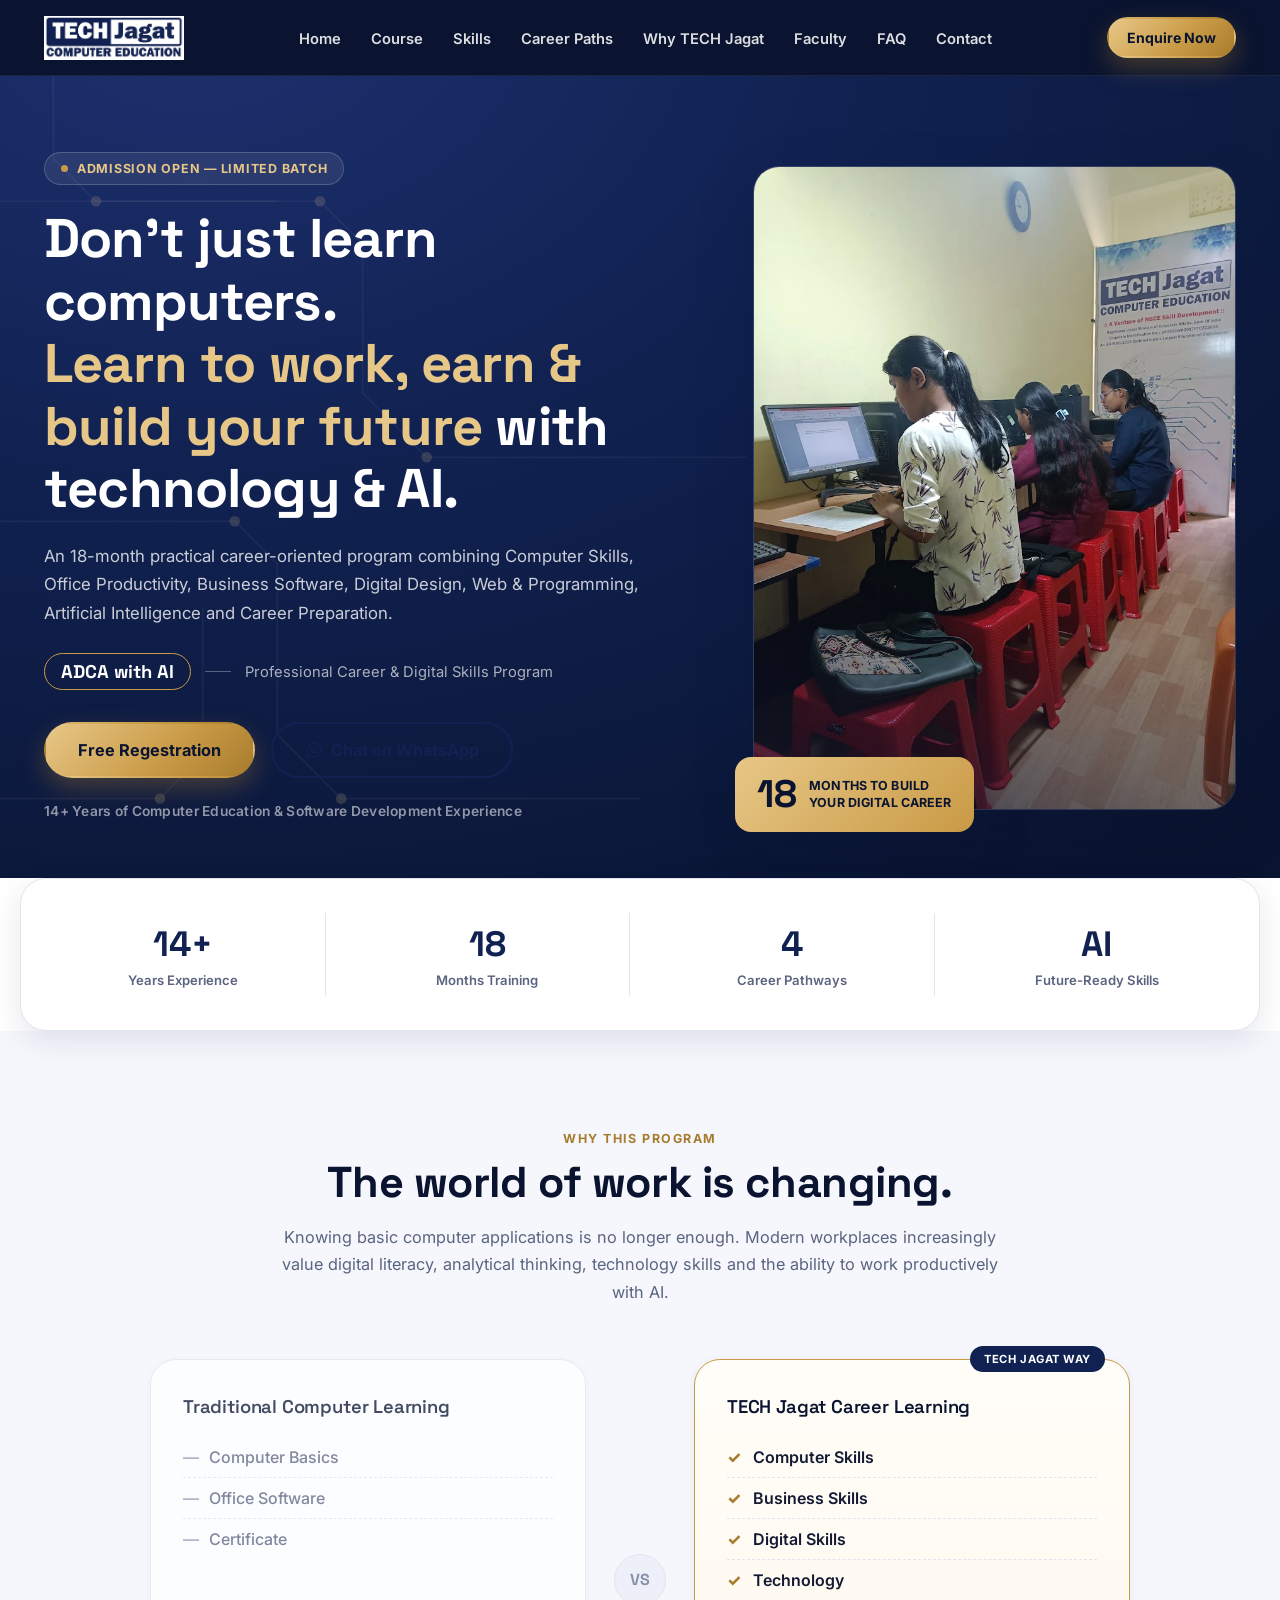
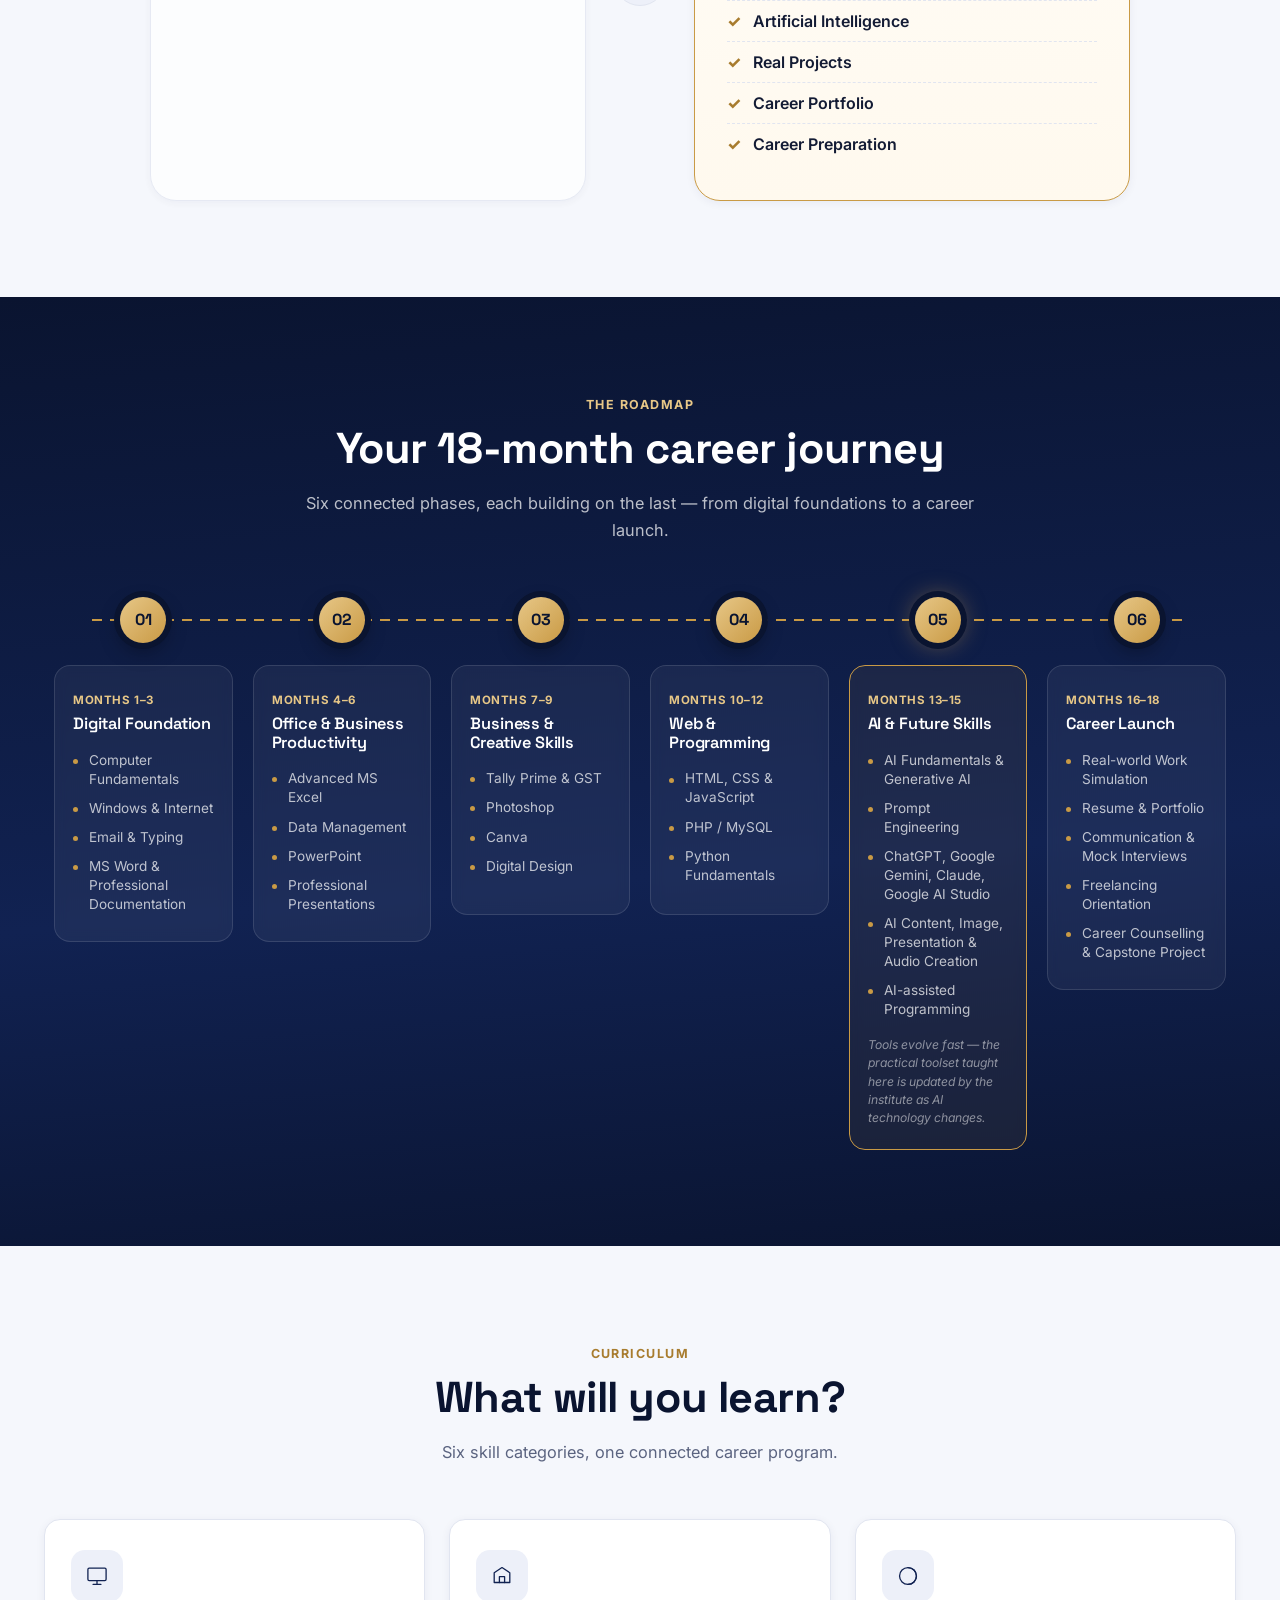
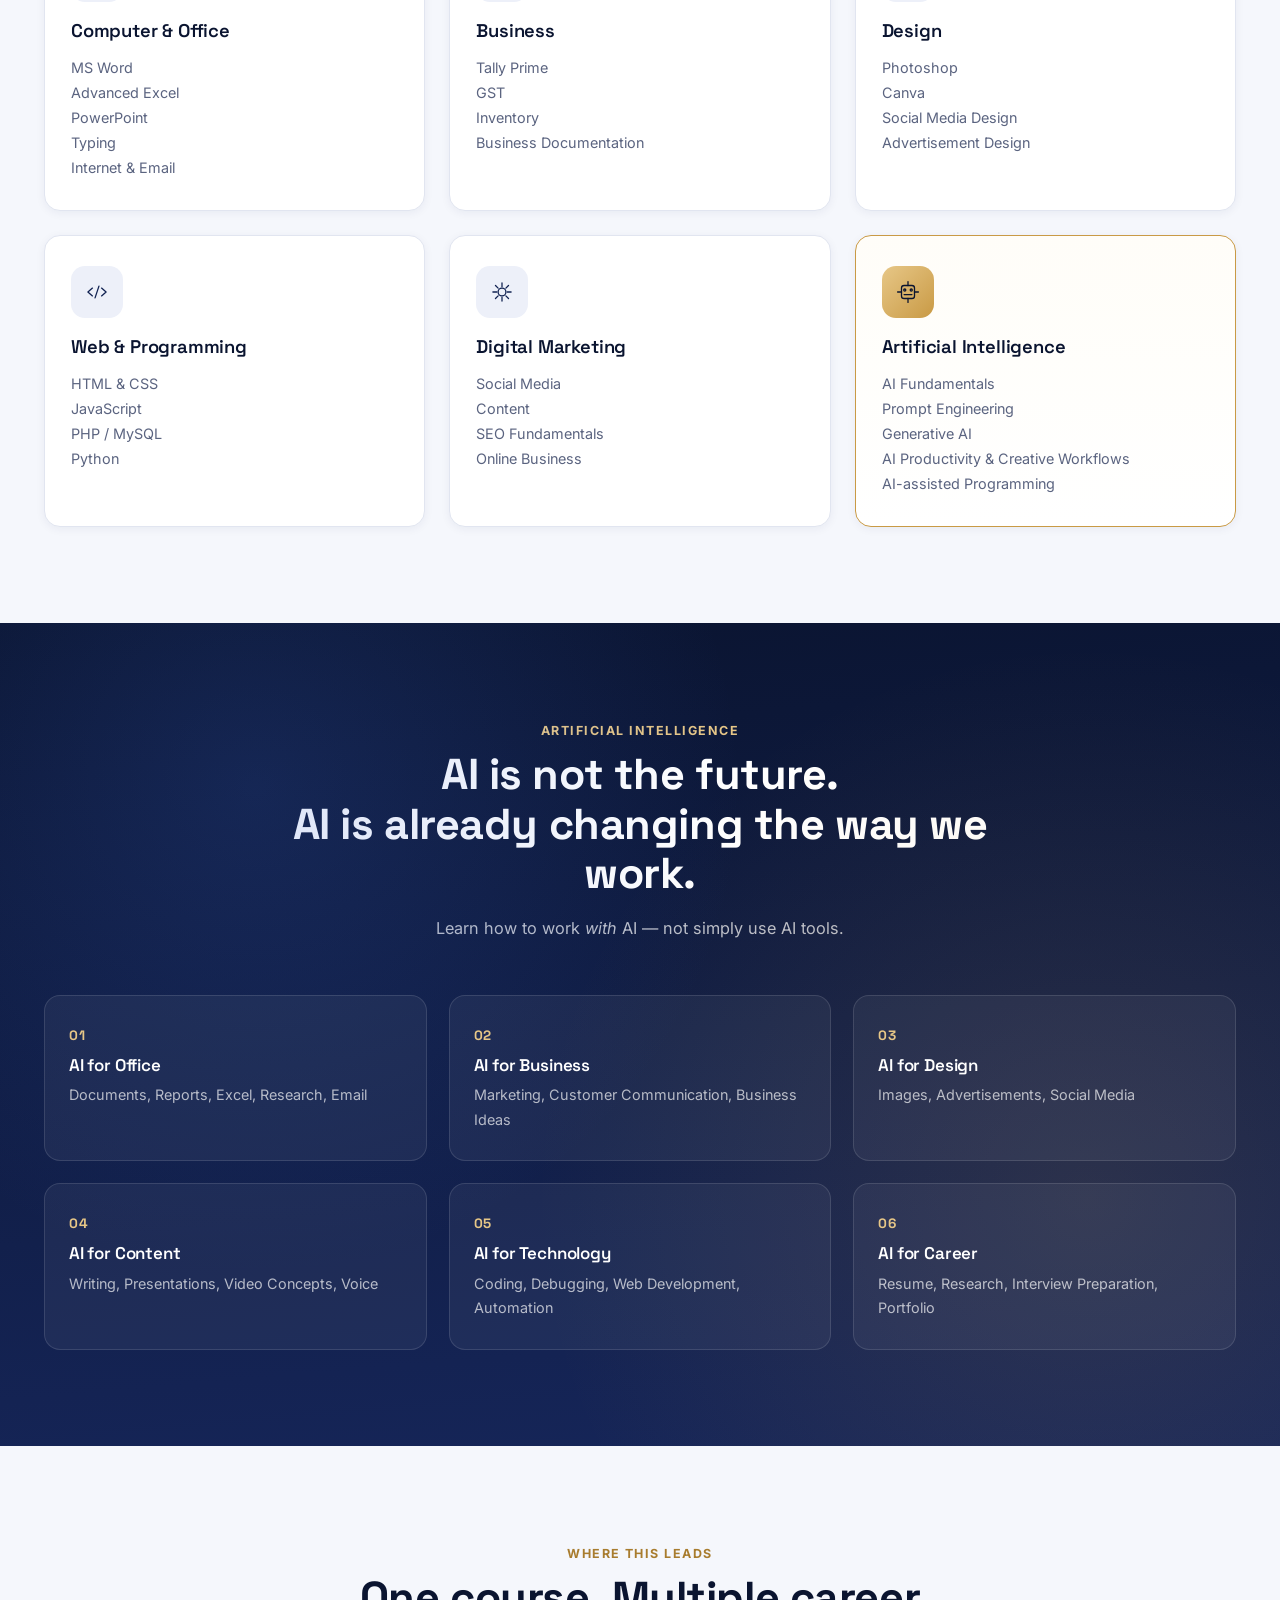
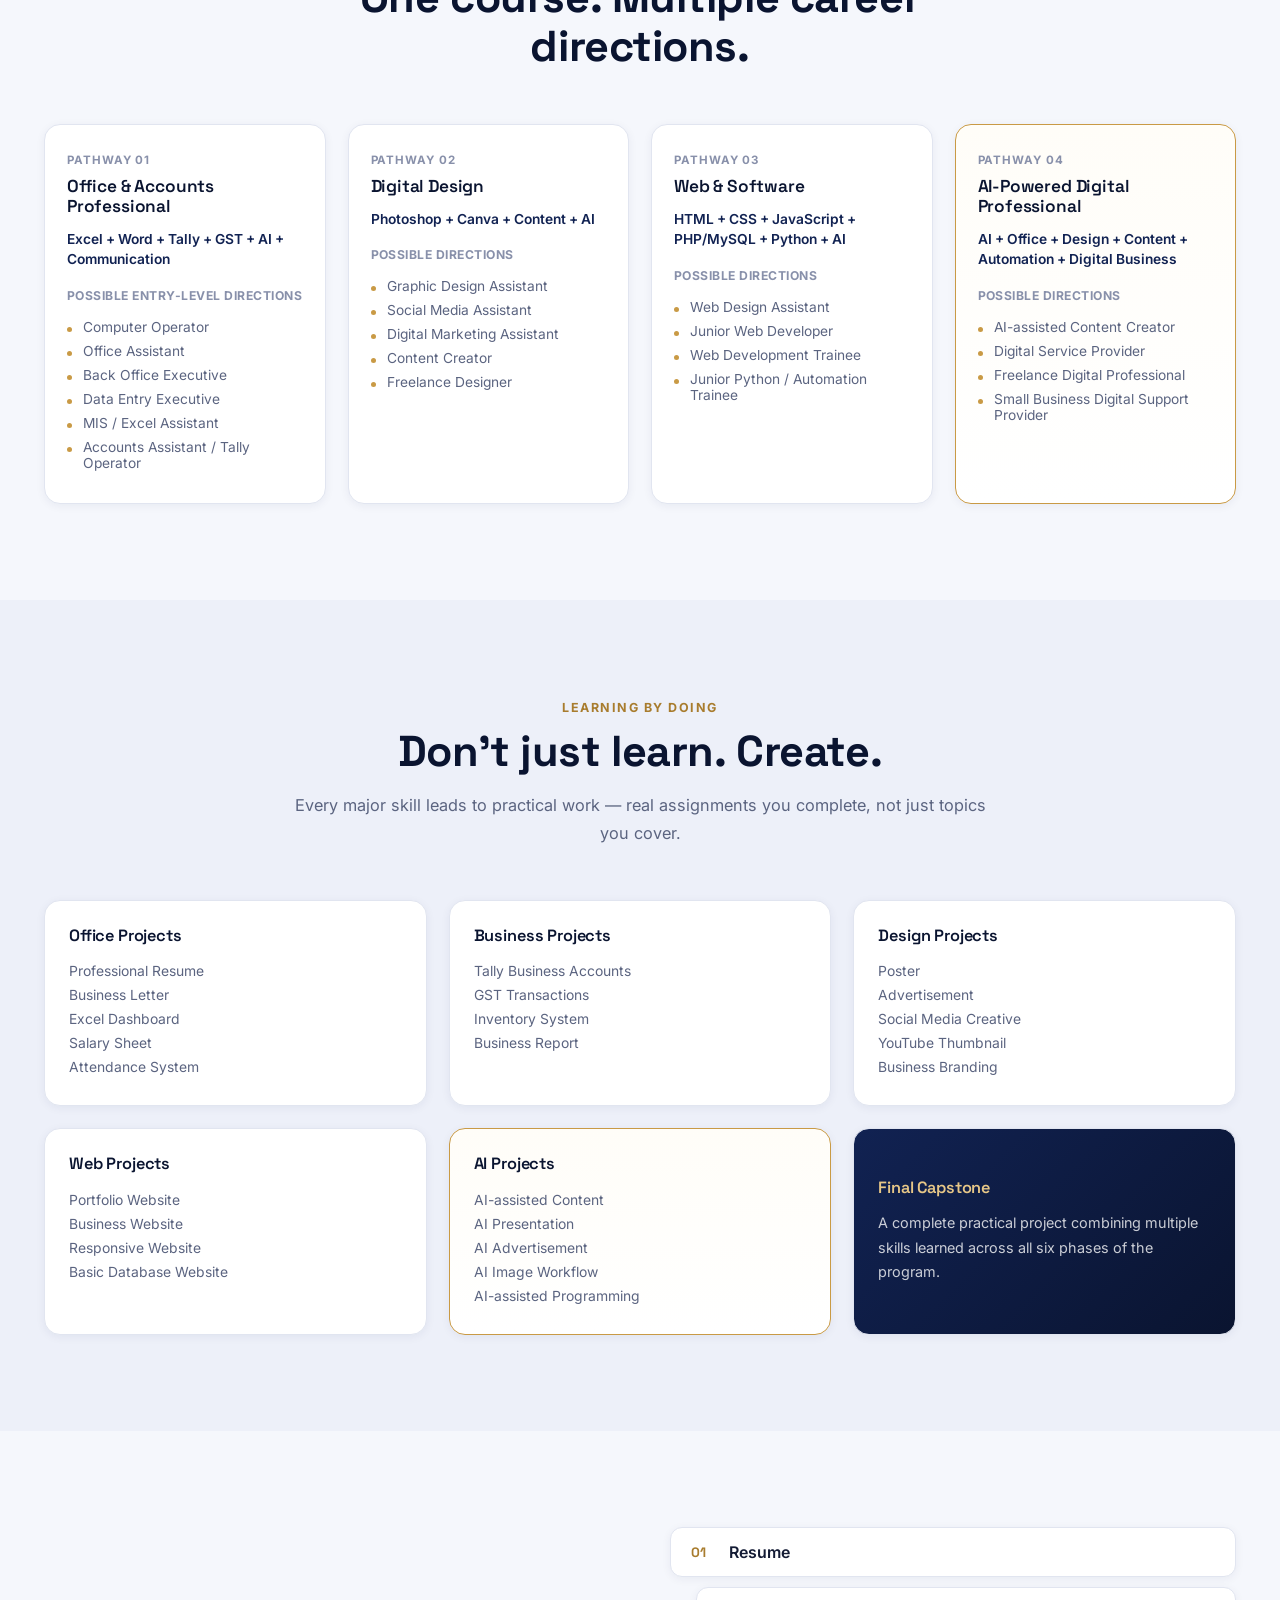
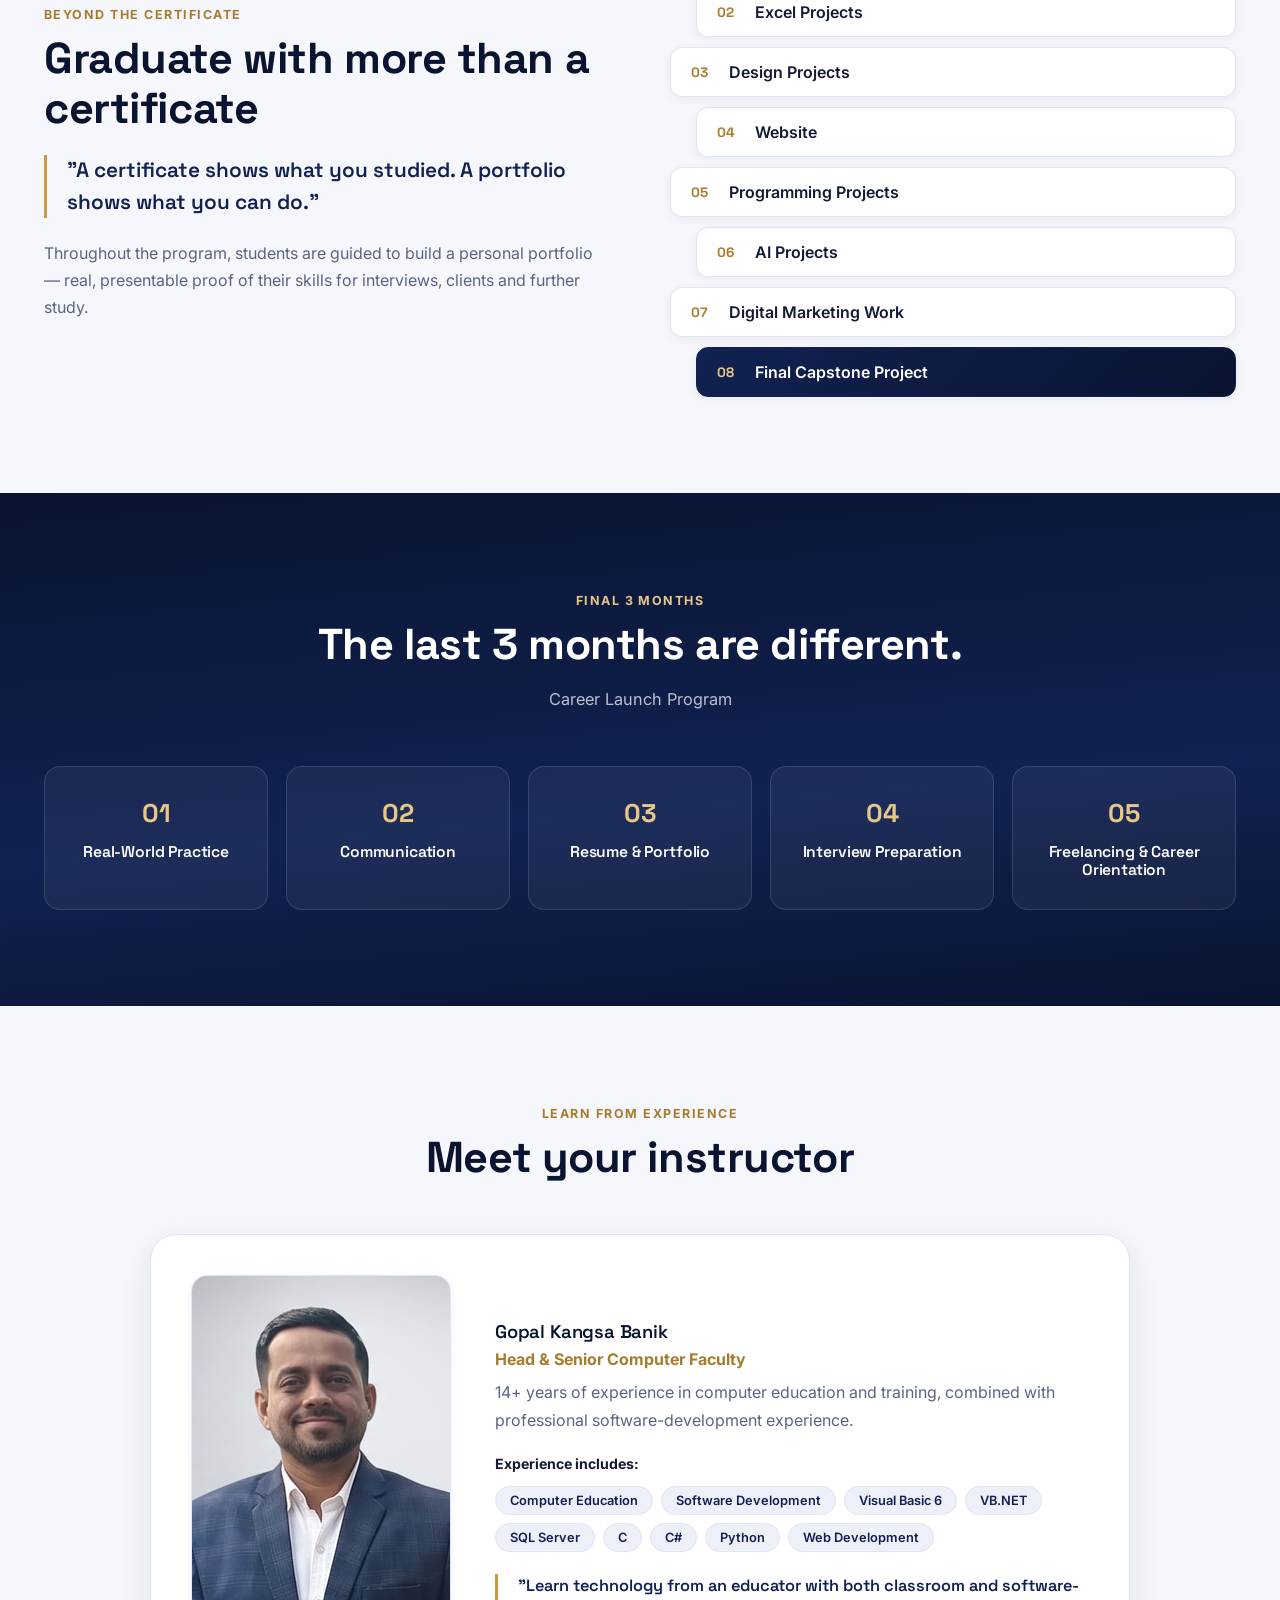
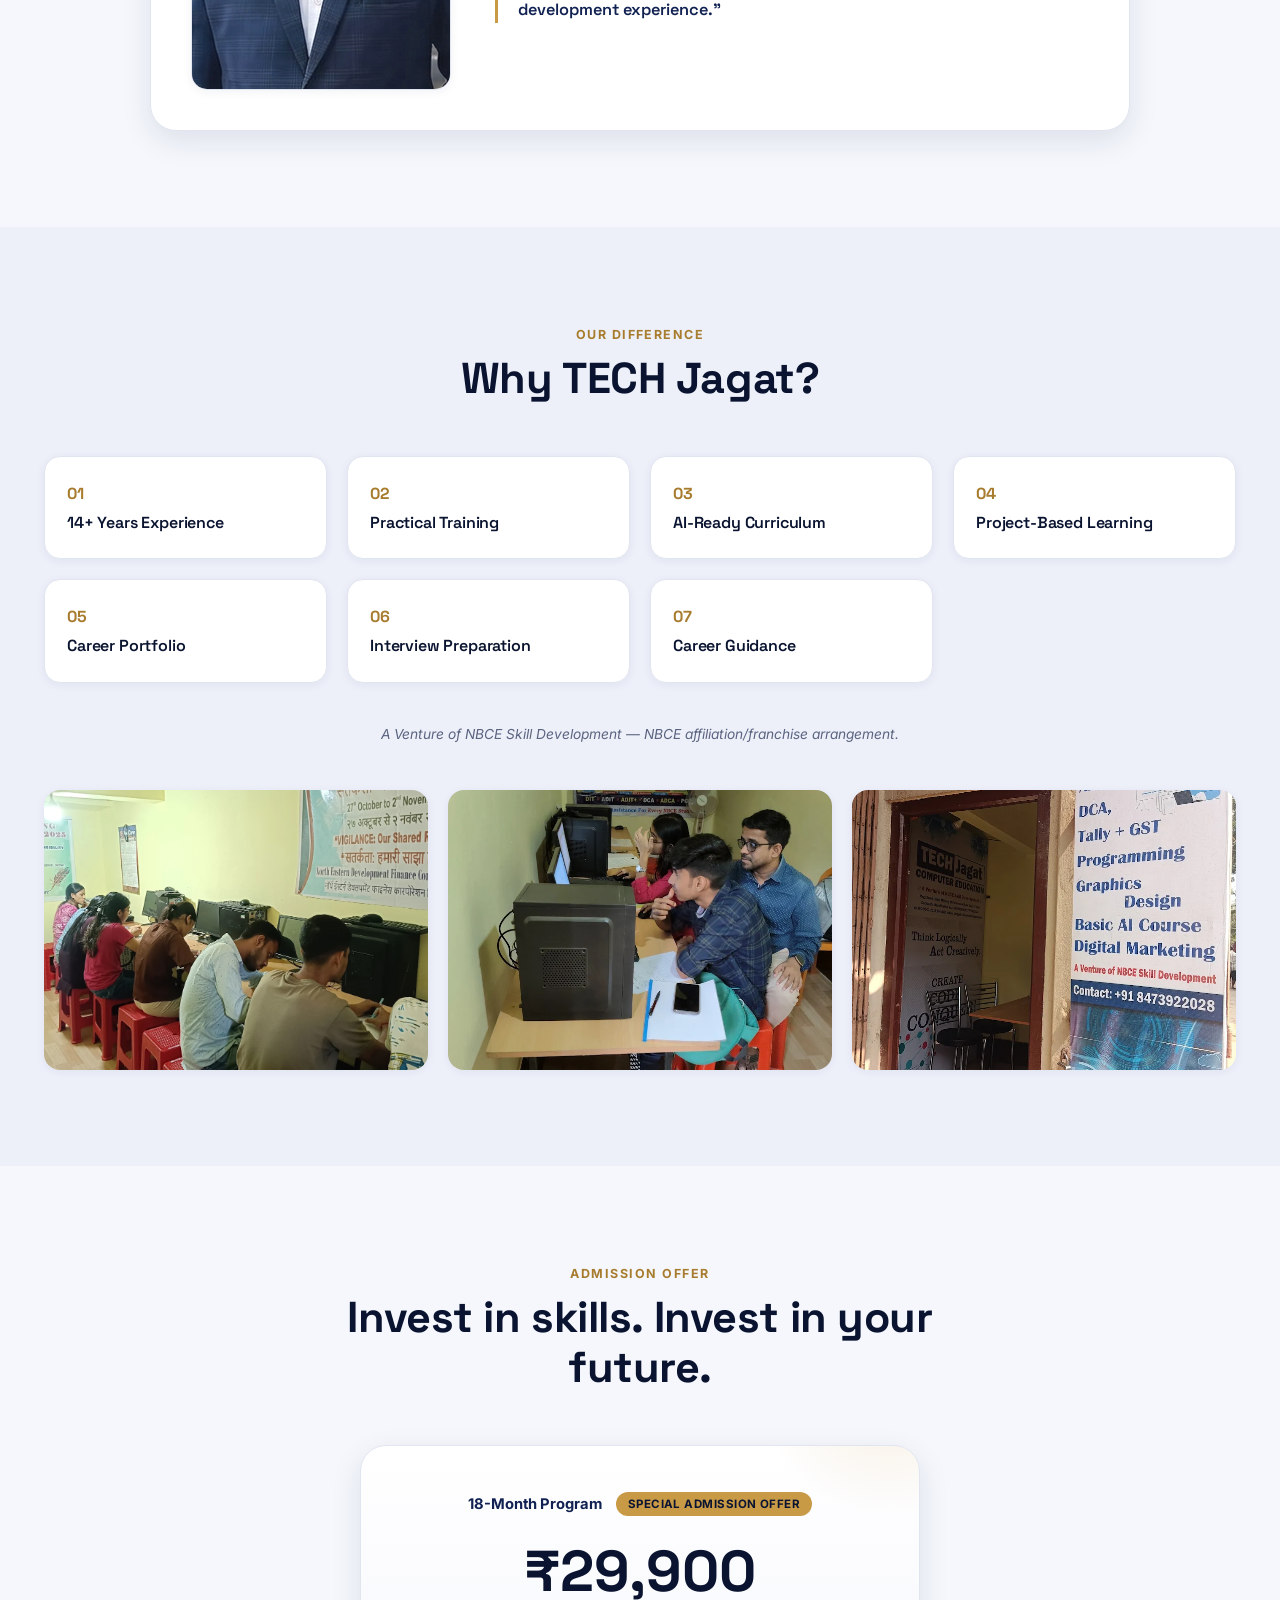
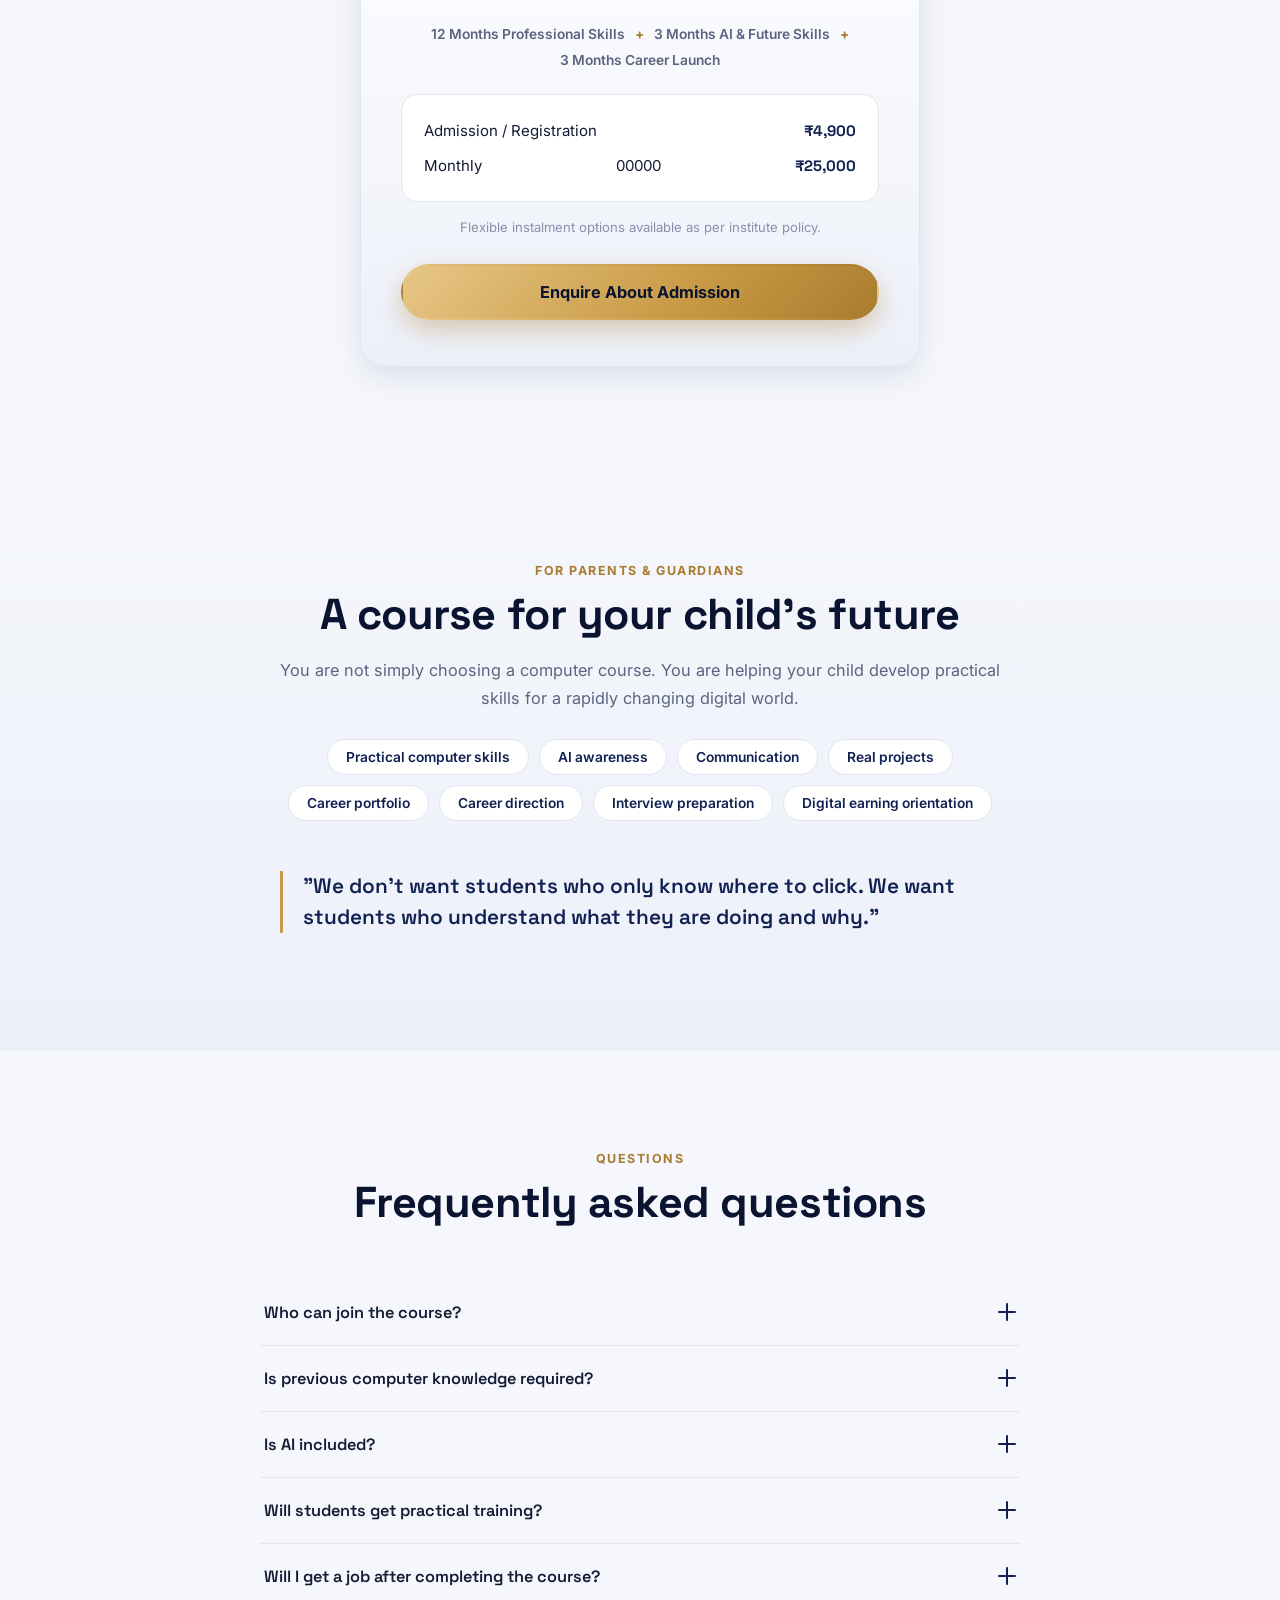
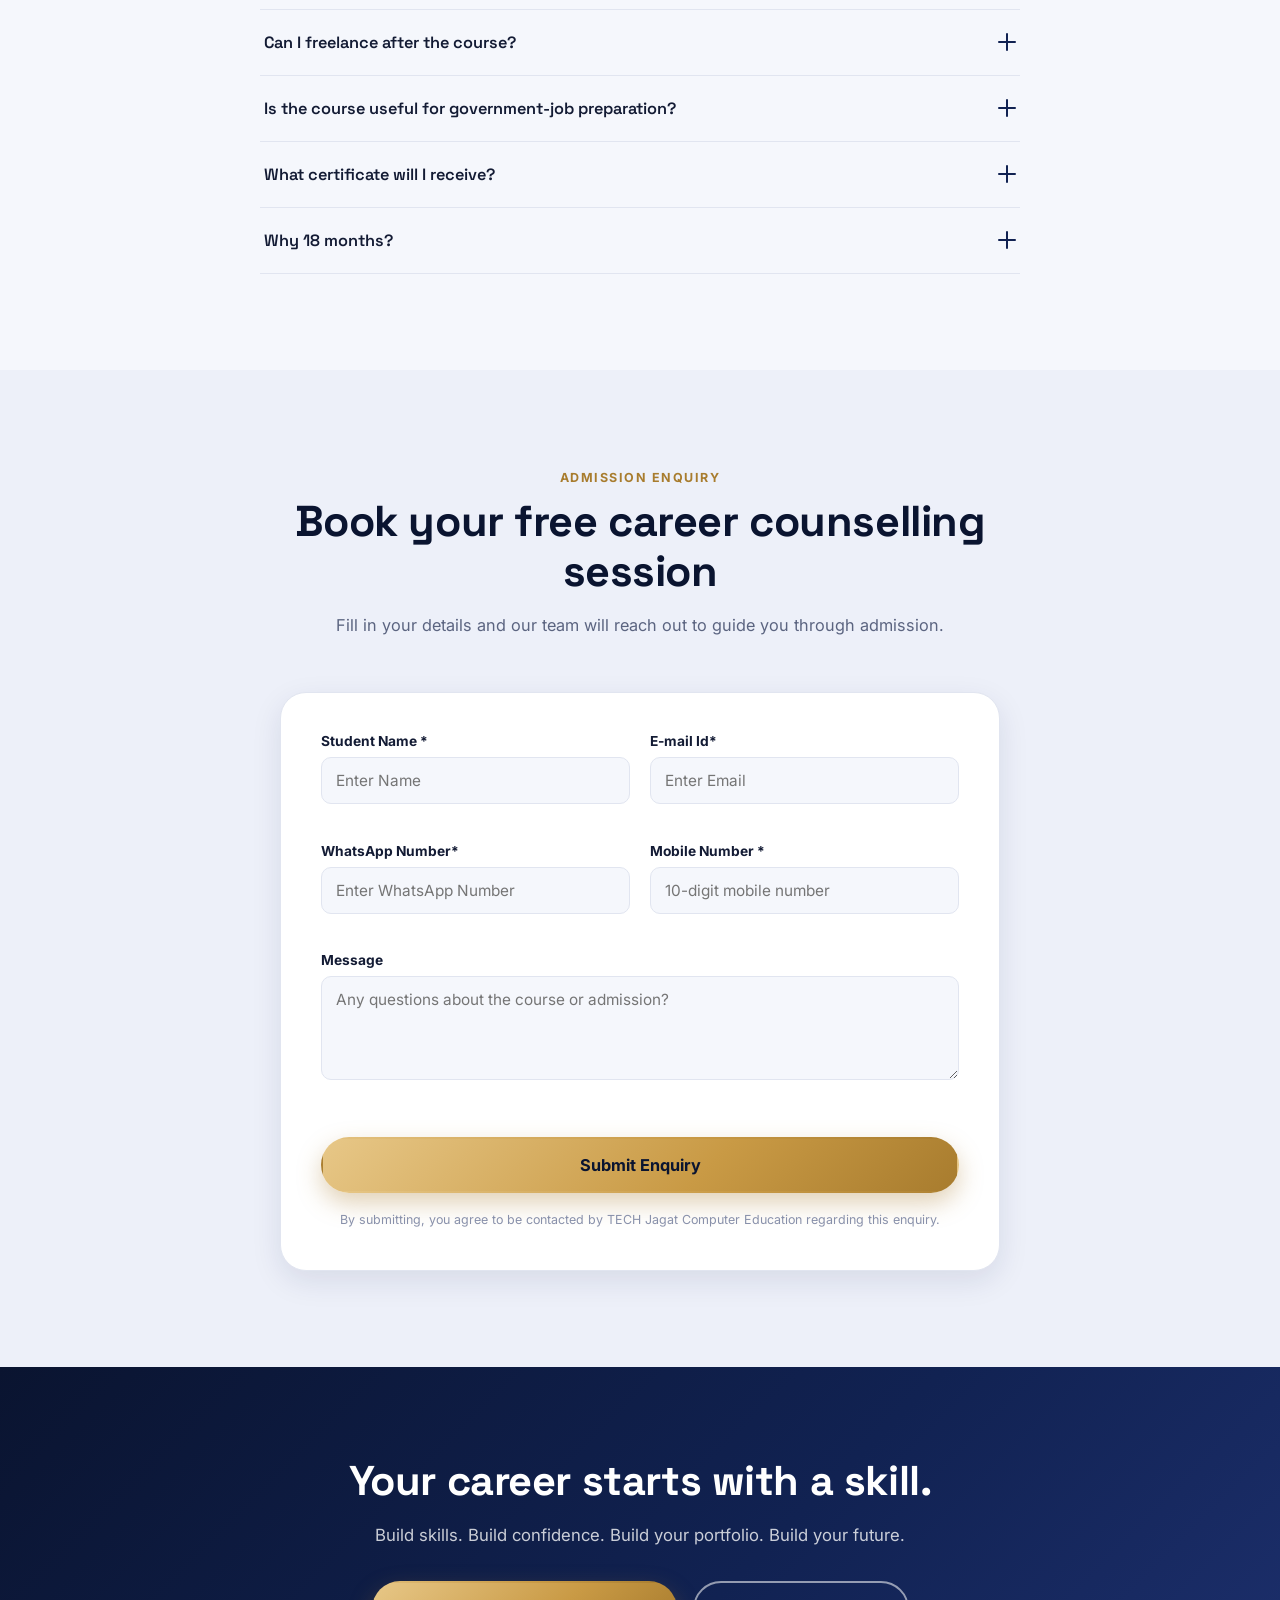
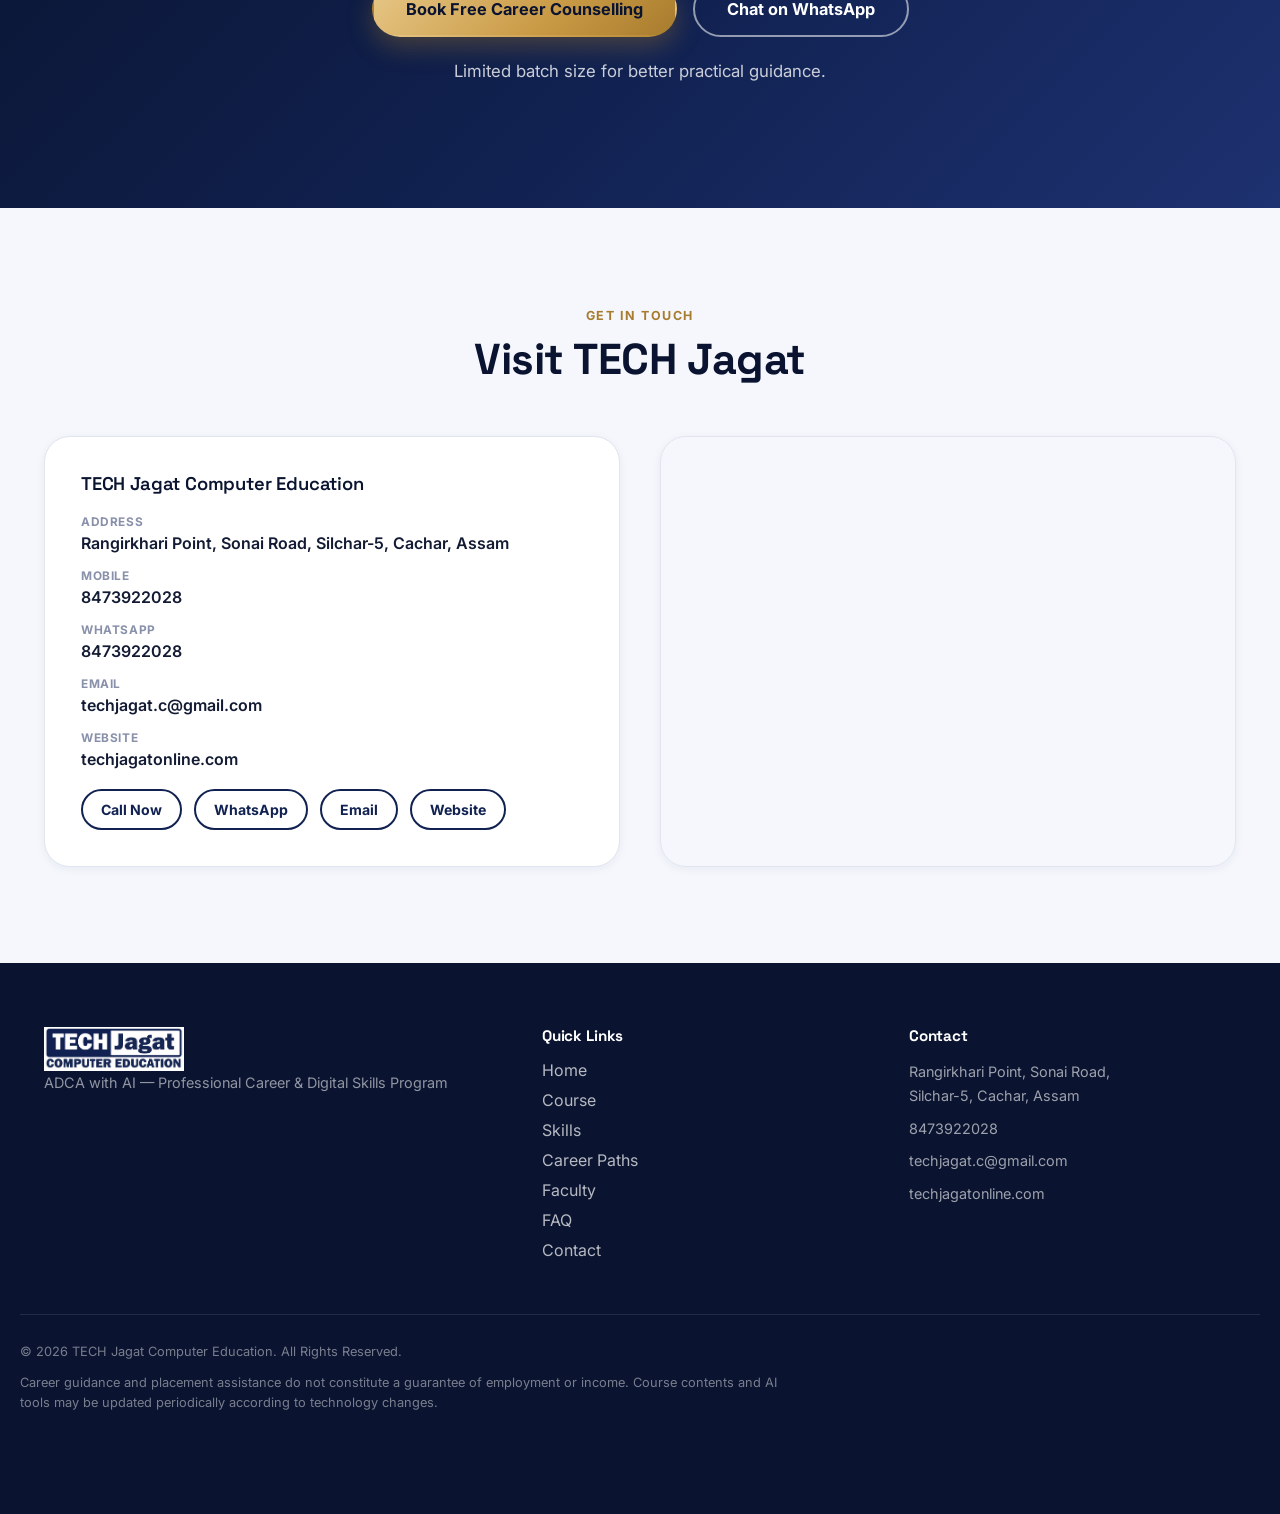
==== ADCAWithAI.html @ 06c37af1 "Update ADCAWithAI.html" ====
<!DOCTYPE html>
<html lang="en">
<head>
<meta charset="UTF-8">
<meta name="viewport" content="width=device-width, initial-scale=1.0">
<title>ADCA with AI in Silchar | TECH Jagat Computer Education</title>
<meta name="description" content="Join TECH Jagat Computer Education's 18-month ADCA with AI Professional Career & Digital Skills Program in Silchar, Assam. Learn computer skills, Excel, Tally, design, web development, Python, AI and career skills.">
<meta name="keywords" content="ADCA course in Silchar, Computer course in Silchar, Computer institute in Silchar, AI course in Silchar, Job oriented computer course, Computer training in Silchar, Tally course in Silchar, Advanced Excel course, Web development course, Python course, AI skills, TECH Jagat Computer Education">
<meta name="robots" content="index, follow">
<meta property="og:title" content="ADCA with AI in Silchar | TECH Jagat Computer Education">
<meta property="og:description" content="18-month Professional Career & Digital Skills Program combining Office Skills, Business Software, Design, Web Development, AI and Career Preparation.">
<meta property="og:type" content="website">
<meta property="og:image" content="assets/logo.png">
<link rel="icon" href="assets/TechJagat_icon.png" type="image/png">
<link rel="preconnect" href="https://fonts.googleapis.com">
<link rel="preconnect" href="https://fonts.gstatic.com" crossorigin>
<link href="https://fonts.googleapis.com/css2?family=Space+Grotesk:wght@500;600;700&family=Inter:wght@400;500;600;700;800&display=swap" rel="stylesheet">
<link rel="stylesheet" href="style.css">
</head>
<body>

<!-- ============ SKIP LINK ============ -->
<a class="skip-link" href="#main">Skip to main content</a>

<!-- ============ STICKY NAV ============ -->
<header class="site-header" id="siteHeader">
  <div class="nav-wrap container">
    <a href="#home" class="brand" aria-label="TECH Jagat Computer Education — Home">
      <img src="assets/logo.png" alt="TECH Jagat Computer Education logo" class="brand-logo" width="220" height="70">
    </a>

    <nav class="main-nav" id="mainNav" aria-label="Primary">
      <ul>
        <li><a href="#home">Home</a></li>
        <li><a href="#course">Course</a></li>
        <li><a href="#skills">Skills</a></li>
        <li><a href="#careers">Career Paths</a></li>
        <li><a href="#why">Why TECH Jagat</a></li>
        <li><a href="#faculty">Faculty</a></li>
        <li><a href="#faq">FAQ</a></li>
        <li><a href="#contact">Contact</a></li>
      </ul>
    </nav>

    <div class="nav-actions">
      <a href="#enquiry" class="btn btn-accent btn-sm">Enquire Now</a>
      <button class="hamburger" id="hamburgerBtn" aria-label="Open menu" aria-expanded="false" aria-controls="mainNav">
        <span></span><span></span><span></span>
      </button>
    </div>
  </div>
</header>

<main id="main">

<!-- ============ 1. HERO ============ -->
<section class="hero" id="home">
  <div class="hero-bg" aria-hidden="true">
    <svg class="circuit-svg" viewBox="0 0 1200 800" preserveAspectRatio="xMaxYMid slice">
      <g class="circuit-lines">
        <path d="M0 120 H300 L340 160 V300 L400 360 H700" />
        <path d="M0 420 H220 L260 460 V620 L320 680 H600" />
        <path d="M0 680 H150 L190 640 V500" />
        <path d="M50 0 V80 L90 120 H260" />
      </g>
      <g class="circuit-nodes">
        <circle cx="300" cy="120" r="5"/>
        <circle cx="400" cy="360" r="5"/>
        <circle cx="220" cy="420" r="5"/>
        <circle cx="320" cy="680" r="5"/>
        <circle cx="150" cy="680" r="5"/>
        <circle cx="90" cy="120" r="5"/>
      </g>
    </svg>
  </div>

  <div class="container hero-grid">
    <div class="hero-copy">
      <span class="badge">
        <span class="badge-dot"></span> Admission Open — Limited Batch
      </span>

      <h1 class="hero-headline">
        Don't just learn computers.<br>
        <span class="accent-text">Learn to work, earn &amp; build your future</span> with technology &amp; AI.
      </h1>

      <p class="hero-sub">
        An 18-month practical career-oriented program combining Computer Skills, Office Productivity, Business Software, Digital Design, Web &amp; Programming, Artificial Intelligence and Career Preparation.
      </p>

      <div class="hero-course-tag">
        <span class="hct-name">ADCA with AI</span>
        <span class="hct-line"></span>
        <span class="hct-desc">Professional Career &amp; Digital Skills Program</span>
      </div>

      <div class="hero-ctas">
        <a href="#enquiry" class="btn btn-accent btn-lg">Free Regestration</a>
        <a href="https://wa.me/918473922028?text=Hi%2C%20I%20want%20to%20know%20more%20about%20ADCA%20with%20AI" target="_blank" rel="noopener" class="btn btn-outline btn-lg">
          <svg width="18" height="18" viewBox="0 0 24 24" fill="currentColor" aria-hidden="true"><path d="M12.01 2C6.48 2 2 6.48 2 12c0 1.85.5 3.58 1.36 5.07L2 22l5.06-1.33A9.94 9.94 0 0 0 12.01 22C17.53 22 22 17.52 22 12S17.53 2 12.01 2Zm0 18.15c-1.63 0-3.15-.44-4.46-1.2l-.32-.19-3.01.79.8-2.93-.21-.3A8.16 8.16 0 0 1 3.85 12c0-4.5 3.66-8.15 8.16-8.15S20.17 7.5 20.17 12s-3.66 8.15-8.16 8.15Zm4.48-6.12c-.25-.12-1.45-.71-1.67-.79-.22-.08-.39-.12-.55.12-.16.25-.63.79-.78.95-.14.16-.29.18-.54.06-.25-.12-1.04-.38-1.98-1.21-.73-.65-1.23-1.46-1.37-1.71-.14-.25-.02-.38.11-.51.11-.11.25-.29.37-.43.12-.14.16-.25.25-.41.08-.16.04-.31-.02-.43-.06-.12-.55-1.32-.75-1.81-.2-.48-.4-.41-.55-.42-.14-.01-.31-.01-.47-.01-.16 0-.43.06-.65.31-.22.25-.86.84-.86 2.04 0 1.2.88 2.36 1 2.52.12.16 1.73 2.64 4.2 3.7.59.25 1.05.4 1.41.52.59.19 1.13.16 1.56.1.48-.07 1.45-.59 1.65-1.16.2-.57.2-1.06.14-1.16-.06-.11-.22-.17-.47-.29Z"/></svg>
          Chat on WhatsApp
        </a>
      </div>

      <p class="hero-trust">14+ Years of Computer Education &amp; Software Development Experience</p>
    </div>

    <div class="hero-media">
      <div class="hero-photo-frame">
        <img src="assets/classroom-1.webp" alt="Students practising on computers at TECH Jagat Computer Education, Silchar" loading="eager" width="765" height="1020">
      </div>
      <div class="hero-duration-card">
        <span class="hdc-num">18</span>
        <span class="hdc-label">Months to build<br>your digital career</span>
      </div>
    </div>
  </div>
</section>

<!-- ============ 2. QUICK STATS ============ -->
<section class="stats-strip">
  <div class="container stats-grid">
    <div class="stat-card">
      <span class="stat-num">14+</span>
      <span class="stat-label">Years Experience</span>
    </div>
    <div class="stat-card">
      <span class="stat-num">18</span>
      <span class="stat-label">Months Training</span>
    </div>
    <div class="stat-card">
      <span class="stat-num">4</span>
      <span class="stat-label">Career Pathways</span>
    </div>
    <div class="stat-card">
      <span class="stat-num">AI</span>
      <span class="stat-label">Future-Ready Skills</span>
    </div>
  </div>
</section>

<!-- ============ 3. WHY THIS COURSE ============ -->
<section class="section" id="course">
  <div class="container">
    <div class="section-head center">
      <span class="eyebrow">Why This Program</span>
      <h2>The world of work is changing.</h2>
      <p class="section-sub">Knowing basic computer applications is no longer enough. Modern workplaces increasingly value digital literacy, analytical thinking, technology skills and the ability to work productively with AI.</p>
    </div>

    <div class="compare-grid">
      <div class="compare-card compare-old">
        <h3>Traditional Computer Learning</h3>
        <ul class="compare-list">
          <li>Computer Basics</li>
          <li>Office Software</li>
          <li>Certificate</li>
        </ul>
      </div>

      <div class="compare-vs" aria-hidden="true">VS</div>

      <div class="compare-card compare-new">
        <span class="compare-flag">TECH Jagat Way</span>
        <h3>TECH Jagat Career Learning</h3>
        <ul class="compare-list compare-list-new">
          <li>Computer Skills</li>
          <li>Business Skills</li>
          <li>Digital Skills</li>
          <li>Technology</li>
          <li>Artificial Intelligence</li>
          <li>Real Projects</li>
          <li>Career Portfolio</li>
          <li>Career Preparation</li>
        </ul>
      </div>
    </div>
  </div>
</section>

<!-- ============ 4. COURSE JOURNEY ============ -->
<section class="section section-dark" id="journey">
  <div class="container">
    <div class="section-head center light">
      <span class="eyebrow eyebrow-light">The Roadmap</span>
      <h2>Your 18-month career journey</h2>
      <p class="section-sub sub-light">Six connected phases, each building on the last — from digital foundations to a career launch.</p>
    </div>

    <div class="journey-track" role="list">

      <div class="journey-phase" role="listitem">
        <div class="jp-node">01</div>
        <div class="jp-card">
          <span class="jp-months">Months 1–3</span>
          <h3>Digital Foundation</h3>
          <ul>
            <li>Computer Fundamentals</li>
            <li>Windows &amp; Internet</li>
            <li>Email &amp; Typing</li>
            <li>MS Word &amp; Professional Documentation</li>
          </ul>
        </div>
      </div>

      <div class="journey-phase" role="listitem">
        <div class="jp-node">02</div>
        <div class="jp-card">
          <span class="jp-months">Months 4–6</span>
          <h3>Office &amp; Business Productivity</h3>
          <ul>
            <li>Advanced MS Excel</li>
            <li>Data Management</li>
            <li>PowerPoint</li>
            <li>Professional Presentations</li>
          </ul>
        </div>
      </div>

      <div class="journey-phase" role="listitem">
        <div class="jp-node">03</div>
        <div class="jp-card">
          <span class="jp-months">Months 7–9</span>
          <h3>Business &amp; Creative Skills</h3>
          <ul>
            <li>Tally Prime &amp; GST</li>
            <li>Photoshop</li>
            <li>Canva</li>
            <li>Digital Design</li>
          </ul>
        </div>
      </div>

      <div class="journey-phase" role="listitem">
        <div class="jp-node">04</div>
        <div class="jp-card">
          <span class="jp-months">Months 10–12</span>
          <h3>Web &amp; Programming</h3>
          <ul>
            <li>HTML, CSS &amp; JavaScript</li>
            <li>PHP / MySQL</li>
            <li>Python Fundamentals</li>
          </ul>
        </div>
      </div>

      <div class="journey-phase jp-ai" role="listitem">
        <div class="jp-node">05</div>
        <div class="jp-card">
          <span class="jp-months">Months 13–15</span>
          <h3>AI &amp; Future Skills</h3>
          <ul>
            <li>AI Fundamentals &amp; Generative AI</li>
            <li>Prompt Engineering</li>
            <li>ChatGPT, Google Gemini, Claude, Google AI Studio</li>
            <li>AI Content, Image, Presentation &amp; Audio Creation</li>
            <li>AI-assisted Programming</li>
          </ul>
          <p class="jp-note">Tools evolve fast — the practical toolset taught here is updated by the institute as AI technology changes.</p>
        </div>
      </div>

      <div class="journey-phase" role="listitem">
        <div class="jp-node">06</div>
        <div class="jp-card">
          <span class="jp-months">Months 16–18</span>
          <h3>Career Launch</h3>
          <ul>
            <li>Real-world Work Simulation</li>
            <li>Resume &amp; Portfolio</li>
            <li>Communication &amp; Mock Interviews</li>
            <li>Freelancing Orientation</li>
            <li>Career Counselling &amp; Capstone Project</li>
          </ul>
        </div>
      </div>

    </div>
  </div>
</section>

<!-- ============ 5. SKILLS SECTION ============ -->
<section class="section" id="skills">
  <div class="container">
    <div class="section-head center">
      <span class="eyebrow">Curriculum</span>
      <h2>What will you learn?</h2>
      <p class="section-sub">Six skill categories, one connected career program.</p>
    </div>

    <div class="skills-grid">
      <div class="skill-card">
        <div class="skill-icon" aria-hidden="true">
          <svg viewBox="0 0 40 40"><rect x="6" y="8" width="28" height="19" rx="2"/><path d="M14 33h12M20 27v6"/></svg>
        </div>
        <h3>Computer &amp; Office</h3>
        <ul><li>MS Word</li><li>Advanced Excel</li><li>PowerPoint</li><li>Typing</li><li>Internet &amp; Email</li></ul>
      </div>

      <div class="skill-card">
        <div class="skill-icon" aria-hidden="true">
          <svg viewBox="0 0 40 40"><path d="M8 30V15l12-8 12 8v15z"/><path d="M16 30v-9h8v9"/></svg>
        </div>
        <h3>Business</h3>
        <ul><li>Tally Prime</li><li>GST</li><li>Inventory</li><li>Business Documentation</li></ul>
      </div>

      <div class="skill-card">
        <div class="skill-icon" aria-hidden="true">
          <svg viewBox="0 0 40 40"><circle cx="20" cy="20" r="13"/><path d="M20 7a13 13 0 0 1 0 26"/></svg>
        </div>
        <h3>Design</h3>
        <ul><li>Photoshop</li><li>Canva</li><li>Social Media Design</li><li>Advertisement Design</li></ul>
      </div>

      <div class="skill-card">
        <div class="skill-icon" aria-hidden="true">
          <svg viewBox="0 0 40 40"><path d="M13 14 6 20l7 6M27 14l7 6-7 6M23 11l-6 18"/></svg>
        </div>
        <h3>Web &amp; Programming</h3>
        <ul><li>HTML &amp; CSS</li><li>JavaScript</li><li>PHP / MySQL</li><li>Python</li></ul>
      </div>

      <div class="skill-card">
        <div class="skill-icon" aria-hidden="true">
          <svg viewBox="0 0 40 40"><path d="M20 6v6M20 28v6M6 20h6M28 20h6M10 10l4 4M26 26l4 4M30 10l-4 4M14 26l-4 4"/><circle cx="20" cy="20" r="6"/></svg>
        </div>
        <h3>Digital Marketing</h3>
        <ul><li>Social Media</li><li>Content</li><li>SEO Fundamentals</li><li>Online Business</li></ul>
      </div>

      <div class="skill-card skill-card-ai">
        <div class="skill-icon" aria-hidden="true">
          <svg viewBox="0 0 40 40"><rect x="10" y="10" width="20" height="20" rx="4"/><path d="M20 4v6M20 30v6M4 20h6M30 20h6"/><circle cx="15" cy="17" r="1.6"/><circle cx="25" cy="17" r="1.6"/><path d="M14 24h12"/></svg>
        </div>
        <h3>Artificial Intelligence</h3>
        <ul><li>AI Fundamentals</li><li>Prompt Engineering</li><li>Generative AI</li><li>AI Productivity &amp; Creative Workflows</li><li>AI-assisted Programming</li></ul>
      </div>
    </div>
  </div>
</section>

<!-- ============ 6. AI SECTION ============ -->
<section class="section section-ai" id="ai">
  <div class="ai-bg-pattern" aria-hidden="true"></div>
  <div class="container">
    <div class="section-head center light">
      <span class="eyebrow eyebrow-ai">Artificial Intelligence</span>
      <h2>AI is not the future.<br>AI is already changing the way we work.</h2>
      <p class="section-sub sub-light">Learn how to work <em>with</em> AI — not simply use AI tools.</p>
    </div>

    <div class="ai-grid">
      <div class="ai-card">
        <span class="ai-card-num">01</span>
        <h3>AI for Office</h3>
        <p>Documents, Reports, Excel, Research, Email</p>
      </div>
      <div class="ai-card">
        <span class="ai-card-num">02</span>
        <h3>AI for Business</h3>
        <p>Marketing, Customer Communication, Business Ideas</p>
      </div>
      <div class="ai-card">
        <span class="ai-card-num">03</span>
        <h3>AI for Design</h3>
        <p>Images, Advertisements, Social Media</p>
      </div>
      <div class="ai-card">
        <span class="ai-card-num">04</span>
        <h3>AI for Content</h3>
        <p>Writing, Presentations, Video Concepts, Voice</p>
      </div>
      <div class="ai-card">
        <span class="ai-card-num">05</span>
        <h3>AI for Technology</h3>
        <p>Coding, Debugging, Web Development, Automation</p>
      </div>
      <div class="ai-card">
        <span class="ai-card-num">06</span>
        <h3>AI for Career</h3>
        <p>Resume, Research, Interview Preparation, Portfolio</p>
      </div>
    </div>
  </div>
</section>

<!-- ============ 7. CAREER PATHWAYS ============ -->
<section class="section" id="careers">
  <div class="container">
    <div class="section-head center">
      <span class="eyebrow">Where This Leads</span>
      <h2>One course. Multiple career directions.</h2>
    </div>

    <div class="careers-grid">
      <div class="career-card">
        <span class="career-tag">Pathway 01</span>
        <h3>Office &amp; Accounts Professional</h3>
        <p class="career-skills">Excel + Word + Tally + GST + AI + Communication</p>
        <p class="career-label">Possible entry-level directions</p>
        <ul>
          <li>Computer Operator</li>
          <li>Office Assistant</li>
          <li>Back Office Executive</li>
          <li>Data Entry Executive</li>
          <li>MIS / Excel Assistant</li>
          <li>Accounts Assistant / Tally Operator</li>
        </ul>
      </div>

      <div class="career-card">
        <span class="career-tag">Pathway 02</span>
        <h3>Digital Design </h3>
        <p class="career-skills">Photoshop + Canva + Content + AI</p>
        <p class="career-label">Possible directions</p>
        <ul>
          <li>Graphic Design Assistant</li>
          <li>Social Media Assistant</li>
          <li>Digital Marketing Assistant</li>
          <li>Content Creator</li>
          <li>Freelance Designer</li>
        </ul>
      </div>

      <div class="career-card">
        <span class="career-tag">Pathway 03</span>
        <h3>Web &amp; Software</h3>
        <p class="career-skills">HTML + CSS + JavaScript + PHP/MySQL + Python + AI</p>
        <p class="career-label">Possible directions</p>
        <ul>
          <li>Web Design Assistant</li>
          <li>Junior Web Developer</li>
          <li>Web Development Trainee</li>
          <li>Junior Python / Automation Trainee</li>
        </ul>
      </div>

      <div class="career-card career-card-ai">
        <span class="career-tag">Pathway 04</span>
        <h3>AI-Powered Digital Professional</h3>
        <p class="career-skills">AI + Office + Design + Content + Automation + Digital Business</p>
        <p class="career-label">Possible directions</p>
        <ul>
          <li>AI-assisted Content Creator</li>
          <li>Digital Service Provider</li>
          <li>Freelance Digital Professional</li>
          <li>Small Business Digital Support Provider</li>
        </ul>
      </div>
    </div>
  </div>
</section>

<!-- ============ 8. PRACTICAL PROJECTS ============ -->
<section class="section section-tint">
  <div class="container">
    <div class="section-head center">
      <span class="eyebrow">Learning By Doing</span>
      <h2>Don't just learn. Create.</h2>
      <p class="section-sub">Every major skill leads to practical work — real assignments you complete, not just topics you cover.</p>
    </div>

    <div class="projects-grid">
      <div class="project-card">
        <h3>Office Projects</h3>
        <ul><li>Professional Resume</li><li>Business Letter</li><li>Excel Dashboard</li><li>Salary Sheet</li><li>Attendance System</li></ul>
      </div>
      <div class="project-card">
        <h3>Business Projects</h3>
        <ul><li>Tally Business Accounts</li><li>GST Transactions</li><li>Inventory System</li><li>Business Report</li></ul>
      </div>
      <div class="project-card">
        <h3>Design Projects</h3>
        <ul><li>Poster</li><li>Advertisement</li><li>Social Media Creative</li><li>YouTube Thumbnail</li><li>Business Branding</li></ul>
      </div>
      <div class="project-card">
        <h3>Web Projects</h3>
        <ul><li>Portfolio Website</li><li>Business Website</li><li>Responsive Website</li><li>Basic Database Website</li></ul>
      </div>
      <div class="project-card project-card-ai">
        <h3>AI Projects</h3>
        <ul><li>AI-assisted Content</li><li>AI Presentation</li><li>AI Advertisement</li><li>AI Image Workflow</li><li>AI-assisted Programming</li></ul>
      </div>
      <div class="project-card project-card-capstone">
        <h3>Final Capstone</h3>
        <p>A complete practical project combining multiple skills learned across all six phases of the program.</p>
      </div>
    </div>
  </div>
</section>

<!-- ============ 9. CAREER PORTFOLIO ============ -->
<section class="section" id="portfolio">
  <div class="container portfolio-grid">
    <div class="portfolio-copy">
      <span class="eyebrow">Beyond The Certificate</span>
      <h2>Graduate with more than a certificate</h2>
      <blockquote class="pull-quote">"A certificate shows what you studied. A portfolio shows what you can do."</blockquote>
      <p>Throughout the program, students are guided to build a personal portfolio — real, presentable proof of their skills for interviews, clients and further study.</p>
    </div>

    <div class="portfolio-visual">
      <div class="portfolio-stack">
        <div class="pf-item"><span>01</span>Resume</div>
        <div class="pf-item"><span>02</span>Excel Projects</div>
        <div class="pf-item"><span>03</span>Design Projects</div>
        <div class="pf-item"><span>04</span>Website</div>
        <div class="pf-item"><span>05</span>Programming Projects</div>
        <div class="pf-item"><span>06</span>AI Projects</div>
        <div class="pf-item"><span>07</span>Digital Marketing Work</div>
        <div class="pf-item pf-item-final"><span>08</span>Final Capstone Project</div>
      </div>
    </div>
  </div>
</section>

<!-- ============ 10. CAREER LAUNCH ============ -->
<section class="section section-dark" id="launch">
  <div class="container">
    <div class="section-head center light">
      <span class="eyebrow eyebrow-light">Final 3 Months</span>
      <h2>The last 3 months are different.</h2>
      <p class="section-sub sub-light">Career Launch Program</p>
    </div>

    <div class="launch-steps">
      <div class="launch-step">
        <div class="ls-num">01</div>
        <h3>Real-World Practice</h3>
      </div>
      <div class="launch-step">
        <div class="ls-num">02</div>
        <h3>Communication</h3>
      </div>
      <div class="launch-step">
        <div class="ls-num">03</div>
        <h3>Resume &amp; Portfolio</h3>
      </div>
      <div class="launch-step">
        <div class="ls-num">04</div>
        <h3>Interview Preparation</h3>
      </div>
      <div class="launch-step">
        <div class="ls-num">05</div>
        <h3>Freelancing &amp; Career Orientation</h3>
      </div>
    </div>
  </div>
</section>

<!-- ============ 11. FACULTY ============ -->
<section class="section" id="faculty">
  <div class="container">
    <div class="section-head center">
      <span class="eyebrow">Learn From Experience</span>
      <h2>Meet your instructor</h2>
    </div>

    <div class="faculty-card">
      <div class="faculty-photo">
        <img src="assets/faculty-gopal.jpg" alt="Gopal Kangsa Banik, Head and Senior Computer Faculty at TECH Jagat Computer Education" loading="lazy" width="295" height="413">
      </div>
      <div class="faculty-info">
        <h3>Gopal Kangsa Banik</h3>
        <p class="faculty-role">Head &amp; Senior Computer Faculty</p>
        <p>14+ years of experience in computer education and training, combined with professional software-development experience.</p>

        <p class="faculty-exp-label">Experience includes:</p>
        <div class="faculty-tags">
          <span>Computer Education</span>
          <span>Software Development</span>
          <span>Visual Basic 6</span>
          <span>VB.NET</span>
          <span>SQL Server</span>
          <span>C</span>
          <span>C#</span>
          <span>Python</span>
          <span>Web Development</span>
        </div>

        <blockquote class="pull-quote pull-quote-sm">"Learn technology from an educator with both classroom and software-development experience."</blockquote>
      </div>
    </div>
  </div>
</section>

<!-- ============ 12. WHY TECH JAGAT ============ -->
<section class="section section-tint" id="why">
  <div class="container">
    <div class="section-head center">
      <span class="eyebrow">Our Difference</span>
      <h2>Why TECH Jagat?</h2>
    </div>

    <div class="why-grid">
      <div class="why-card"><span class="why-num">01</span><h3>14+ Years Experience</h3></div>
      <div class="why-card"><span class="why-num">02</span><h3>Practical Training</h3></div>
      <div class="why-card"><span class="why-num">03</span><h3>AI-Ready Curriculum</h3></div>
      <div class="why-card"><span class="why-num">04</span><h3>Project-Based Learning</h3></div>
      <div class="why-card"><span class="why-num">05</span><h3>Career Portfolio</h3></div>
      <div class="why-card"><span class="why-num">06</span><h3>Interview Preparation</h3></div>
      <div class="why-card"><span class="why-num">07</span><h3>Career Guidance</h3></div>
    </div>

    <p class="why-affil">A Venture of NBCE Skill Development — NBCE affiliation/franchise arrangement.</p>

    <div class="gallery-strip">
      <img src="assets/classroom-3.webp" alt="Students at a TECH Jagat computer lab session in Silchar" loading="lazy">
      <img src="assets/classroom-2.webp" alt="Faculty guiding students on a computer at TECH Jagat, Silchar" loading="lazy">
      <img src="assets/storefront.webp" alt="TECH Jagat Computer Education institute entrance, Rangirkhari Point, Silchar" loading="lazy">
    </div>
  </div>
</section>

<!-- ============ 13. FEE SECTION ============ -->
<section class="section" id="fee">
  <div class="container">
    <div class="section-head center">
      <span class="eyebrow">Admission Offer</span>
      <h2>Invest in skills. Invest in your future.</h2>
    </div>

    <div class="fee-card">
      <div class="fee-card-top">
        <span class="fee-program">18-Month Program</span>
        <span class="fee-offer-badge">Special Admission Offer</span>
      </div>

      <div class="fee-amount" data-fee-amount>₹4,900</div>

      <div class="fee-breakdown">
        <span>12 Months Professional Skills</span>
        <span class="fee-plus">+</span>
        <span>3 Months AI &amp; Future Skills</span>
        <span class="fee-plus">+</span>
        <span>3 Months Career Launch</span>
      </div>

      <div class="fee-payment">
        <div class="fee-payment-row">
          <span>Admission / Registration</span>
          <strong data-fee-registration>₹4,900</strong>
        </div>
        <div class="fee-payment-row">
          <span>Monthly</span>
          <span>00000</span>
          <strong data-fee-remaining>00000</strong>
        </div>
      </div>
      <p class="fee-note">Flexible instalment options available as per institute policy.</p>

      <a href="#enquiry" class="btn btn-accent btn-lg fee-cta">Enquire About Admission</a>
    </div>
  </div>
</section>

<!-- ============ 14. PARENT SECTION ============ -->
<section class="section section-parent">
  <div class="container parent-grid">
    <div class="parent-copy">
      <span class="eyebrow">For Parents &amp; Guardians</span>
      <h2>A course for your child's future</h2>
      <p>You are not simply choosing a computer course. You are helping your child develop practical skills for a rapidly changing digital world.</p>

      <ul class="parent-list">
        <li>Practical computer skills</li>
        <li>AI awareness</li>
        <li>Communication</li>
        <li>Real projects</li>
        <li>Career portfolio</li>
        <li>Career direction</li>
        <li>Interview preparation</li>
        <li>Digital earning orientation</li>
      </ul>

      <blockquote class="pull-quote">"We don't want students who only know where to click. We want students who understand what they are doing and why."</blockquote>
    </div>
  </div>
</section>

<!-- ============ 15. FAQ ============ -->
<section class="section" id="faq">
  <div class="container">
    <div class="section-head center">
      <span class="eyebrow">Questions</span>
      <h2>Frequently asked questions</h2>
    </div>

    <div class="faq-list">

      <div class="faq-item">
        <button class="faq-q" aria-expanded="false">
          <span>Who can join the course?</span>
          <span class="faq-icon" aria-hidden="true"></span>
        </button>
        <div class="faq-a">
          <p>HSLC/10th-pass students, higher-secondary students, college students, graduates and others interested in professional computer and digital skills.</p>
        </div>
      </div>

      <div class="faq-item">
        <button class="faq-q" aria-expanded="false">
          <span>Is previous computer knowledge required?</span>
          <span class="faq-icon" aria-hidden="true"></span>
        </button>
        <div class="faq-a"><p>No advanced knowledge is required.</p></div>
      </div>

      <div class="faq-item">
        <button class="faq-q" aria-expanded="false">
          <span>Is AI included?</span>
          <span class="faq-icon" aria-hidden="true"></span>
        </button>
        <div class="faq-a"><p>Yes. AI is a major component of the program.</p></div>
      </div>

      <div class="faq-item">
        <button class="faq-q" aria-expanded="false">
          <span>Will students get practical training?</span>
          <span class="faq-icon" aria-hidden="true"></span>
        </button>
        <div class="faq-a"><p>Yes. Practical assignments and projects are central to the program.</p></div>
      </div>

      <div class="faq-item">
        <button class="faq-q" aria-expanded="false">
          <span>Will I get a job after completing the course?</span>
          <span class="faq-icon" aria-hidden="true"></span>
        </button>
        <div class="faq-a"><p>We do not promise a job. TECH Jagat provides career preparation, portfolio development, interview preparation and career guidance, while employment depends on the student and the employer's selection process.</p></div>
      </div>

      <div class="faq-item">
        <button class="faq-q" aria-expanded="false">
          <span>Can I freelance after the course?</span>
          <span class="faq-icon" aria-hidden="true"></span>
        </button>
        <div class="faq-a"><p>Students receive freelancing orientation and portfolio guidance. Actual projects and income depend on skills, effort, clients and market conditions.</p></div>
      </div>

      <div class="faq-item">
        <button class="faq-q" aria-expanded="false">
          <span>Is the course useful for government-job preparation?</span>
          <span class="faq-icon" aria-hidden="true"></span>
        </button>
        <div class="faq-a"><p>Computer, typing and office skills may support many job-preparation contexts, but the course is not a government-job guarantee.</p></div>
      </div>

      <div class="faq-item">
        <button class="faq-q" aria-expanded="false">
          <span>What certificate will I receive?</span>
          <span class="faq-icon" aria-hidden="true"></span>
        </button>
        <div class="faq-a"><p>Applicable certification is provided according to the institute's NBCE affiliation/franchise arrangement and applicable requirements.</p></div>
      </div>

      <div class="faq-item">
        <button class="faq-q" aria-expanded="false">
          <span>Why 18 months?</span>
          <span class="faq-icon" aria-hidden="true"></span>
        </button>
        <div class="faq-a"><p>Because the program combines professional skills, practical work, AI and career-launch training rather than rushing through a short syllabus.</p></div>
      </div>

    </div>
  </div>
</section>

<!-- ============ 16. ENQUIRY FORM ============ -->
<section class="section section-tint" id="enquiry">
  <div class="container">
    <div class="section-head center">
      <span class="eyebrow">Admission Enquiry</span>
      <h2>Book your free career counselling session</h2>
      <p class="section-sub">Fill in your details and our team will reach out to guide you through admission.</p>
    </div>

    <form class="enquiry-form" id="contact_form" novalidate>
      <div class="form-row">
        <div class="form-field">
          <label for="studentName">Student Name <span aria-hidden="true">*</span></label>
          <input type="text" id="form_name" name="form_name" placeholder="Enter Name" required autocomplete="name">
          
          <span class="field-error" id="err-studentName"></span>
        </div>
        <div class="form-field">
          <label for="email">E-mail Id<span aria-hidden="true">*</span></label>
          <input type="email" id="form_email" name="form_email" placeholder="Enter Email" autocomplete="off">
          <span class="field-error" id="err-email"></span>
        </div>
      </div>

      <div class="form-row">
        <div class="form-field">
          <label for="whatsapp">WhatsApp Number<span aria-hidden="true">*</span></label>
          <input type="tel" id="form_whatsapp" name="form_whatsapp" inputmode="numeric" autocomplete="off" placeholder="Enter WhatsApp Number">
          <span class="field-error" id="err-whatsapp"></span>
        </div>
        <div class="form-field">
          <label for="mobile">Mobile Number <span aria-hidden="true">*</span></label>
          <input type="tel" id="form_phone" name="form_phone" required inputmode="numeric" autocomplete="tel" placeholder="10-digit mobile number">
          
          <span class="field-error" id="err-mobile"></span>
        </div>
        
      </div>

<!---
      <div class="form-row">
        <div class="form-field">
          <label for="education">Current Education <span aria-hidden="true">*</span></label>
          <select id="education" name="education" required>
            <option value="" disabled selected>Select current education</option>
            <option value="10th (HSLC)">10th (HSLC)</option>
            <option value="Higher Secondary">Higher Secondary</option>
            <option value="College Student">College Student</option>
            <option value="Graduate">Graduate</option>
            <option value="Other">Other</option>
          </select>
          <span class="field-error" id="err-education"></span>
        </div>
        <div class="form-field">
          <label for="contactMethod">Preferred Contact Method</label>
          <select id="contactMethod" name="contactMethod">
            <option value="Call">Call</option>
            <option value="WhatsApp">WhatsApp</option>
            <option value="Email">Email</option>
          </select>
        </div>
      </div>
--->
      <div class="form-field">
        <label for="message">Message</label>
        <textarea id="form_message" name="form_message" rows="4" placeholder="Any questions about the course or admission?"></textarea>
        
      </div>

      <div class="form-status" id="formStatus" role="status" aria-live="polite"></div>

      <button type="submit" id="submitButton" class="btn btn-accent btn-lg form-submit" data-loading-text="Please wait...">Submit Enquiry</button>

      <p class="form-note">By submitting, you agree to be contacted by TECH Jagat Computer Education regarding this enquiry.</p>
    </form>
    <script type="text/javascript">
        const GOOGLE_SCRIPT_URL =
            "https://script.google.com/macros/s/AKfycbzl_WadP8FopDzVWs7n9nr9ft5AXoCpX1cEFGhQw4AFAVn_fSf-u3H9KIf5KWSq5cVhcQ/exec";


        const contact_form =
            document.getElementById("contact_form");


        const submitButton =
            document.getElementById("submitButton");


        const formStatus =
            document.getElementById("formStatus");


        contact_form.addEventListener("submit", async function(event) {

            event.preventDefault();


            // Disable button
            submitButton.disabled = true;

            submitButton.textContent = "Sending...";


            formStatus.textContent =
                "Please wait...";

            formStatus.className =
                "form-status";


            try {

                const formData =
                    new FormData(contact_form);


                const response =
                    await fetch(
                        GOOGLE_SCRIPT_URL,
                        {
                            method: "POST",
                            body: formData
                        }
                    );


                const result =
                    await response.json();


                if (result.success) {

                    formStatus.textContent =
                        "Thank you! Your enquiry has been submitted successfully. Our team will contact you soon.";

                    formStatus.className =
                        "form-status success";


                    contact_form.reset();

                } else {

                    throw new Error(
                        result.message ||
                        "Unable to submit the form."
                    );

                }


            } 
            catch (error) {

                console.error(error);


                formStatus.textContent =
                    "Sorry, something went wrong. Please call or WhatsApp us at 8473922028.";

                formStatus.className =
                    "form-status error";

            }


            submitButton.disabled = false;

            submitButton.textContent =
                "Send Message";

        });
    </script>
  </div>
</section>

<!-- ============ 17. FINAL CTA ============ -->
<section class="final-cta">
  <div class="container final-cta-inner">
    <h2>Your career starts with a skill.</h2>
    <p>Build skills. Build confidence. Build your portfolio. Build your future.</p>
    <div class="hero-ctas final-cta-btns">
      <a href="#enquiry" class="btn btn-accent btn-lg">Book Free Career Counselling</a>
      <a href="https://wa.me/918473922028?text=Hi%2C%20I%20want%20to%20know%20more%20about%20ADCA%20with%20AI" target="_blank" rel="noopener" class="btn btn-outline-light btn-lg">Chat on WhatsApp</a>
    </div>
    <p class="final-cta-note">Limited batch size for better practical guidance.</p>
  </div>
</section>

<!-- ============ 18. CONTACT ============ -->
<section class="section" id="contact">
  <div class="container">
    <div class="section-head center">
      <span class="eyebrow">Get In Touch</span>
      <h2>Visit TECH Jagat</h2>
    </div>

    <div class="contact-grid">
      <div class="contact-info">
        <h3>TECH Jagat Computer Education</h3>
        <dl class="contact-dl">
          <dt>Address</dt>
          <dd>Rangirkhari Point, Sonai Road, Silchar-5, Cachar, Assam</dd>
          <dt>Mobile</dt>
          <dd><a href="tel:8473922028">8473922028</a></dd>
          <dt>WhatsApp</dt>
          <dd><a href="https://wa.me/918473922028" target="_blank" rel="noopener">8473922028</a></dd>
          <dt>Email</dt>
          <dd><a href="mailto:techjagat.c@gmail.com">techjagat.c@gmail.com</a></dd>
          <dt>Website</dt>
          <dd><a href="https://techjagatonline.com" target="_blank" rel="noopener">techjagatonline.com</a></dd>
        </dl>

        <div class="contact-btns">
          <a href="tel:8473922028" class="btn btn-outline btn-sm">Call Now</a>
          <a href="https://wa.me/918473922028" target="_blank" rel="noopener" class="btn btn-outline btn-sm">WhatsApp</a>
          <a href="mailto:techjagat.c@gmail.com" class="btn btn-outline btn-sm">Email</a>
          <a href="https://techjagatonline.com" target="_blank" rel="noopener" class="btn btn-outline btn-sm">Website</a>
        </div>
      </div>

      <div class="contact-map">
        <!--
        <iframe
          title="TECH Jagat Computer Education location on Google Maps"
          src="https://www.google.com/maps?q=Rangirkhari+Point,+Sonai+Road,+Silchar-5,+Cachar,+Assam&output=embed"
          
          loading="lazy"
          referrerpolicy="no-referrer-when-downgrade">
        </iframe>-->
        <iframe src="https://www.google.com/maps/embed?pb=!1m14!1m8!1m3!1d226.34541583687272!2d92.797469!3d24.811657!3m2!1i1024!2i768!4f13.1!3m3!1m2!1s0x374e4b2679a50b9f%3A0x83df49432478e831!2sTECH%20Jagat!5e0!3m2!1sen!2sin!4v1787982025449!5m2!1sen!2sin" width="600" height="450" style="border:0;" allowfullscreen="" loading="lazy" referrerpolicy="strict-origin-when-cross-origin"></iframe>
      </div>
    </div>
  </div>
</section>

</main>

<!-- ============ FOOTER ============ -->
<footer class="site-footer">
  <div class="container footer-grid">
    <div class="footer-brand">
      <img src="assets/logo.png" alt="TECH Jagat Computer Education logo" class="brand-logo" width="180" height="57" loading="lazy">
      <p>ADCA with AI — Professional Career &amp; Digital Skills Program</p>
    </div>

    <div class="footer-links">
      <h4>Quick Links</h4>
      <ul>
        <li><a href="#home">Home</a></li>
        <li><a href="#course">Course</a></li>
        <li><a href="#skills">Skills</a></li>
        <li><a href="#careers">Career Paths</a></li>
        <li><a href="#faculty">Faculty</a></li>
        <li><a href="#faq">FAQ</a></li>
        <li><a href="#contact">Contact</a></li>
      </ul>
    </div>

    <div class="footer-contact">
      <h4>Contact</h4>
      <p>Rangirkhari Point, Sonai Road,<br>Silchar-5, Cachar, Assam</p>
      <p><a href="tel:8473922028">8473922028</a></p>
      <p><a href="mailto:techjagat.c@gmail.com">techjagat.c@gmail.com</a></p>
      <p><a href="https://techjagatonline.com" target="_blank" rel="noopener">techjagatonline.com</a></p>
    </div>
  </div>

  <div class="container footer-bottom">
    <p>&copy; 2026 TECH Jagat Computer Education. All Rights Reserved.</p>
    <p class="footer-disclaimer">Career guidance and placement assistance do not constitute a guarantee of employment or income. Course contents and AI tools may be updated periodically according to technology changes.</p>
  </div>
</footer>

<!-- ============ MOBILE FLOATING CTA ============ -->
<div class="mobile-cta-bar" aria-label="Quick contact">
  <a href="tel:8473922028" class="mobile-cta-btn">
    <svg width="18" height="18" viewBox="0 0 24 24" fill="currentColor" aria-hidden="true"><path d="M6.62 10.79a15.05 15.05 0 0 0 6.59 6.59l2.2-2.2a1 1 0 0 1 1.01-.24 11.3 11.3 0 0 0 3.53.56 1 1 0 0 1 1 1V20a1 1 0 0 1-1 1A17 17 0 0 1 3 4a1 1 0 0 1 1-1h3.5a1 1 0 0 1 1 1c0 1.24.2 2.44.56 3.53a1 1 0 0 1-.25 1.01l-2.19 2.2Z"/></svg>
    Call Now
  </a>
  <a href="https://wa.me/918473922028?text=Hi%2C%20I%20want%20to%20know%20more%20about%20ADCA%20with%20AI" target="_blank" rel="noopener" class="mobile-cta-btn mobile-cta-whatsapp">
    <svg width="18" height="18" viewBox="0 0 24 24" fill="currentColor" aria-hidden="true"><path d="M12.01 2C6.48 2 2 6.48 2 12c0 1.85.5 3.58 1.36 5.07L2 22l5.06-1.33A9.94 9.94 0 0 0 12.01 22C17.53 22 22 17.52 22 12S17.53 2 12.01 2Zm0 18.15c-1.63 0-3.15-.44-4.46-1.2l-.32-.19-3.01.79.8-2.93-.21-.3A8.16 8.16 0 0 1 3.85 12c0-4.5 3.66-8.15 8.16-8.15S20.17 7.5 20.17 12s-3.66 8.15-8.16 8.15Zm4.48-6.12c-.25-.12-1.45-.71-1.67-.79-.22-.08-.39-.12-.55.12-.16.25-.63.79-.78.95-.14.16-.29.18-.54.06-.25-.12-1.04-.38-1.98-1.21-.73-.65-1.23-1.46-1.37-1.71-.14-.25-.02-.38.11-.51.11-.11.25-.29.37-.43.12-.14.16-.25.25-.41.08-.16.04-.31-.02-.43-.06-.12-.55-1.32-.75-1.81-.2-.48-.4-.41-.55-.42-.14-.01-.31-.01-.47-.01-.16 0-.43.06-.65.31-.22.25-.86.84-.86 2.04 0 1.2.88 2.36 1 2.52.12.16 1.73 2.64 4.2 3.7.59.25 1.05.4 1.41.52.59.19 1.13.16 1.56.1.48-.07 1.45-.59 1.65-1.16.2-.57.2-1.06.14-1.16-.06-.11-.22-.17-.47-.29Z"/></svg>
    WhatsApp
  </a>
</div>

<script src="script.js"></script>
</body>
</html>
---- style.css ----
/* =========================================================
   TECH JAGAT COMPUTER EDUCATION — ADCA WITH AI LANDING PAGE
   Design tokens
   ========================================================= */
:root{
  --navy:        #112252;   /* sampled directly from the supplied logo */
  --navy-deep:   #0A1430;
  --navy-mid:    #16265A;
  --navy-soft:   #1E3170;

  --paper:       #F5F7FC;
  --paper-alt:   #EDF0F9;
  --white:       #FFFFFF;

  --ink:         #131B34;
  --muted:       #5B6480;
  --muted-light: #8890AA;
  --line:        #E1E5F0;

  --gold:        #C99A45;
  --gold-deep:   #A87C2E;
  --gold-light:  #E7C787;

  --circuit:     #3E6BD6;   /* used only as a faint decorative glow, not as a UI accent */

  --radius-sm:   10px;
  --radius-md:   16px;
  --radius-lg:   26px;

  --shadow-sm:   0 2px 10px rgba(17,34,82,0.06);
  --shadow-md:   0 10px 30px rgba(17,34,82,0.10);
  --shadow-lg:   0 24px 60px rgba(10,20,48,0.18);

  --font-display: 'Space Grotesk', 'Segoe UI', sans-serif;
  --font-body:    'Inter', 'Segoe UI', sans-serif;

  --header-h: 76px;
}

*,*::before,*::after{ box-sizing:border-box; }
html{ scroll-behavior:smooth; scroll-padding-top: calc(var(--header-h) + 12px); }
body{
  margin:0;
  font-family: var(--font-body);
  color: var(--ink);
  background: var(--paper);
  -webkit-font-smoothing: antialiased;
  overflow-x: hidden;
}
img{ max-width:100%; display:block; }
ul{ margin:0; padding:0; list-style:none; }
a{ color:inherit; text-decoration:none; }
button{ font-family:inherit; }

@media (prefers-reduced-motion: reduce){
  html{ scroll-behavior:auto; }
  *,*::before,*::after{ animation-duration:0.001ms !important; animation-iteration-count:1 !important; transition-duration:0.001ms !important; }
}

.skip-link{
  position:absolute; left:-999px; top:0; background:var(--gold); color:var(--navy-deep);
  padding:10px 18px; z-index:200; font-weight:700; border-radius:0 0 8px 0;
}
.skip-link:focus{ left:0; }

:focus-visible{ outline: 3px solid var(--gold); outline-offset: 2px; }

.container{
  width:100%;
  max-width: 1240px;
  margin: 0 auto;
  padding: 0 24px;
}

h1,h2,h3,h4{
  font-family: var(--font-display);
  color: var(--navy-deep);
  line-height: 1.15;
  margin: 0;
  letter-spacing: -0.01em;
}
h2{ font-size: clamp(1.9rem, 3.4vw, 2.7rem); font-weight:700; }
h3{ font-size: 1.15rem; font-weight:600; }
p{ margin:0; line-height:1.7; color: var(--muted); }

/* =========== Buttons =========== */
.btn{
  display:inline-flex; align-items:center; justify-content:center; gap:8px;
  padding: 14px 26px;
  border-radius: 999px;
  font-weight: 700;
  font-size: 0.96rem;
  border: 2px solid transparent;
  cursor:pointer;
  transition: transform .18s ease, box-shadow .18s ease, background .18s ease, color .18s ease;
  white-space: nowrap;
}
.btn-lg{ padding:16px 32px; font-size:1.02rem; }
.btn-sm{ padding:10px 18px; font-size:0.88rem; }
.btn-accent{
  background: linear-gradient(135deg, var(--gold-light), var(--gold) 60%, var(--gold-deep));
  color: var(--navy-deep);
  box-shadow: 0 10px 24px rgba(169,124,46,0.35);
}
.btn-accent:hover{ transform: translateY(-2px); box-shadow: 0 14px 30px rgba(169,124,46,0.45); }
.btn-outline{
  border-color: var(--navy);
  color: var(--navy);
  background: transparent;
}
.btn-outline:hover{ background: var(--navy); color:#fff; transform: translateY(-2px); }
.btn-outline-light{
  border-color: rgba(255,255,255,0.55);
  color: #fff;
  background: transparent;
}
.btn-outline-light:hover{ background: rgba(255,255,255,0.12); transform: translateY(-2px); }

/* =========== Header / Nav =========== */
.site-header{
  position: sticky; top:0; z-index:100;
  background: var(--navy-deep);
  border-bottom: 1px solid rgba(255,255,255,0.08);
  height: var(--header-h);
  display:flex; align-items:center;
}
.nav-wrap{
  display:flex; align-items:center; justify-content:space-between; gap:20px;
}
.brand-logo{ height:44px; width:auto; }
.main-nav ul{ display:flex; gap: 30px; align-items:center; }
.main-nav a{
  color: rgba(255,255,255,0.86);
  font-weight:600; font-size:0.92rem;
  position:relative; padding: 6px 0;
}
.main-nav a::after{
  content:''; position:absolute; left:0; bottom:0; width:0; height:2px;
  background: var(--gold); transition: width .2s ease;
}
.main-nav a:hover::after, .main-nav a:focus-visible::after{ width:100%; }
.nav-actions{ display:flex; align-items:center; gap:16px; }

.hamburger{
  display:none; flex-direction:column; justify-content:center; gap:5px;
  width:40px; height:40px; background:none; border:none; cursor:pointer;
}
.hamburger span{ display:block; width:24px; height:2px; background:#fff; border-radius:2px; transition:.25s ease; }
.hamburger.is-open span:nth-child(1){ transform: translateY(7px) rotate(45deg); }
.hamburger.is-open span:nth-child(2){ opacity:0; }
.hamburger.is-open span:nth-child(3){ transform: translateY(-7px) rotate(-45deg); }

/* =========== Hero =========== */
.hero{
  position:relative;
  background: radial-gradient(120% 130% at 15% -10%, var(--navy-soft) 0%, var(--navy) 42%, var(--navy-deep) 100%);
  color:#fff;
  overflow:hidden;
  padding: 76px 0 100px;
}
.hero-bg{ position:absolute; inset:0; opacity:0.35; pointer-events:none; }
.circuit-svg{ width:100%; height:100%; }
.circuit-lines path{ fill:none; stroke: rgba(255,255,255,0.14); stroke-width:1.5; }
.circuit-nodes circle{ fill: var(--gold-light); opacity:0.5; }

.hero-grid{
  position:relative; z-index:1;
  display:grid; grid-template-columns: 1.15fr 0.85fr; gap:56px; align-items:center;
}
.badge{
  display:inline-flex; align-items:center; gap:9px;
  background: rgba(255,255,255,0.08);
  border:1px solid rgba(255,255,255,0.18);
  padding: 8px 16px; border-radius:999px;
  font-size:0.78rem; font-weight:700; letter-spacing:0.06em; text-transform:uppercase;
  color: var(--gold-light);
  margin-bottom:22px;
}
.badge-dot{ width:7px; height:7px; border-radius:50%; background: var(--gold); animation: pulse 1.8s ease-in-out infinite; }
@keyframes pulse{ 0%,100%{ opacity:1; transform:scale(1);} 50%{ opacity:.4; transform:scale(1.4);} }

.hero-headline{
  font-size: clamp(2.1rem, 4.4vw, 3.4rem);
  font-weight:700; color:#fff; letter-spacing:-0.015em;
  margin-bottom:22px;
}
.accent-text{ color: var(--gold-light); }
.hero-sub{
  color: rgba(255,255,255,0.78);
  font-size:1.05rem; max-width: 620px; margin-bottom:26px;
}
.hero-course-tag{
  display:flex; align-items:center; gap:14px; flex-wrap:wrap;
  margin-bottom:32px;
}
.hct-name{
  font-family: var(--font-display); font-weight:700; font-size:1.15rem; color:#fff;
  border: 1.5px solid var(--gold); padding:6px 16px; border-radius:999px;
}
.hct-line{ width:26px; height:1px; background: rgba(255,255,255,0.3); }
.hct-desc{ color: rgba(255,255,255,0.65); font-size:0.92rem; }

.hero-ctas{ display:flex; gap:16px; flex-wrap:wrap; margin-bottom:22px; }
.hero-trust{
  color: rgba(255,255,255,0.55); font-size:0.86rem; font-weight:600; letter-spacing:0.02em;
}

.hero-media{ position:relative; }
.hero-photo-frame{
  border-radius: var(--radius-lg);
  overflow:hidden;
  aspect-ratio: 3/4;
  box-shadow: var(--shadow-lg);
  border: 1px solid rgba(255,255,255,0.14);
  position:relative;
}
.hero-photo-frame::after{
  content:''; position:absolute; inset:0;
  background: linear-gradient(200deg, transparent 55%, rgba(10,20,48,0.65) 100%);
}
.hero-photo-frame img{ width:100%; height:100%; object-fit:cover; }
.hero-duration-card{
  position:absolute; left:-18px; bottom:-22px;
  background: linear-gradient(135deg, var(--gold-light), var(--gold));
  color: var(--navy-deep);
  border-radius: var(--radius-md);
  padding: 18px 22px;
  box-shadow: var(--shadow-lg);
  display:flex; align-items:center; gap:12px;
  max-width: 250px;
}
.hdc-num{ font-family: var(--font-display); font-size:2.4rem; font-weight:700; line-height:1; }
.hdc-label{ font-size:0.78rem; font-weight:700; line-height:1.3; text-transform:uppercase; letter-spacing:0.01em; }

/* =========== Stats strip =========== */
.stats-strip{
  background: var(--white);
  margin-top: -46px;
  position:relative; z-index:2;
  padding: 0 0 0;
}
.stats-grid{
  display:grid; grid-template-columns: repeat(4,1fr); gap:20px;
  background: var(--white);
  border-radius: var(--radius-lg);
  box-shadow: var(--shadow-md);
  padding: 34px 20px;
  border: 1px solid var(--line);
}
.stat-card{ text-align:center; padding: 8px 10px; border-right: 1px solid var(--line); }
.stat-card:last-child{ border-right:none; }
.stat-num{
  display:block; font-family: var(--font-display); font-size: 2.2rem; font-weight:700; color: var(--navy);
}
.stat-label{ display:block; font-size:0.82rem; color: var(--muted); font-weight:600; margin-top:6px; }

/* =========== Section generic =========== */
.section{ padding: 96px 0; }
.section-tint{ background: var(--paper-alt); }
.section-dark{
  background: linear-gradient(175deg, var(--navy-deep), var(--navy) 60%, var(--navy-deep));
  color:#fff;
}
.section-head{ max-width: 720px; margin-bottom: 52px; }
.section-head.center{ margin-left:auto; margin-right:auto; text-align:center; }
.eyebrow{
  display:inline-block; font-size:0.78rem; font-weight:700; letter-spacing:0.12em; text-transform:uppercase;
  color: var(--gold-deep); margin-bottom:12px;
}
.eyebrow-light{ color: var(--gold-light); }
.eyebrow-ai{ color: var(--gold-light); }
.section-head.light h2{ color:#fff; }
.section-sub{ margin-top:16px; font-size:1.02rem; }
.sub-light{ color: rgba(255,255,255,0.72); }

/* =========== Why this course / compare =========== */
.compare-grid{
  display:grid; grid-template-columns: 1fr auto 1fr; gap:28px; align-items:stretch;
  max-width: 980px; margin: 0 auto;
}
.compare-card{
  background: var(--white); border:1px solid var(--line); border-radius: var(--radius-lg);
  padding: 36px 32px; box-shadow: var(--shadow-sm); position:relative;
}
.compare-card h3{ margin-bottom:20px; }
.compare-old{ opacity:0.75; }
.compare-list li{
  padding: 10px 0 10px 26px; border-bottom:1px dashed var(--line); color: var(--muted); font-weight:500;
  position:relative;
}
.compare-list li::before{ content:'—'; position:absolute; left:0; color: var(--muted-light); }
.compare-list li:last-child{ border-bottom:none; }
.compare-new{
  border-color: var(--gold);
  background: linear-gradient(180deg, #FFFDF8, #FFF9EE);
}
.compare-flag{
  position:absolute; top:-14px; right:24px;
  background: var(--navy); color:#fff; font-size:0.7rem; font-weight:700; letter-spacing:0.05em;
  padding:6px 14px; border-radius:999px; text-transform:uppercase;
}
.compare-list-new li{ color: var(--ink); font-weight:600; }
.compare-list-new li::before{ content:'✓'; color: var(--gold-deep); font-weight:800; }
.compare-vs{
  align-self:center; font-family: var(--font-display); font-weight:700; color: var(--muted-light);
  font-size:1rem; background: var(--paper-alt); border-radius:50%; width:52px; height:52px;
  display:flex; align-items:center; justify-content:center; border:1px solid var(--line);
}

/* =========== Journey timeline =========== */
.journey-track{
  display:grid; grid-template-columns: repeat(6, 1fr); gap:0; position:relative;
}
.journey-track::before{
  content:''; position:absolute; top:22px; left:4%; right:4%; height:2px;
  background: repeating-linear-gradient(90deg, var(--gold) 0 10px, transparent 10px 18px);
  z-index:0;
}
.journey-phase{ position:relative; padding: 0 10px; display:flex; flex-direction:column; align-items:center; }
.jp-node{
  width:46px; height:46px; border-radius:50%;
  background: linear-gradient(135deg, var(--gold-light), var(--gold));
  color: var(--navy-deep);
  display:flex; align-items:center; justify-content:center;
  font-family: var(--font-display); font-weight:700; font-size:1rem;
  box-shadow: 0 0 0 6px var(--navy-deep), 0 8px 20px rgba(0,0,0,0.35);
  margin-bottom:22px; z-index:1;
}
.jp-card{
  background: rgba(255,255,255,0.05);
  border: 1px solid rgba(255,255,255,0.12);
  border-radius: var(--radius-md);
  padding: 22px 18px;
  width:100%;
  min-height: 250px;
  backdrop-filter: blur(6px);
}
.jp-months{
  display:inline-block; font-size:0.72rem; font-weight:700; letter-spacing:0.05em; text-transform:uppercase;
  color: var(--gold-light); margin-bottom:8px;
}
.jp-card h3{ color:#fff; font-size:1.02rem; margin-bottom:12px; }
.jp-card ul li{
  font-size:0.85rem; color: rgba(255,255,255,0.72); padding: 5px 0 5px 16px; position:relative; line-height:1.4;
}
.jp-card ul li::before{ content:''; position:absolute; left:0; top:13px; width:5px; height:5px; border-radius:50%; background: var(--gold); }
.jp-note{ margin-top:12px; font-size:0.76rem; color: rgba(255,255,255,0.5); font-style:italic; line-height:1.5; }
.jp-ai .jp-card{ border-color: var(--gold); background: rgba(201,154,69,0.08); }
.jp-ai .jp-node{ box-shadow: 0 0 0 6px var(--navy-deep), 0 0 24px rgba(201,154,69,0.6); }

/* =========== Skills grid =========== */
.skills-grid{ display:grid; grid-template-columns: repeat(3, 1fr); gap:24px; }
.skill-card{
  background: var(--white); border:1px solid var(--line); border-radius: var(--radius-md);
  padding: 30px 26px; box-shadow: var(--shadow-sm); transition: transform .2s ease, box-shadow .2s ease;
}
.skill-card:hover{ transform: translateY(-4px); box-shadow: var(--shadow-md); }
.skill-icon{
  width:52px; height:52px; border-radius:14px; background: var(--paper-alt);
  display:flex; align-items:center; justify-content:center; margin-bottom:18px;
}
.skill-icon svg{ width:26px; height:26px; fill:none; stroke: var(--navy); stroke-width:2; stroke-linecap:round; stroke-linejoin:round; }
.skill-card h3{ margin-bottom:14px; }
.skill-card ul li{ font-size:0.9rem; color: var(--muted); padding:4px 0; }
.skill-card-ai{ border-color: var(--gold); background: linear-gradient(180deg, #FFFDF8, #fff); }
.skill-card-ai .skill-icon{ background: linear-gradient(135deg, var(--gold-light), var(--gold)); }
.skill-card-ai .skill-icon svg{ stroke: var(--navy-deep); }

/* =========== AI section =========== */
.section-ai{
  position:relative;
  background: linear-gradient(175deg, var(--navy-deep), var(--navy-mid));
  color:#fff; overflow:hidden;
}
.ai-bg-pattern{
  position:absolute; inset:0;
  background-image: radial-gradient(circle at 20% 20%, rgba(62,107,214,0.18), transparent 40%),
                     radial-gradient(circle at 85% 70%, rgba(201,154,69,0.14), transparent 45%);
}
.ai-grid{ position:relative; display:grid; grid-template-columns: repeat(3,1fr); gap:22px; }
.ai-card{
  background: rgba(255,255,255,0.05);
  border:1px solid rgba(255,255,255,0.12);
  border-radius: var(--radius-md);
  padding: 28px 24px;
  transition: transform .2s ease, border-color .2s ease;
}
.ai-card:hover{ transform: translateY(-4px); border-color: var(--gold); }
.ai-card-num{
  font-family: var(--font-display); font-size:0.85rem; font-weight:700; color: var(--gold-light);
  letter-spacing:0.06em;
}
.ai-card h3{ color:#fff; margin: 12px 0 8px; font-size:1.06rem; }
.ai-card p{ color: rgba(255,255,255,0.68); font-size:0.9rem; }

/* =========== Career pathways =========== */
.careers-grid{ display:grid; grid-template-columns: repeat(4, 1fr); gap:22px; }
.career-card{
  background: var(--white); border:1px solid var(--line); border-radius: var(--radius-md);
  padding: 28px 22px; box-shadow: var(--shadow-sm); display:flex; flex-direction:column;
}
.career-tag{ font-size:0.72rem; font-weight:700; letter-spacing:0.08em; text-transform:uppercase; color: var(--muted-light); }
.career-card h3{ margin: 10px 0 12px; font-size:1.08rem; }
.career-skills{ font-size:0.86rem; font-weight:600; color: var(--navy); margin-bottom:16px; line-height:1.5; }
.career-label{ font-size:0.76rem; font-weight:700; text-transform:uppercase; letter-spacing:0.04em; color: var(--muted-light); margin-bottom:8px; }
.career-card ul li{ font-size:0.86rem; color: var(--muted); padding: 4px 0 4px 16px; position:relative; }
.career-card ul li::before{ content:''; position:absolute; left:0; top:12px; width:5px; height:5px; border-radius:50%; background: var(--gold); }
.career-card-ai{ border-color: var(--gold); background: linear-gradient(180deg, #FFFDF8, #fff); }

/* =========== Projects =========== */
.projects-grid{ display:grid; grid-template-columns: repeat(3, 1fr); gap:22px; }
.project-card{
  background: var(--white); border:1px solid var(--line); border-radius: var(--radius-md);
  padding: 26px 24px; box-shadow: var(--shadow-sm);
}
.project-card h3{ margin-bottom:14px; font-size:1.02rem; }
.project-card ul li{ font-size:0.87rem; color: var(--muted); padding: 4px 0; }
.project-card-ai{ border-color: var(--gold); background: linear-gradient(180deg, #FFFDF8, #fff); }
.project-card-capstone{
  background: linear-gradient(135deg, var(--navy), var(--navy-deep)); color:#fff; display:flex; flex-direction:column; justify-content:center;
}
.project-card-capstone h3{ color: var(--gold-light); }
.project-card-capstone p{ color: rgba(255,255,255,0.78); font-size:0.9rem; }

/* =========== Portfolio =========== */
.portfolio-grid{ display:grid; grid-template-columns: 1fr 1fr; gap:60px; align-items:center; }
.portfolio-copy p{ margin-top:18px; }
.pull-quote{
  font-family: var(--font-display); font-size:1.3rem; font-weight:600; color: var(--navy);
  border-left: 3px solid var(--gold); padding-left:20px; margin: 22px 0; font-style:normal; line-height:1.5;
}
.pull-quote-sm{ font-size:1.02rem; }
.portfolio-stack{ display:flex; flex-direction:column; gap:10px; }
.pf-item{
  display:flex; align-items:center; gap:16px;
  background: var(--white); border:1px solid var(--line); border-radius: 12px;
  padding: 14px 20px; font-weight:600; color: var(--ink); box-shadow: var(--shadow-sm);
  transform: translateX(0);
}
.pf-item span{
  font-family: var(--font-display); font-weight:700; color: var(--gold-deep); font-size:0.85rem; width:22px;
}
.pf-item-final{ background: linear-gradient(135deg, var(--navy), var(--navy-deep)); color:#fff; border-color: var(--navy); }
.pf-item-final span{ color: var(--gold-light); }
.pf-item:nth-child(even){ margin-left: 26px; }

/* =========== Career launch steps =========== */
.launch-steps{ display:grid; grid-template-columns: repeat(5, 1fr); gap:18px; }
.launch-step{
  background: rgba(255,255,255,0.05); border:1px solid rgba(255,255,255,0.12); border-radius: var(--radius-md);
  padding: 30px 18px; text-align:center;
}
.ls-num{
  font-family: var(--font-display); font-size:1.6rem; font-weight:700; color: var(--gold-light); margin-bottom:14px;
}
.launch-step h3{ color:#fff; font-size:0.98rem; }

/* =========== Faculty =========== */
.faculty-card{
  display:grid; grid-template-columns: 260px 1fr; gap:44px; align-items:center;
  background: var(--white); border:1px solid var(--line); border-radius: var(--radius-lg);
  padding: 40px; box-shadow: var(--shadow-md); max-width: 980px; margin:0 auto;
}
.faculty-photo{ border-radius: var(--radius-md); overflow:hidden; box-shadow: var(--shadow-sm); border:1px solid var(--line); }
.faculty-photo img{ width:100%; aspect-ratio: 3/4.2; object-fit:cover; }
.faculty-role{ color: var(--gold-deep); font-weight:700; margin: 4px 0 14px; }
.faculty-info p{ margin-bottom: 6px; }
.faculty-exp-label{ font-weight:700; color: var(--ink); margin-top:18px; font-size:0.88rem; }
.faculty-tags{ display:flex; flex-wrap:wrap; gap:8px; margin-top:10px; }
.faculty-tags span{
  background: var(--paper-alt); border:1px solid var(--line); border-radius:999px;
  padding: 6px 14px; font-size:0.8rem; font-weight:600; color: var(--navy);
}

/* =========== Why TECH Jagat =========== */
.why-grid{ display:grid; grid-template-columns: repeat(4, 1fr); gap:20px; margin-bottom:40px; }
.why-card{
  background: var(--white); border:1px solid var(--line); border-radius: var(--radius-md);
  padding: 26px 22px; box-shadow: var(--shadow-sm);
}
.why-num{ font-family: var(--font-display); font-weight:700; color: var(--gold-deep); font-size:1rem; }
.why-card h3{ margin-top:10px; font-size:1rem; }
.why-affil{ text-align:center; font-size:0.86rem; color: var(--muted); font-style:italic; margin-bottom: 44px; }
.gallery-strip{ display:grid; grid-template-columns:1fr 1fr 1fr; gap:20px; }
.gallery-strip img{ border-radius: var(--radius-md); width:100%; height:280px; object-fit:cover; box-shadow: var(--shadow-sm); }

/* =========== Fee card =========== */
.fee-card{
  max-width: 560px; margin: 0 auto; text-align:center;
  background: linear-gradient(180deg, #fff, var(--paper-alt));
  border: 1px solid var(--line); border-radius: var(--radius-lg);
  padding: 46px 40px; box-shadow: var(--shadow-md);
  position:relative; overflow:hidden;
}
.fee-card::before{
  content:''; position:absolute; top:-40%; right:-20%; width:280px; height:280px; border-radius:50%;
  background: radial-gradient(circle, rgba(201,154,69,0.18), transparent 70%);
}
.fee-card-top{ display:flex; justify-content:center; align-items:center; gap:14px; margin-bottom:18px; flex-wrap:wrap; position:relative; }
.fee-program{ font-weight:700; color: var(--navy); font-size:0.92rem; }
.fee-offer-badge{
  background: var(--gold); color: var(--navy-deep); font-size:0.72rem; font-weight:700;
  text-transform:uppercase; letter-spacing:0.04em; padding: 5px 12px; border-radius:999px;
}
.fee-amount{
  font-family: var(--font-display); font-size: clamp(2.6rem, 6vw, 3.6rem); font-weight:700; color: var(--navy-deep);
  position:relative; margin-bottom:18px;
}
.fee-breakdown{
  display:flex; flex-wrap:wrap; justify-content:center; gap:10px; align-items:center;
  font-size:0.86rem; font-weight:600; color: var(--muted); margin-bottom:26px;
}
.fee-plus{ color: var(--gold-deep); font-weight:700; }
.fee-payment{
  background: var(--white); border:1px solid var(--line); border-radius: var(--radius-md);
  padding: 18px 22px; margin-bottom:14px; position:relative;
}
.fee-payment-row{ display:flex; justify-content:space-between; padding:8px 0; font-size:0.94rem; }
.fee-payment-row strong{ color: var(--navy); font-family: var(--font-display); }
.fee-note{ font-size:0.82rem; color: var(--muted-light); margin-bottom:26px; }
.fee-cta{ width:100%; }

/* =========== Parent section =========== */
.section-parent{
  background: linear-gradient(180deg, var(--paper), var(--paper-alt));
}
.parent-grid{ display:flex; justify-content:center; }
.parent-copy{ max-width: 720px; text-align:center; }
.parent-copy p{ margin: 18px 0 26px; font-size:1.02rem; }
.parent-list{
  display:flex; flex-wrap:wrap; gap:10px; justify-content:center; margin-bottom:28px;
}
.parent-list li{
  background: var(--white); border:1px solid var(--line); border-radius:999px;
  padding: 9px 18px; font-size:0.86rem; font-weight:600; color: var(--navy);
}
.section-parent .pull-quote{ text-align:left; display:inline-block; }

/* =========== FAQ =========== */
.faq-list{ max-width: 760px; margin: 0 auto; }
.faq-item{ border-bottom: 1px solid var(--line); }
.faq-q{
  width:100%; background:none; border:none; cursor:pointer;
  display:flex; justify-content:space-between; align-items:center; gap:20px;
  padding: 22px 4px; text-align:left; font-family: var(--font-display); font-size:1.02rem; font-weight:600; color: var(--ink);
}
.faq-icon{ position:relative; width:18px; height:18px; flex-shrink:0; }
.faq-icon::before, .faq-icon::after{
  content:''; position:absolute; background: var(--navy); border-radius:2px;
}
.faq-icon::before{ width:18px; height:2px; top:8px; left:0; }
.faq-icon::after{ width:2px; height:18px; top:0; left:8px; transition: transform .2s ease; }
.faq-q[aria-expanded="true"] .faq-icon::after{ transform: rotate(90deg); opacity:0; }
.faq-a{
  max-height:0; overflow:hidden; transition: max-height .28s ease, padding .28s ease;
  padding: 0 4px;
}
.faq-a p{ padding-bottom:20px; font-size:0.96rem; }
.faq-item.is-open .faq-a{ max-height: 300px; }

/* =========== Enquiry form =========== */
.enquiry-form{
  max-width: 720px; margin: 0 auto;
  background: var(--white); border:1px solid var(--line); border-radius: var(--radius-lg);
  padding: 40px; box-shadow: var(--shadow-md);
}
.form-row{ display:grid; grid-template-columns: 1fr 1fr; gap:20px; }
.form-field{ margin-bottom:20px; display:flex; flex-direction:column; }
.form-field label{ font-size:0.86rem; font-weight:700; color: var(--ink); margin-bottom:8px; }
.form-field input, .form-field select, .form-field textarea{
  border: 1.5px solid var(--line); border-radius: var(--radius-sm);
  padding: 13px 14px; font-size:0.96rem; font-family:inherit; color: var(--ink);
  background: var(--paper); transition: border-color .18s ease;
}
.form-field input:focus, .form-field select:focus, .form-field textarea:focus{
  border-color: var(--gold); outline:none; background: #fff;
}
.form-field textarea{ resize: vertical; min-height: 90px; }
.form-field.has-error input, .form-field.has-error select{ border-color:#D4483D; }
.field-error{ color:#D4483D; font-size:0.78rem; margin-top:6px; min-height:1em; }
.form-status{ font-size:0.92rem; font-weight:600; margin-bottom:16px; min-height:1.4em; }
.form-status.success{ color:#1F8A4C; }
.form-status.error{ color:#D4483D; }
.form-submit{ width:100%; }
.form-note{ text-align:center; font-size:0.78rem; color: var(--muted-light); margin-top:16px; }

/* =========== Final CTA =========== */
.final-cta{
  background: linear-gradient(135deg, var(--navy-deep), var(--navy) 55%, var(--navy-soft));
  color:#fff; padding: 90px 0; text-align:center;
}
.final-cta-inner h2{ color:#fff; font-size: clamp(1.9rem, 3.6vw, 2.6rem); margin-bottom:16px; }
.final-cta-inner p{ color: rgba(255,255,255,0.78); font-size:1.05rem; margin-bottom:32px; }
.final-cta-btns{ justify-content:center; margin-bottom:20px; }
.final-cta-note{ color: rgba(255,255,255,0.5); font-size:0.86rem; }

/* =========== Contact =========== */
.contact-grid{ display:grid; grid-template-columns: 1fr 1fr; gap:40px; align-items:stretch; }
.contact-info{
  background: var(--white); border:1px solid var(--line); border-radius: var(--radius-lg);
  padding: 36px; box-shadow: var(--shadow-sm);
}
.contact-dl{ margin: 20px 0; }
.contact-dl dt{ font-size:0.74rem; font-weight:700; text-transform:uppercase; letter-spacing:0.05em; color: var(--muted-light); margin-top:16px; }
.contact-dl dd{ margin:4px 0 0; font-weight:600; color: var(--ink); }
.contact-dl a:hover{ color: var(--gold-deep); }
.contact-btns{ display:flex; flex-wrap:wrap; gap:12px; margin-top:20px; }
.contact-map{ border-radius: var(--radius-lg); overflow:hidden; box-shadow: var(--shadow-sm); border:1px solid var(--line); min-height:340px; }
.contact-map iframe{ width:100%; height:100%; min-height:340px; border:0; }

/* =========== Footer =========== */
.site-footer{ background: var(--navy-deep); color: rgba(255,255,255,0.7); padding: 64px 0 0; }
.footer-grid{ display:grid; grid-template-columns: 1.4fr 1fr 1fr; gap:40px; padding-bottom:44px; border-bottom:1px solid rgba(255,255,255,0.1); }
.footer-logo{ height:40px; width:auto; margin-bottom:14px; filter: brightness(0) invert(1); opacity:0.92; }
.footer-brand p{ color: rgba(255,255,255,0.55); font-size:0.9rem; }
.footer-links h4, .footer-contact h4{ color:#fff; font-family: var(--font-display); font-size:0.95rem; margin-bottom:16px; }
.footer-links ul li{ margin-bottom:10px; }
.footer-links a:hover, .footer-contact a:hover{ color: var(--gold-light); }
.footer-contact p{ color: rgba(255,255,255,0.6); font-size:0.9rem; margin-bottom:8px; }
.footer-bottom{ padding: 26px 0 100px; display:flex; flex-direction:column; gap:10px; }
.footer-bottom p{ font-size:0.8rem; color: rgba(255,255,255,0.45); }
.footer-disclaimer{ max-width:760px; line-height:1.6; }

/* =========== Mobile floating CTA =========== */
.mobile-cta-bar{
  display:none; position:fixed; bottom:0; left:0; right:0; z-index:150;
  background: var(--white); box-shadow: 0 -6px 20px rgba(0,0,0,0.12);
  border-top:1px solid var(--line);
}
.mobile-cta-btn{
  flex:1; display:flex; align-items:center; justify-content:center; gap:8px;
  padding: 15px 0; font-weight:700; font-size:0.92rem; color: var(--navy);
}
.mobile-cta-whatsapp{ background:#25D366; color:#fff; }

/* =========================================================
   RESPONSIVE
   ========================================================= */
@media (max-width: 1024px){
  .hero-grid{ grid-template-columns: 1fr; }
  .hero-media{ max-width: 420px; margin: 0 auto; }
  .stats-grid{ grid-template-columns: repeat(2,1fr); }
  .stat-card:nth-child(2){ border-right:none; }
  .stat-card{ border-bottom:1px solid var(--line); padding-bottom:20px; }
  .stat-card:nth-child(3), .stat-card:nth-child(4){ border-bottom:none; }
  .compare-grid{ grid-template-columns:1fr; }
  .compare-vs{ margin: 0 auto; }
  .journey-track{ grid-template-columns: repeat(3, 1fr); row-gap:36px; }
  .journey-track::before{ display:none; }
  .skills-grid{ grid-template-columns: repeat(2,1fr); }
  .careers-grid{ grid-template-columns: repeat(2,1fr); }
  .projects-grid{ grid-template-columns: repeat(2,1fr); }
  .ai-grid{ grid-template-columns: repeat(2,1fr); }
  .launch-steps{ grid-template-columns: repeat(3,1fr); }
  .portfolio-grid{ grid-template-columns:1fr; }
  .why-grid{ grid-template-columns: repeat(2,1fr); }
  .gallery-strip{ grid-template-columns: 1fr 1fr; }
  .faculty-card{ grid-template-columns:1fr; text-align:center; padding:32px; }
  .faculty-photo{ max-width:220px; margin: 0 auto; }
  .faculty-tags{ justify-content:center; }
  .contact-grid{ grid-template-columns:1fr; }
}

@media (max-width: 860px){
  .main-nav{
    position:fixed; top: var(--header-h); left:0; right:0; bottom:0;
    background: var(--navy-deep);
    transform: translateX(100%);
    transition: transform .3s ease;
    padding: 30px 24px; overflow-y:auto;
  }
  .main-nav.is-open{ transform: translateX(0); }
  .main-nav ul{ flex-direction:column; gap:4px; align-items:stretch; }
  .main-nav a{ display:block; padding: 14px 6px; font-size:1.05rem; border-bottom:1px solid rgba(255,255,255,0.08); }
  .nav-actions .btn-accent.btn-sm{ display:none; }
  .hamburger{ display:flex; }
  .mobile-cta-bar{ display:flex; }
  body{ padding-bottom: 64px; }
  .final-cta-btns .btn, .hero-ctas .btn{ width:100%; }
  .hero-ctas, .final-cta-btns{ flex-direction:column; }
}

@media (max-width: 640px){
  .section{ padding: 64px 0; }
  h2{ font-size: clamp(1.6rem, 6vw, 2rem); }
  .journey-track{ grid-template-columns: 1fr; }
  .skills-grid, .careers-grid, .projects-grid, .ai-grid, .why-grid{ grid-template-columns: 1fr; }
  .launch-steps{ grid-template-columns: repeat(2,1fr); }
  .stats-grid{ grid-template-columns: repeat(2,1fr); padding: 26px 16px; }
  .form-row{ grid-template-columns:1fr; }
  .fee-card{ padding: 34px 22px; }
  .hero{ padding-top: 56px; }
  .hero-duration-card{ left:0; bottom:-18px; }
  .pf-item:nth-child(even){ margin-left:0; }
  .footer-grid{ grid-template-columns:1fr; gap:30px; }
}
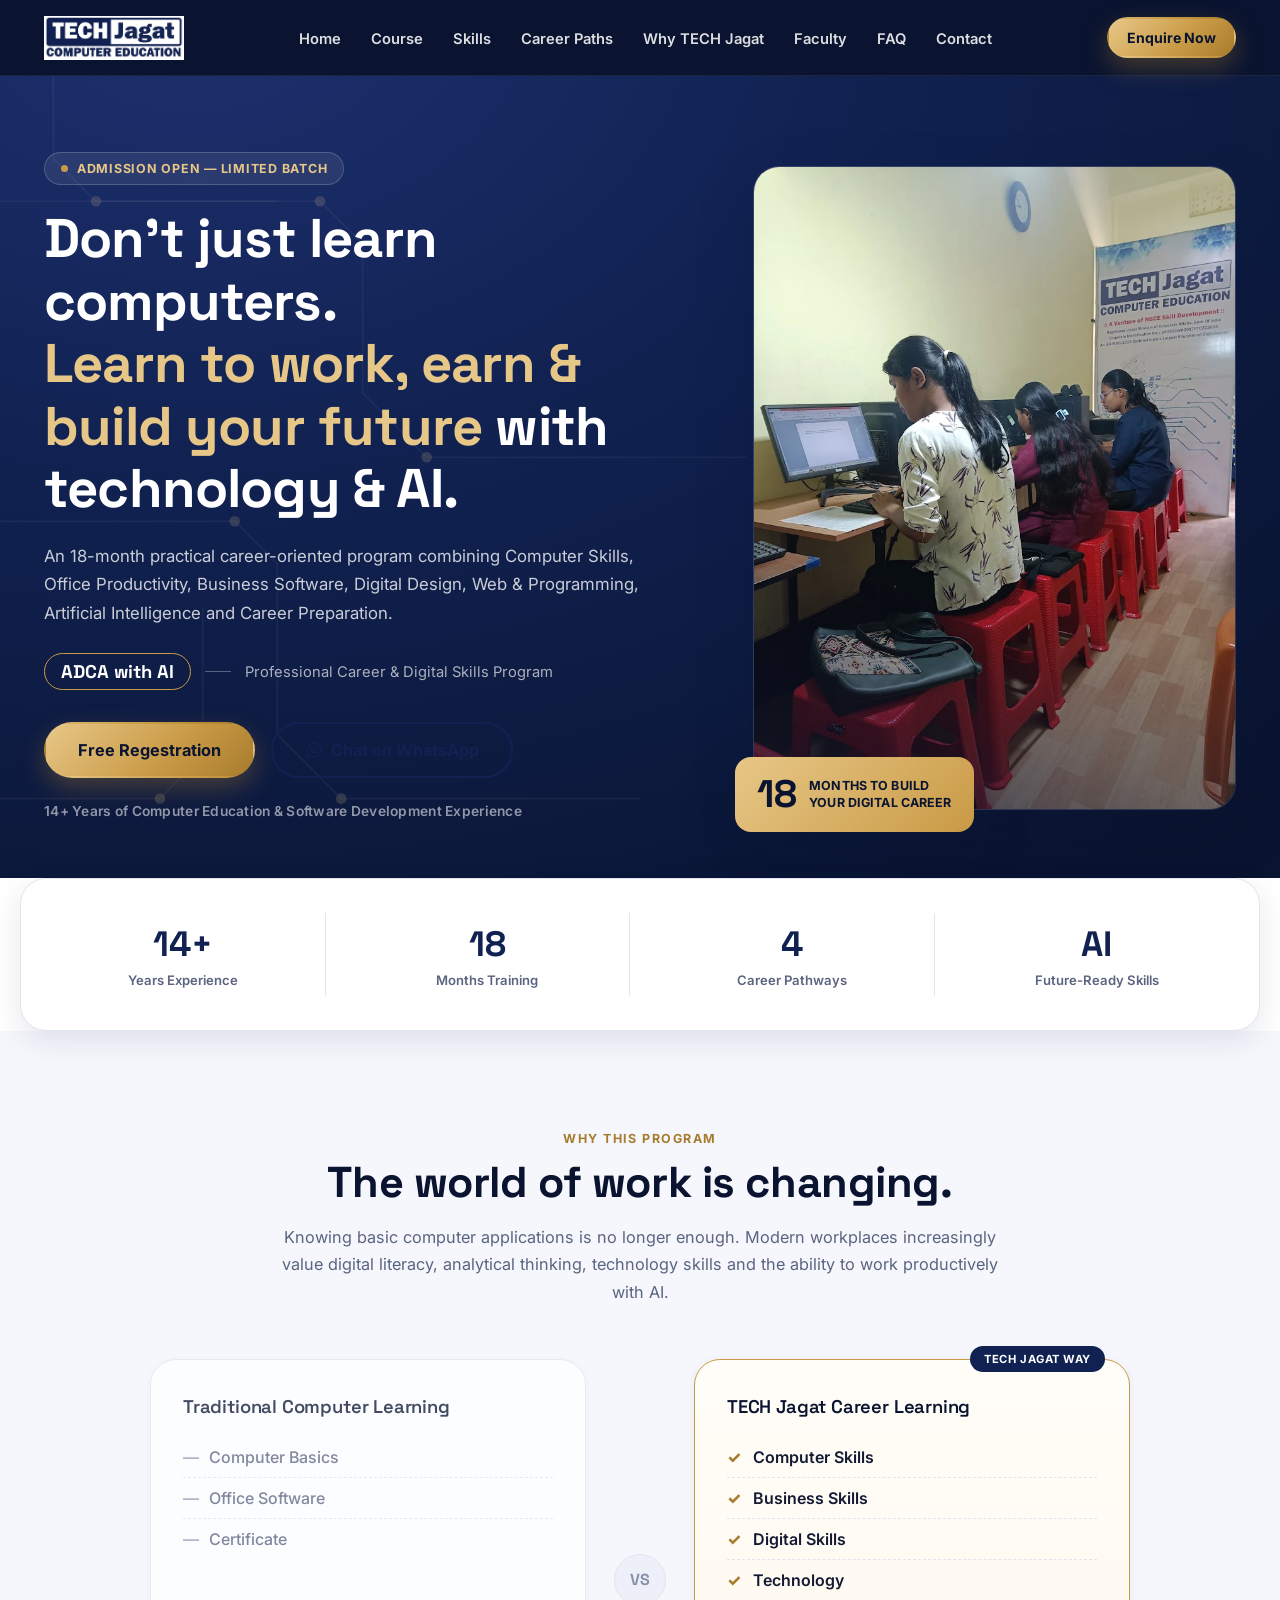
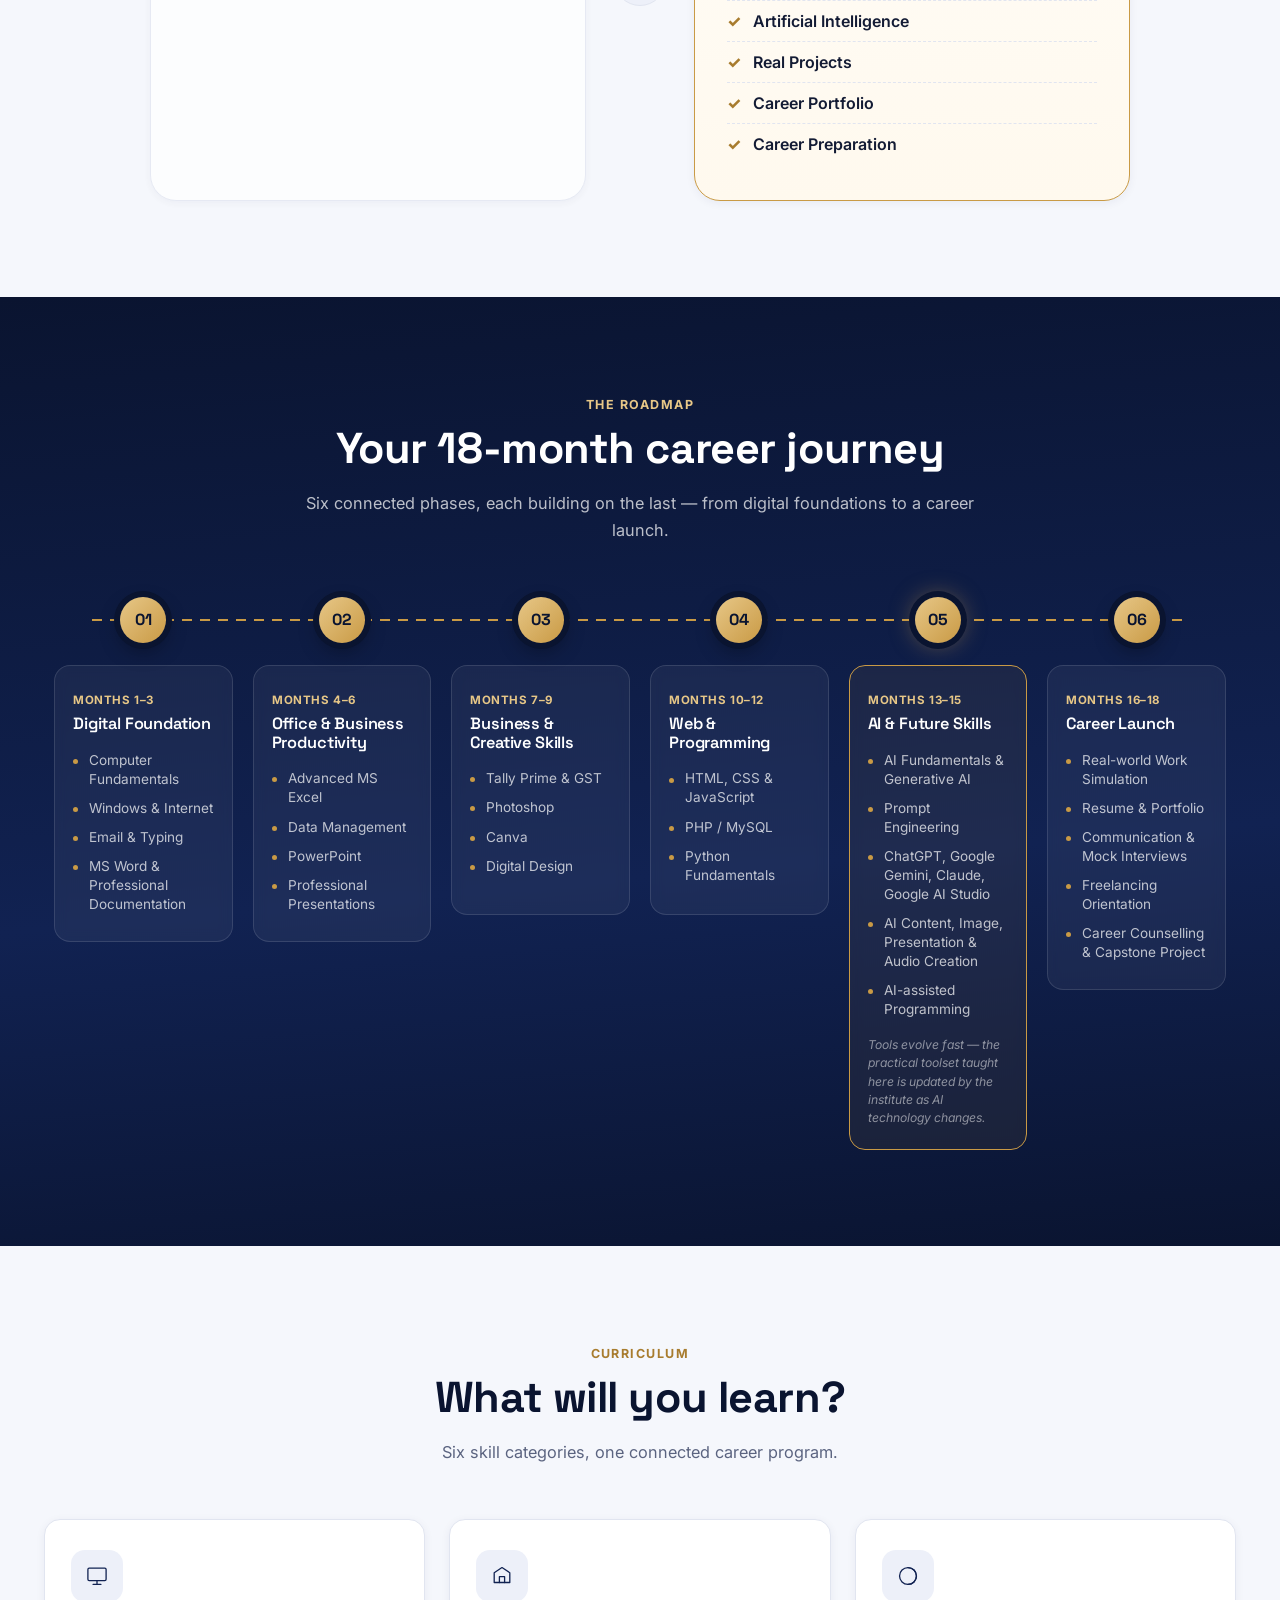
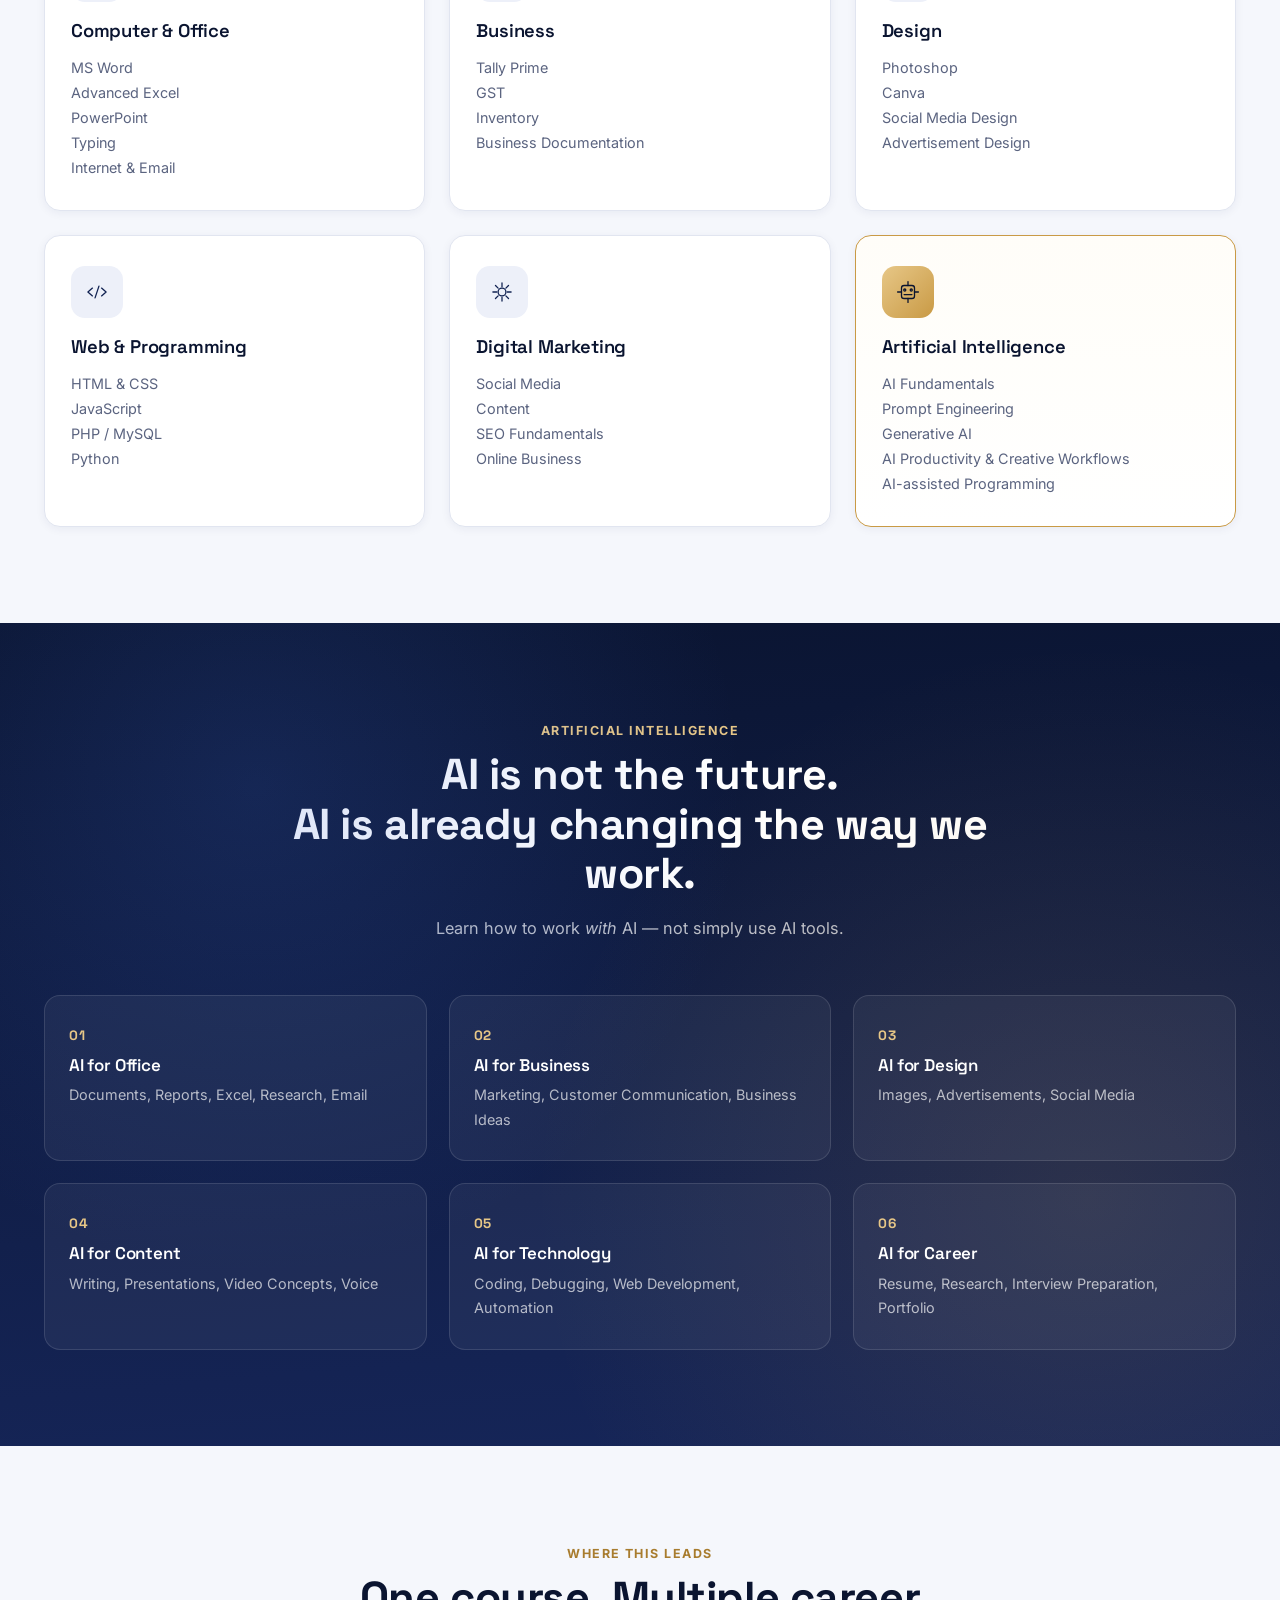
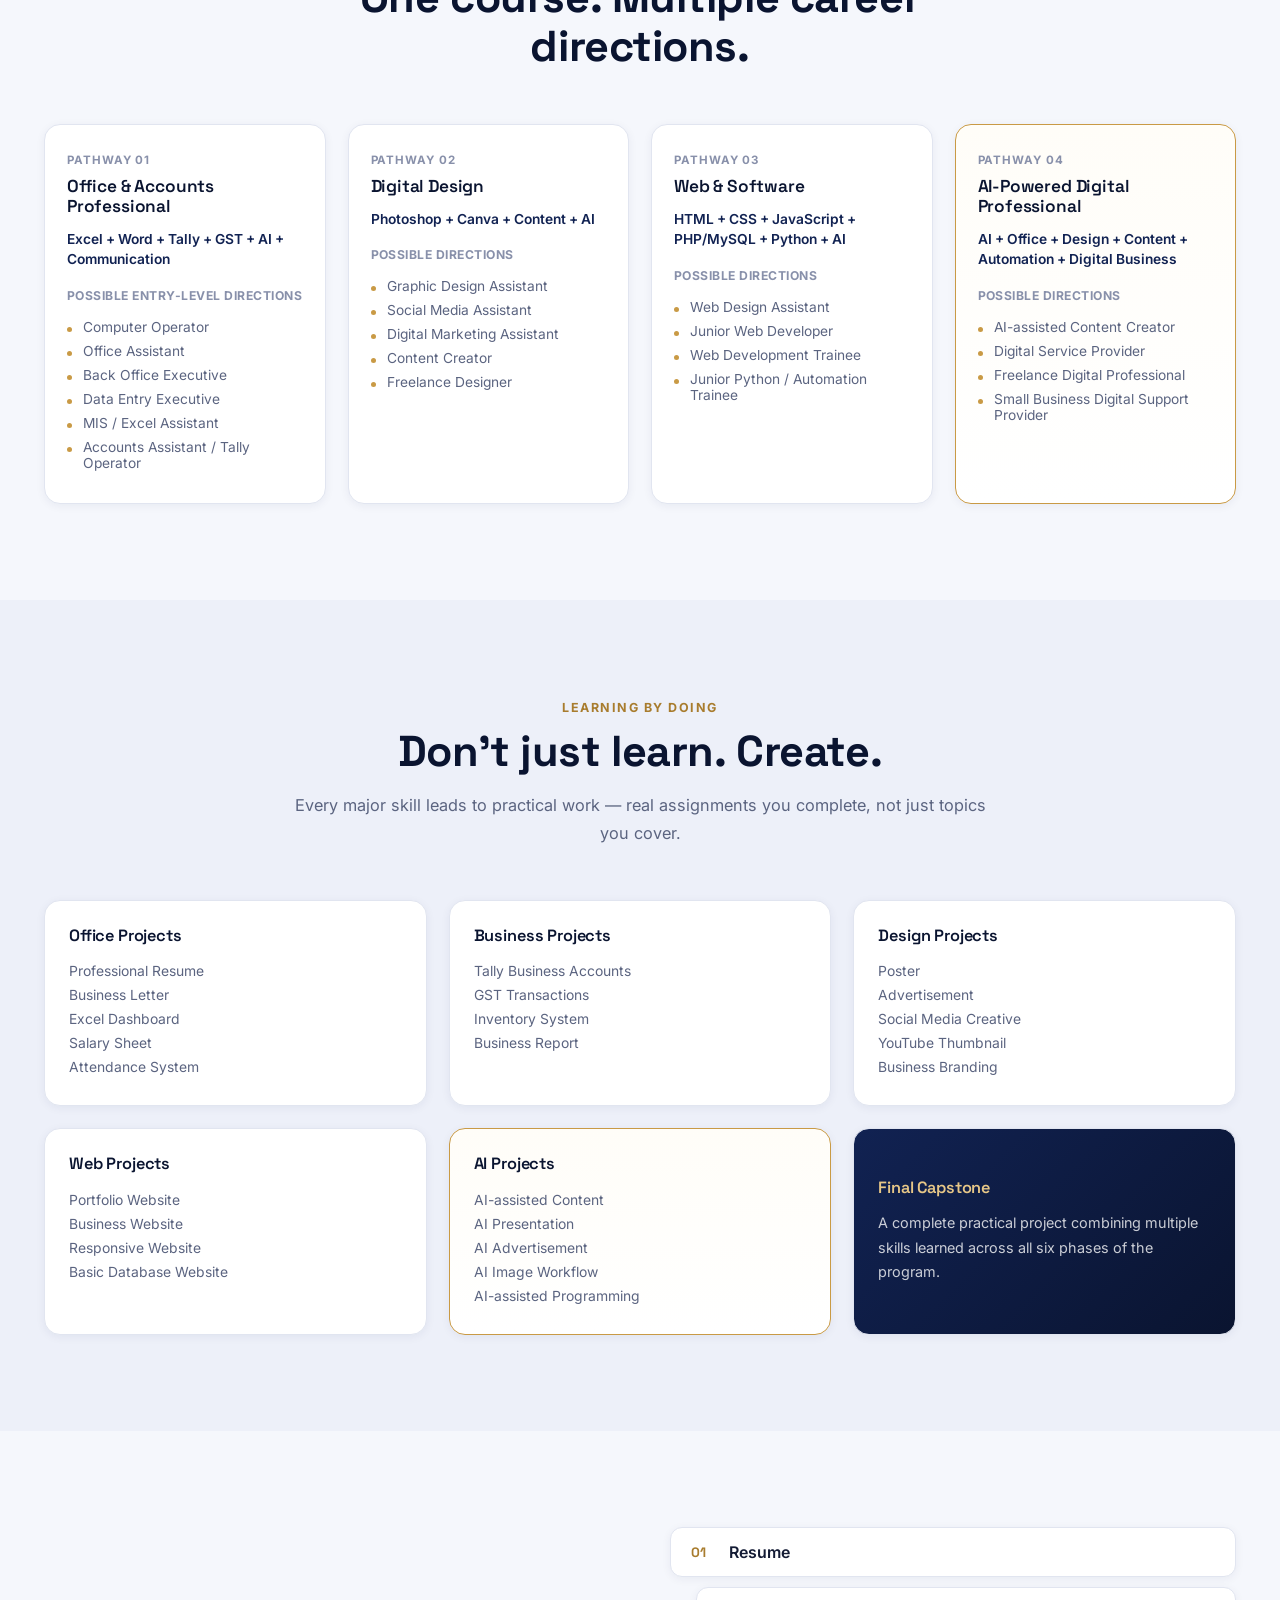
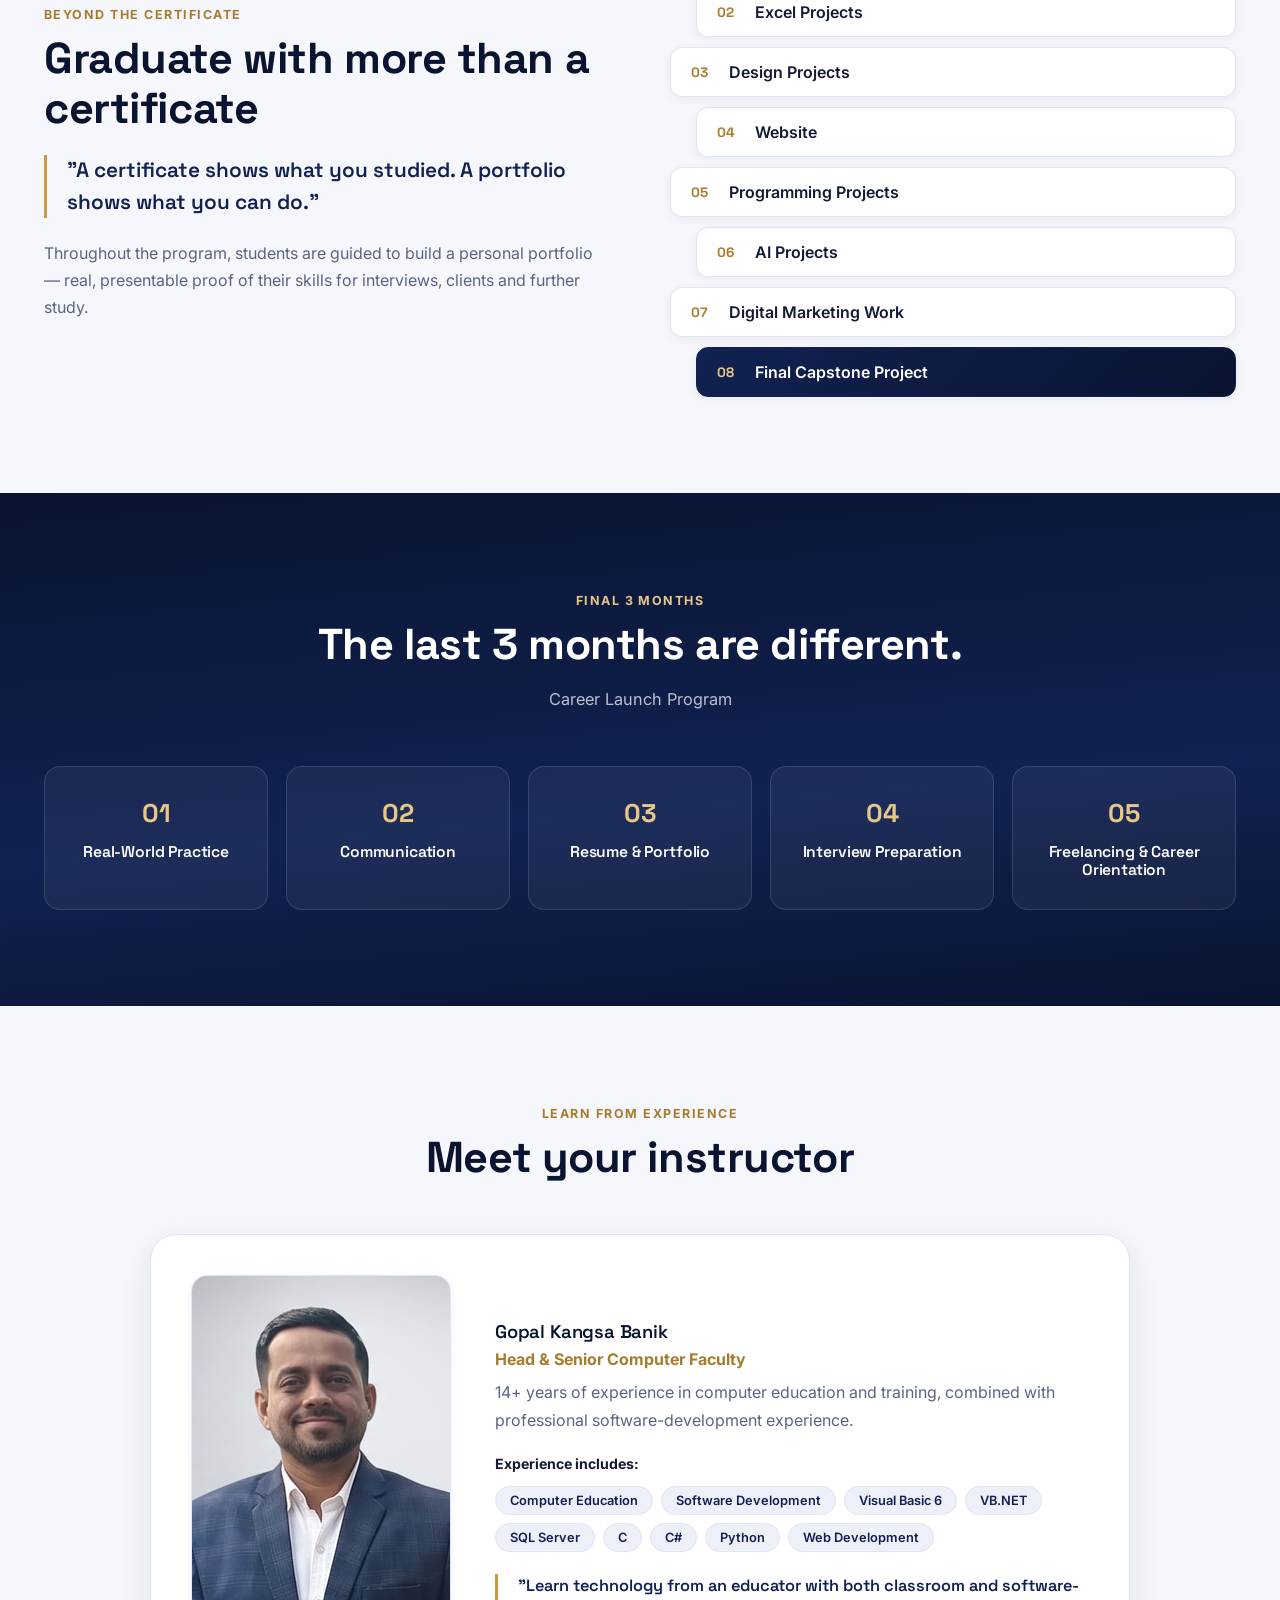
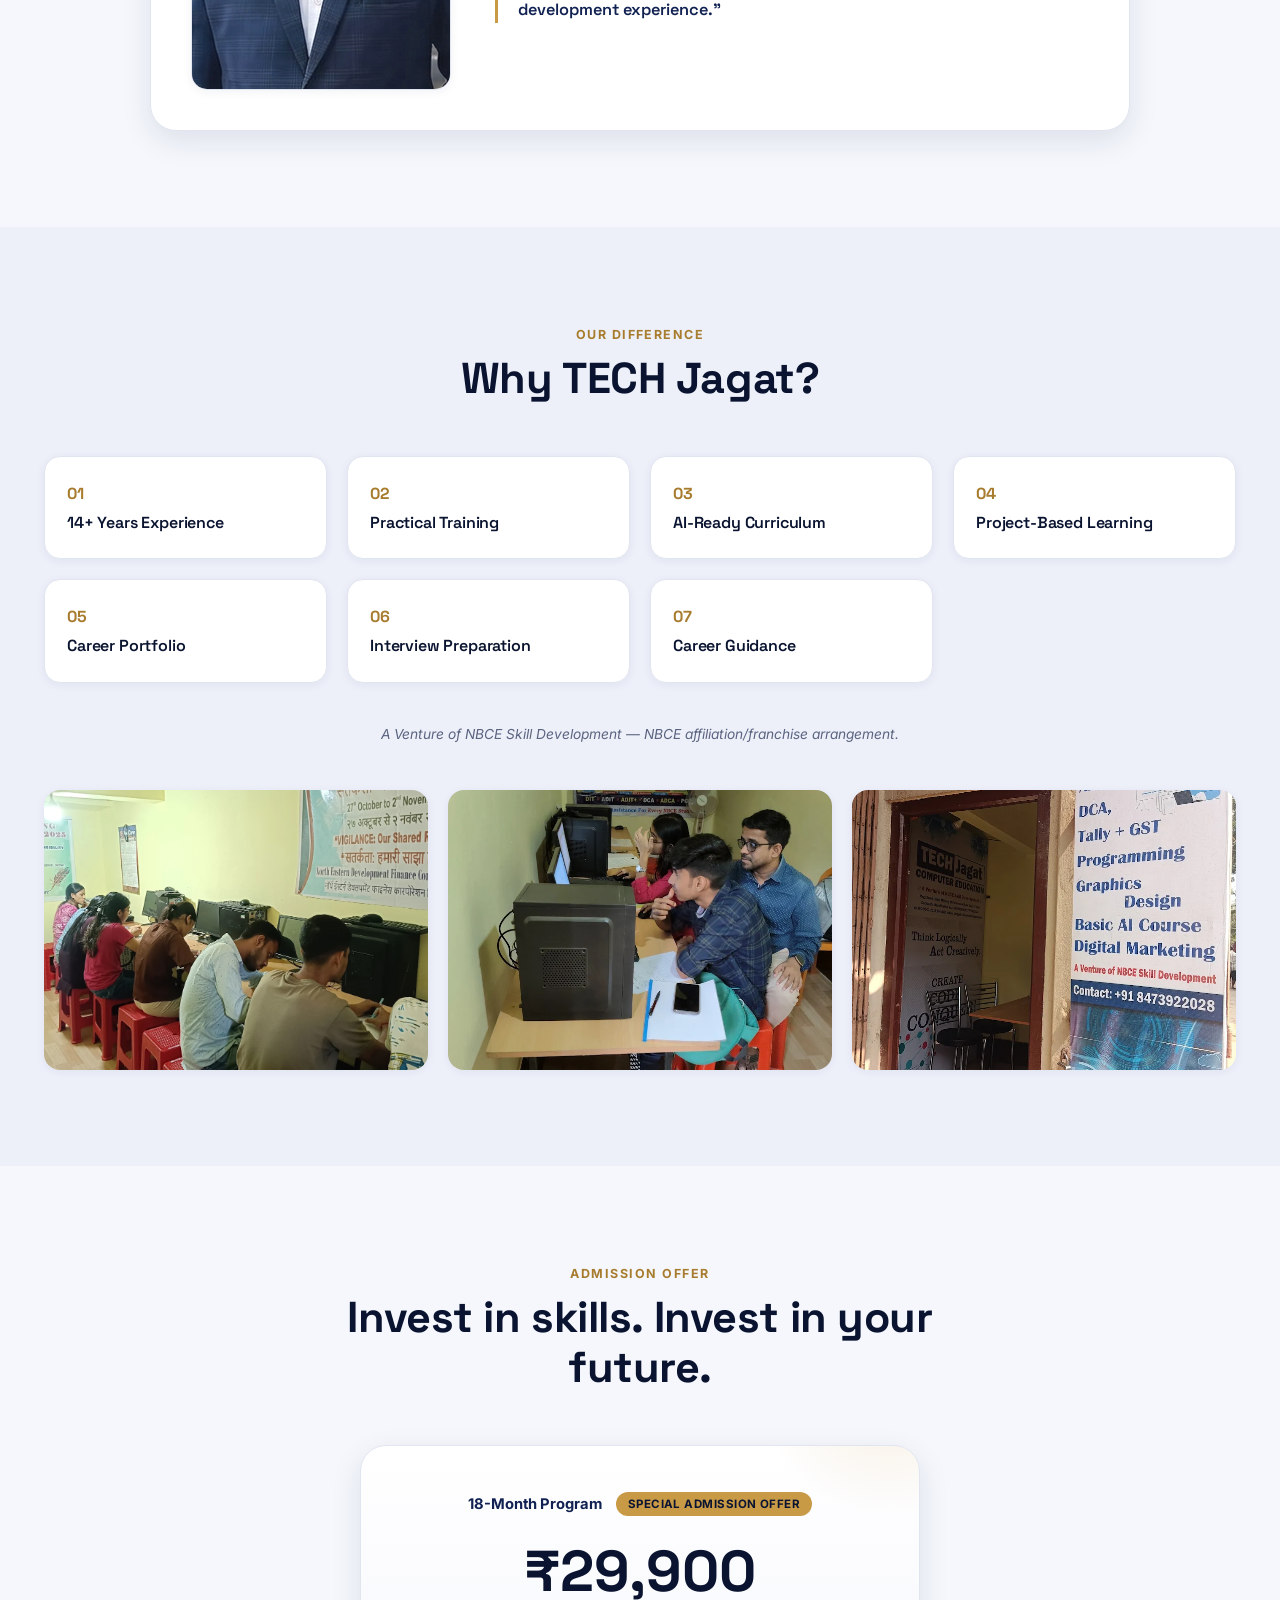
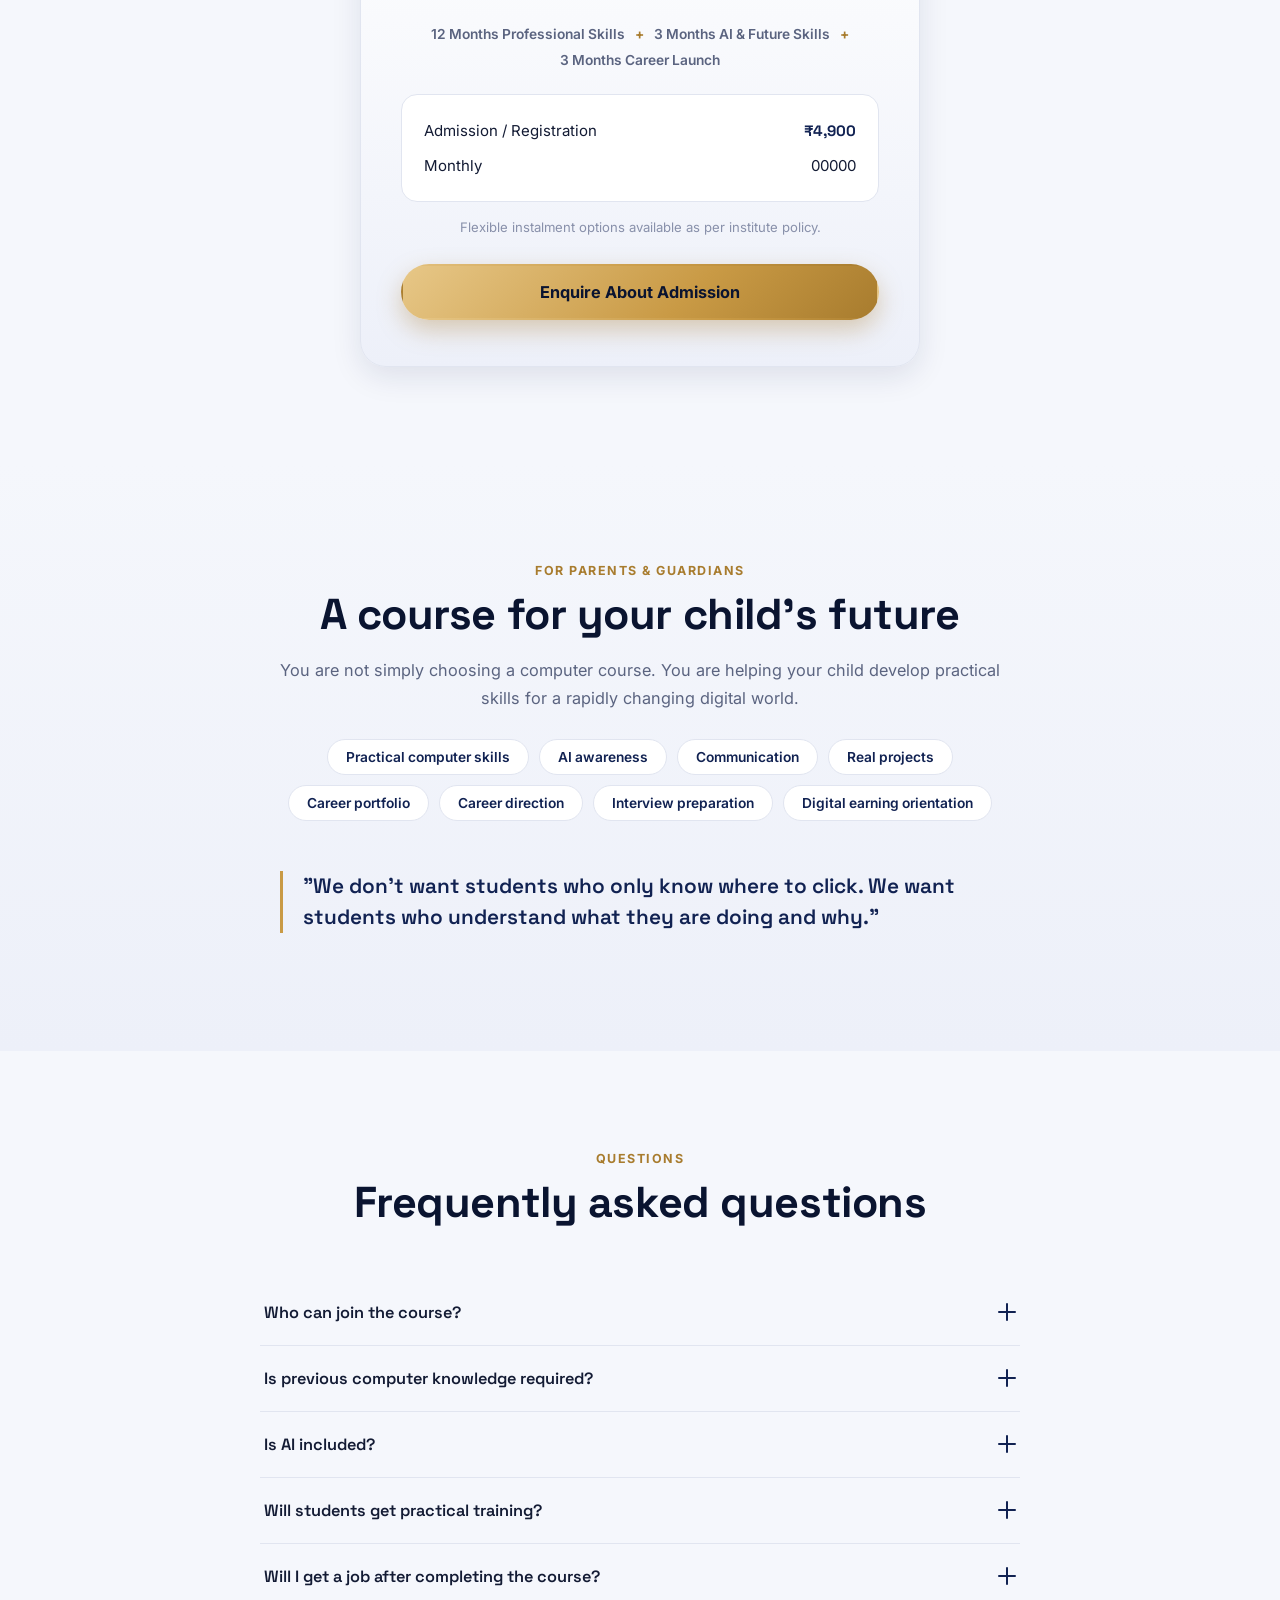
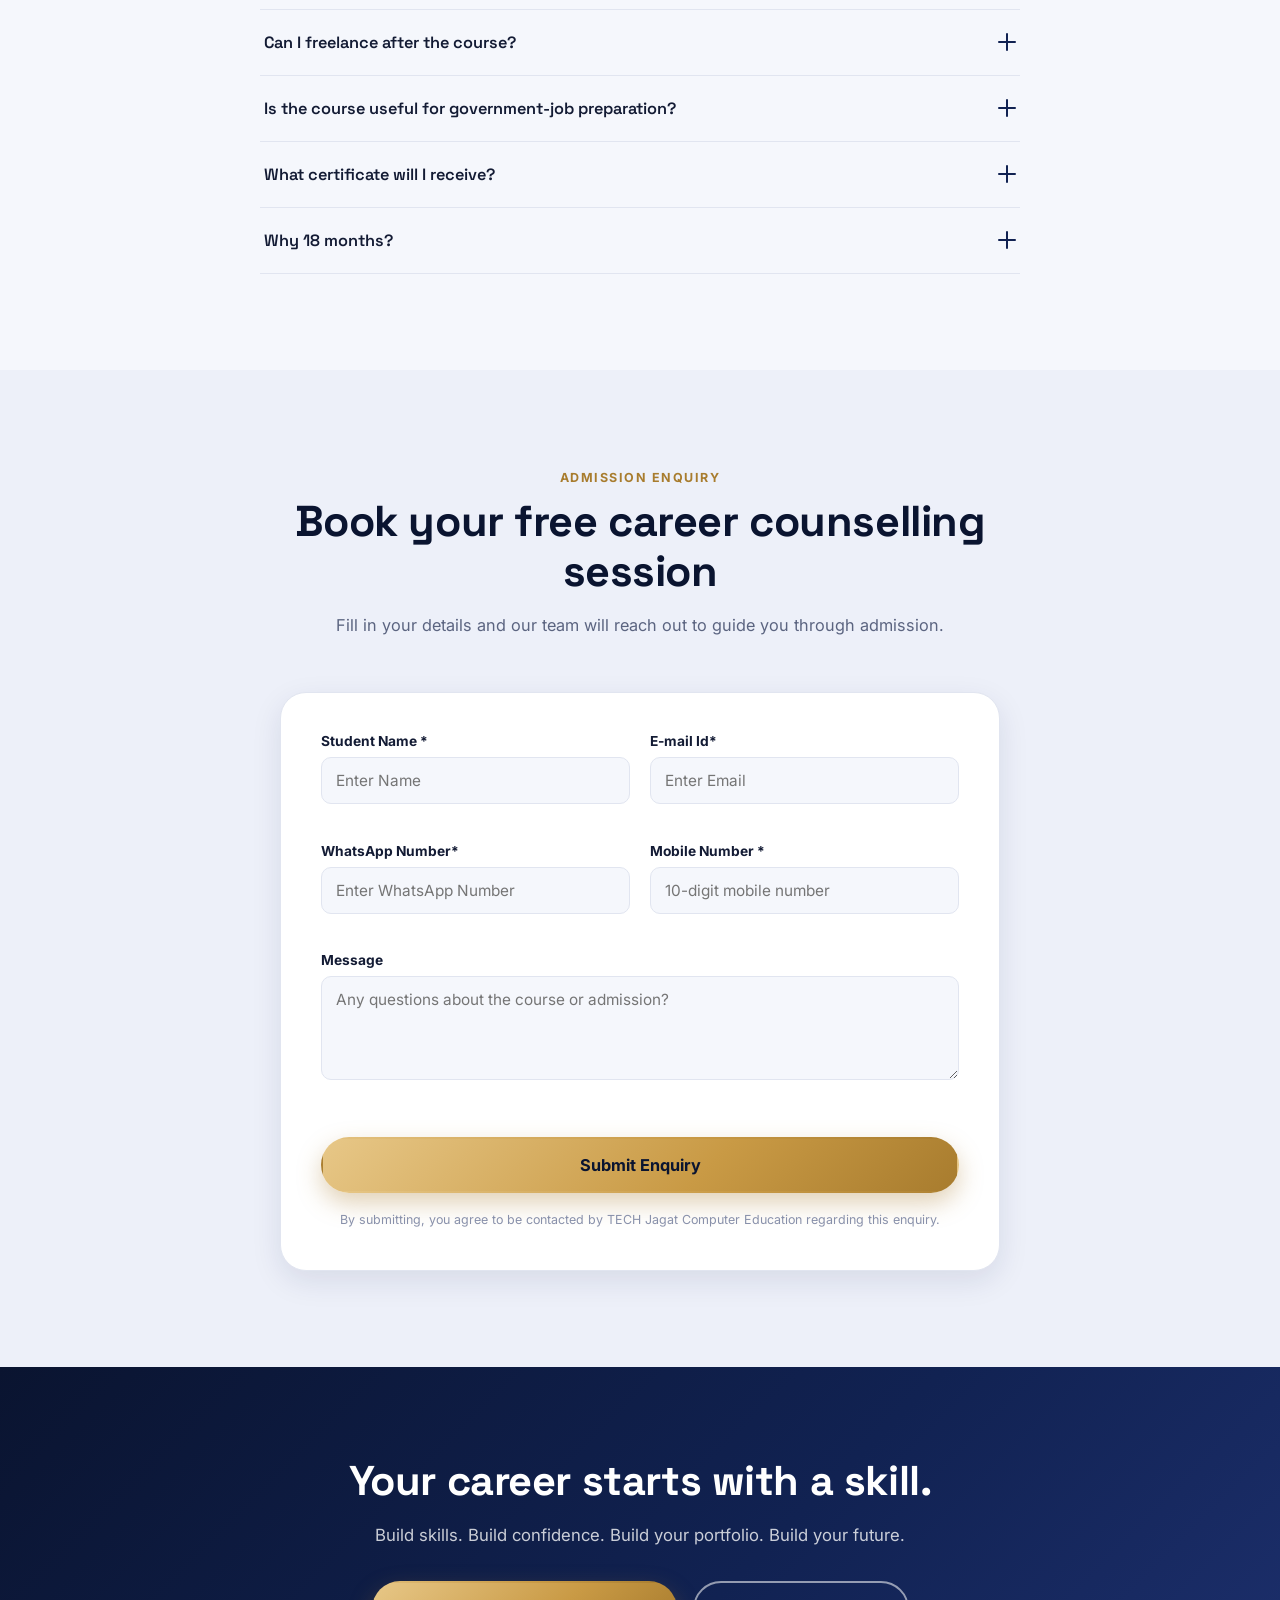
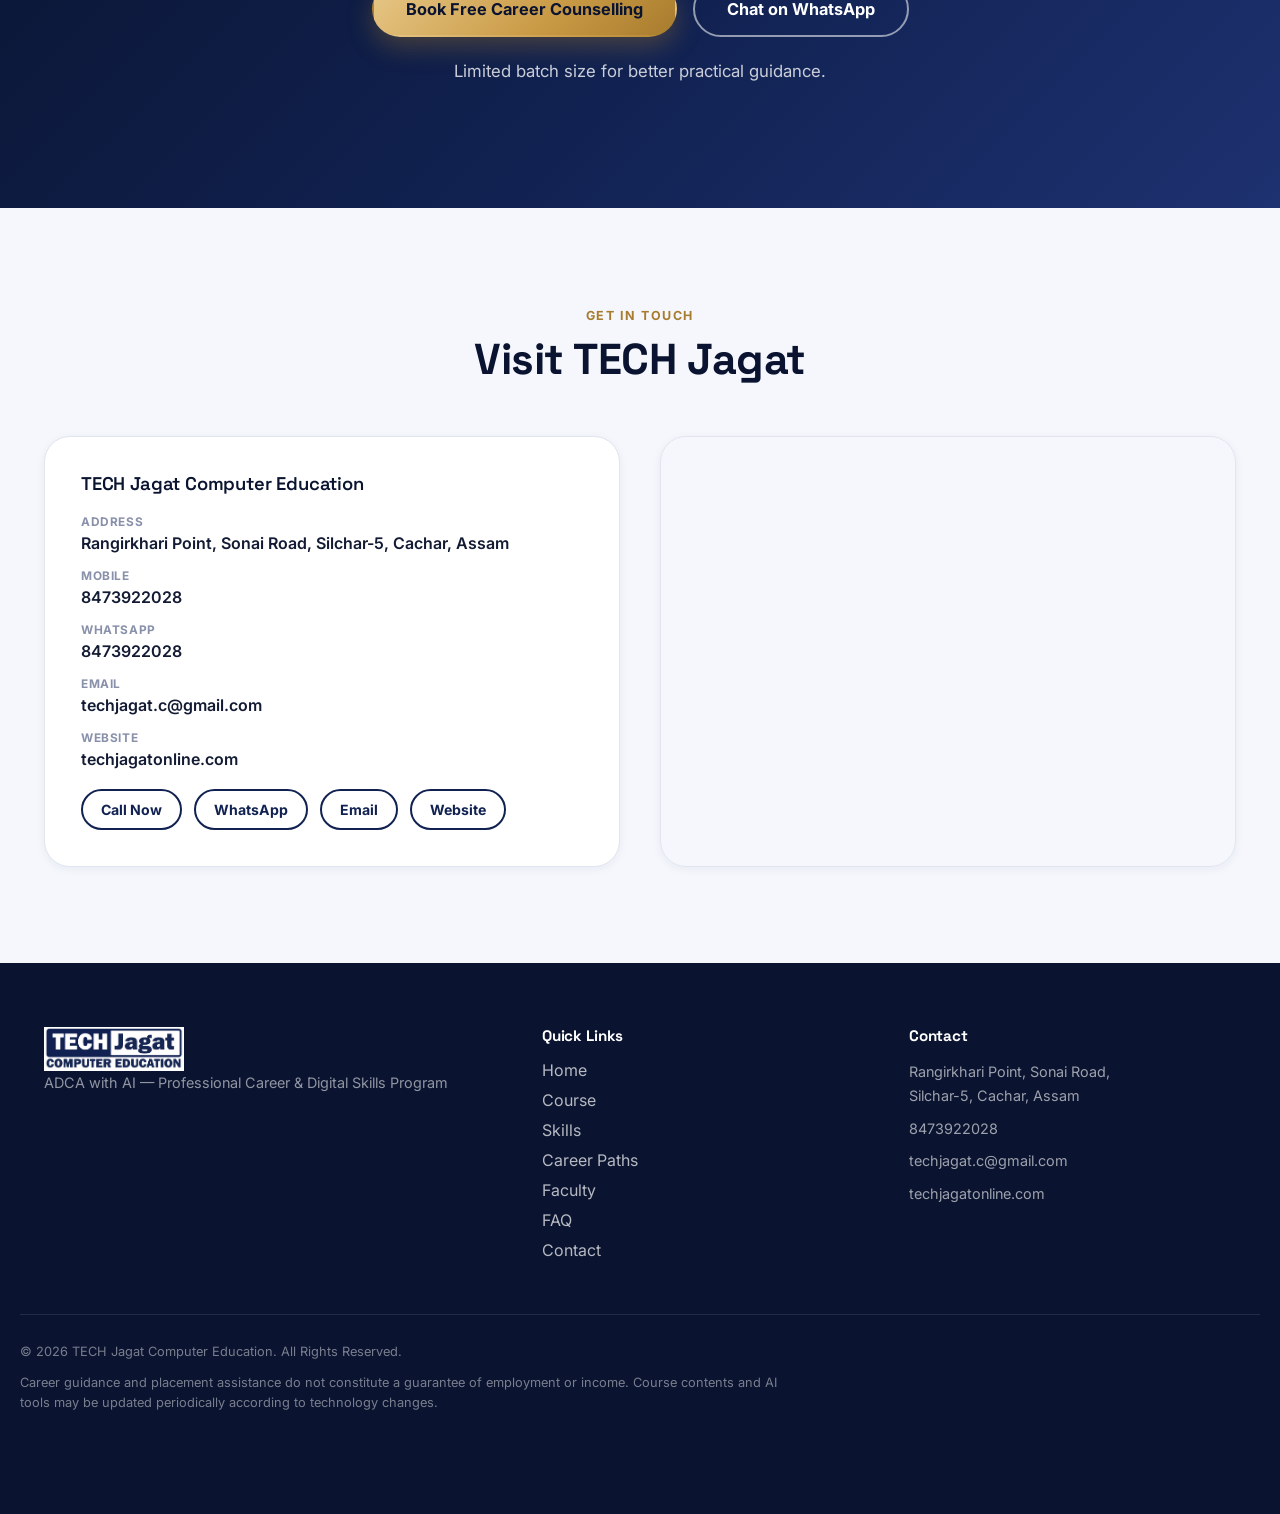
==== commit 5ced350a: "Update ADCAWithAI.html" ====
--- a/ADCAWithAI.html
+++ b/ADCAWithAI.html
@@ -646,7 +646,8 @@
         <div class="fee-payment-row">
           <span>Monthly</span>
           <span>00000</span>
-          <strong data-fee-remaining>00000</strong>
+          
+          <!--<strong data-fee-remaining>00000</strong>-->
         </div>
       </div>
       <p class="fee-note">Flexible instalment options available as per institute policy.</p>
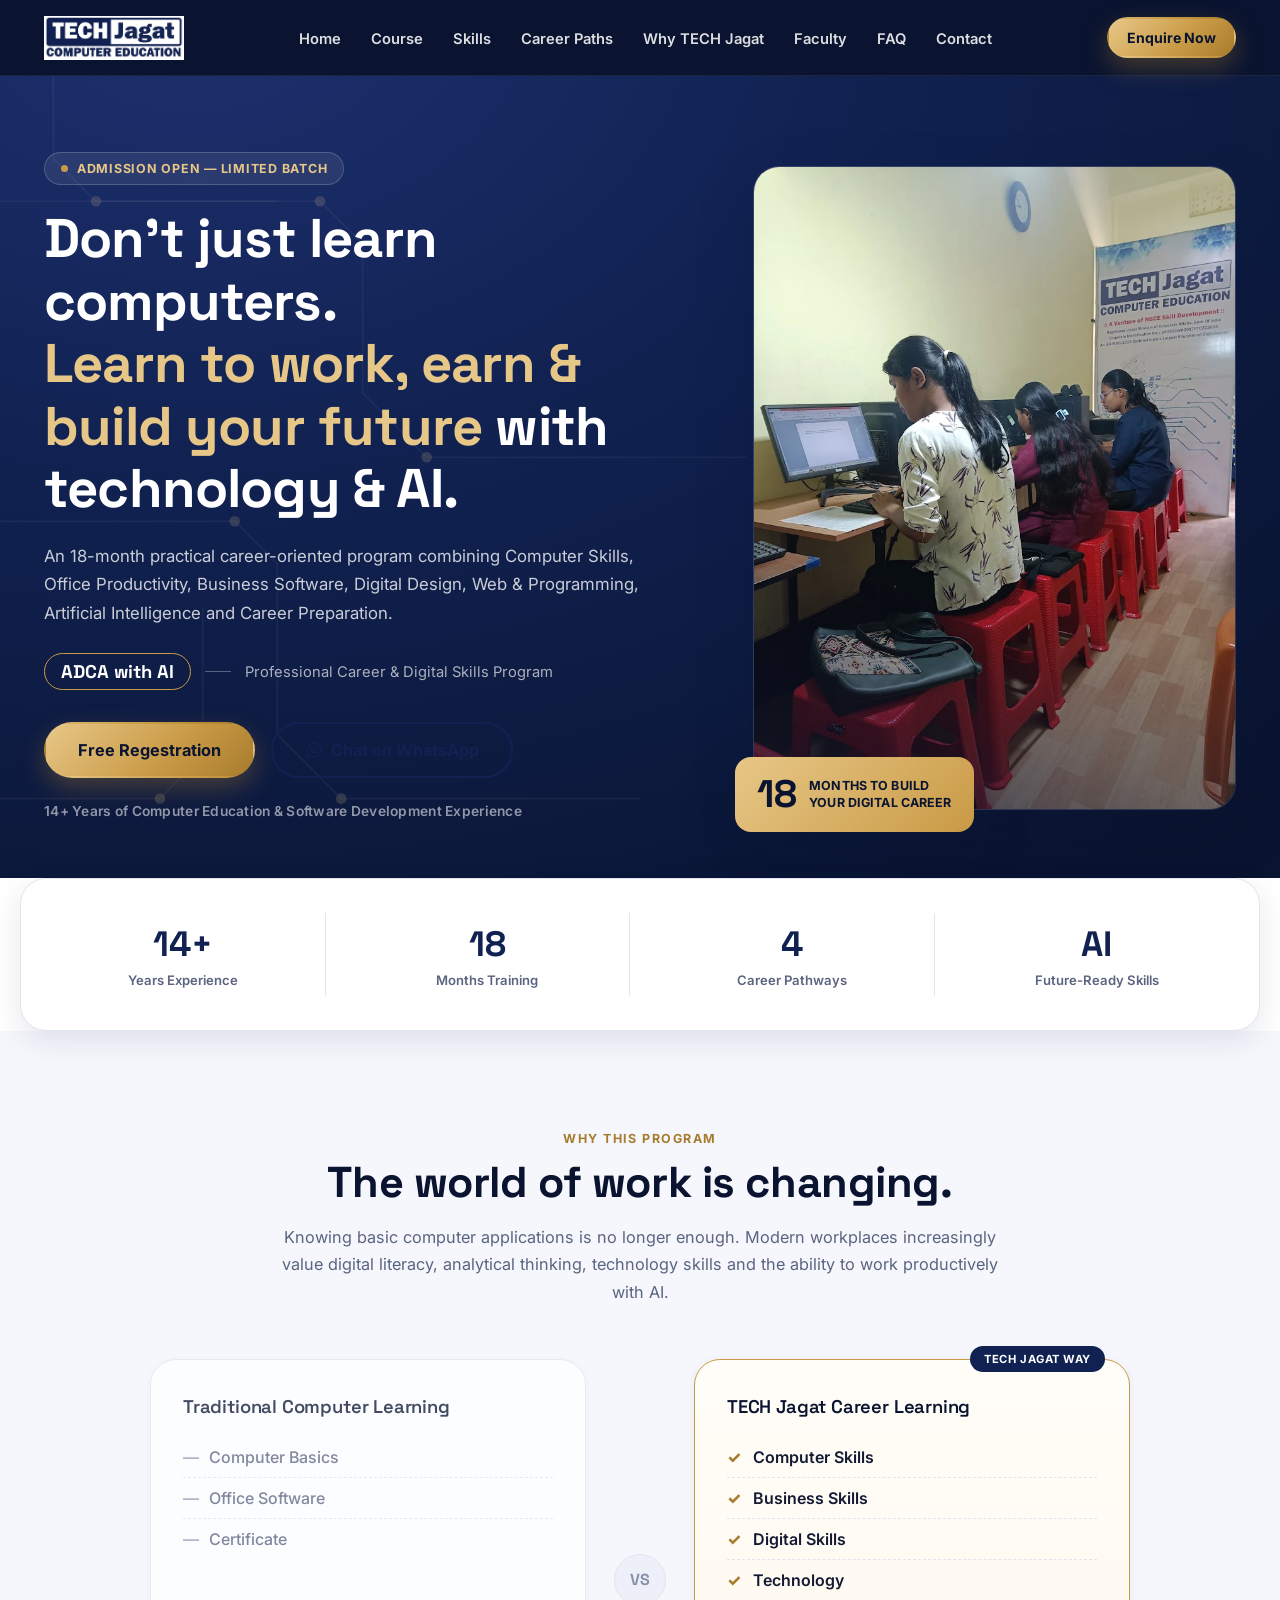
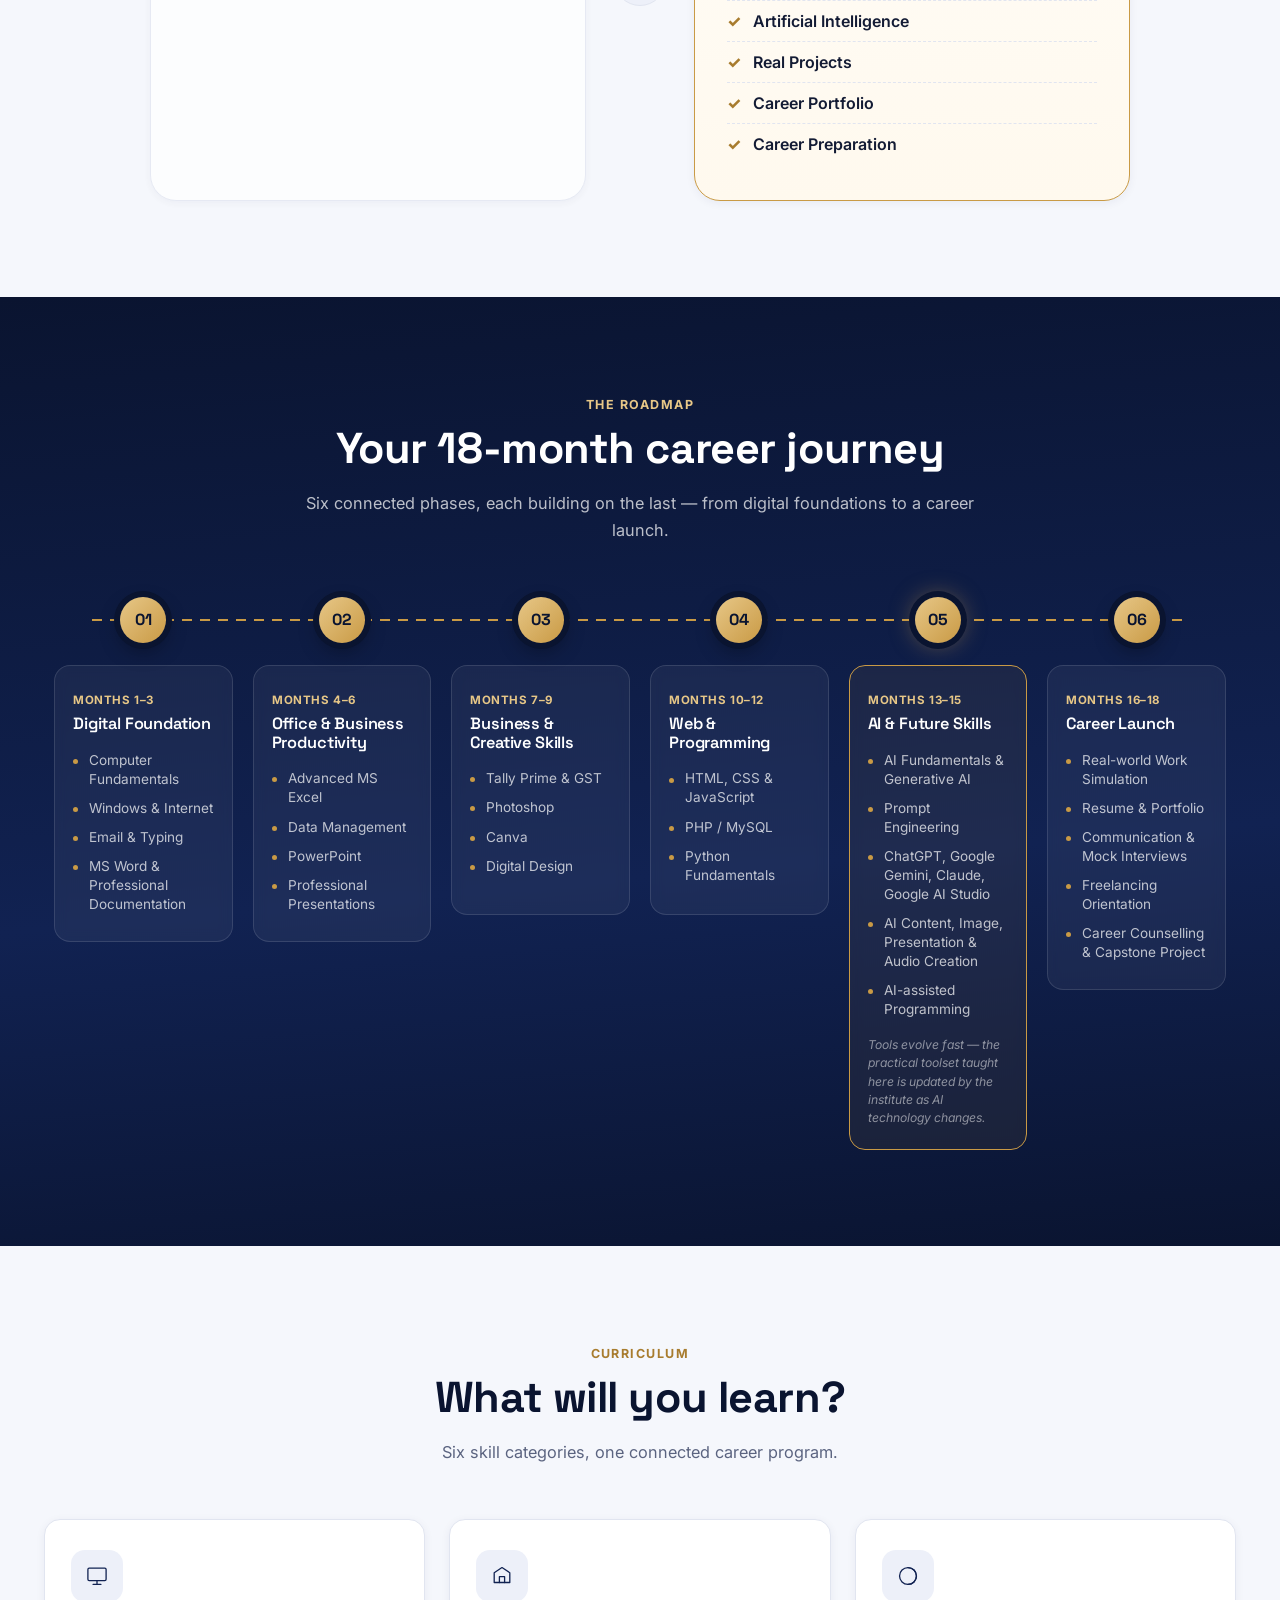
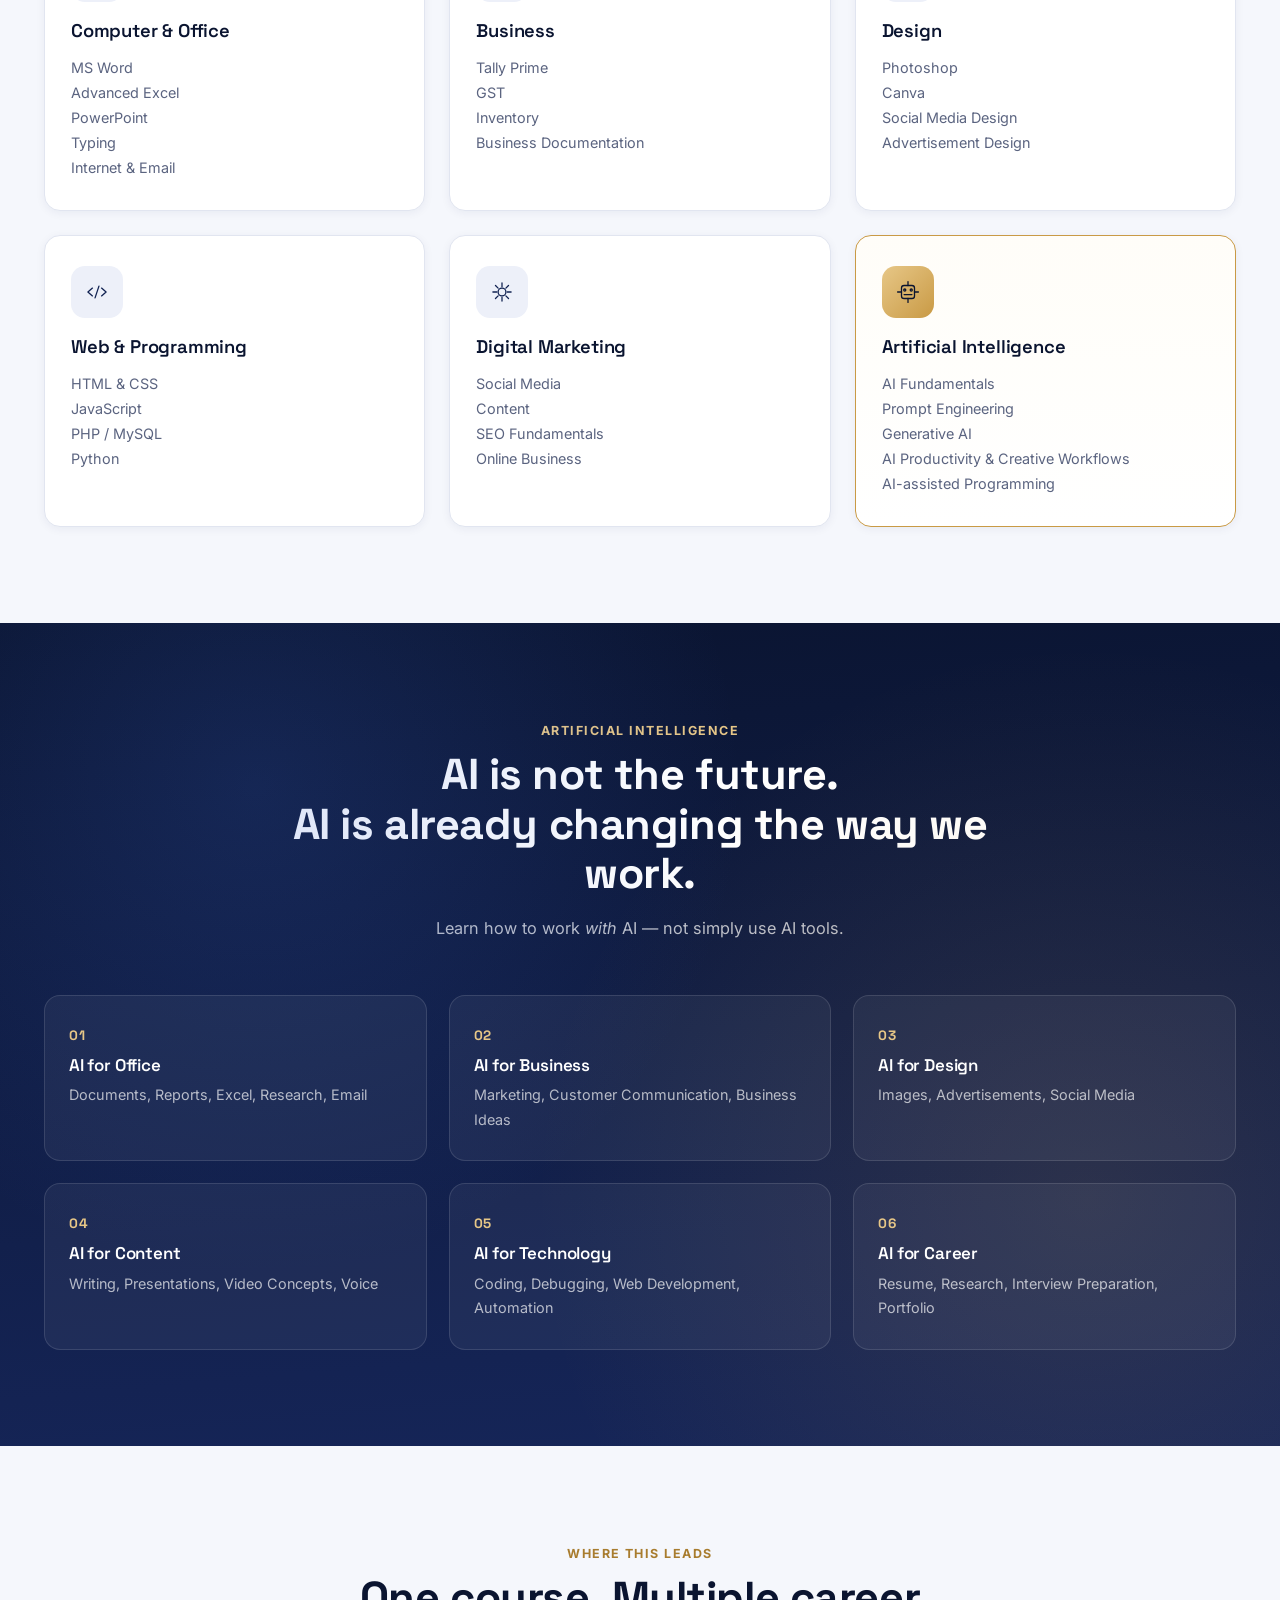
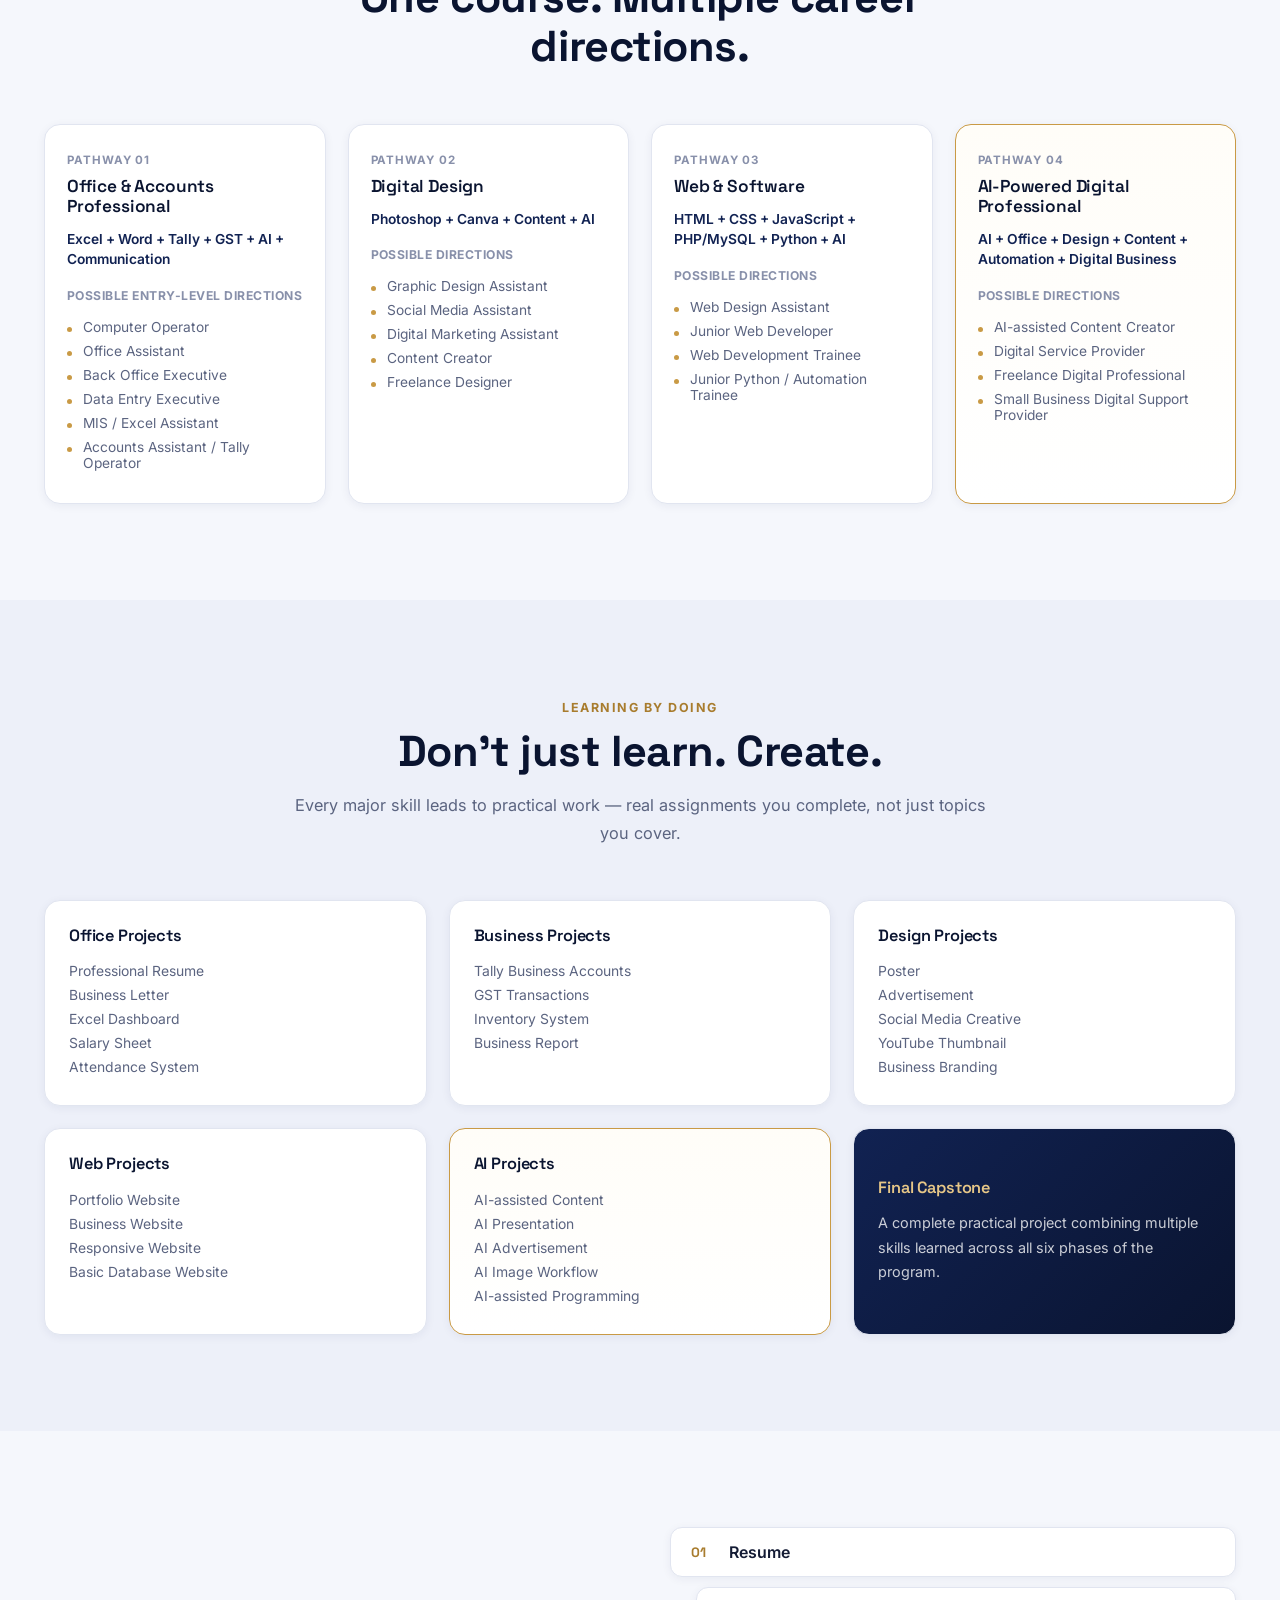
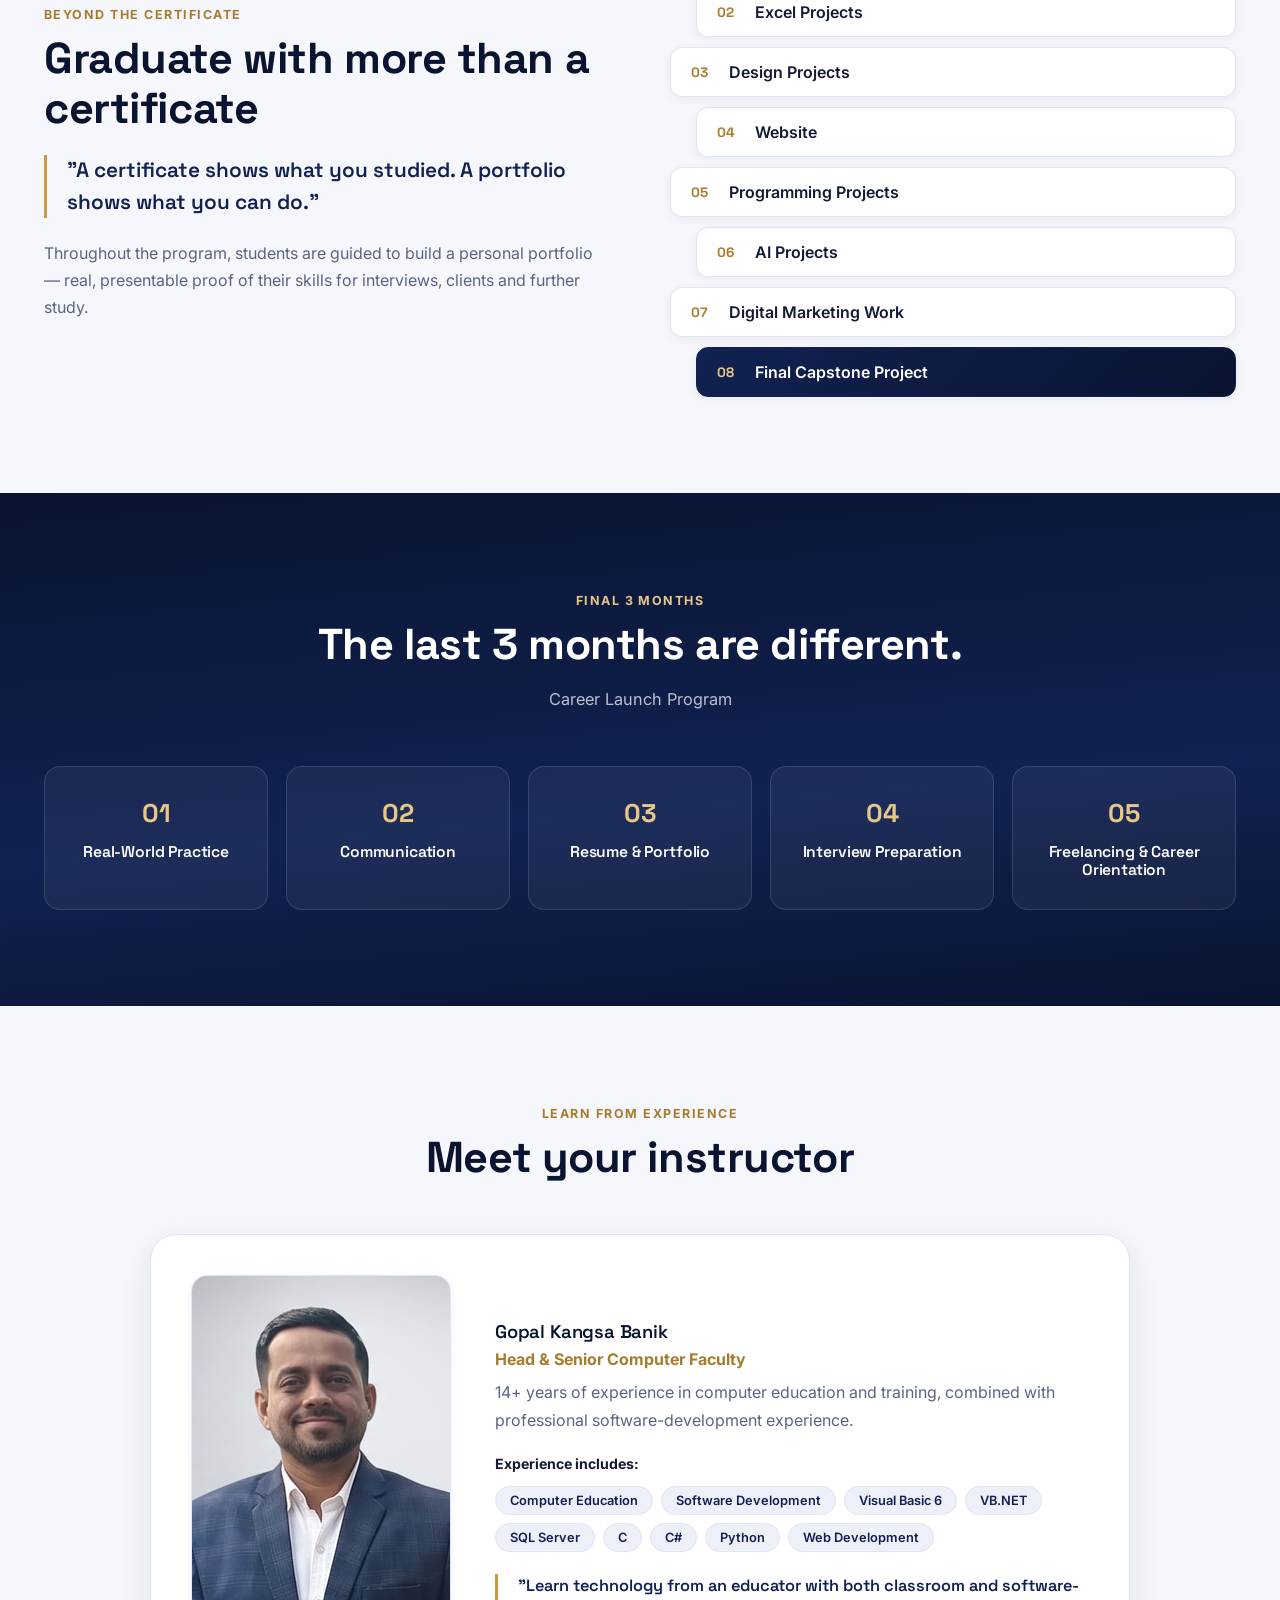
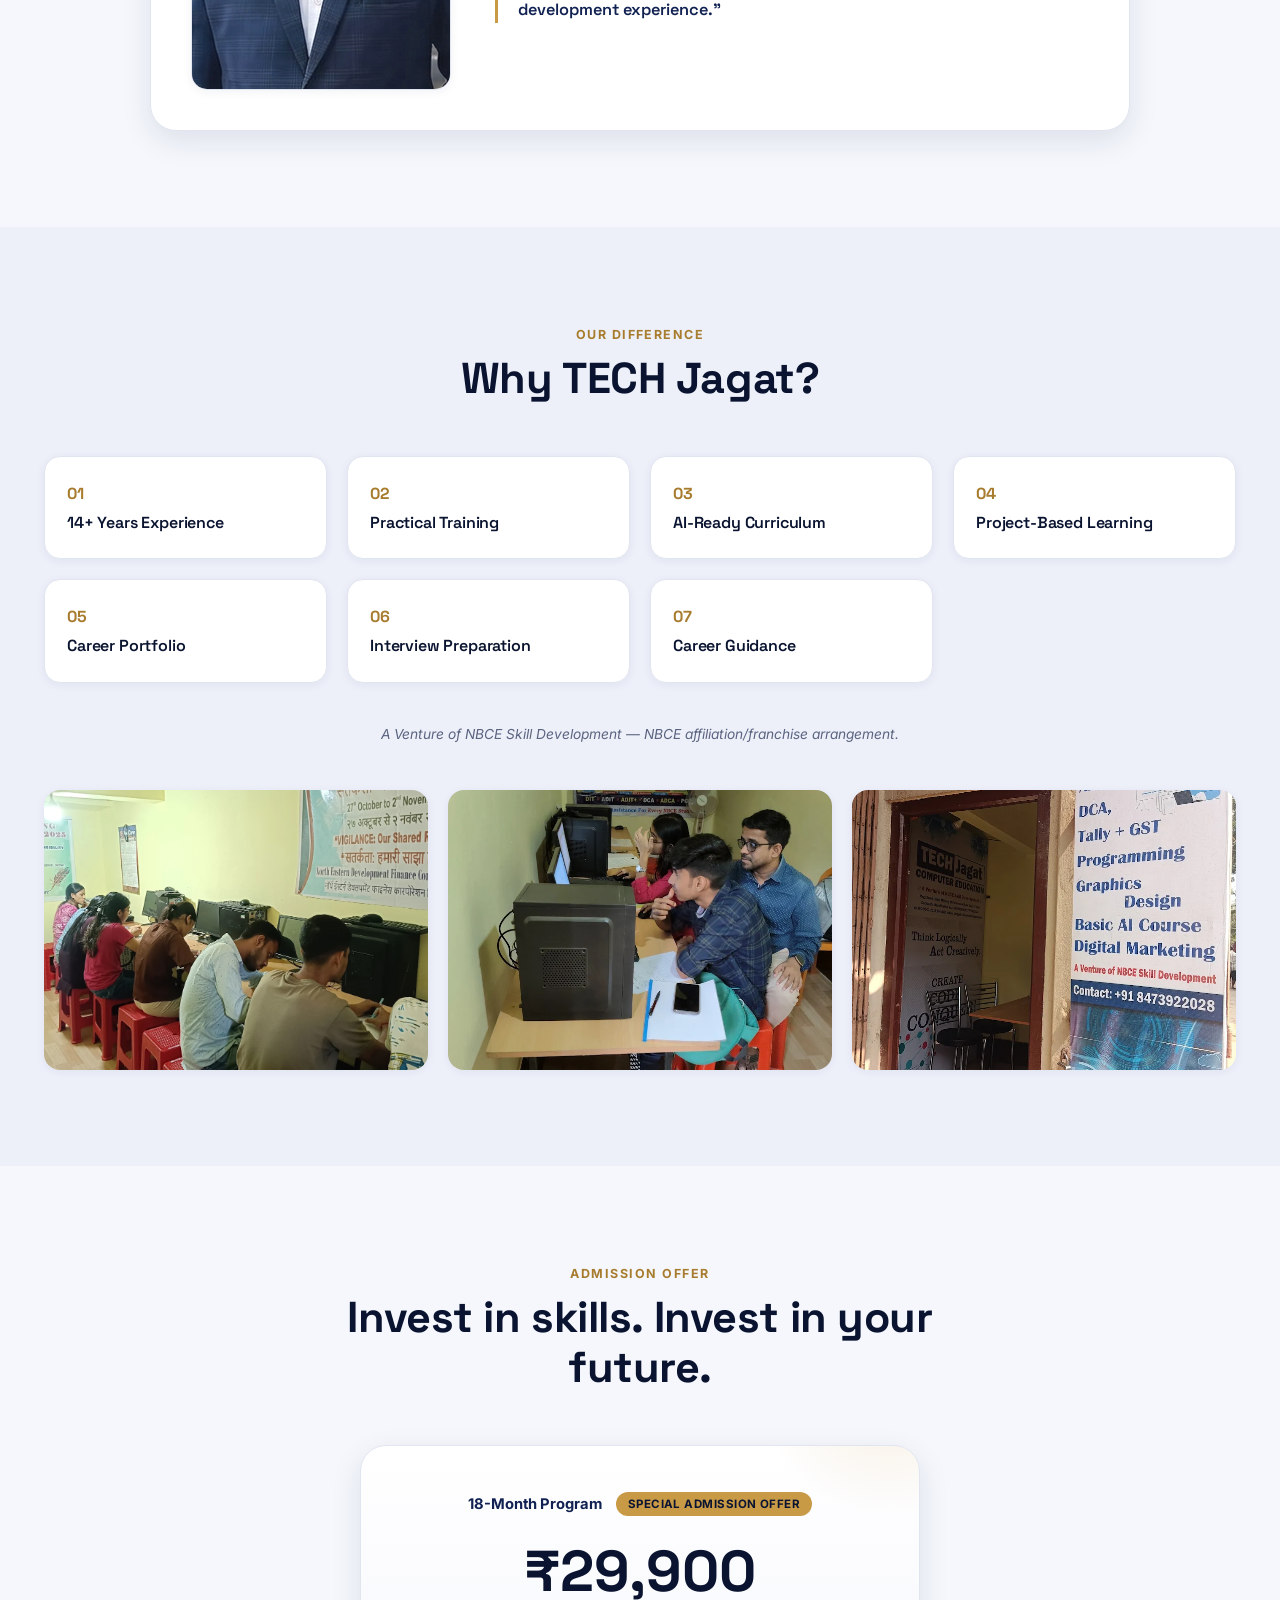
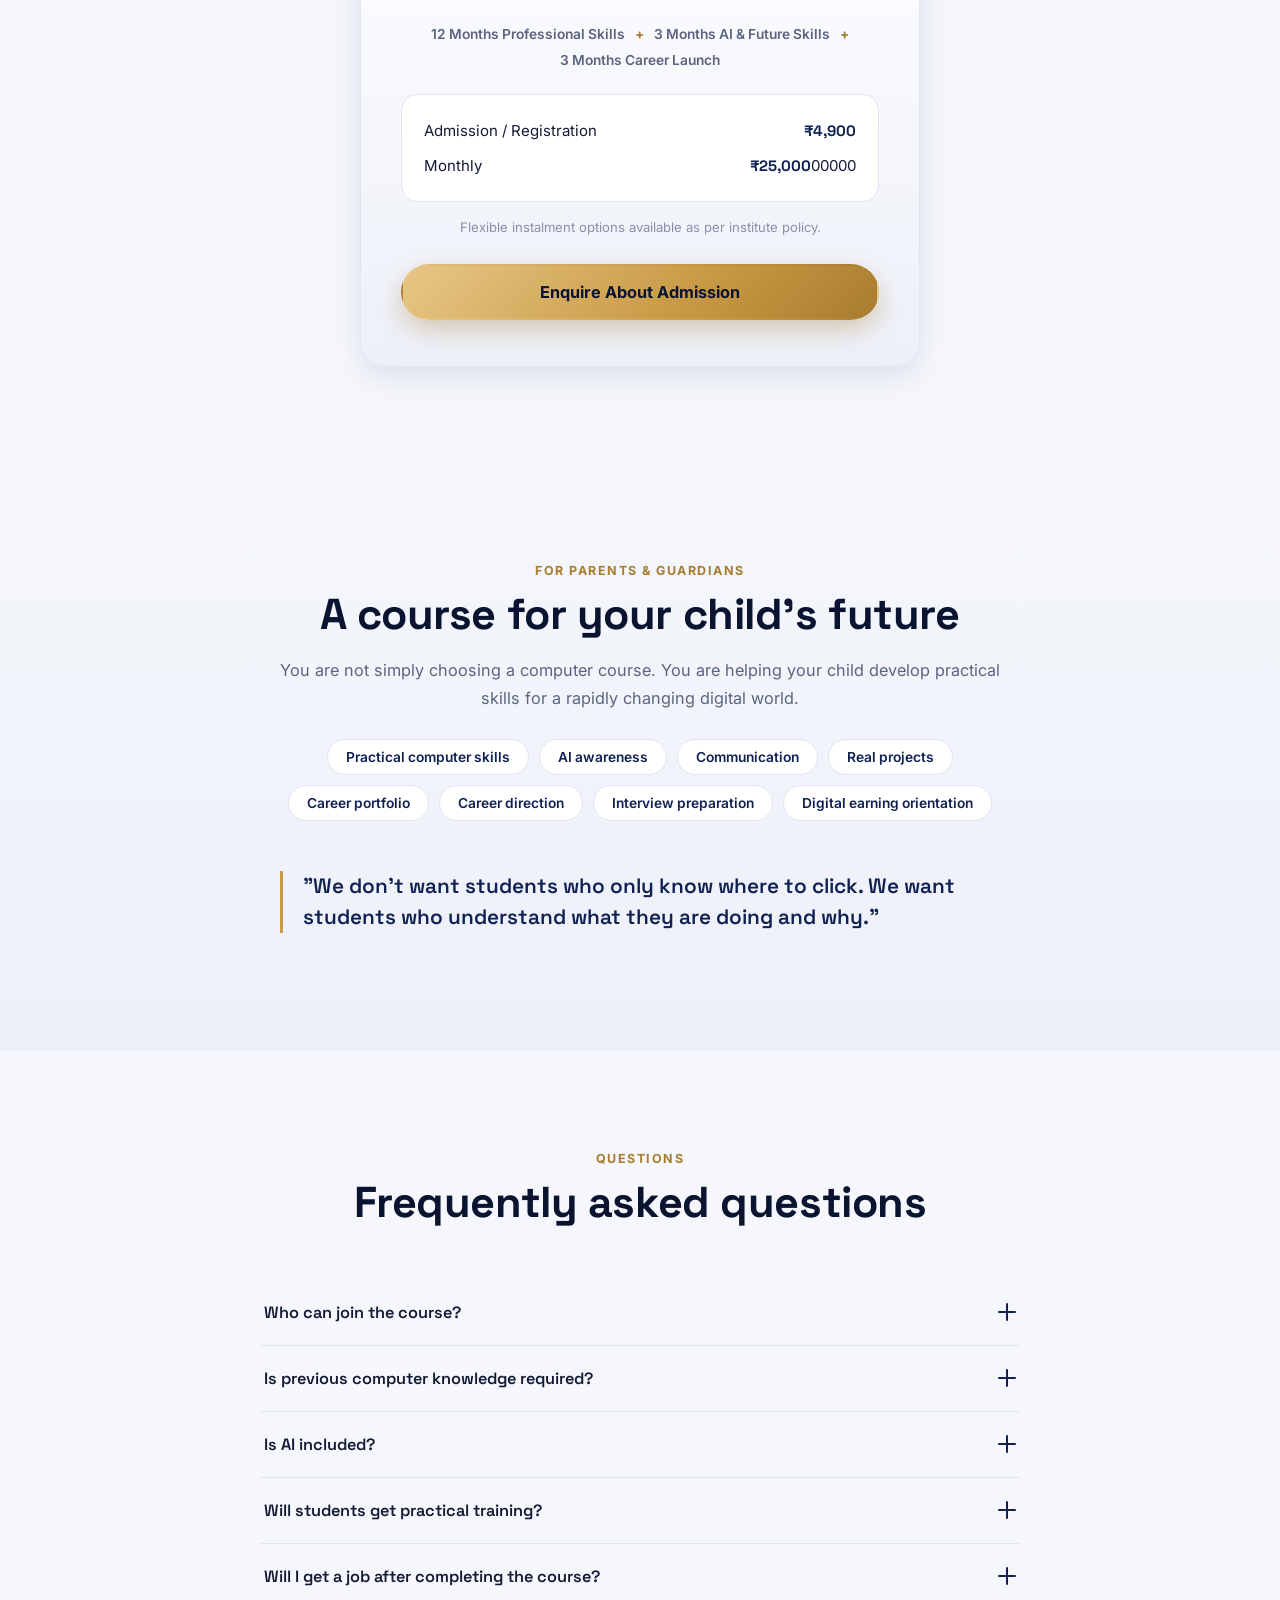
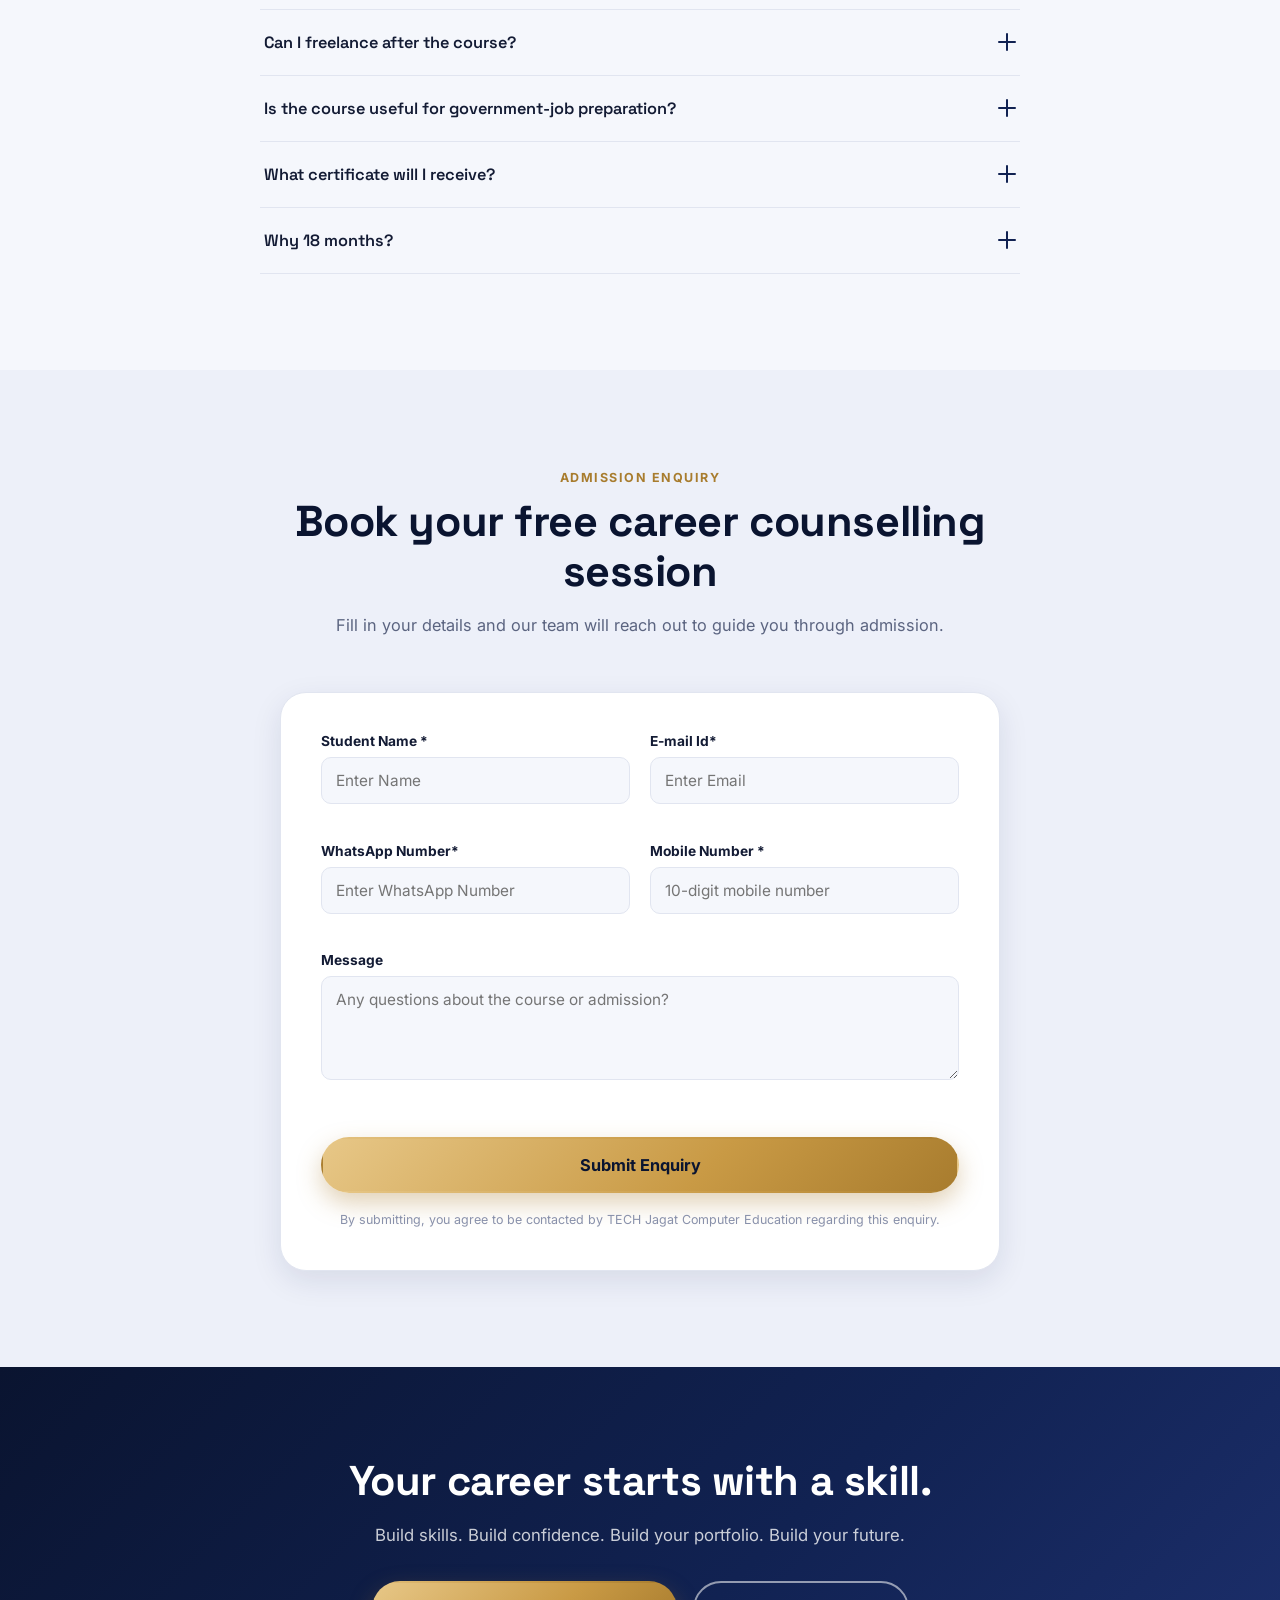
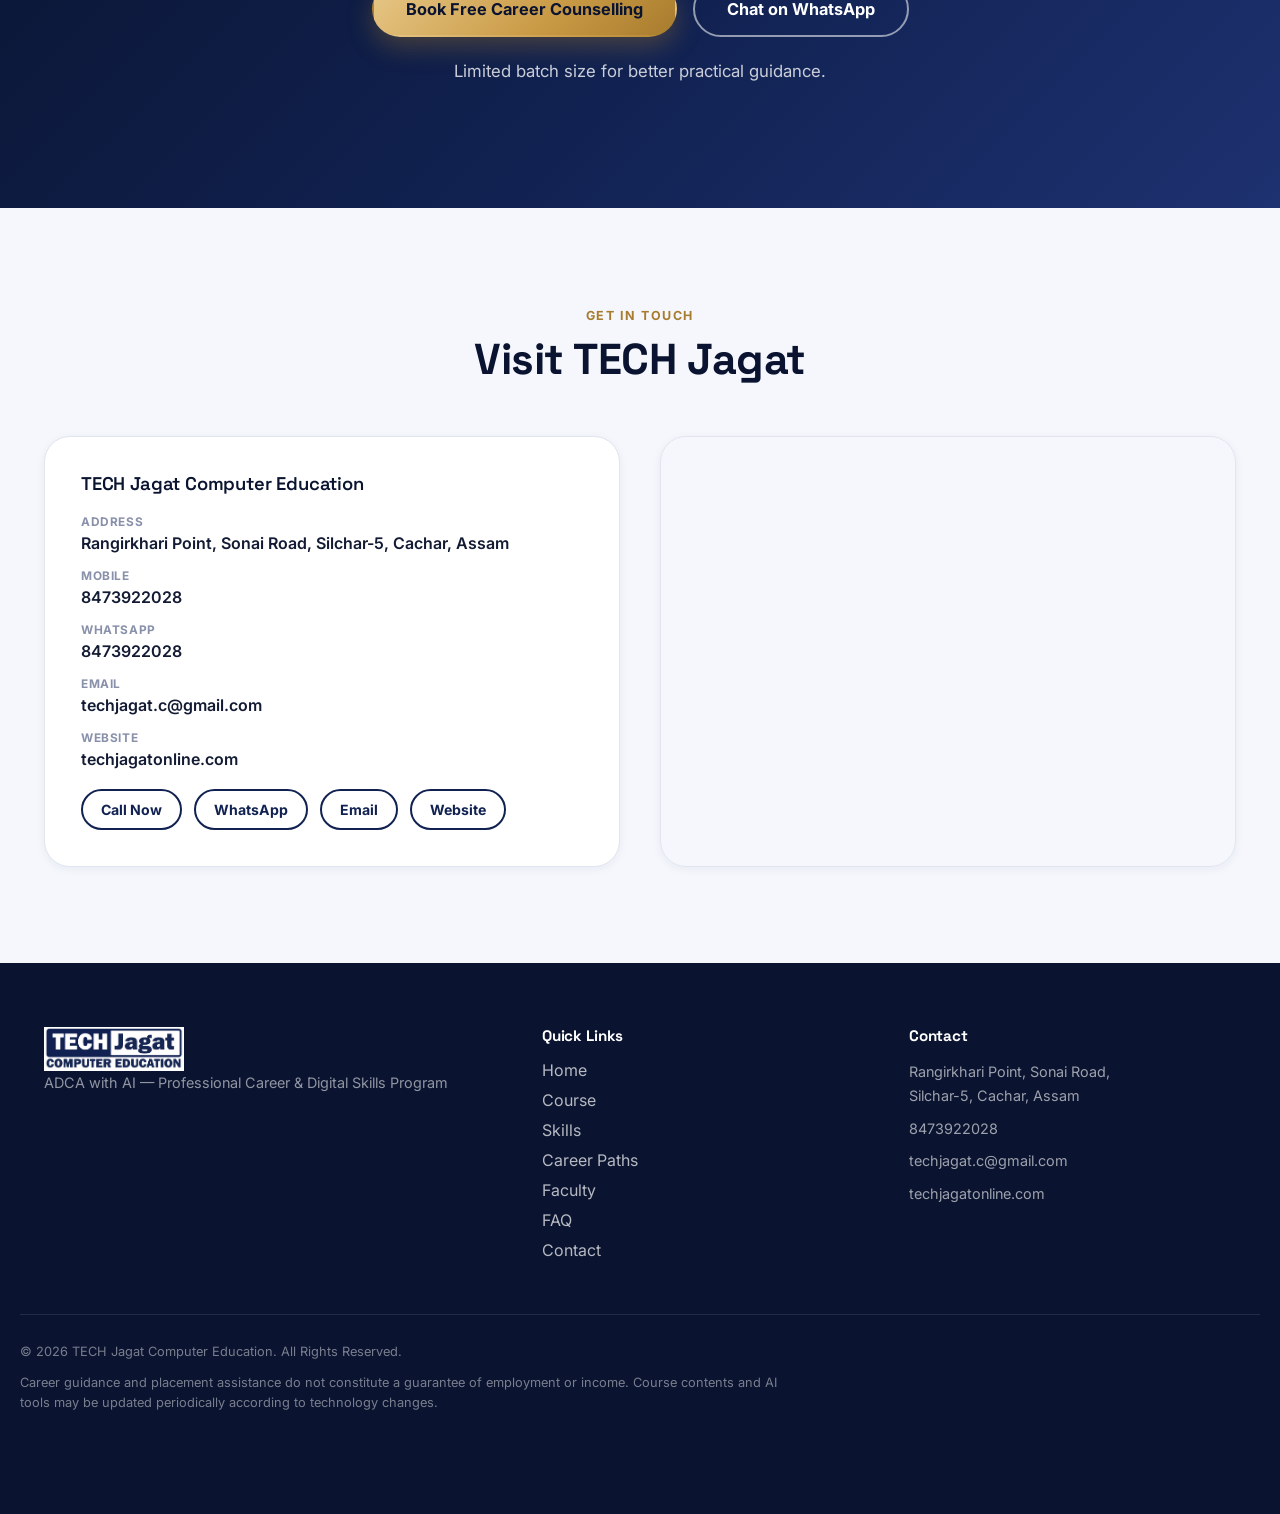
==== commit 97442e7d: "Update ADCAWithAI.html" ====
--- a/ADCAWithAI.html
+++ b/ADCAWithAI.html
@@ -645,7 +645,7 @@
         </div>
         <div class="fee-payment-row">
           <span>Monthly</span>
-          <span>00000</span>
+          <span><strong data-fee-remaining></strong>00000</strong></span>
           
           <!--<strong data-fee-remaining>00000</strong>-->
         </div>
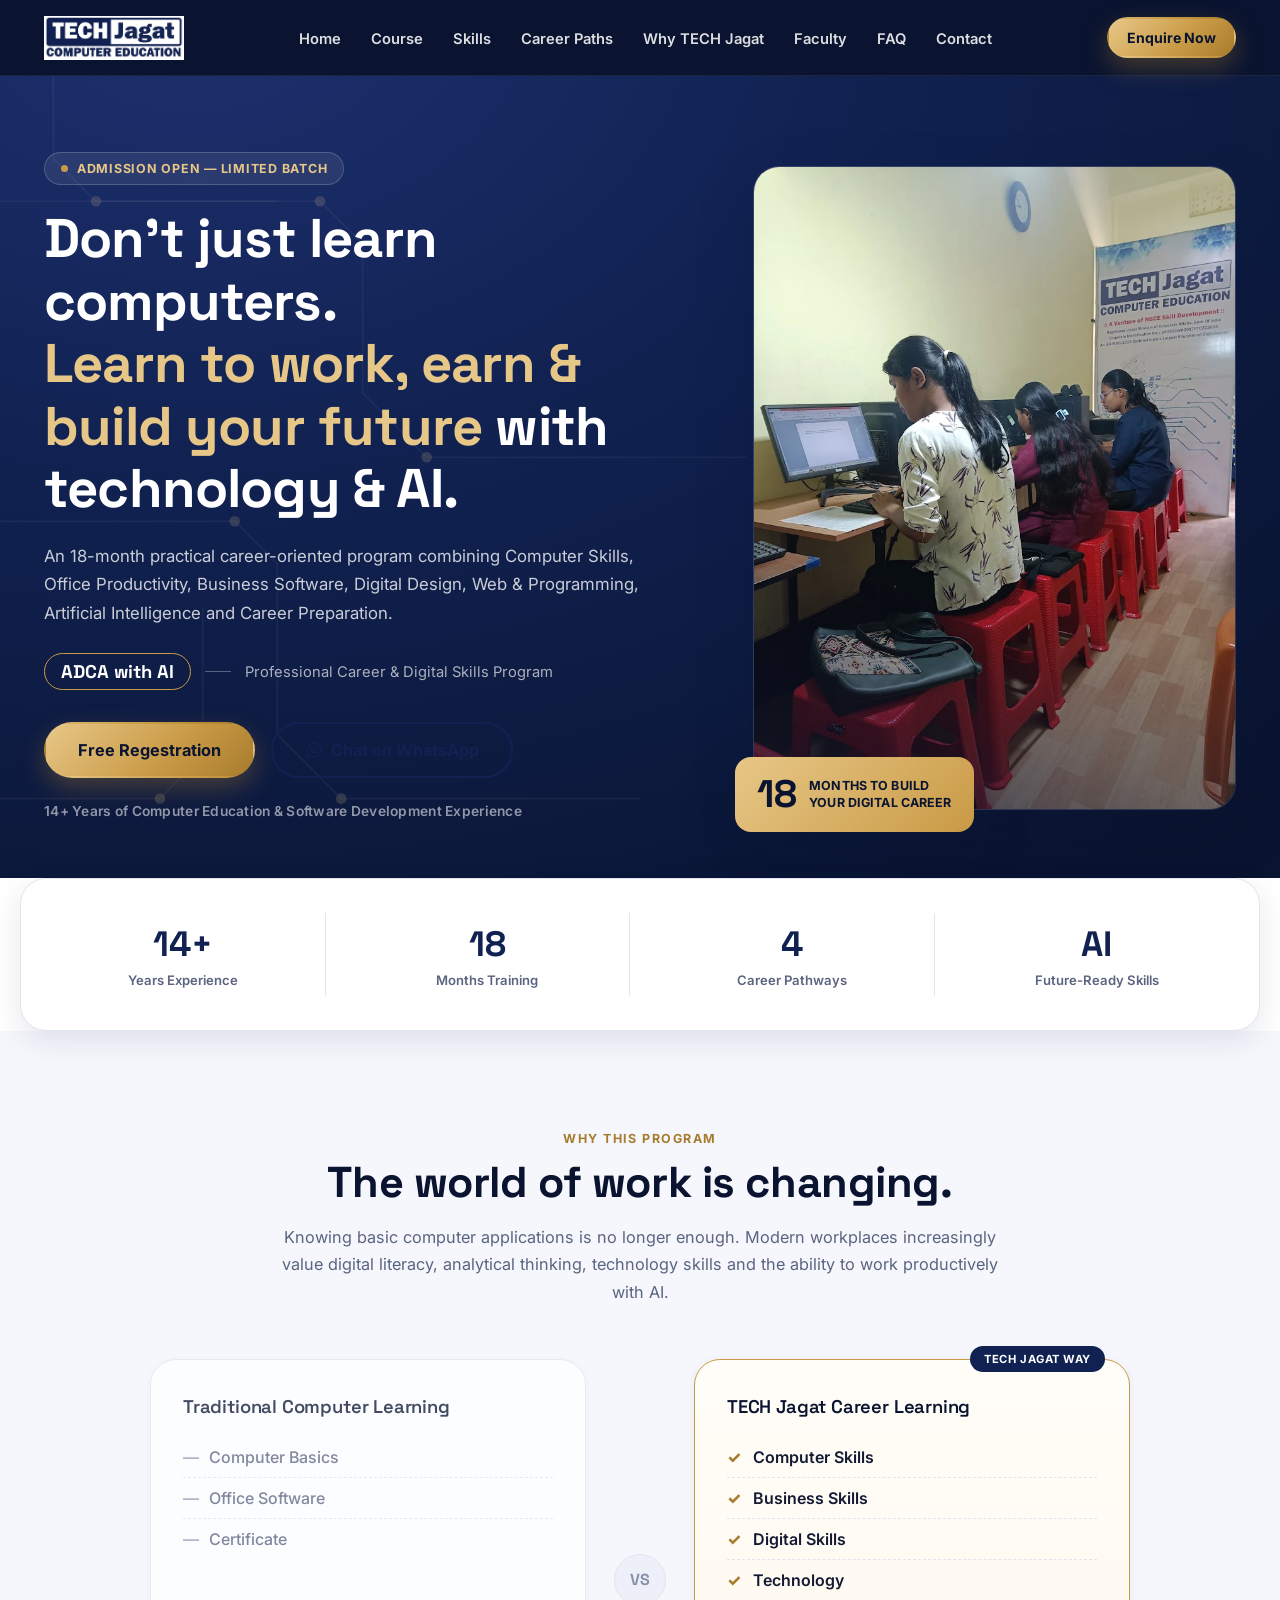
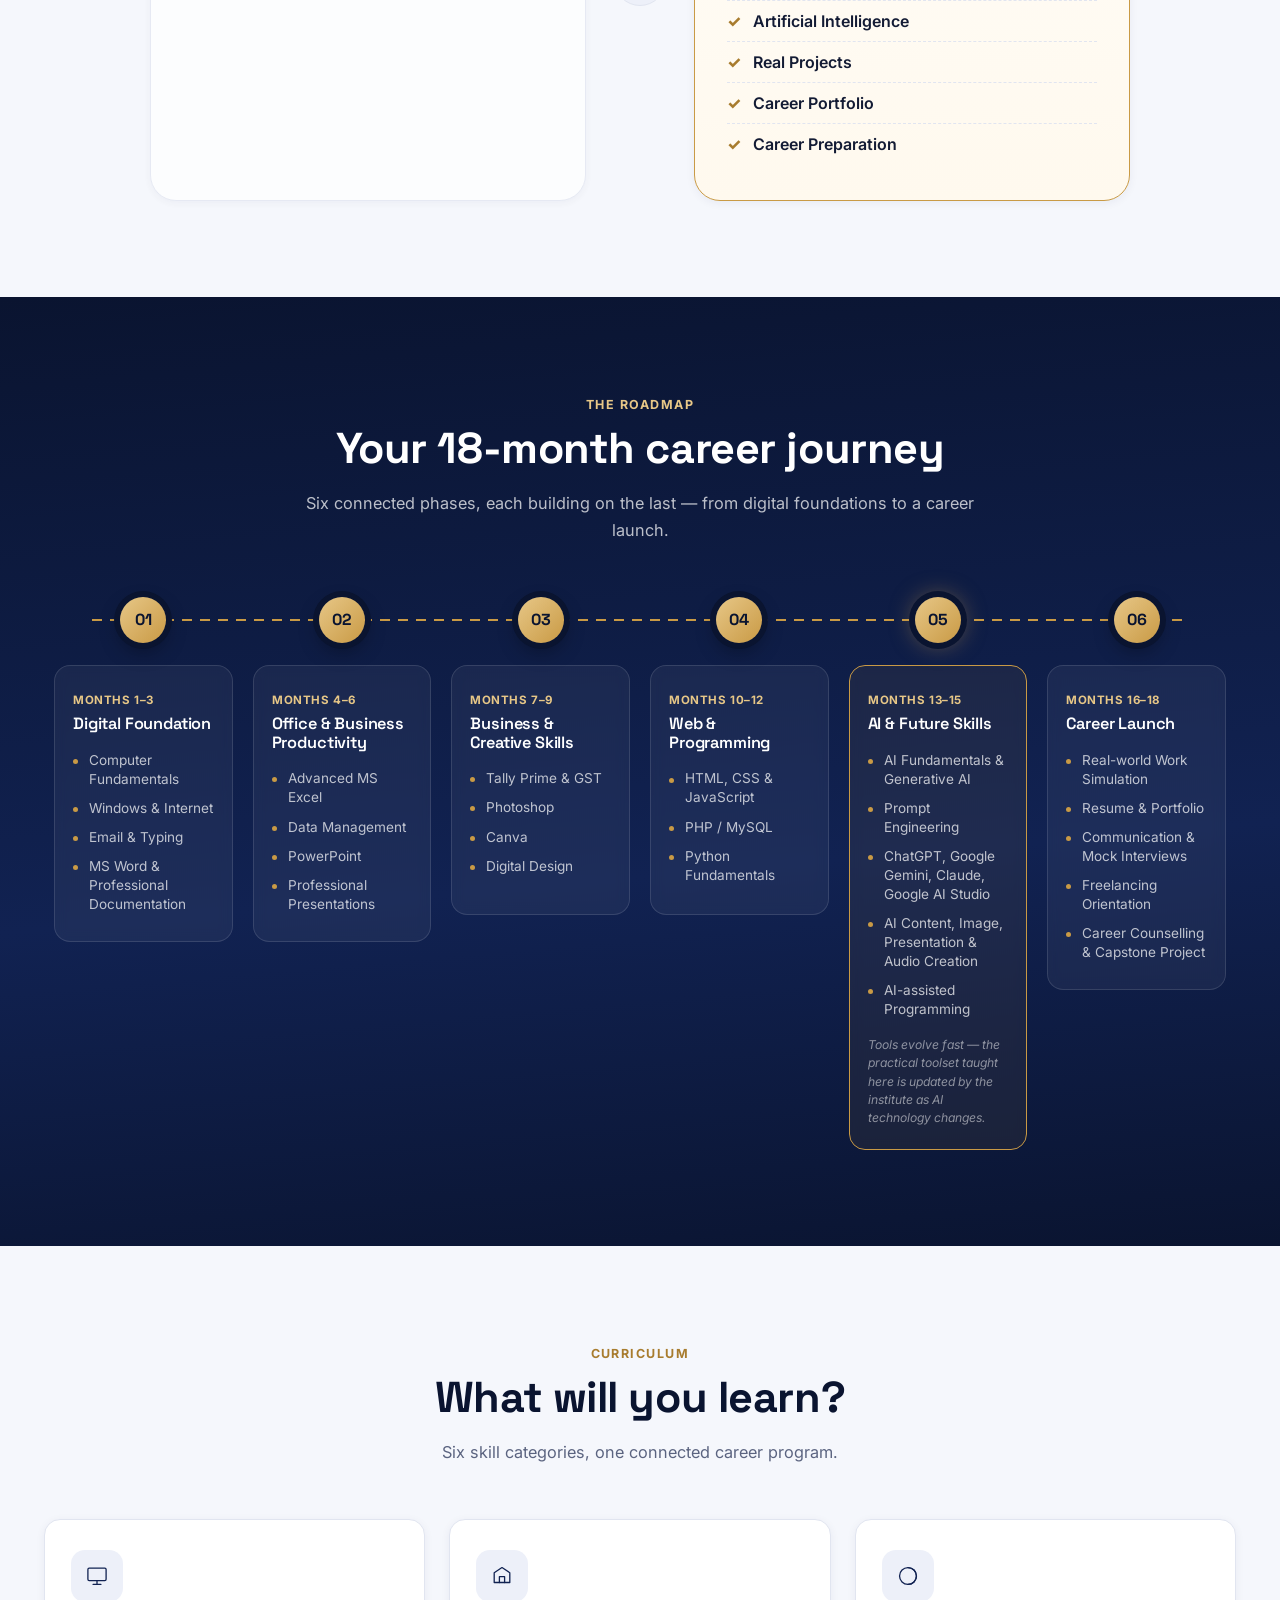
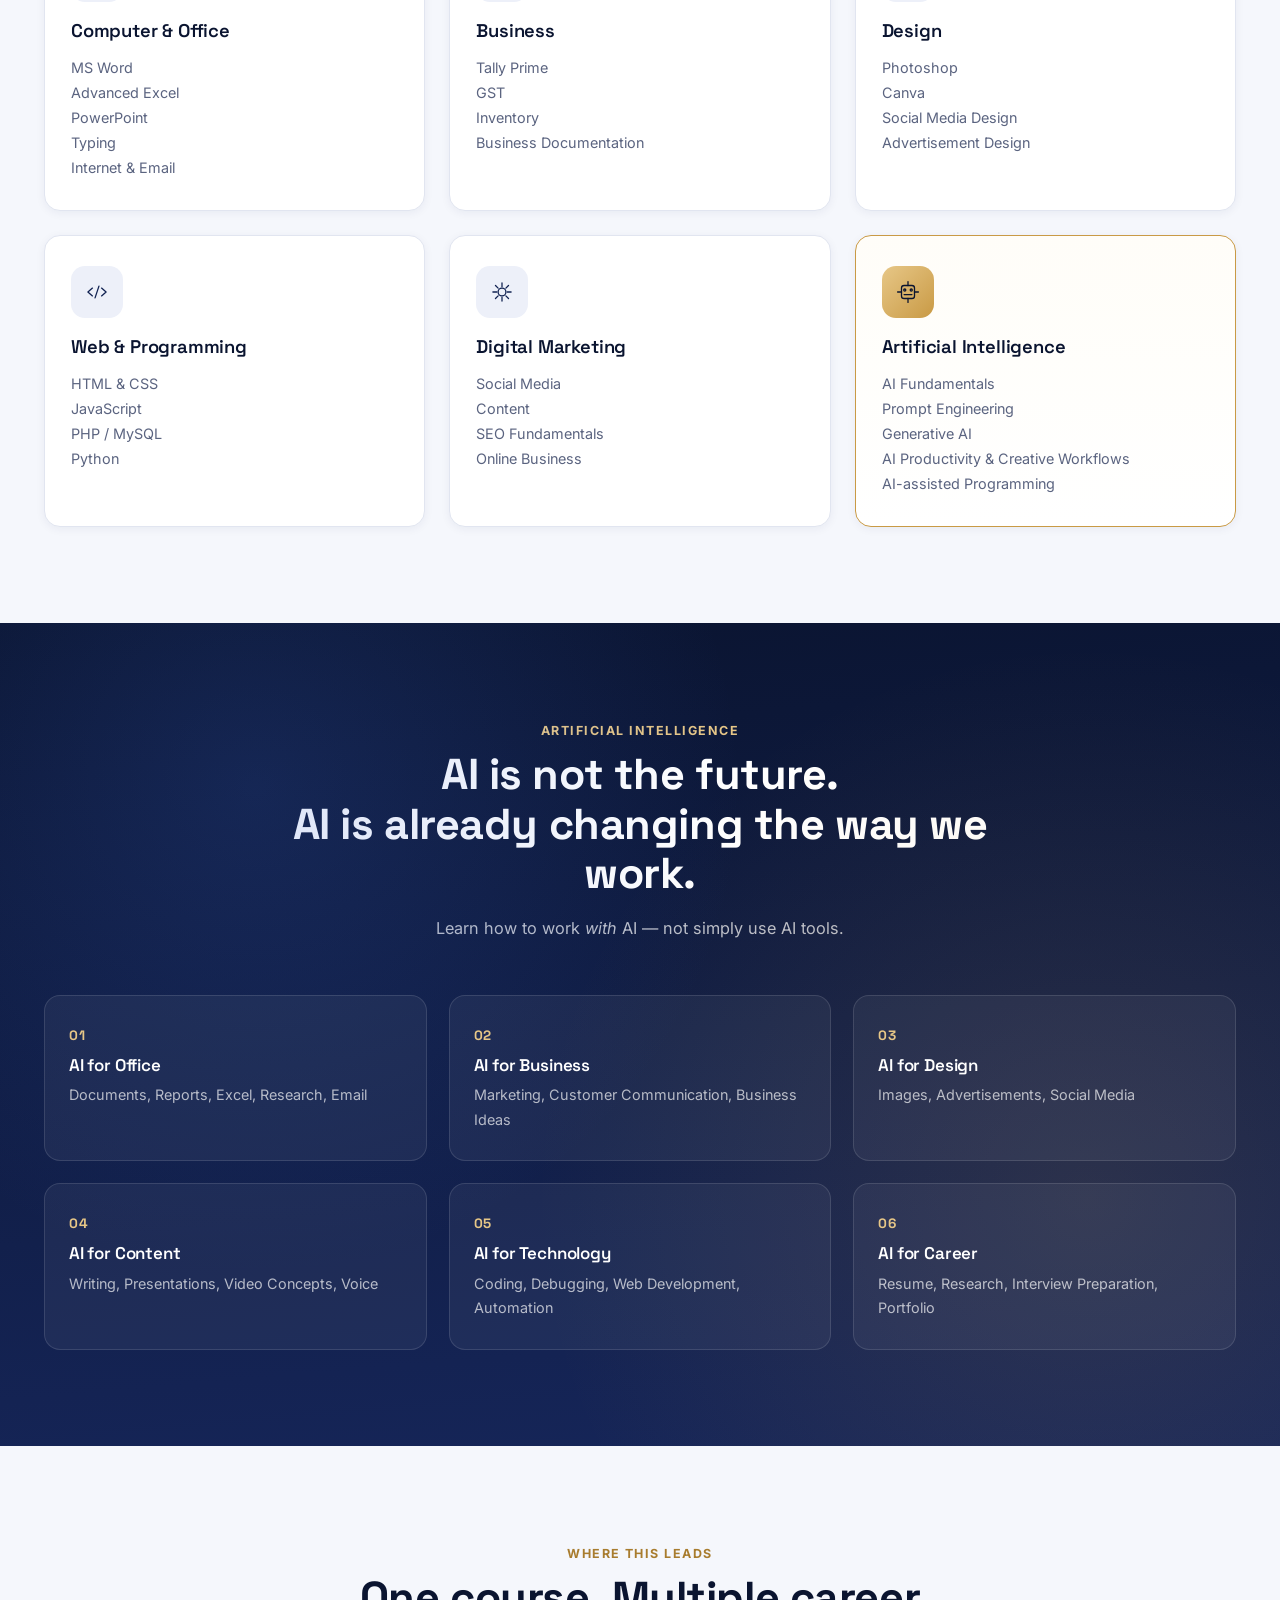
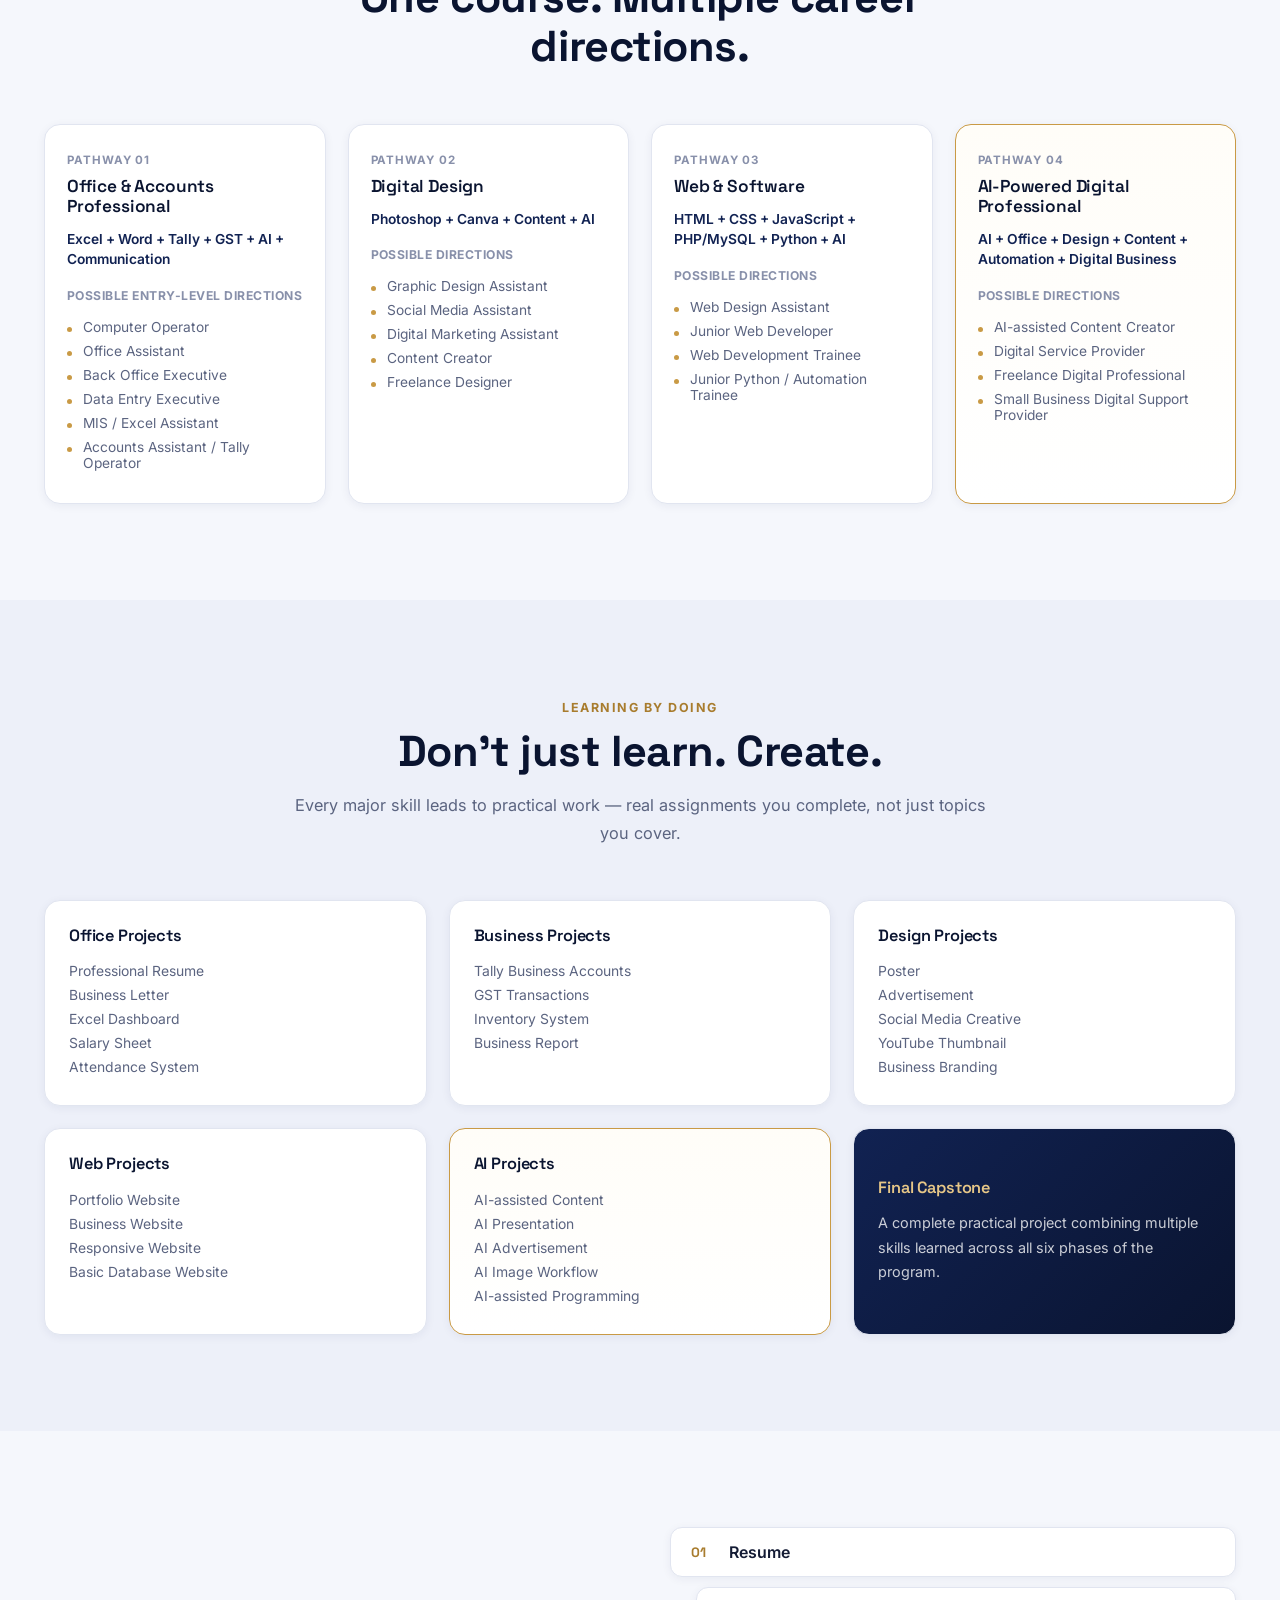
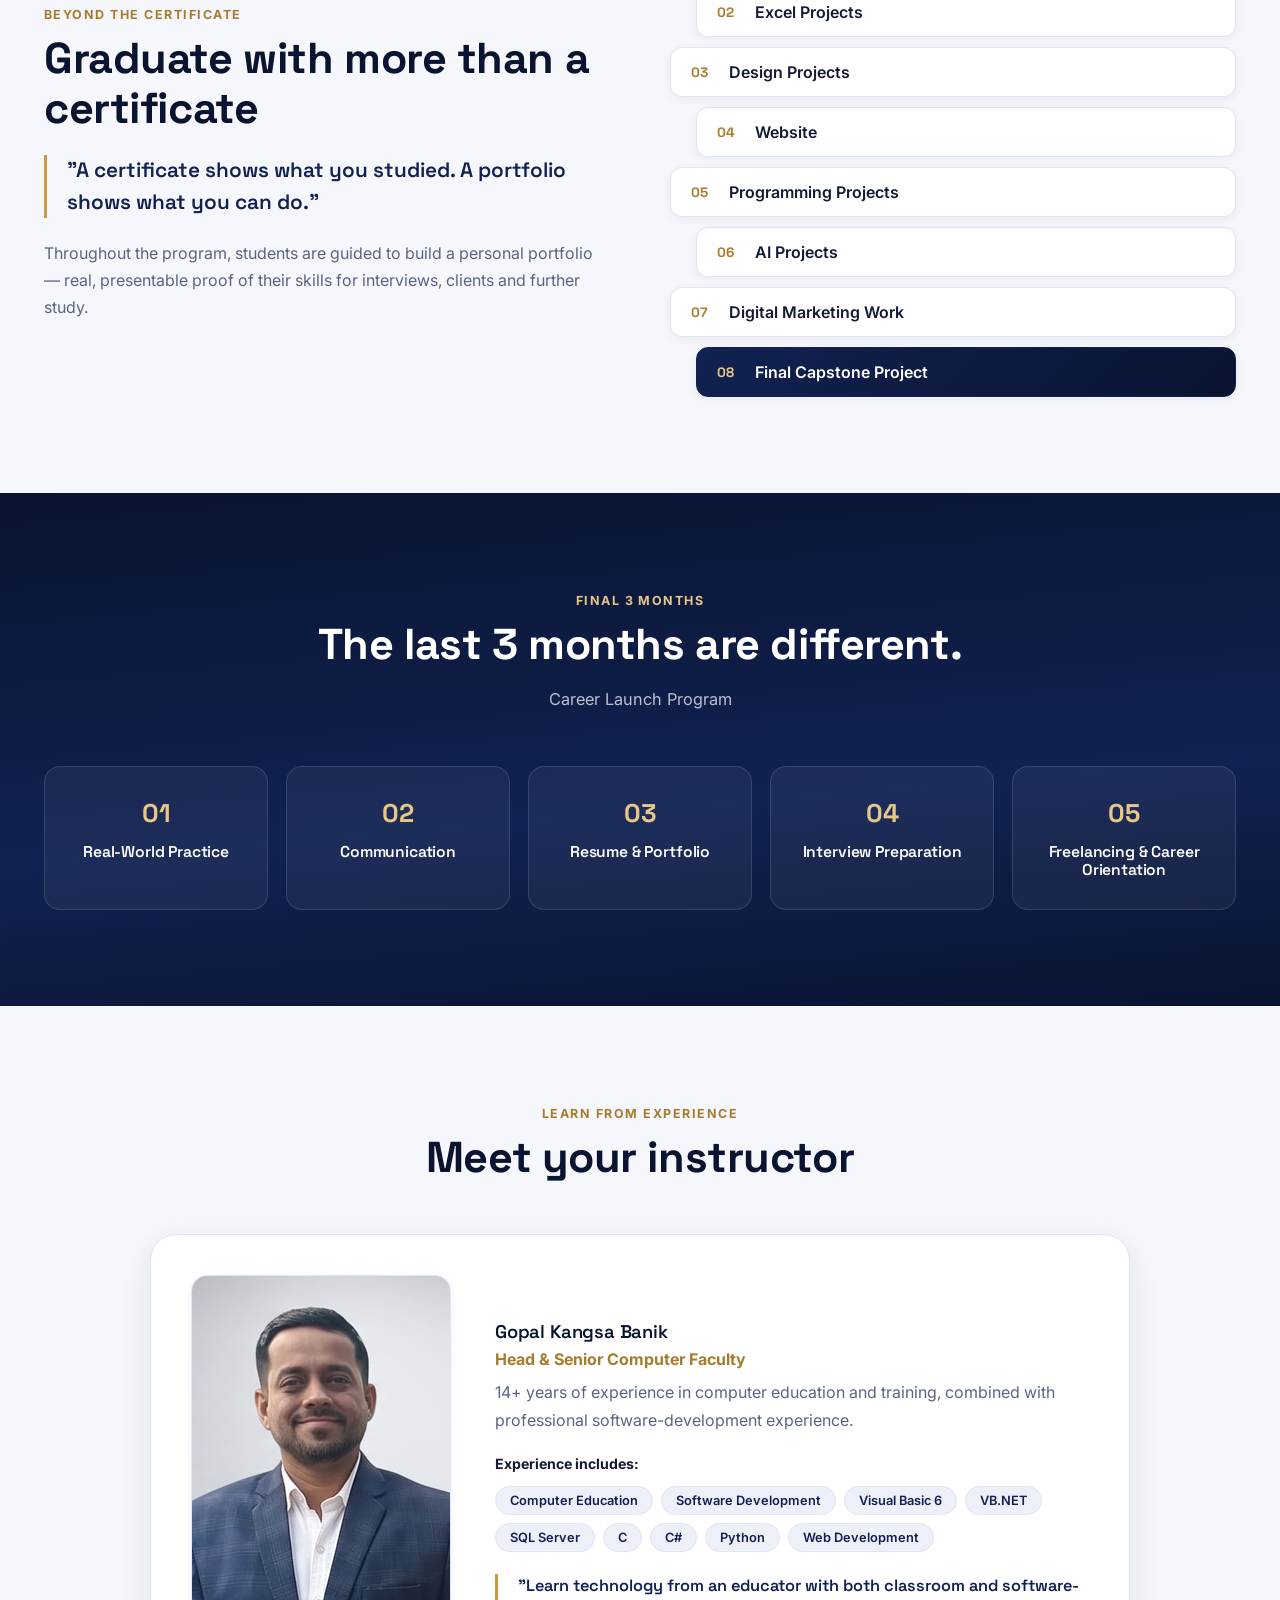
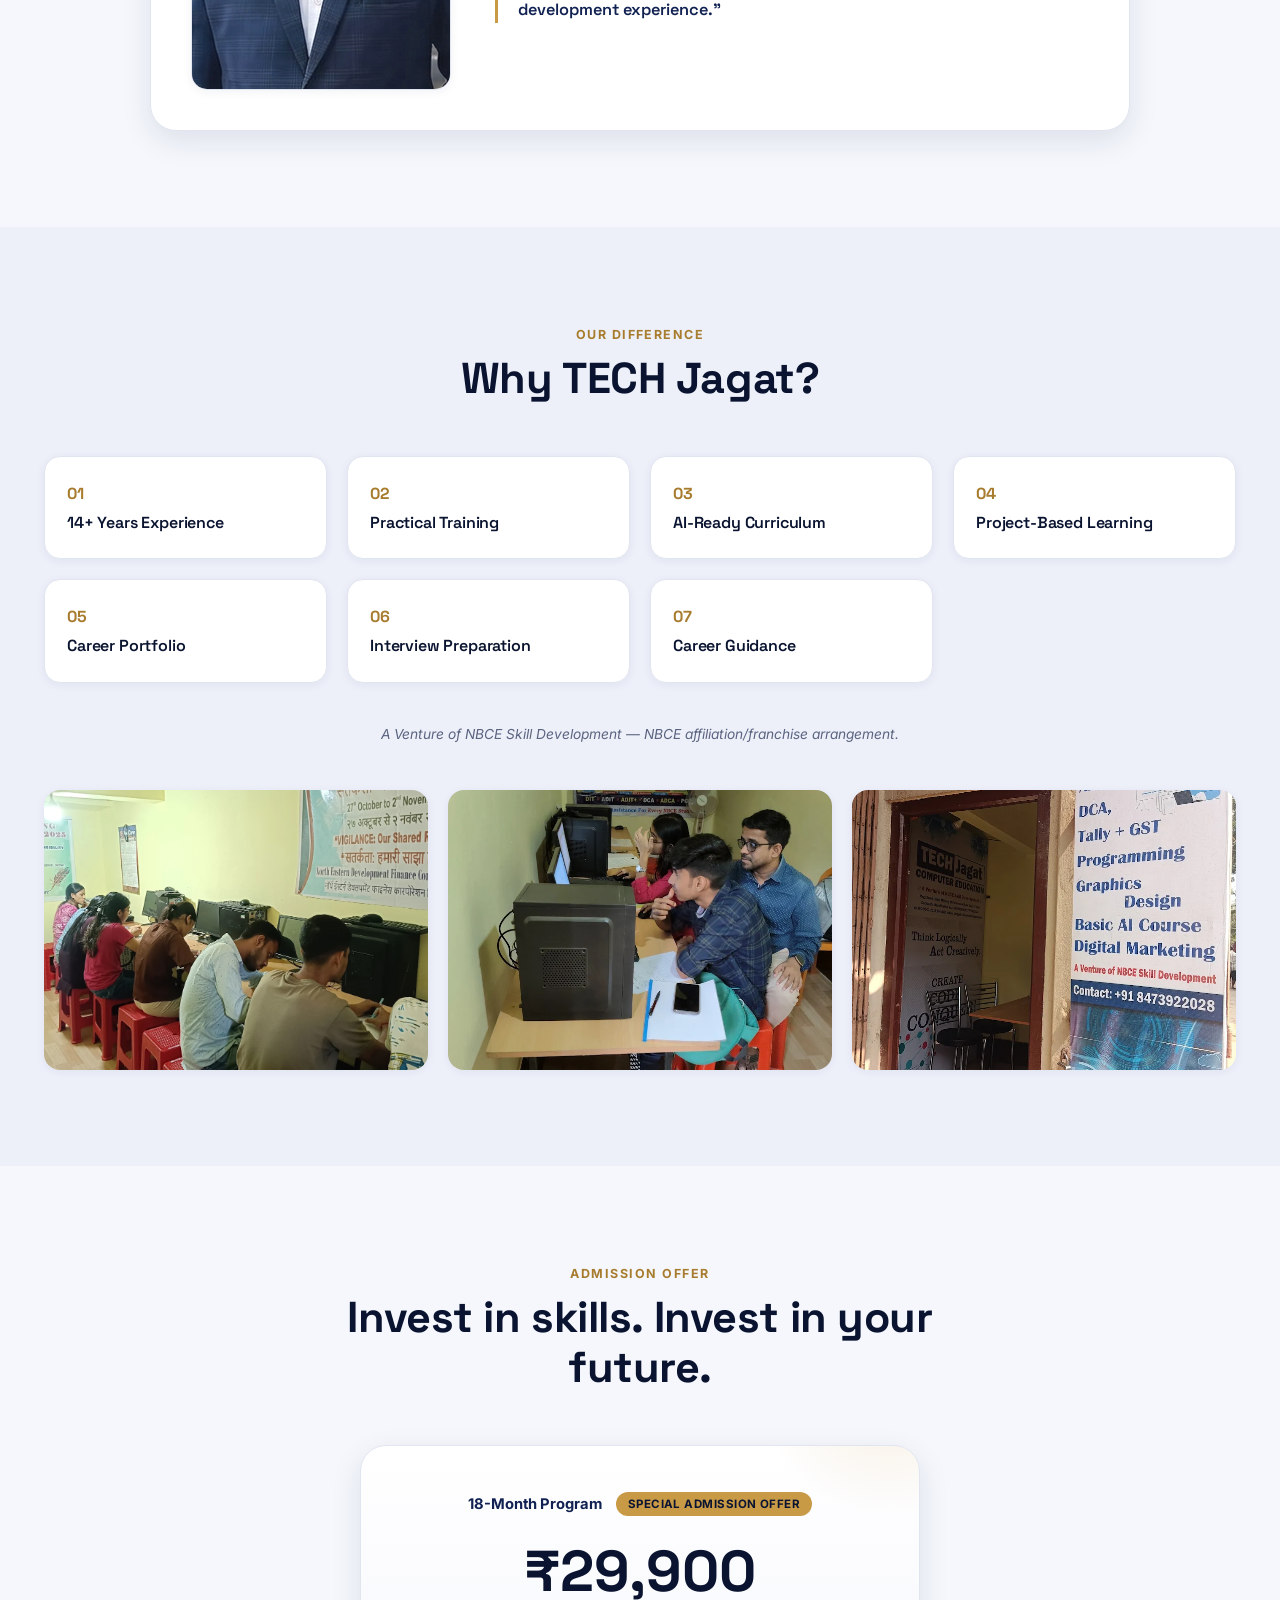
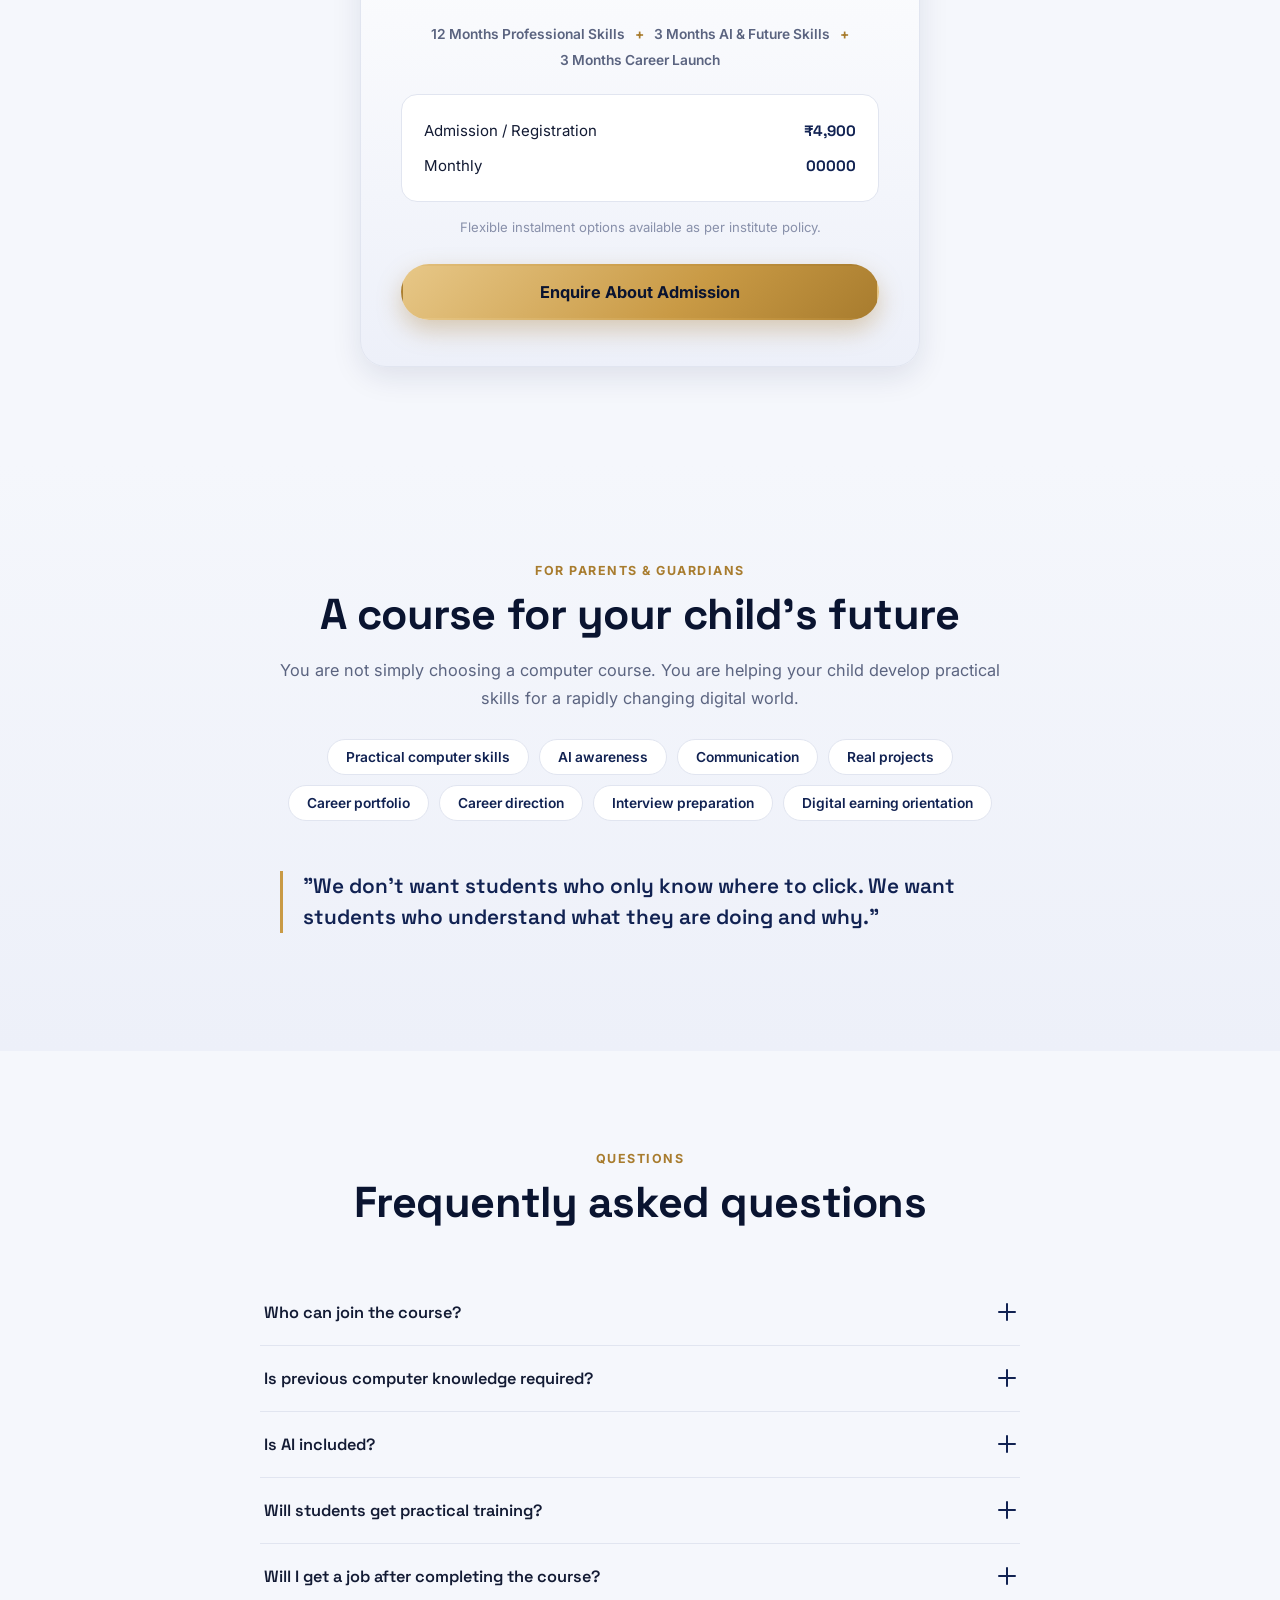
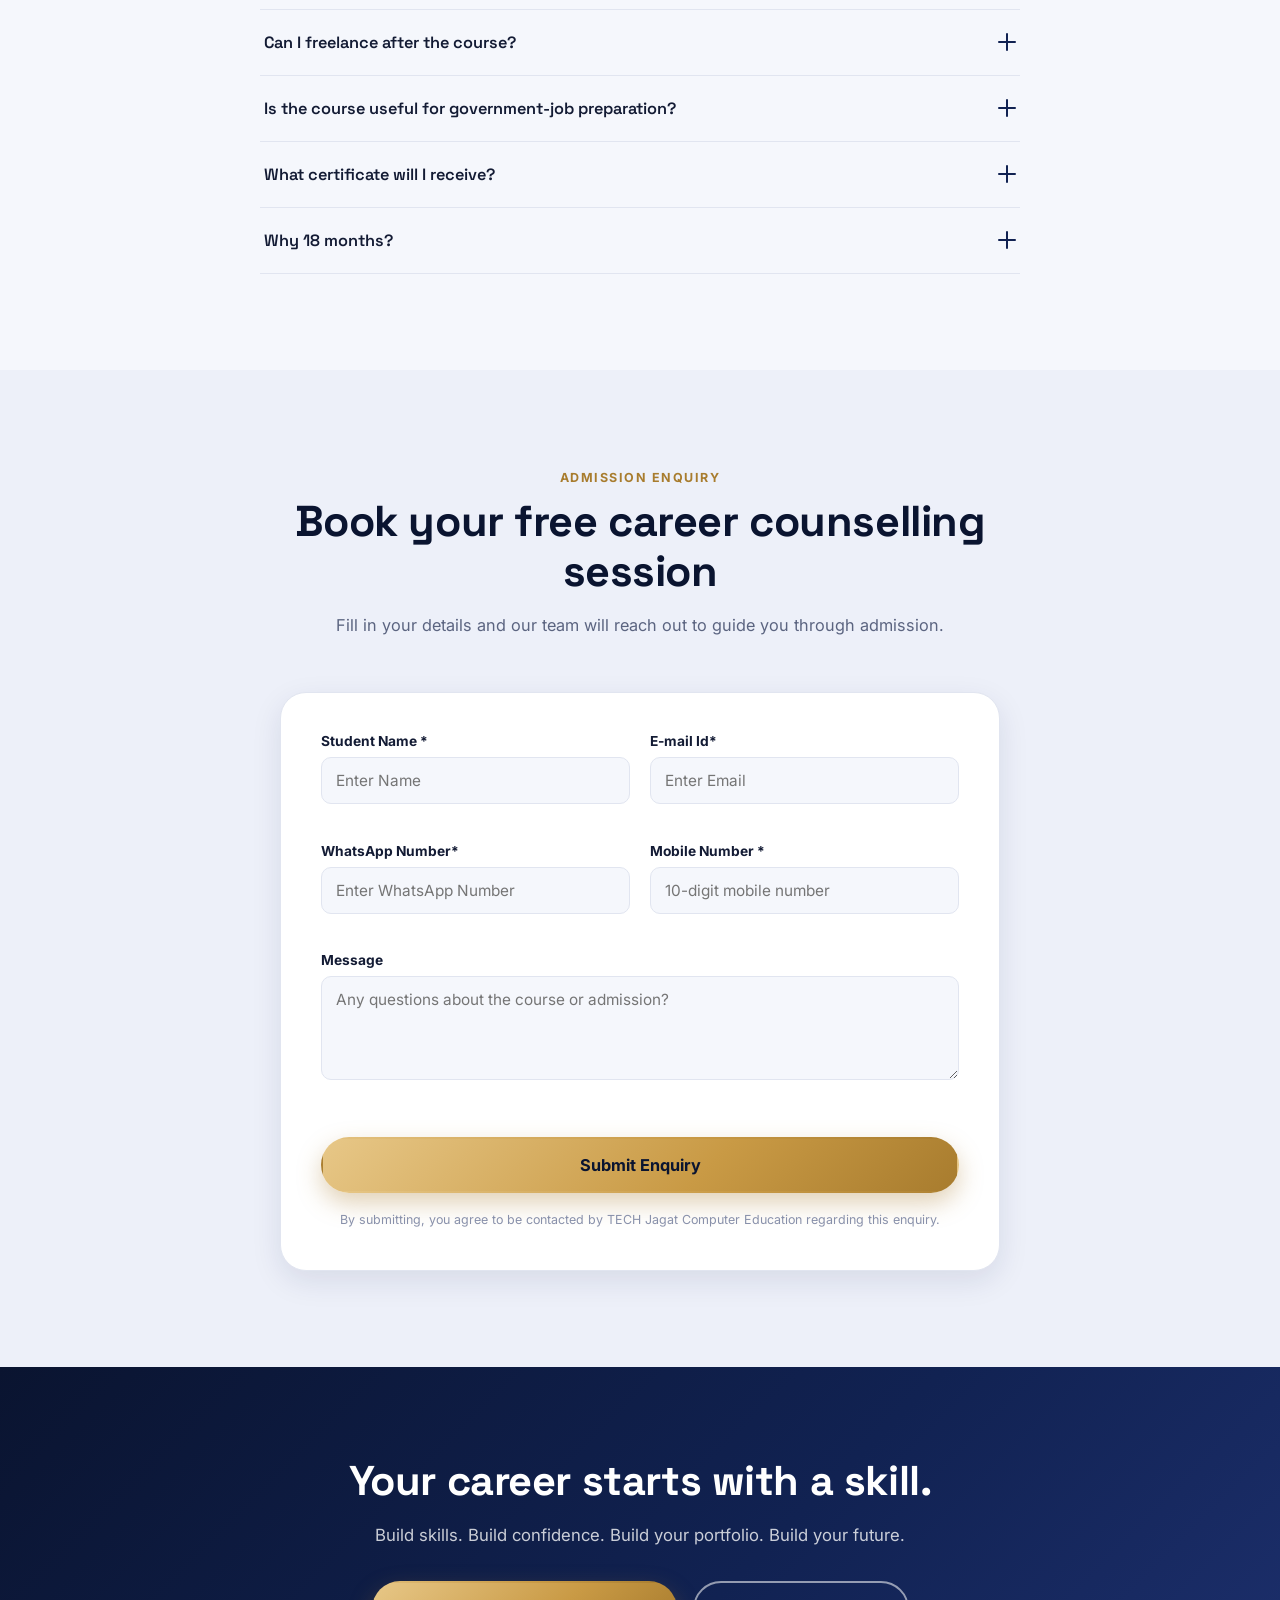
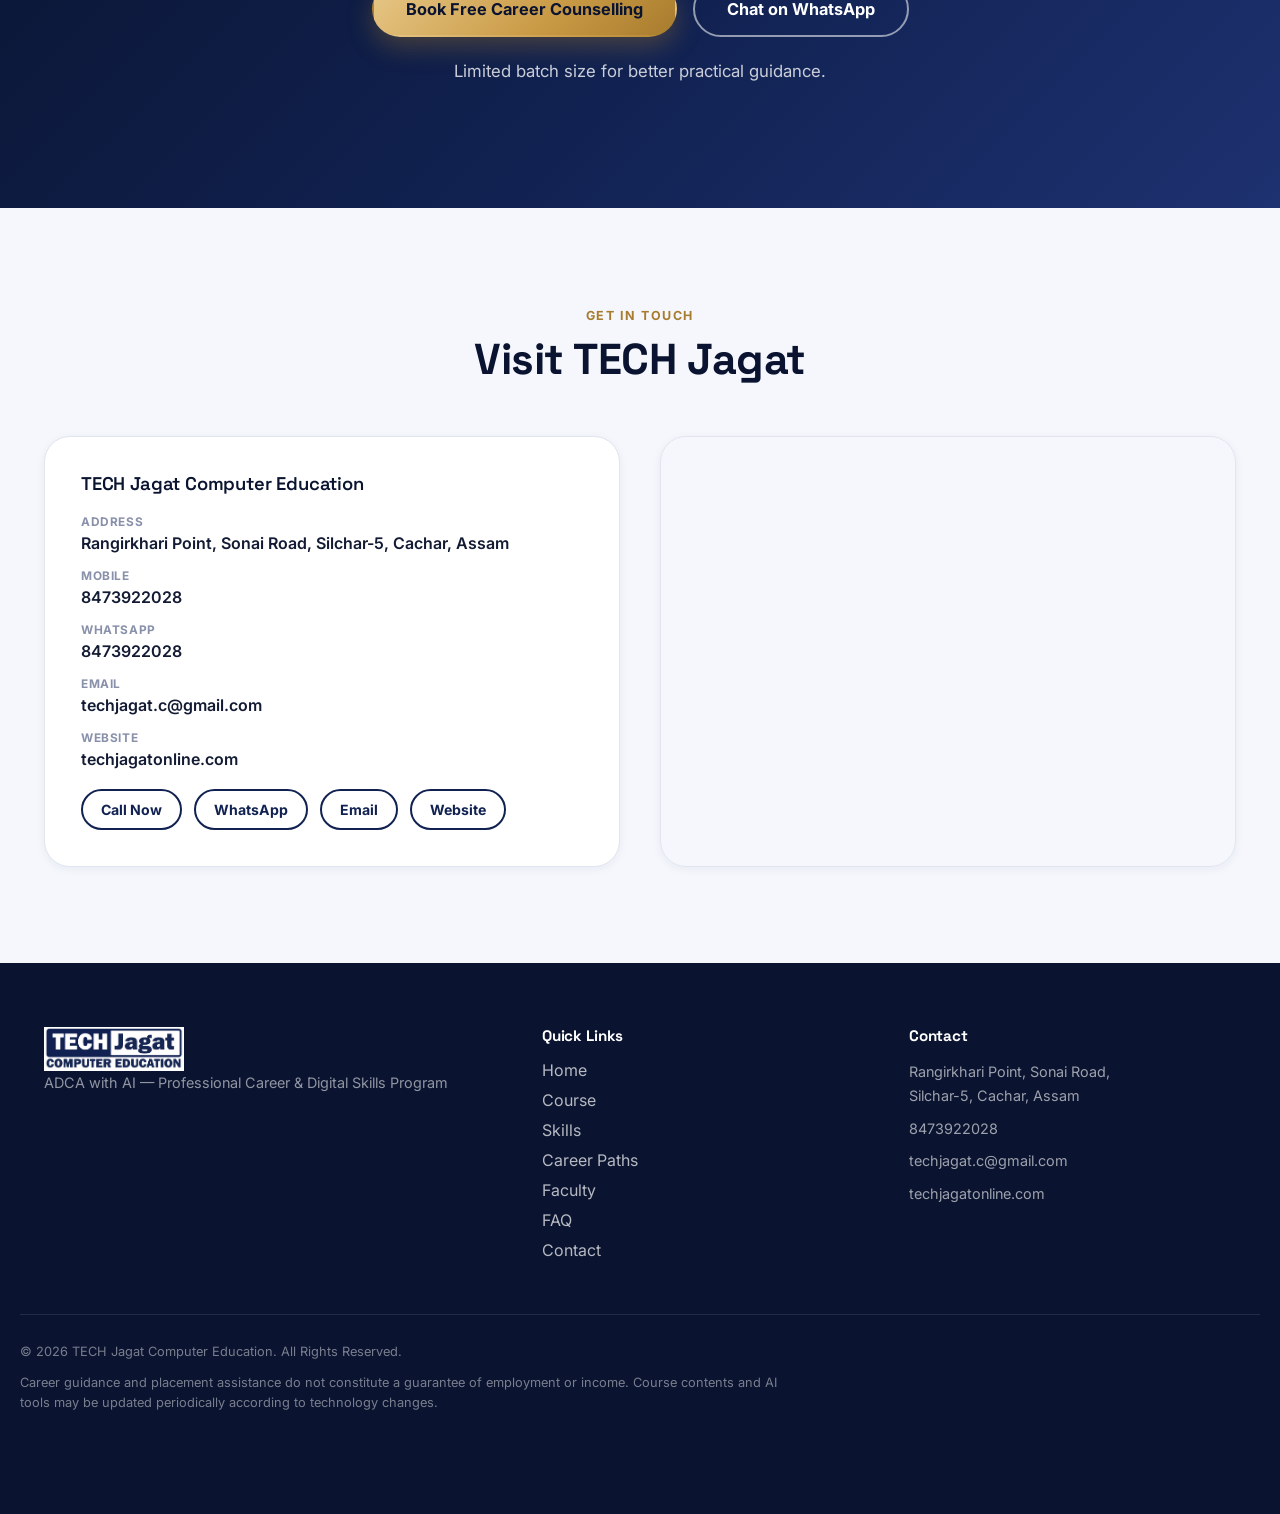
==== commit 32e28337: "Update ADCAWithAI.html" ====
--- a/ADCAWithAI.html
+++ b/ADCAWithAI.html
@@ -645,7 +645,7 @@
         </div>
         <div class="fee-payment-row">
           <span>Monthly</span>
-          <span><strong data-fee-remaining></strong>00000</strong></span>
+          <span><strong>00000</strong></span>
           
           <!--<strong data-fee-remaining>00000</strong>-->
         </div>
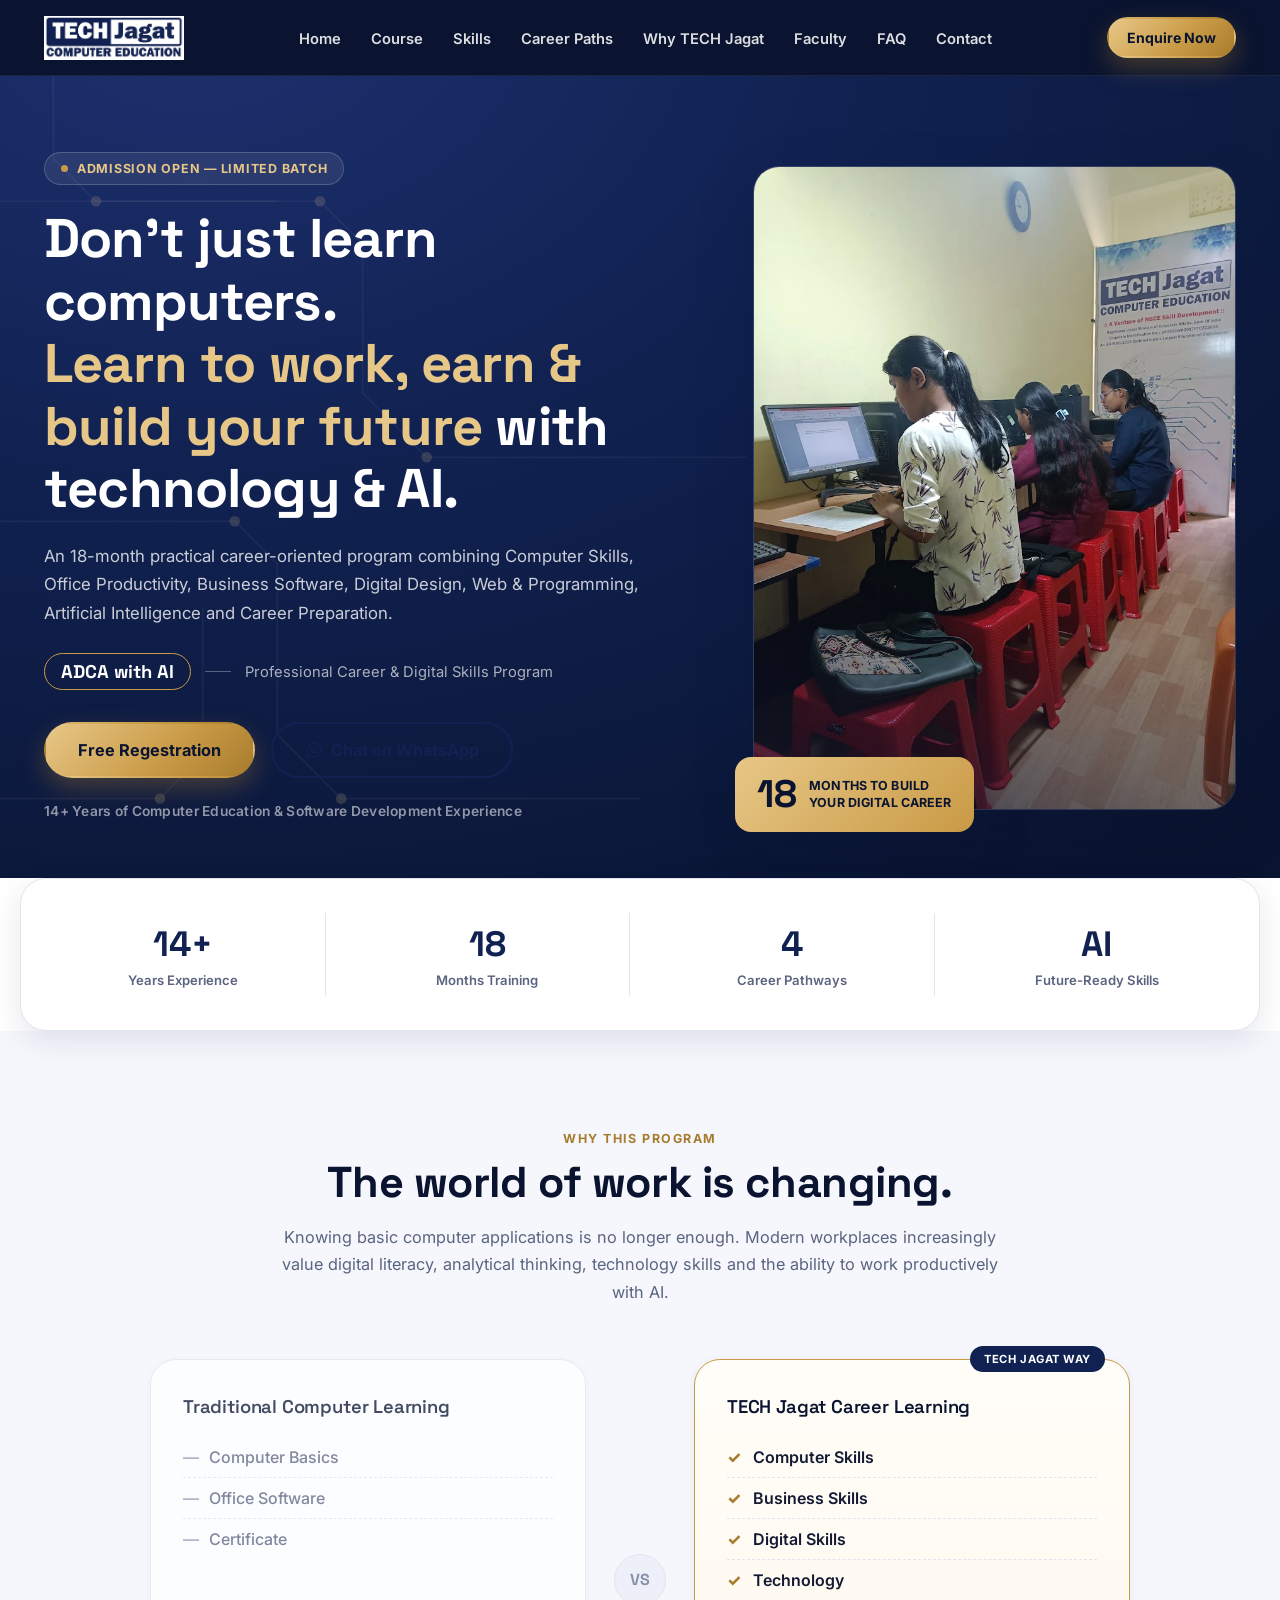
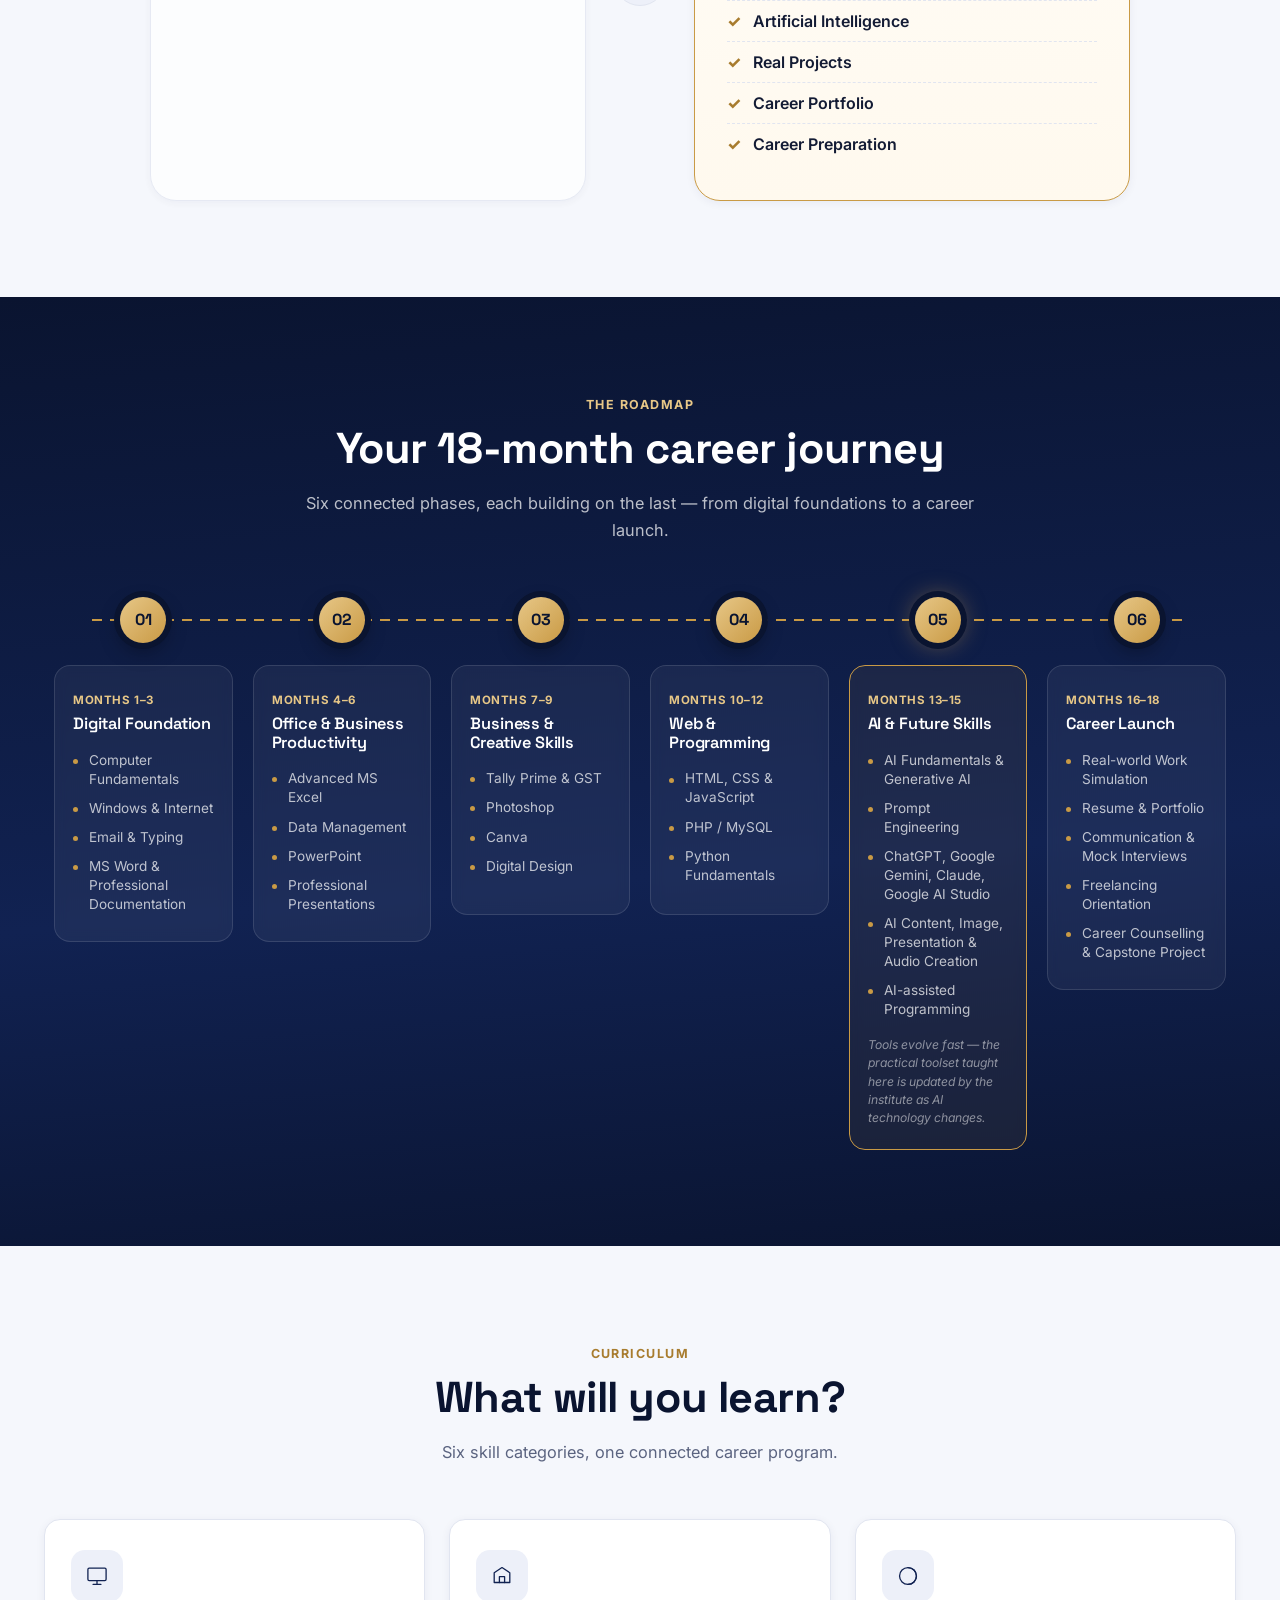
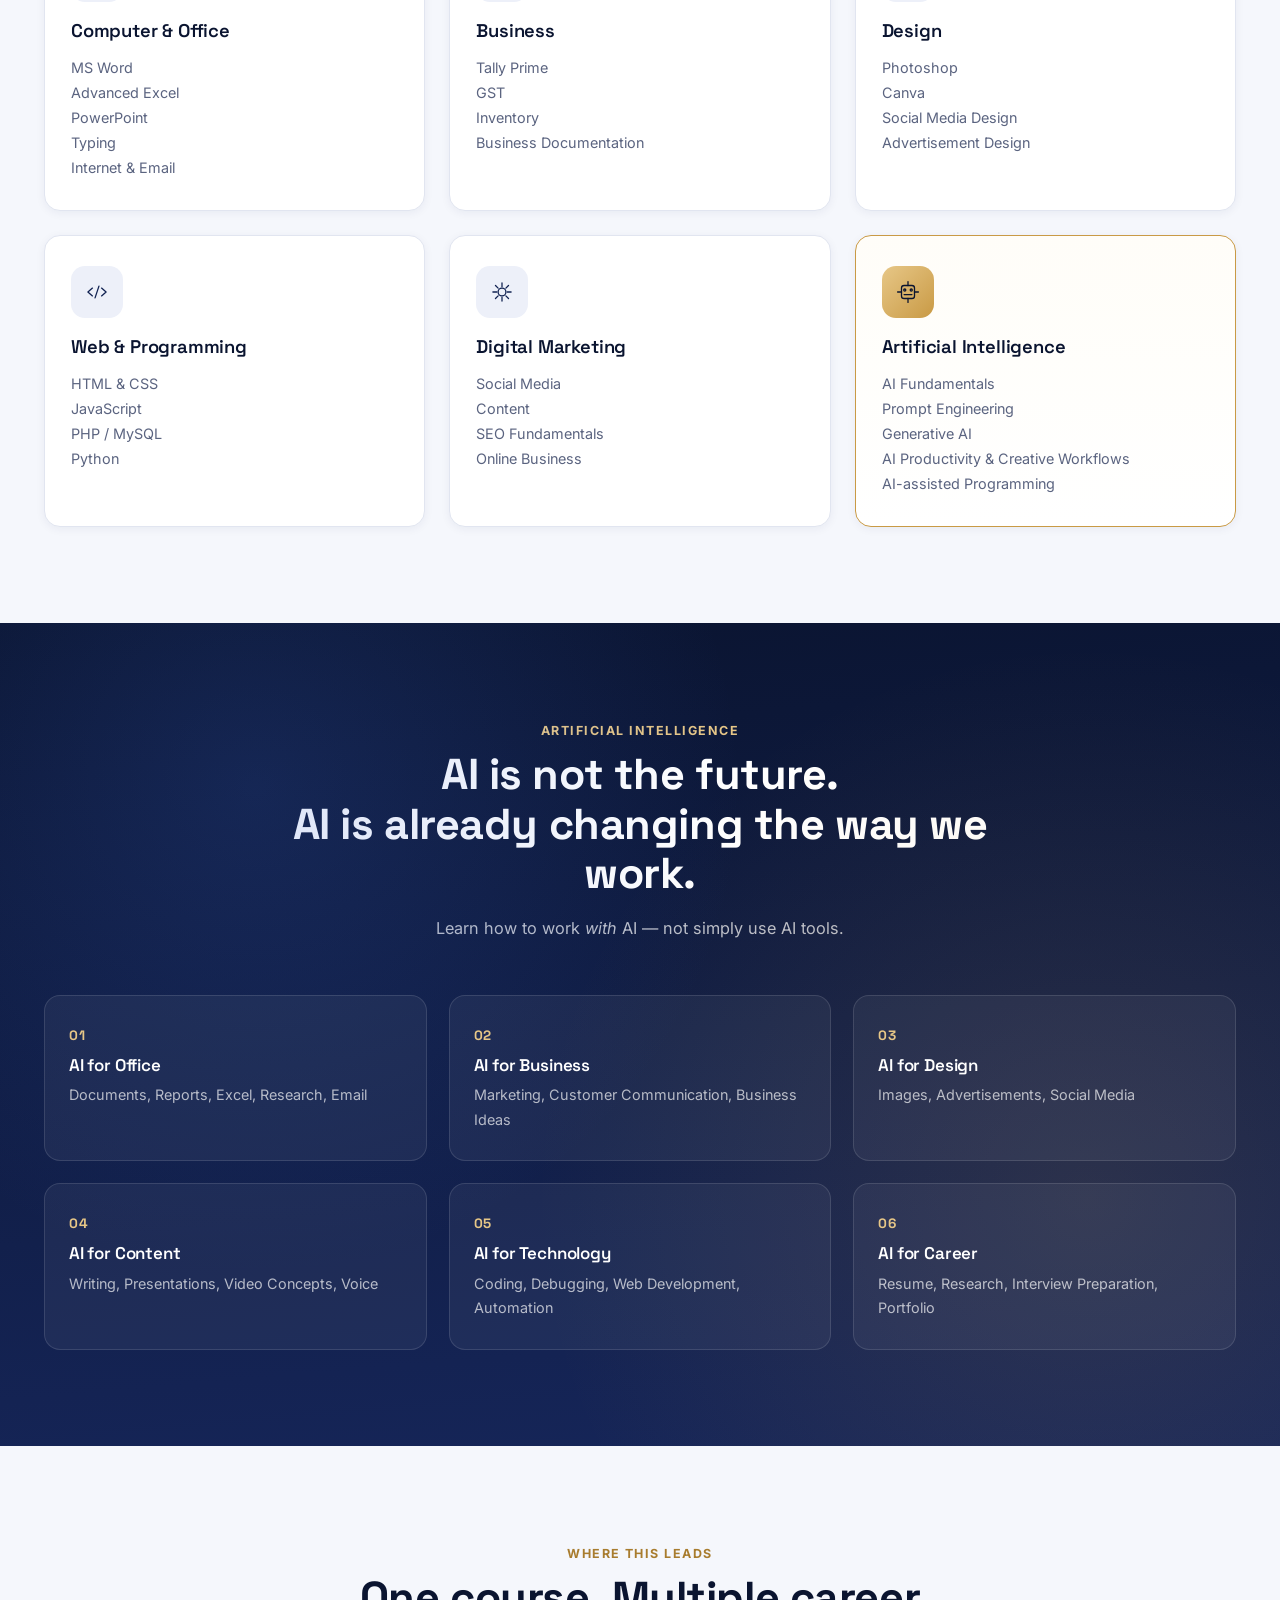
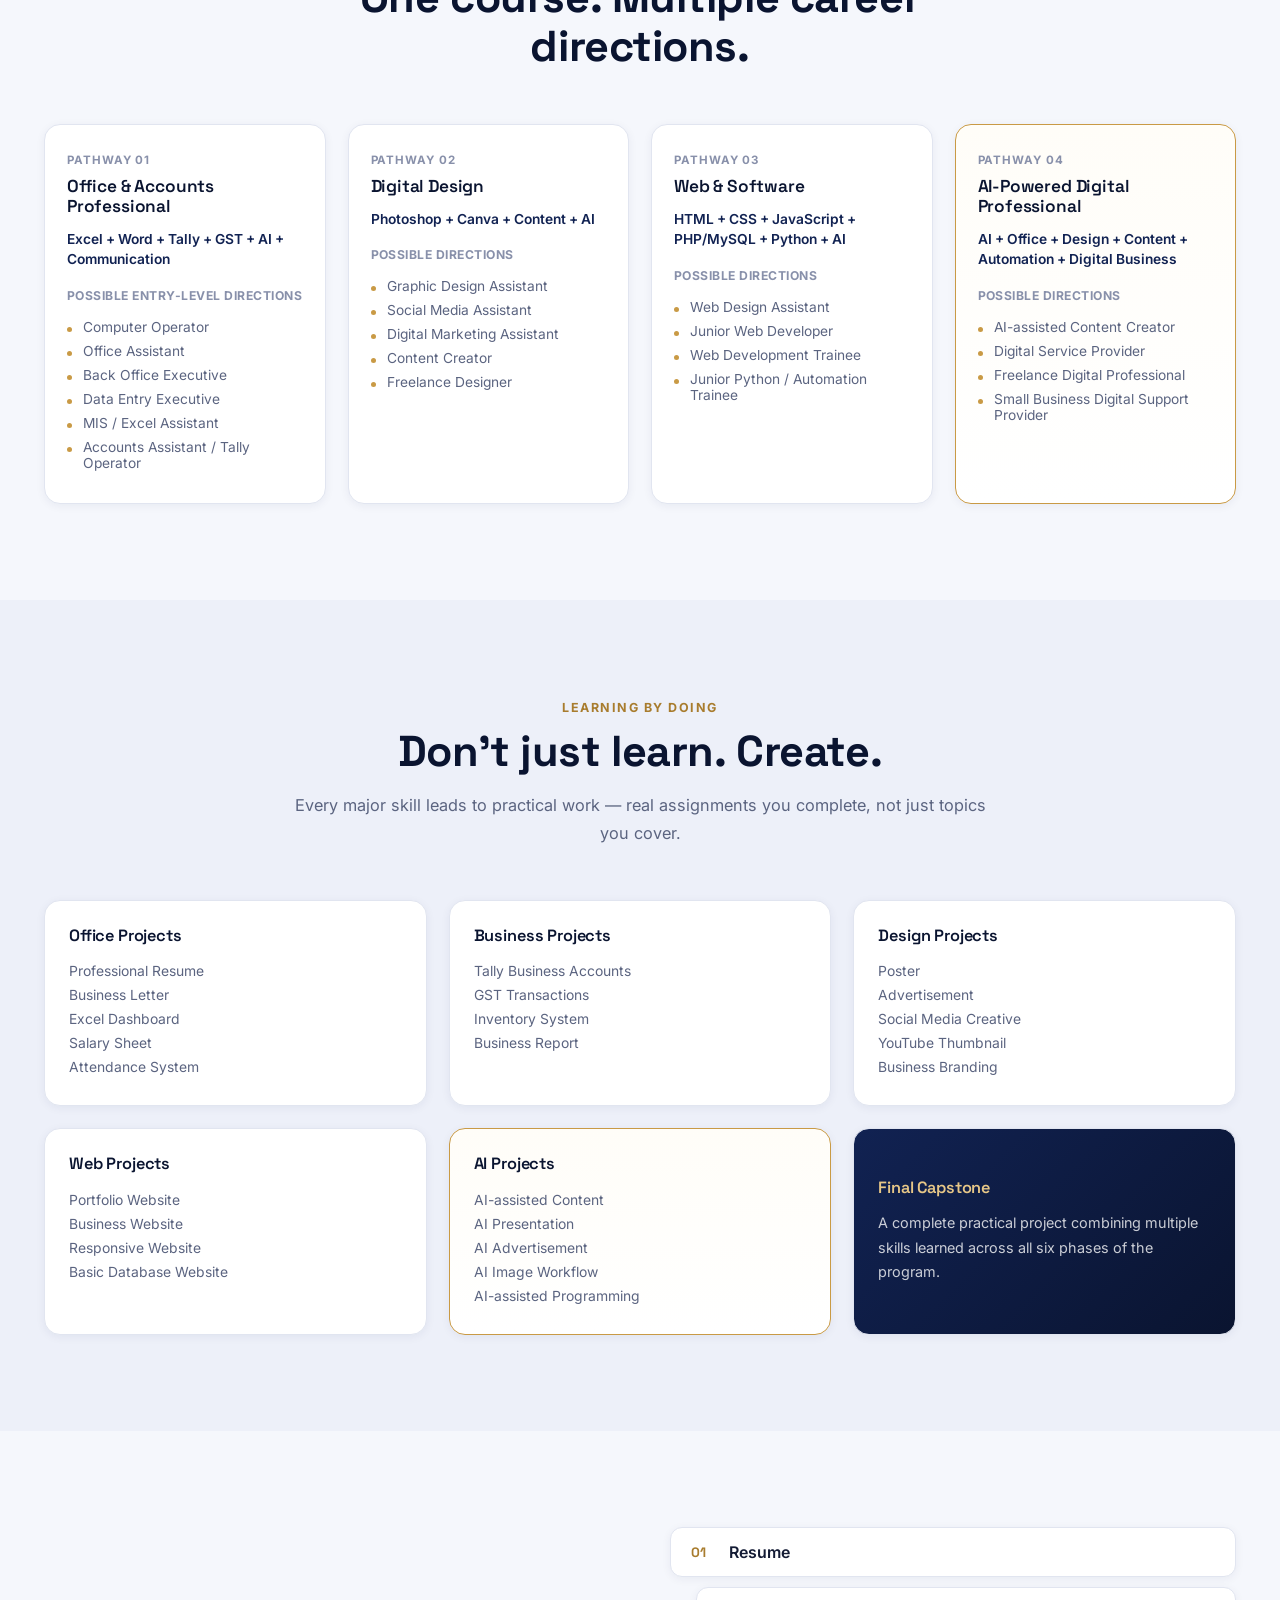
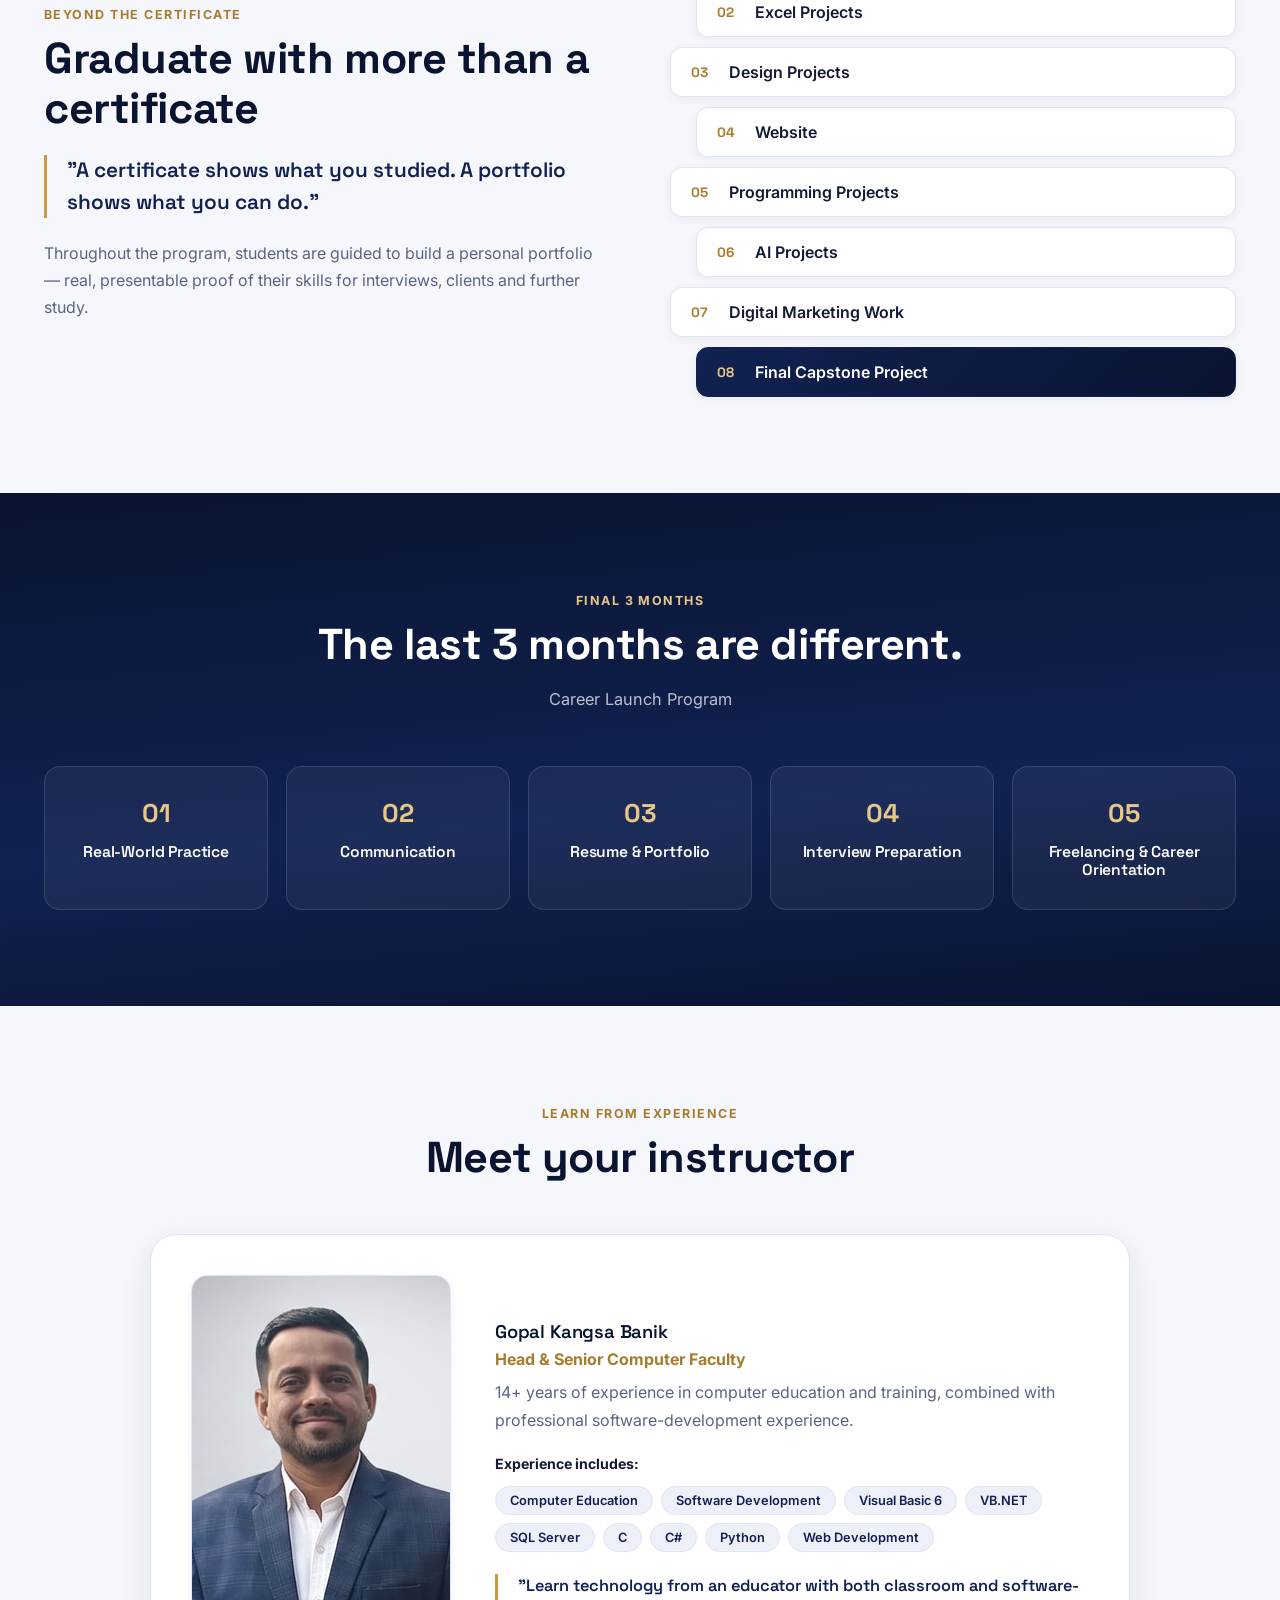
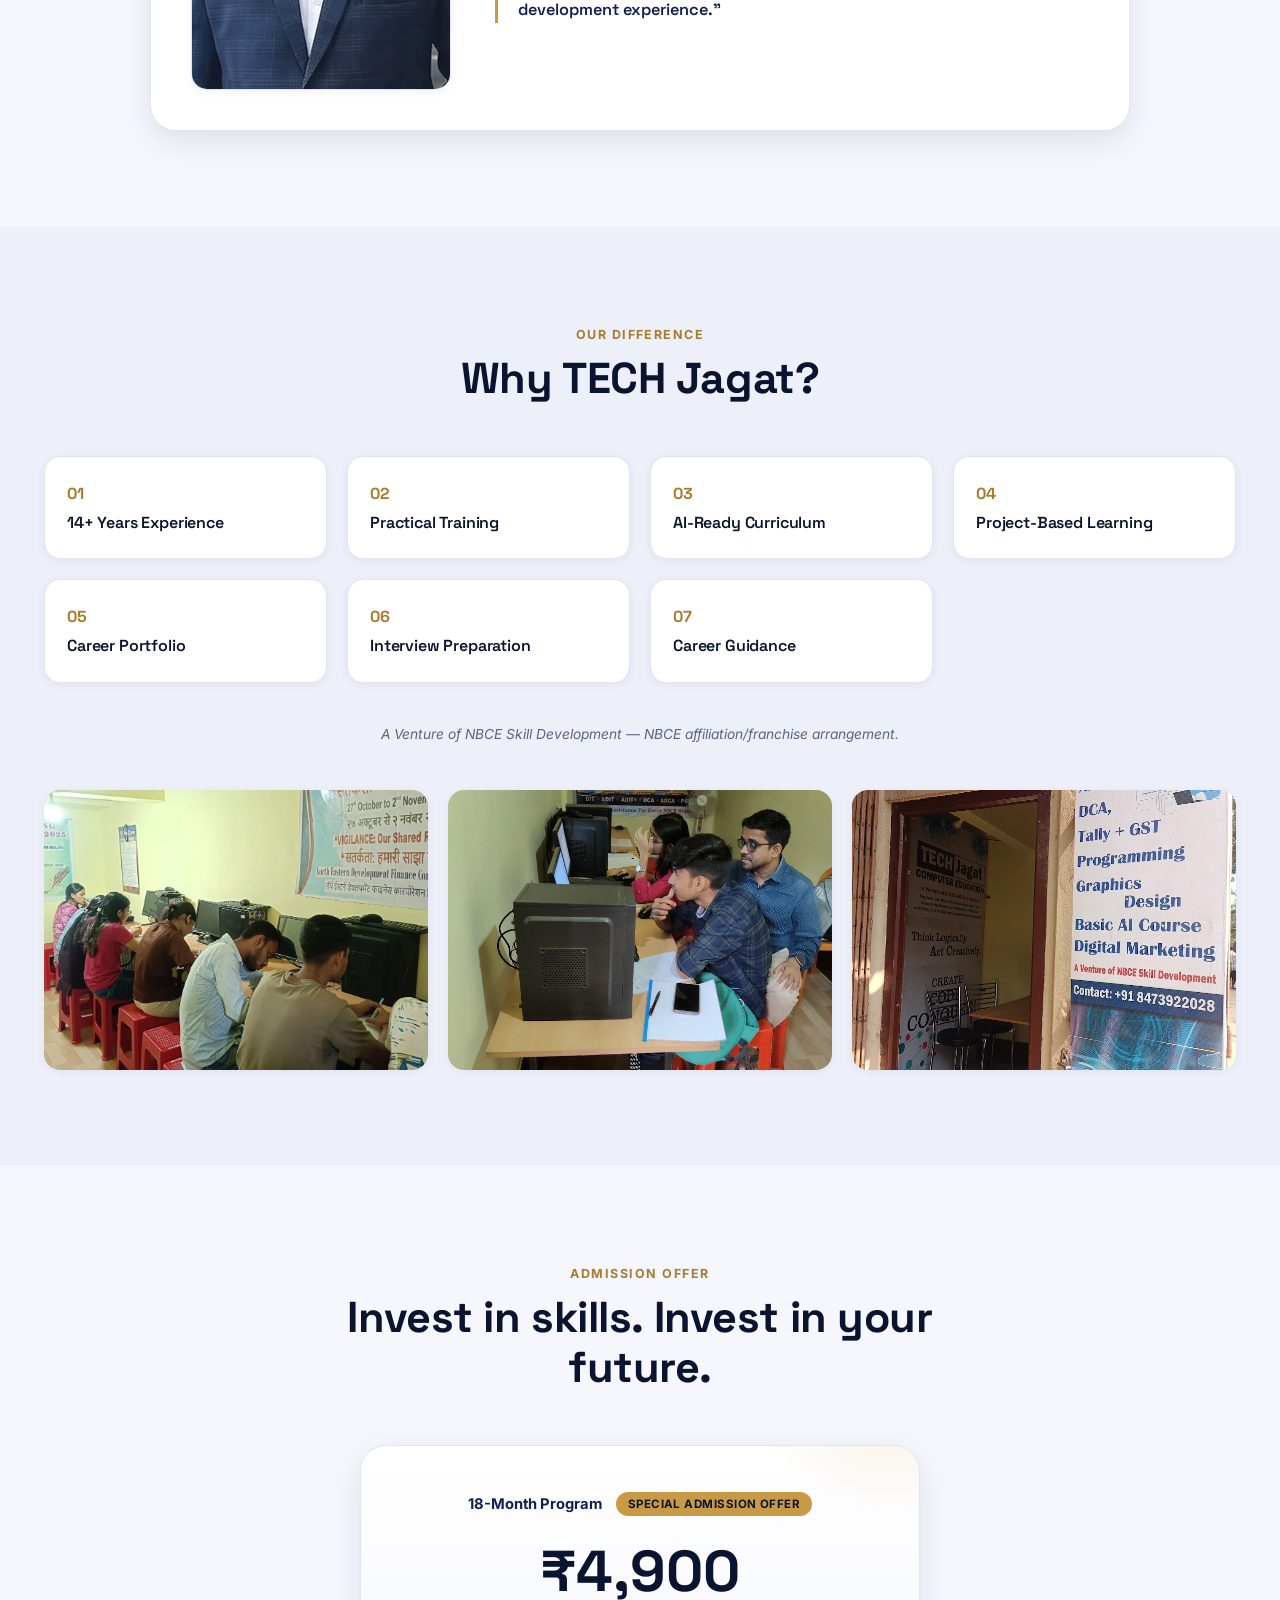
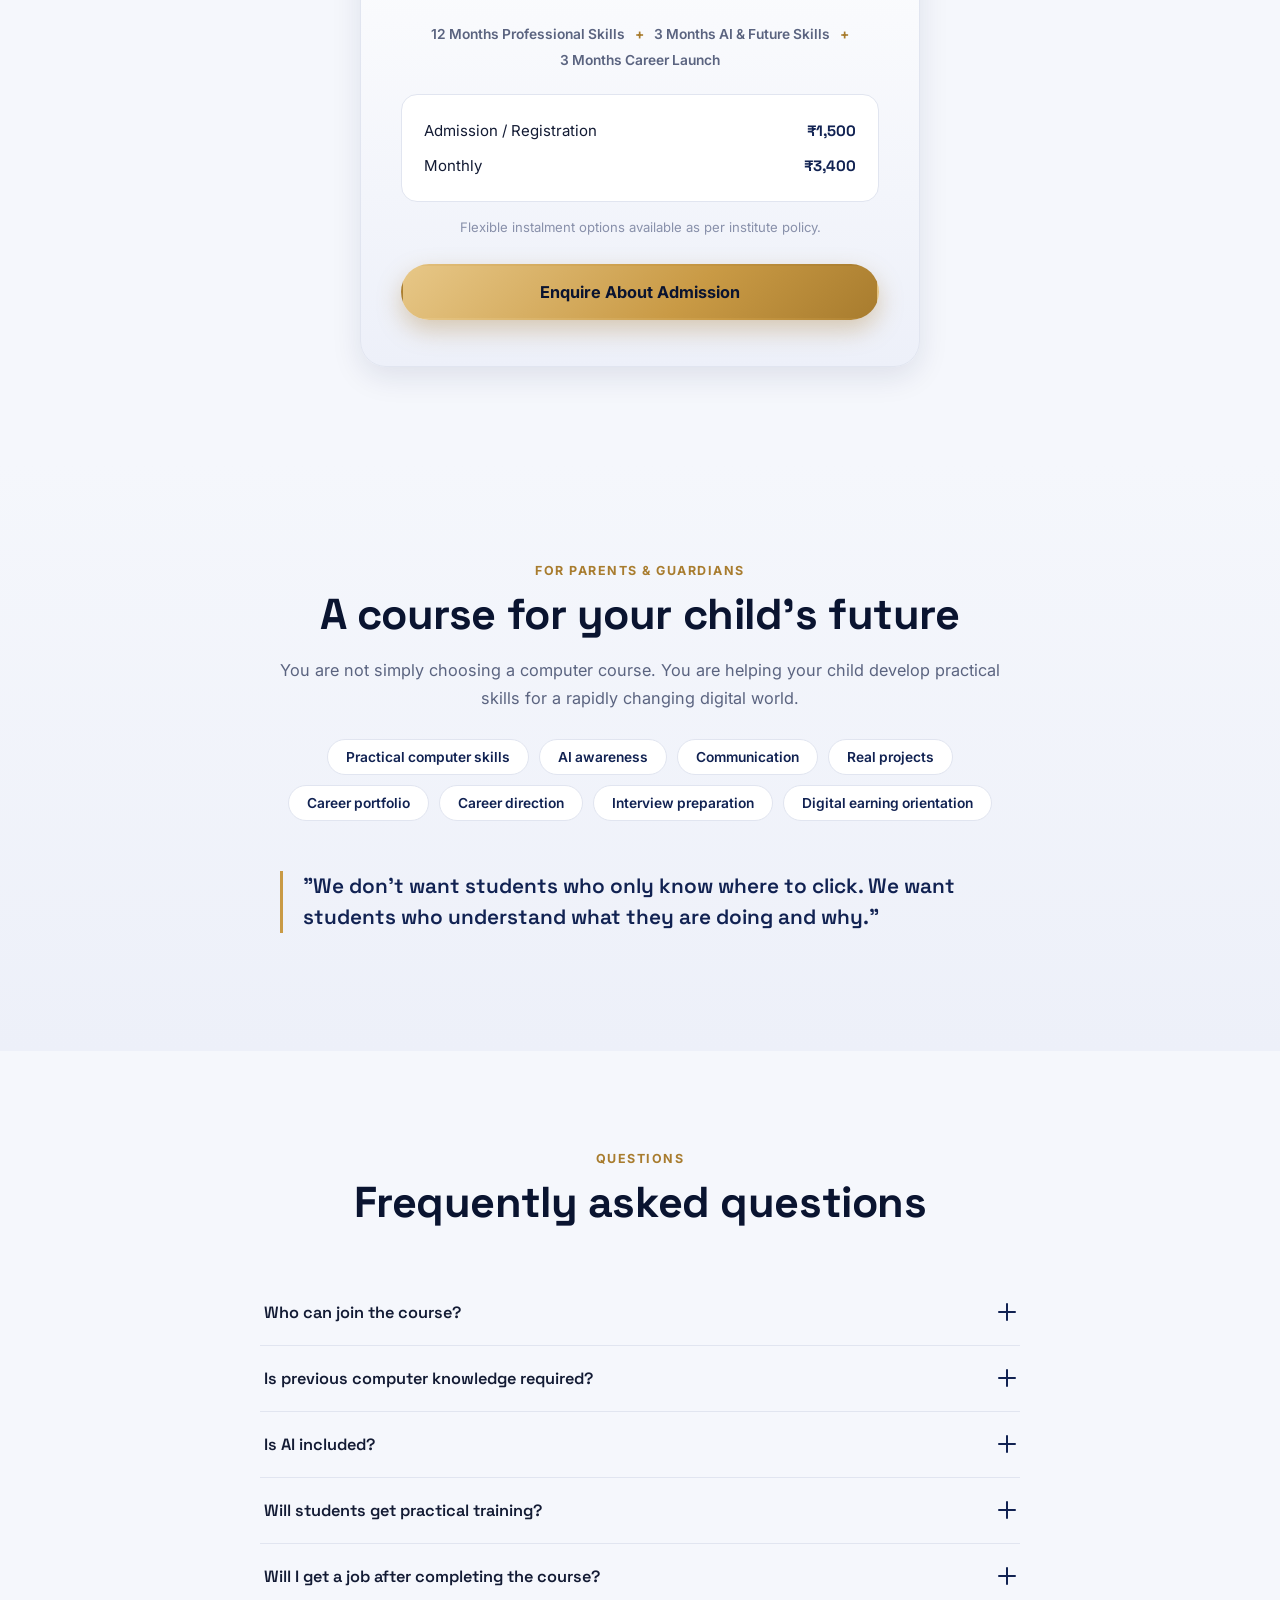
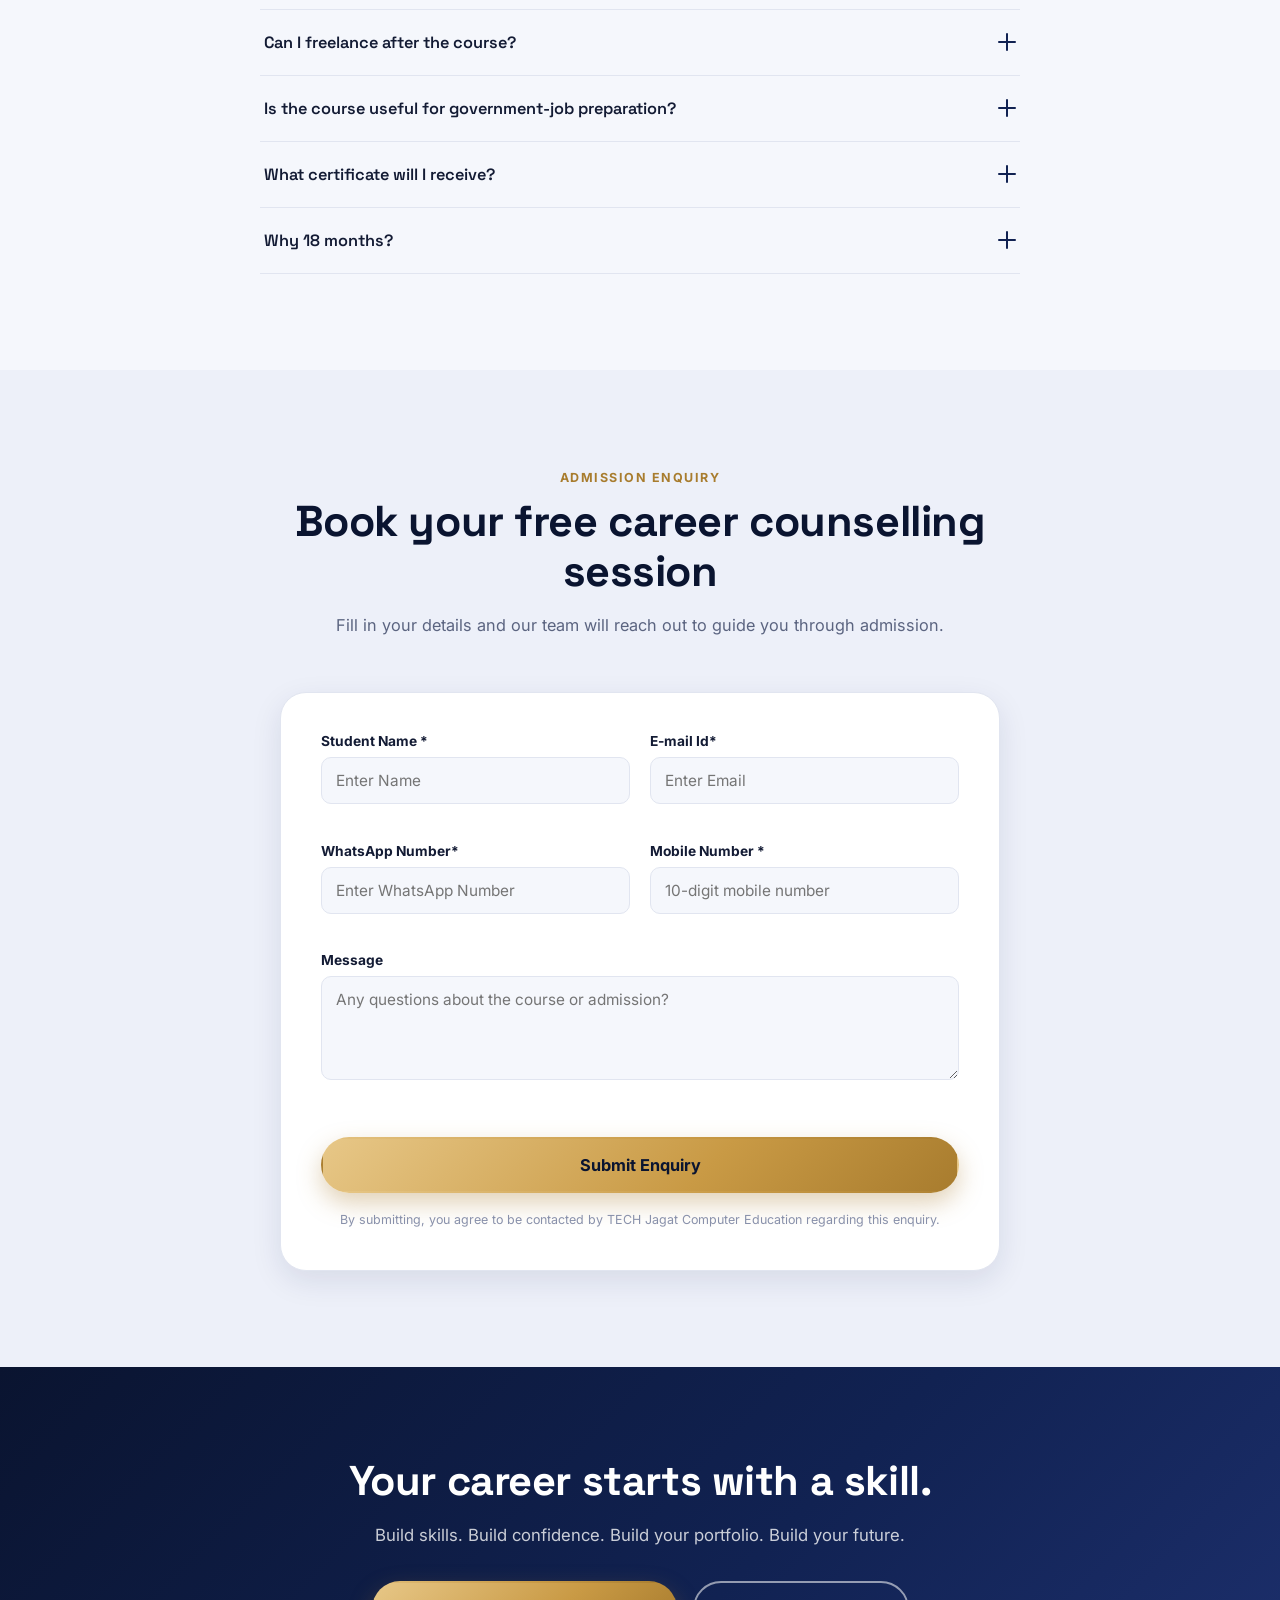
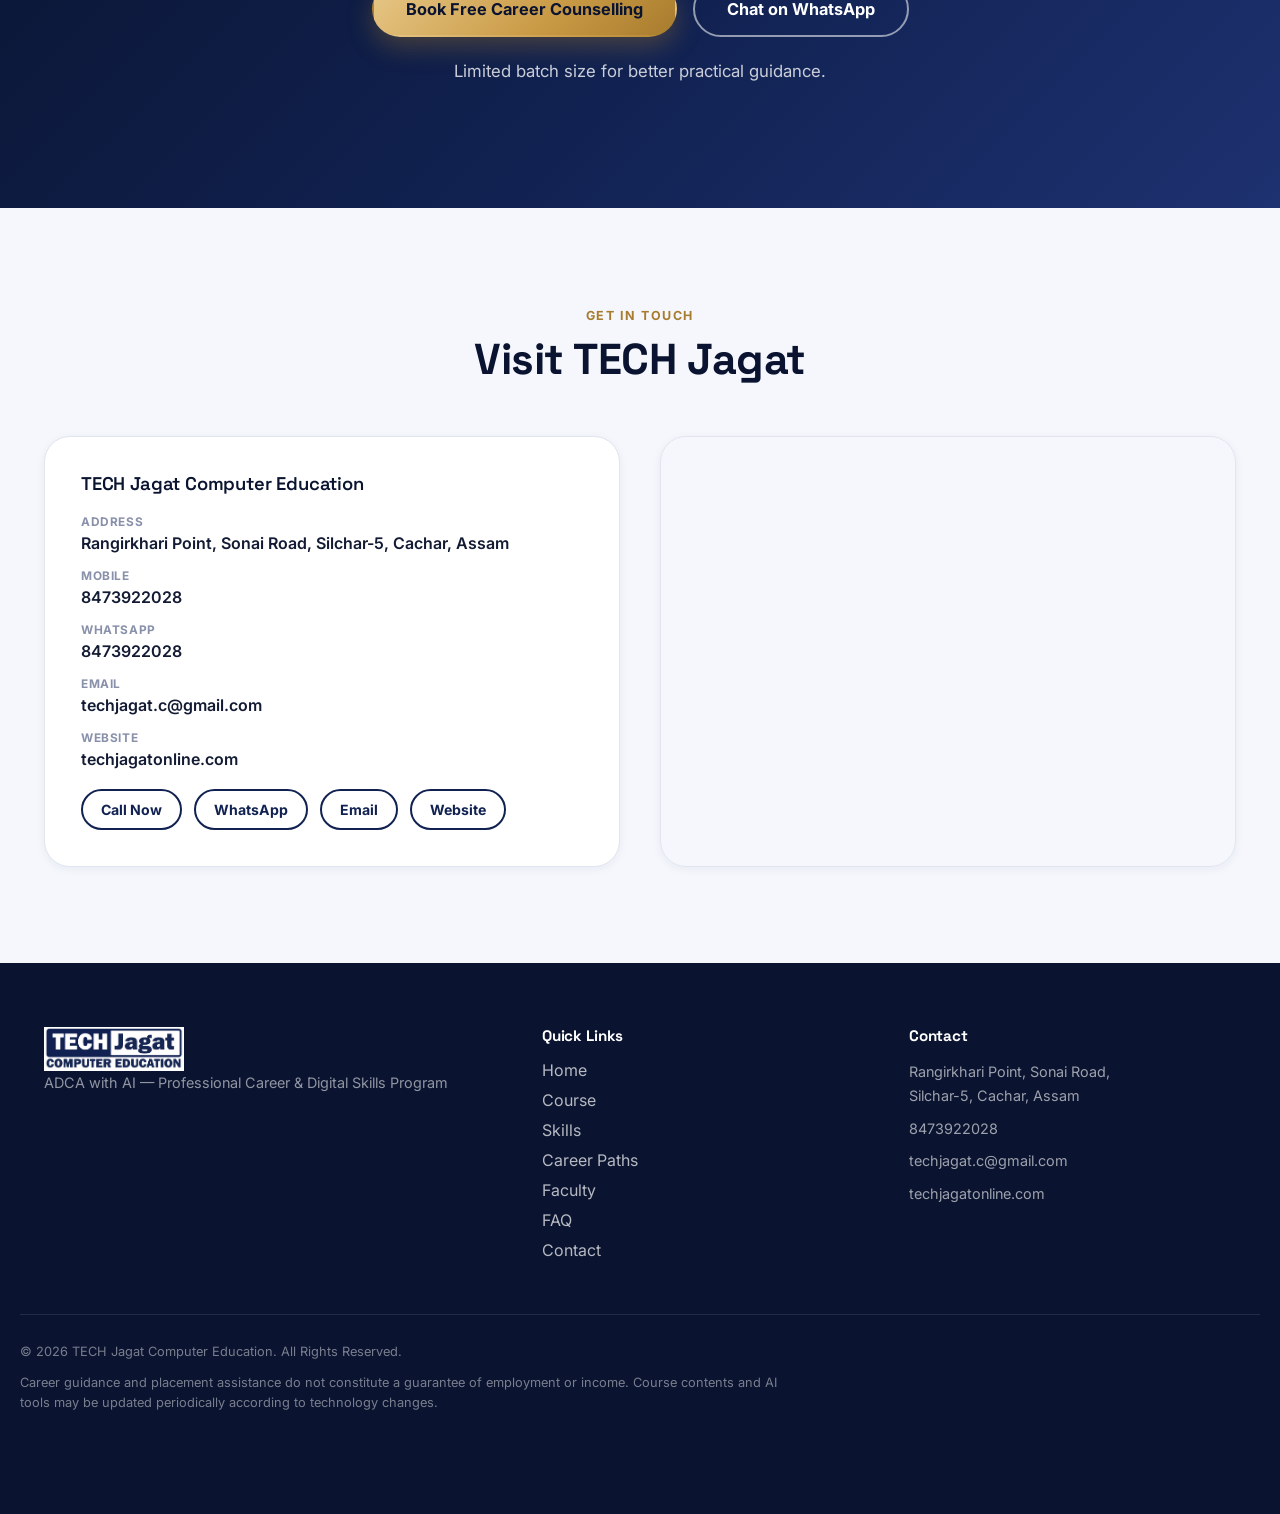
==== commit 699e51ed: "Update ADCAWithAI.html" ====
--- a/ADCAWithAI.html
+++ b/ADCAWithAI.html
@@ -645,9 +645,9 @@
         </div>
         <div class="fee-payment-row">
           <span>Monthly</span>
-          <span><strong>00000</strong></span>
+          <!---<span><strong>1500</strong></span>-->
           
-          <!--<strong data-fee-remaining>00000</strong>-->
+          <strong data-fee-remaining>₹1,500</strong>
         </div>
       </div>
       <p class="fee-note">Flexible instalment options available as per institute policy.</p>
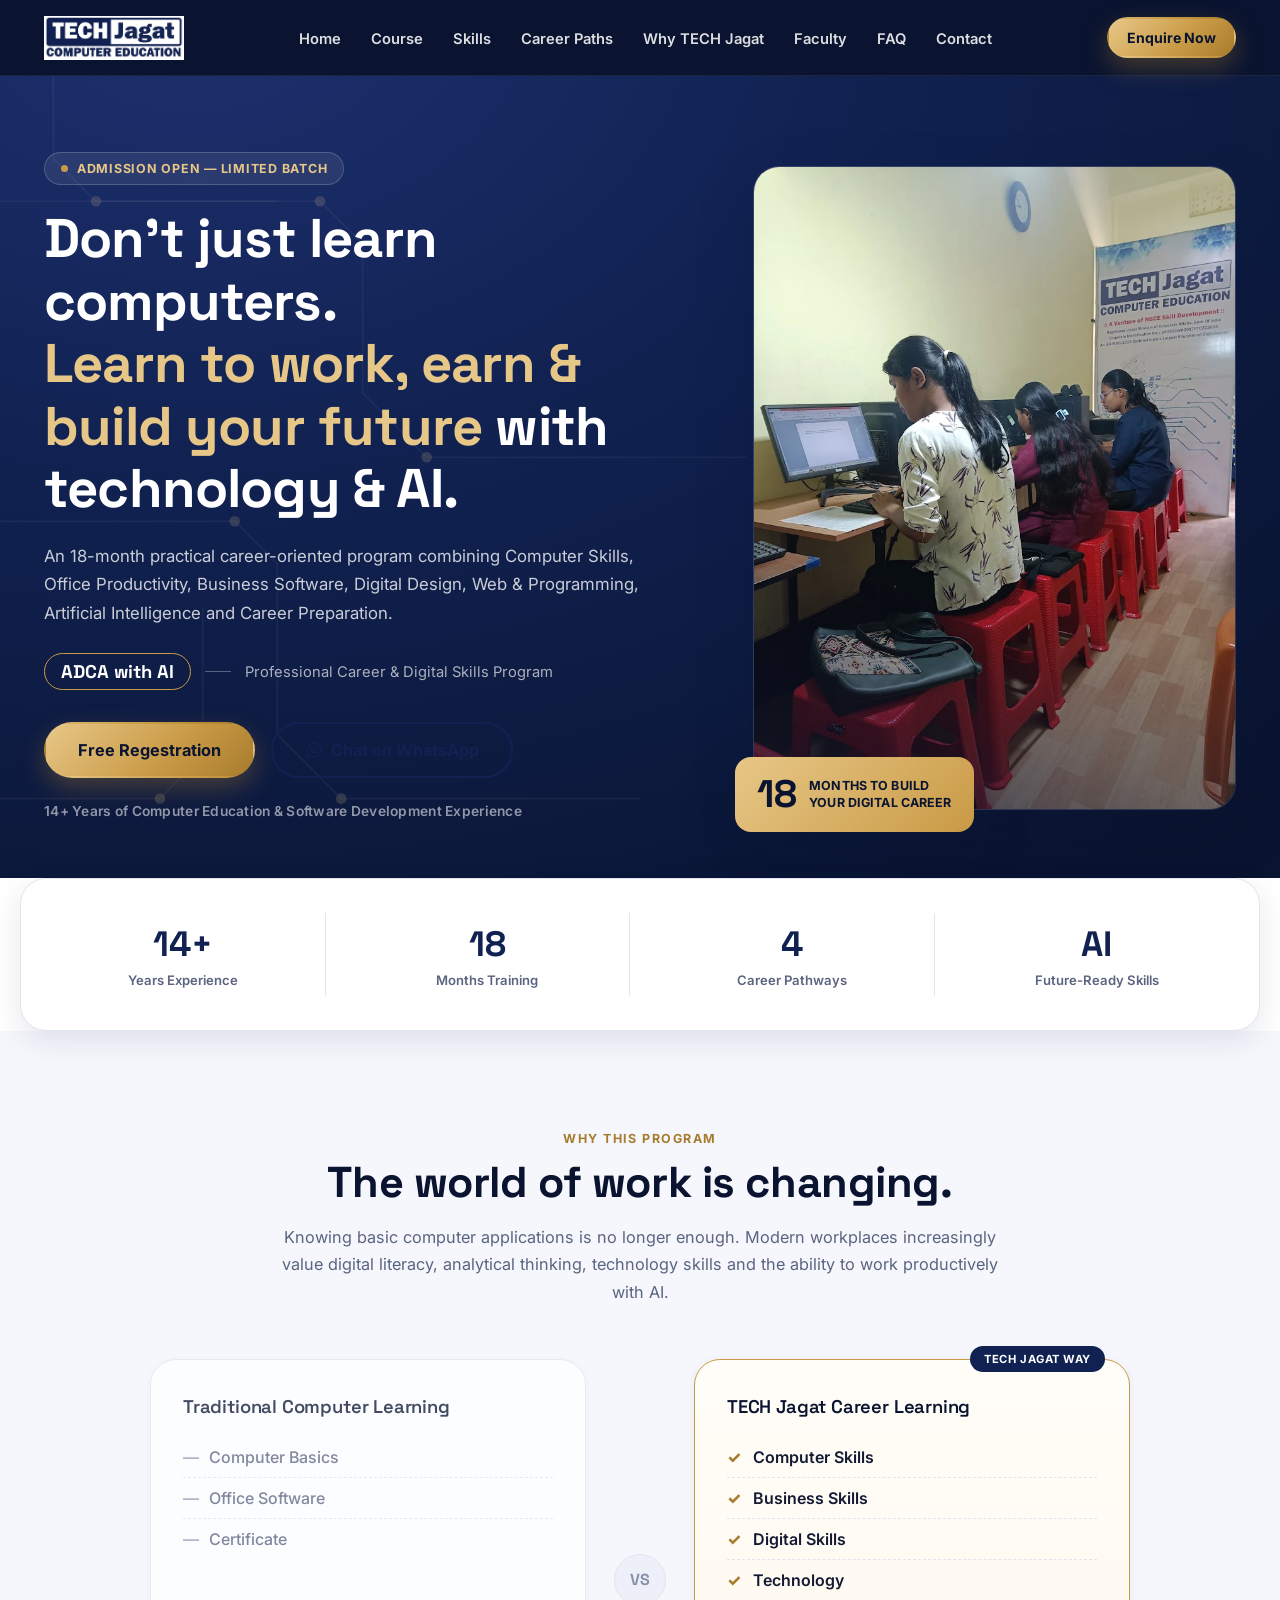
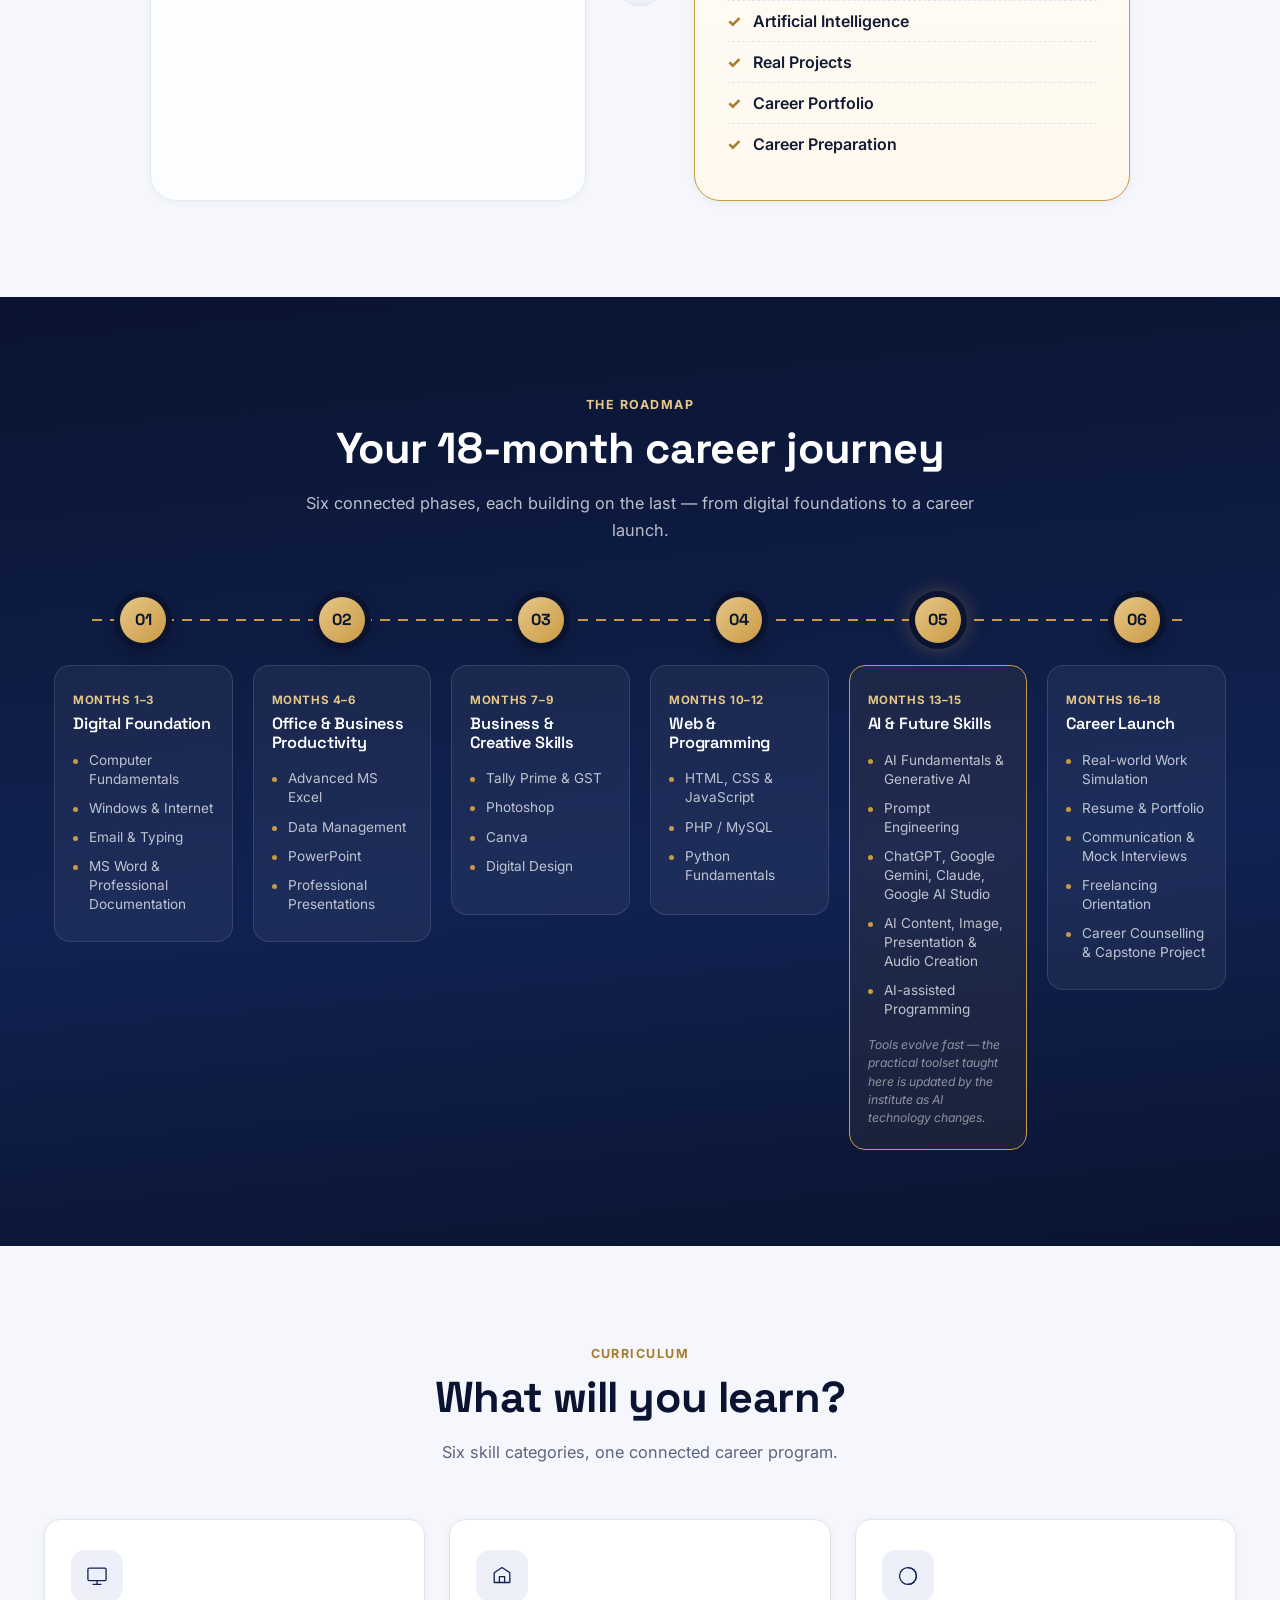
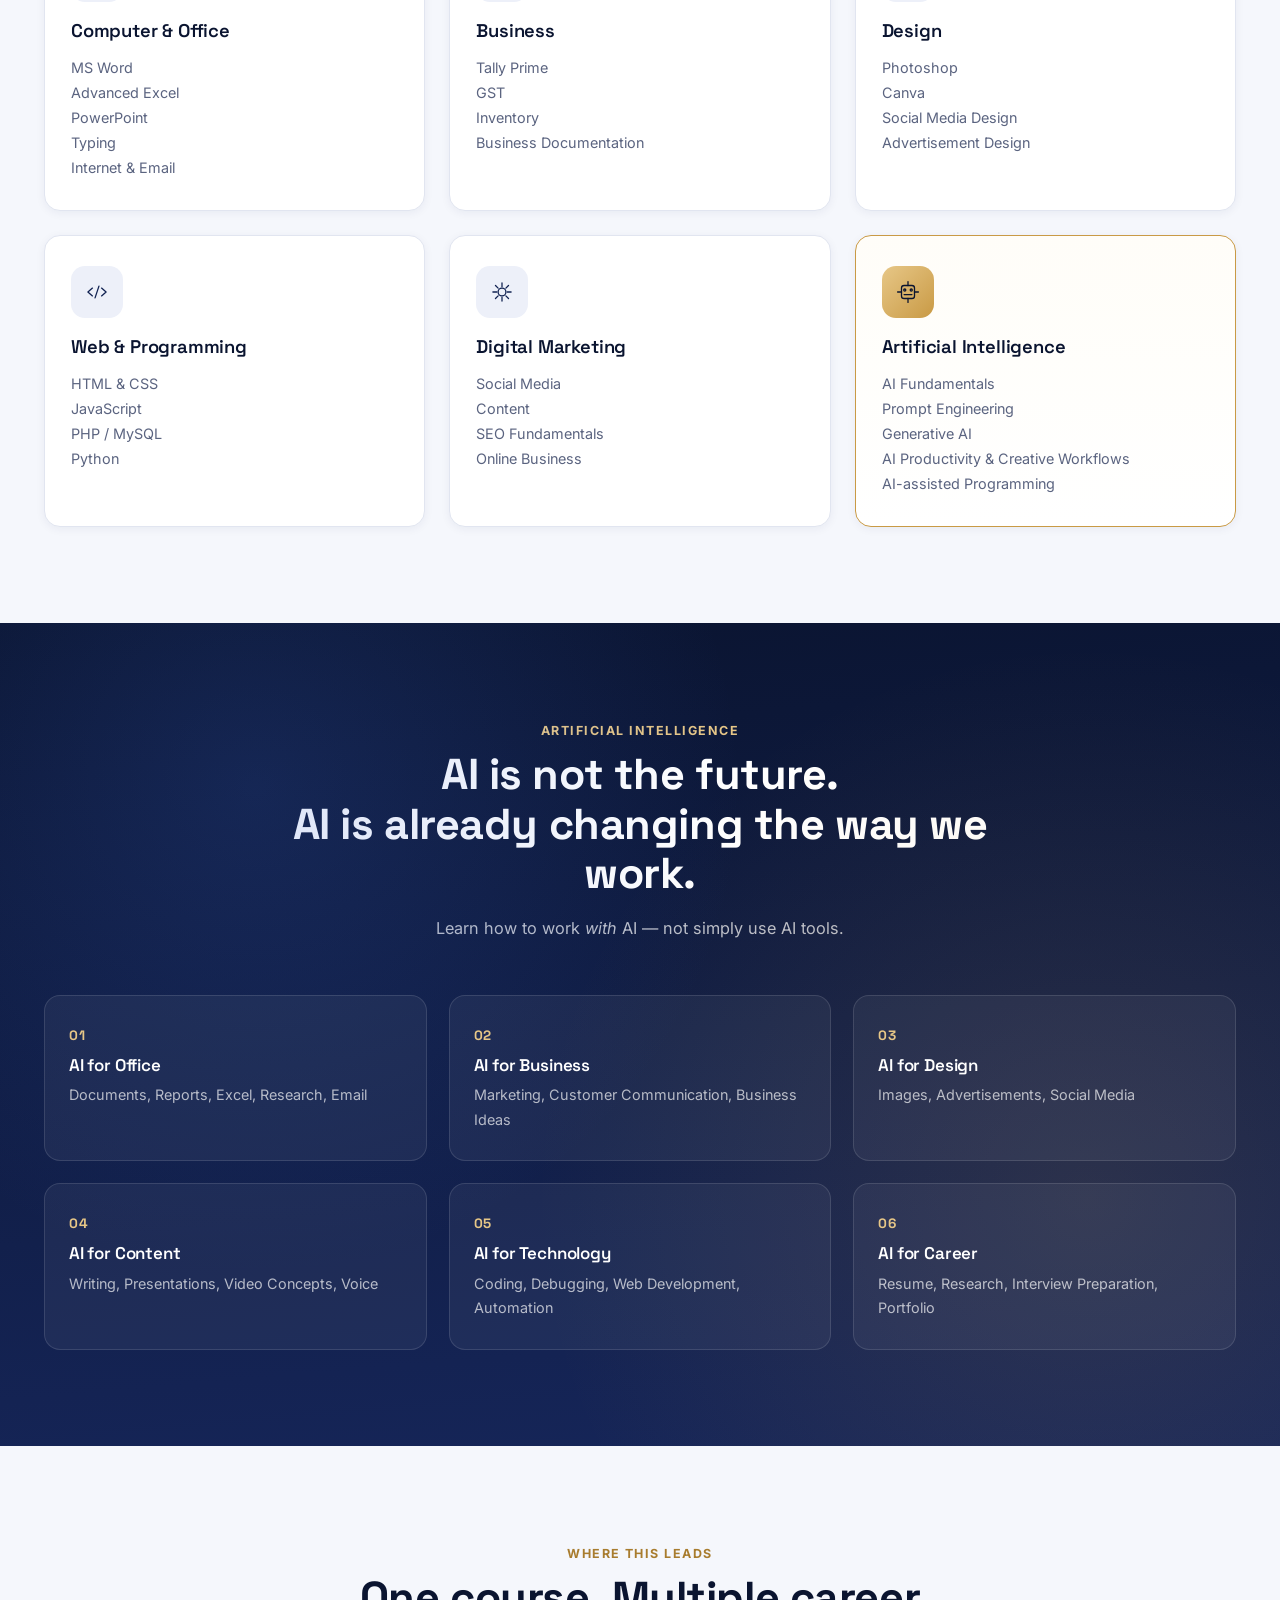
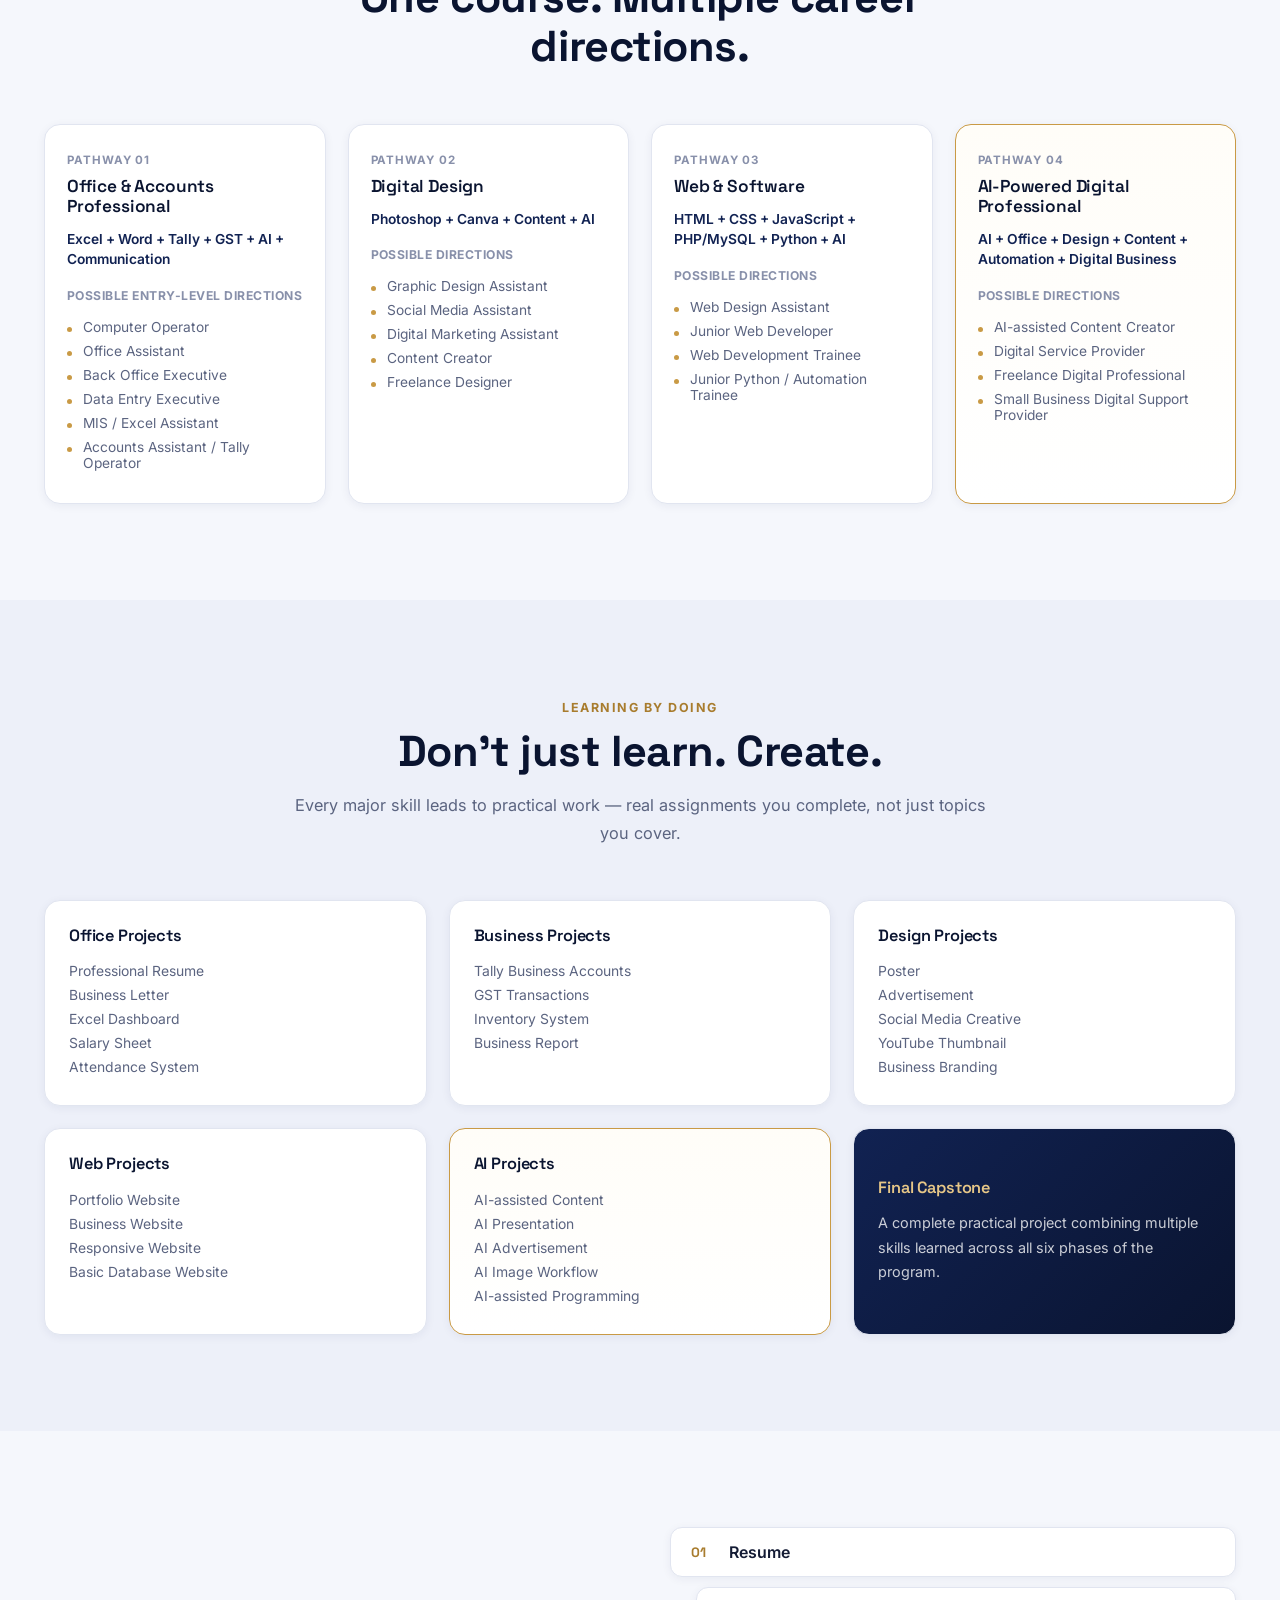
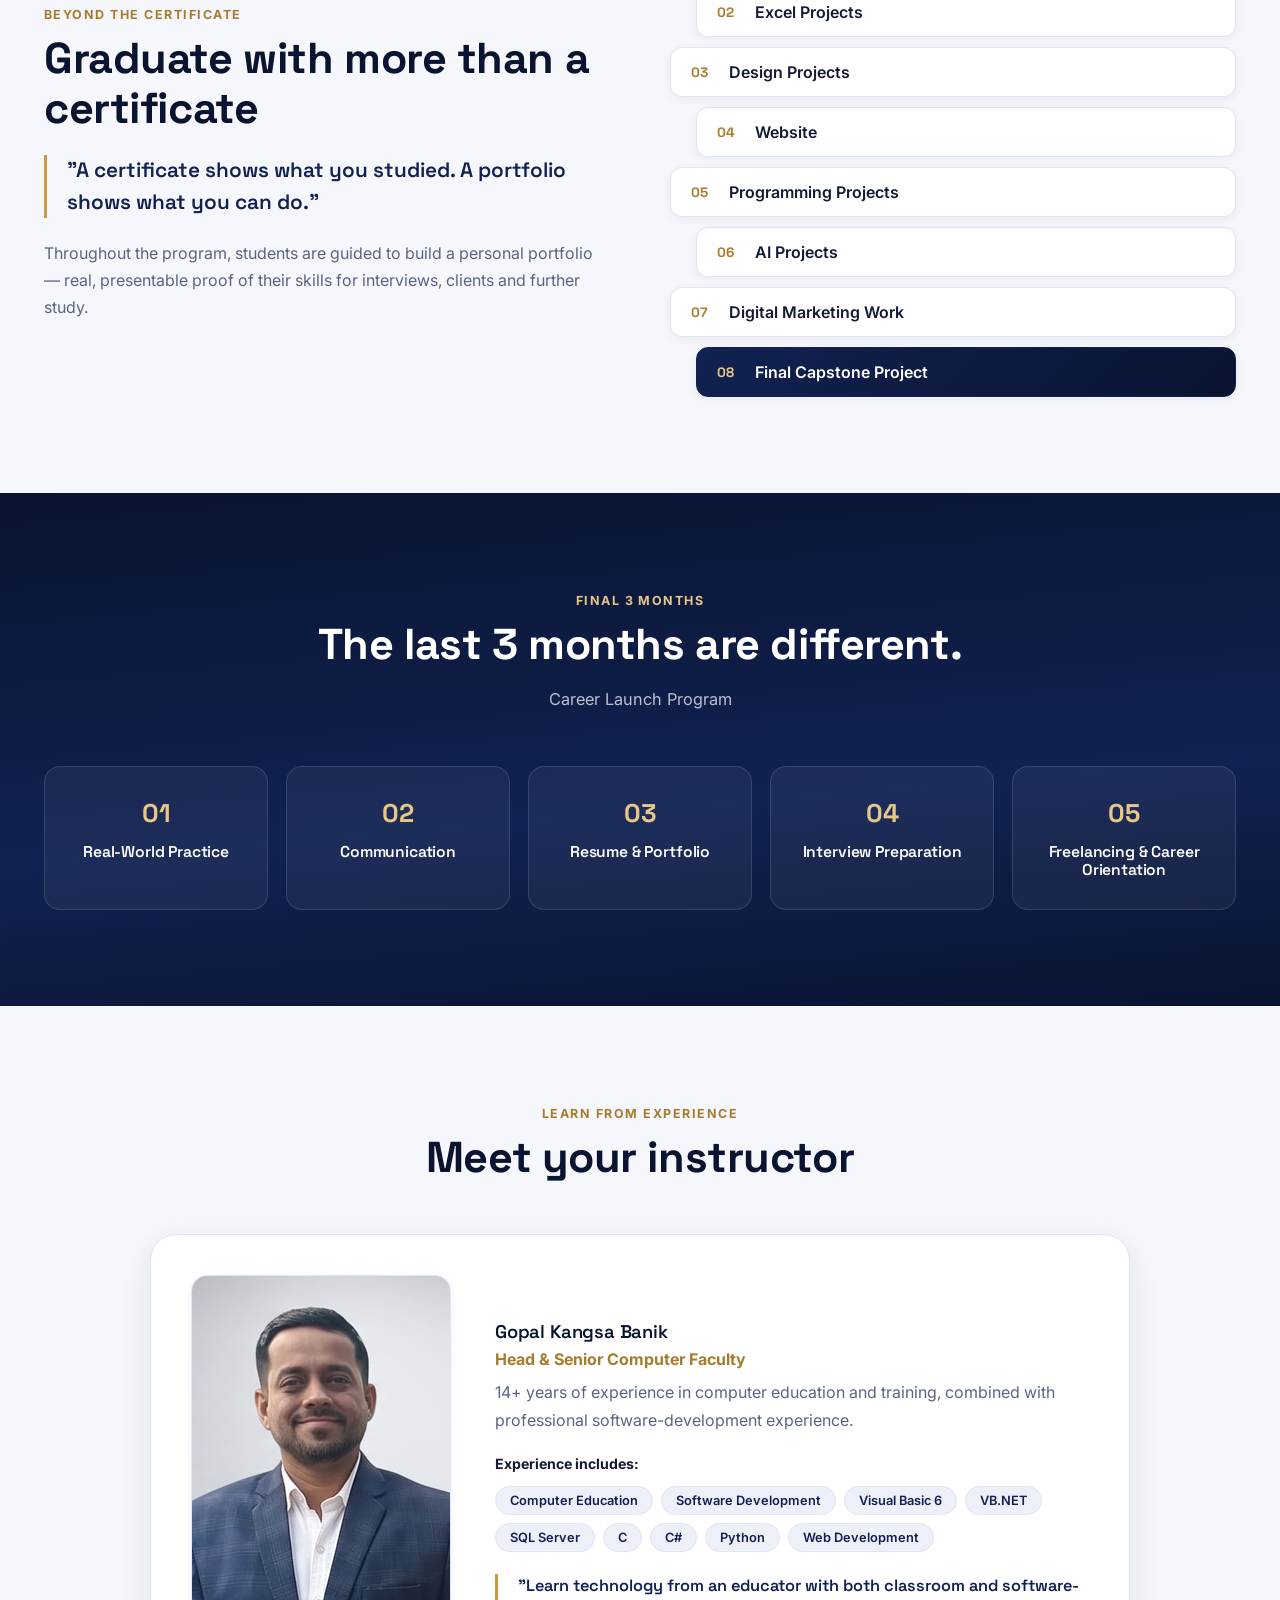
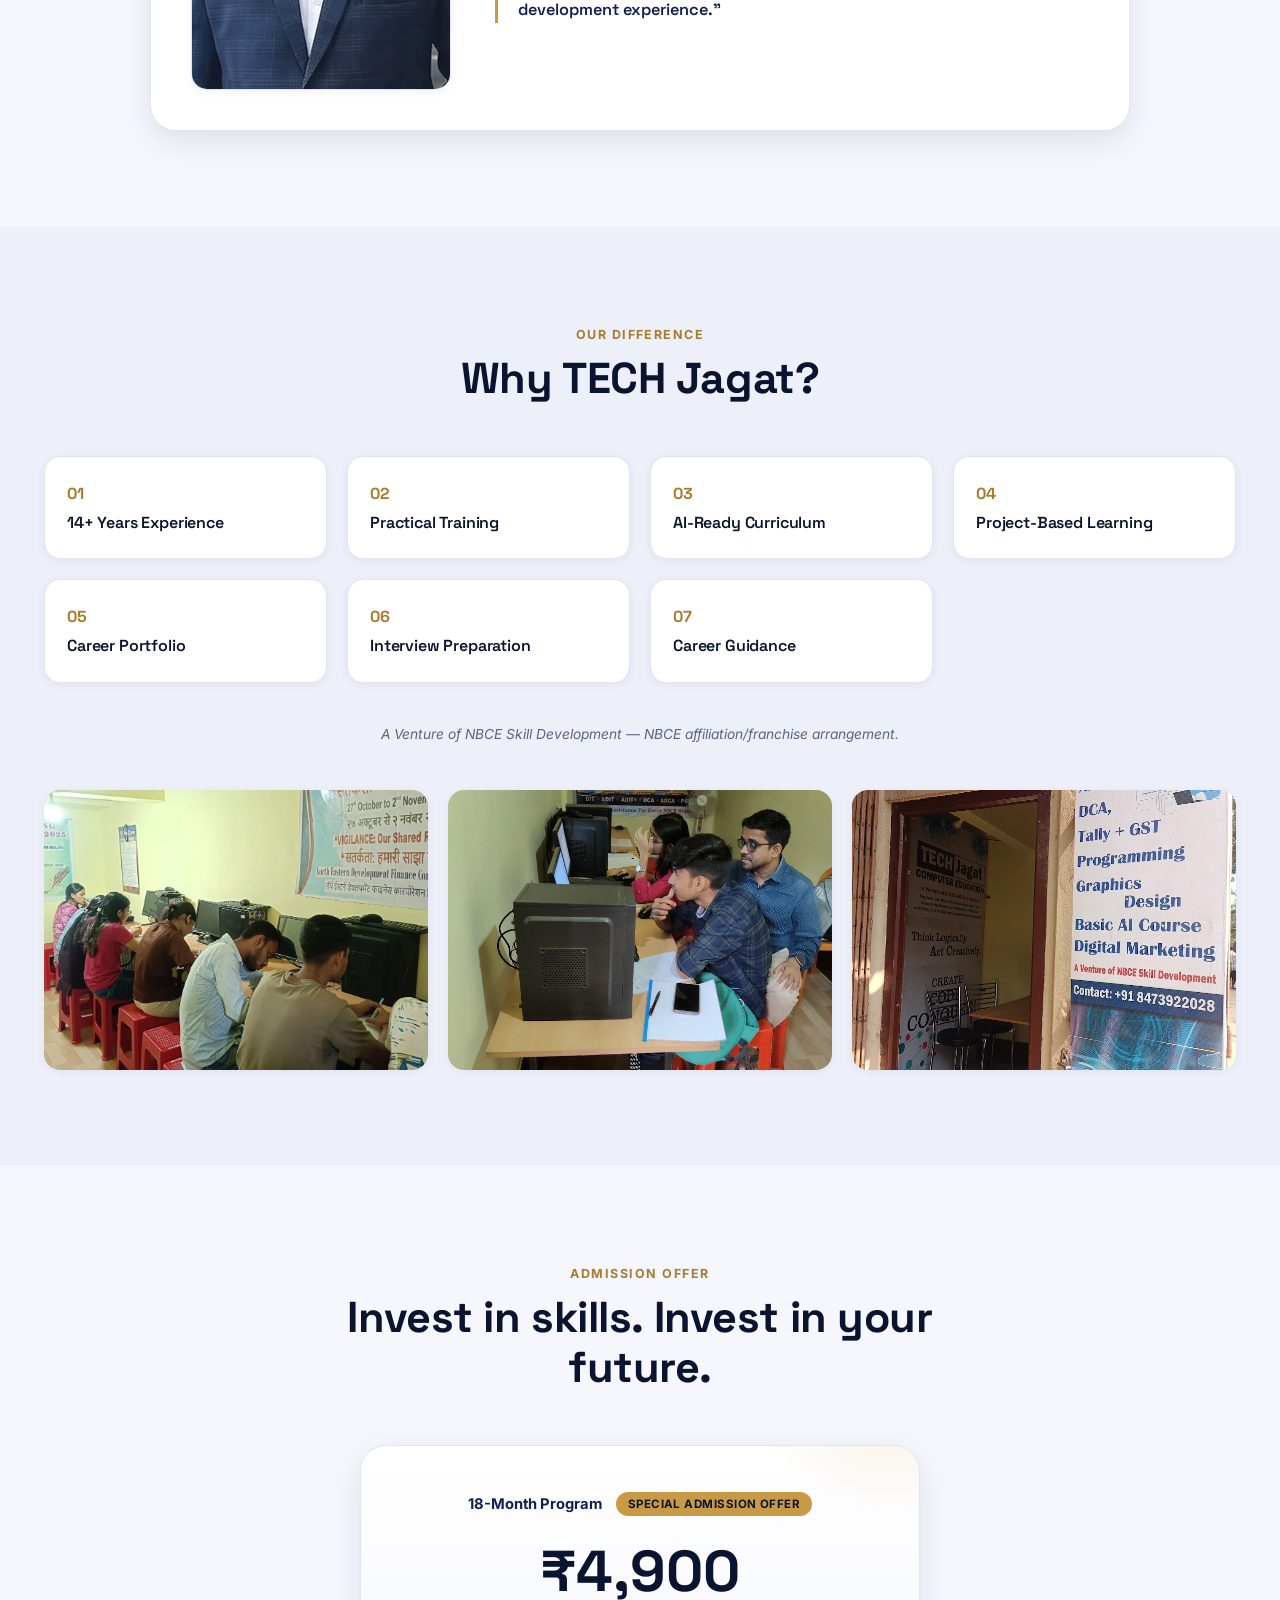
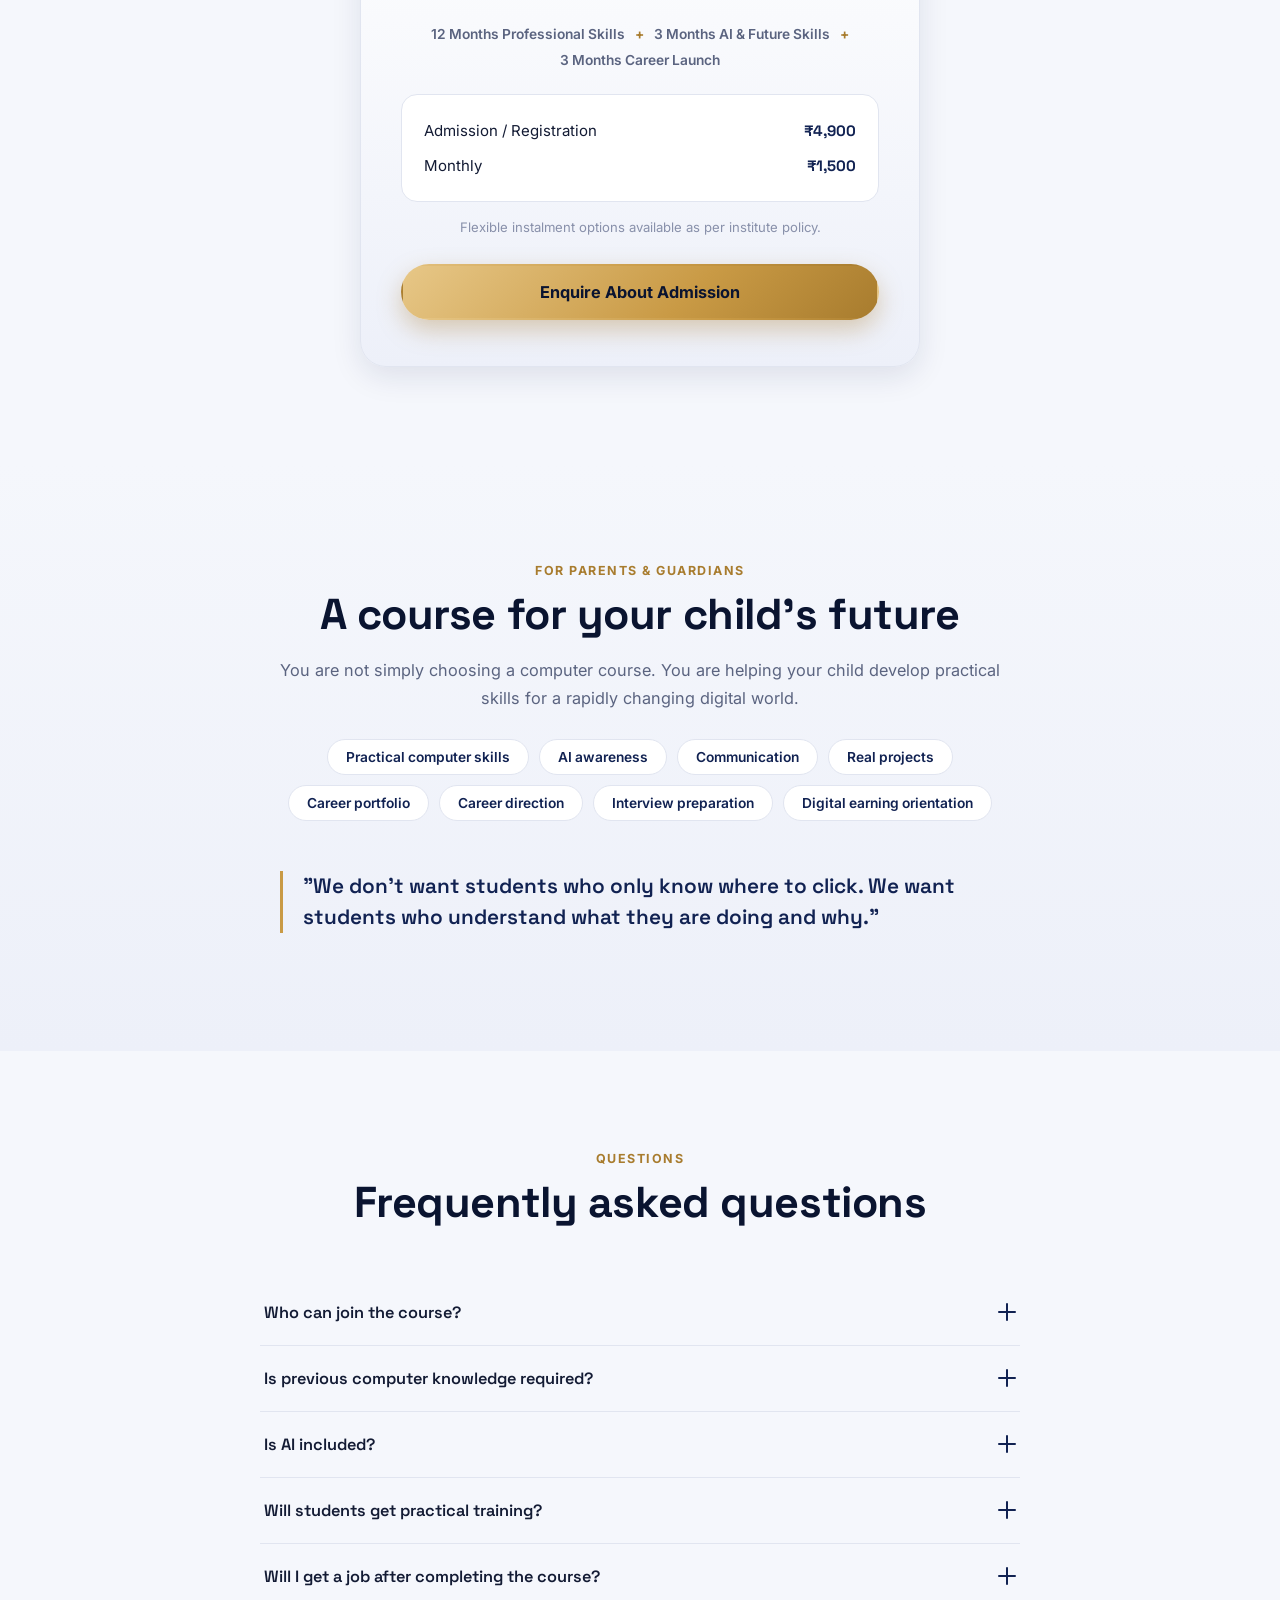
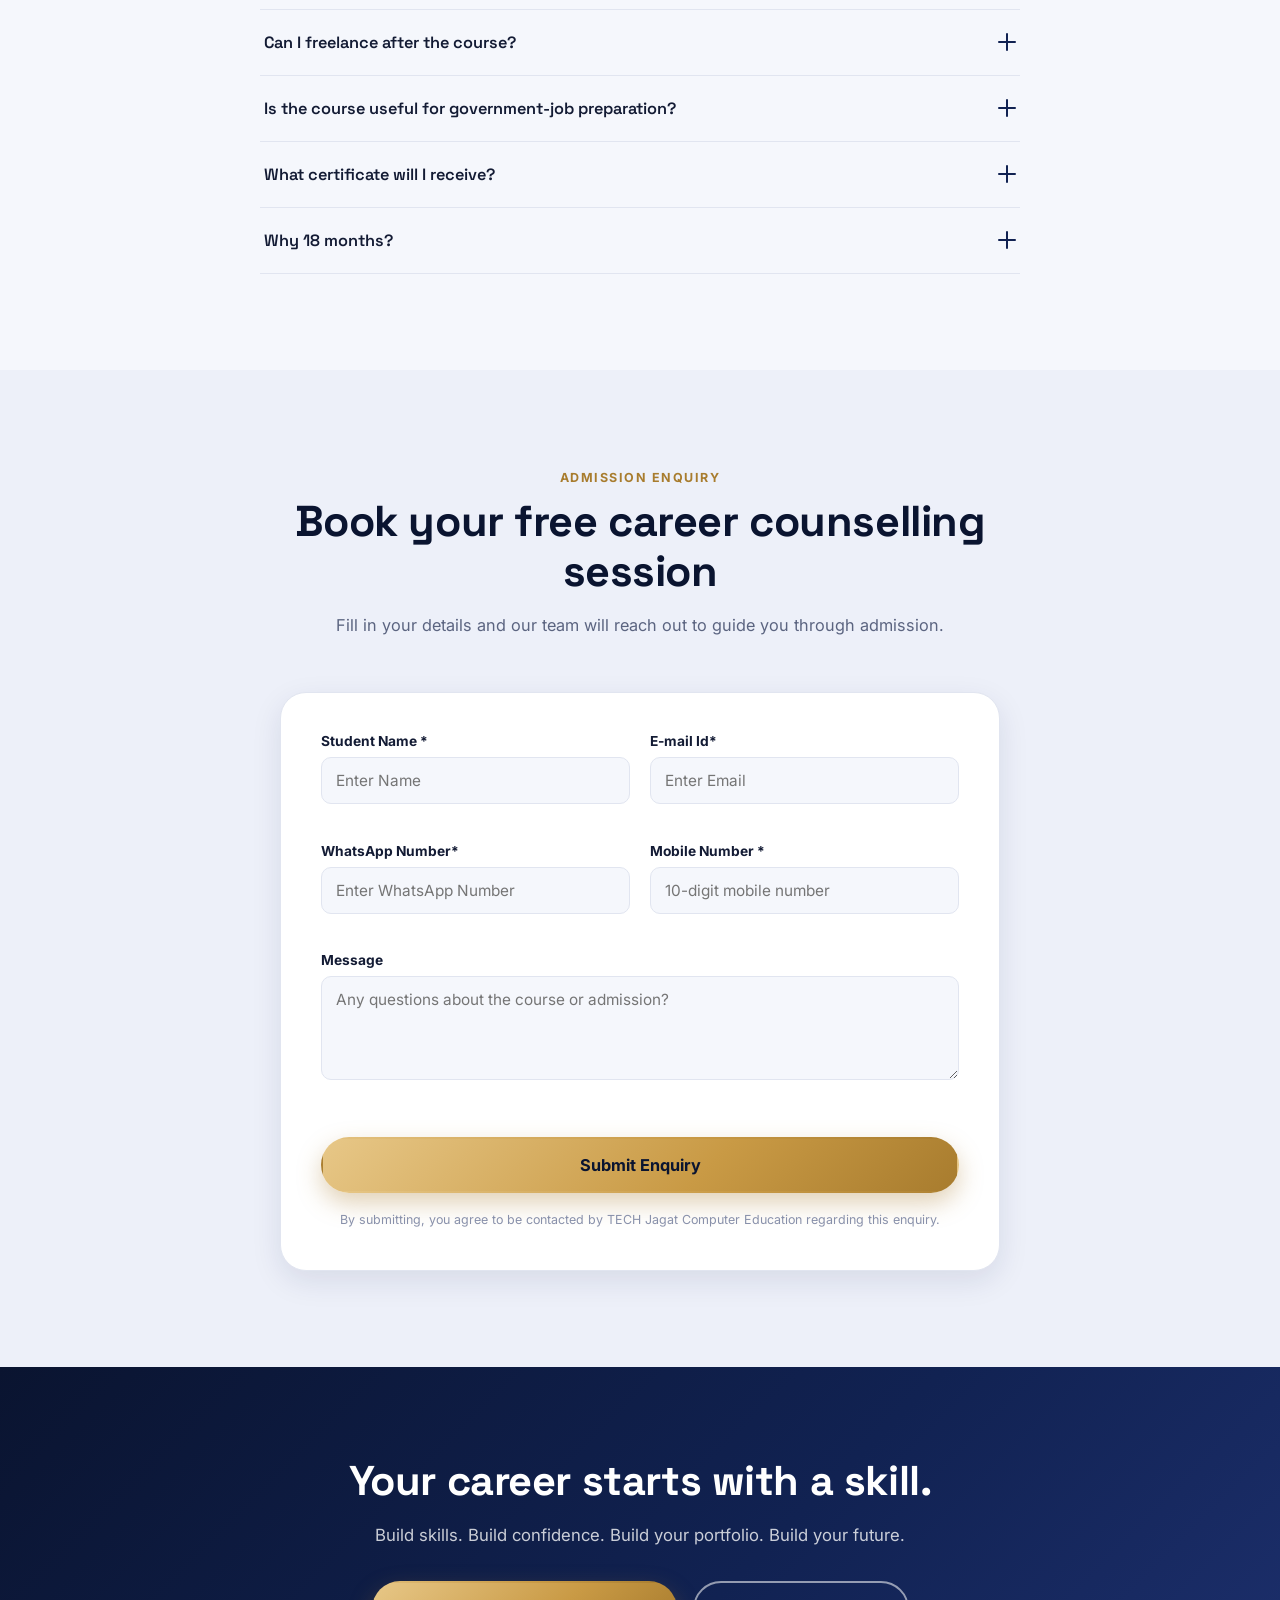
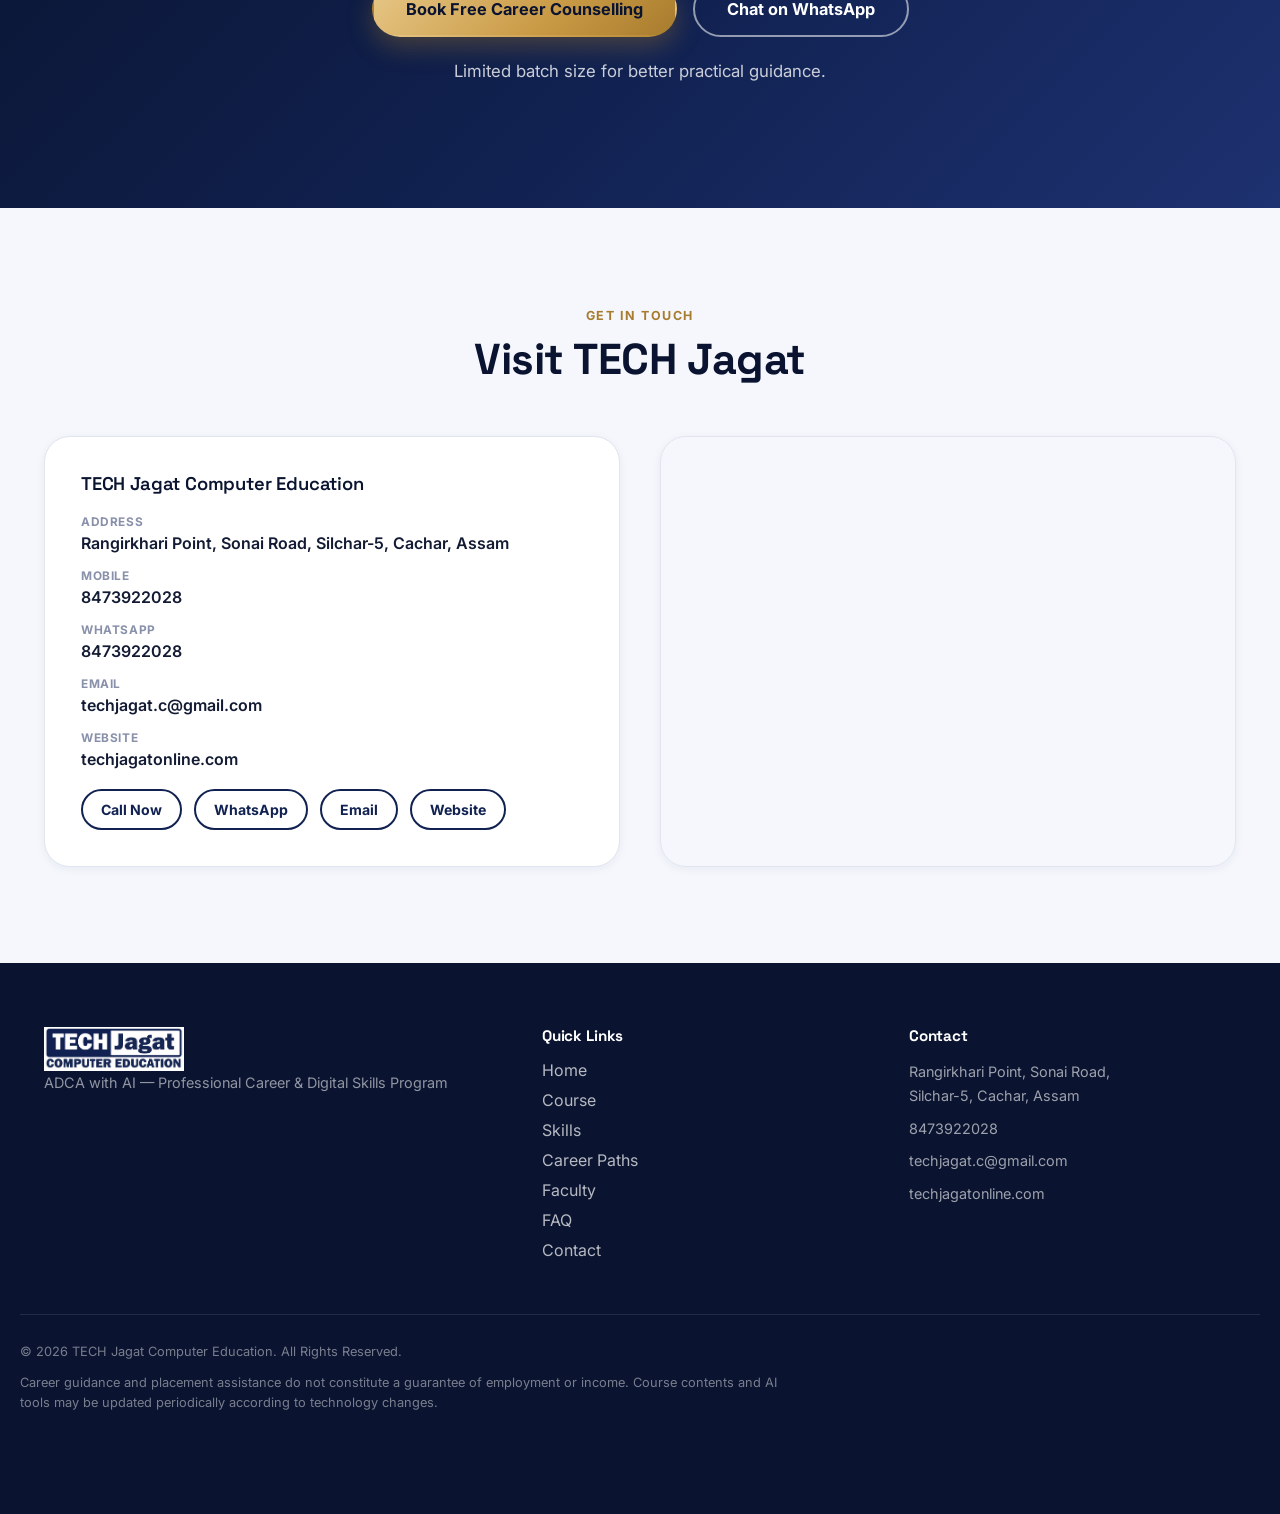
==== commit dbd10476: "Update ADCAWithAI.html" ====
--- a/ADCAWithAI.html
+++ b/ADCAWithAI.html
@@ -628,7 +628,7 @@
         <span class="fee-offer-badge">Special Admission Offer</span>
       </div>
 
-      <div class="fee-amount" data-fee-amount>₹4,900</div>
+      <div class="fee-amount" >₹4,900</div>
 
       <div class="fee-breakdown">
         <span>12 Months Professional Skills</span>
@@ -641,13 +641,13 @@
       <div class="fee-payment">
         <div class="fee-payment-row">
           <span>Admission / Registration</span>
-          <strong data-fee-registration>₹4,900</strong>
+          <strong >₹4,900</strong>
         </div>
         <div class="fee-payment-row">
           <span>Monthly</span>
           <!---<span><strong>1500</strong></span>-->
           
-          <strong data-fee-remaining>₹1,500</strong>
+          <strong >₹1,500</strong>
         </div>
       </div>
       <p class="fee-note">Flexible instalment options available as per institute policy.</p>
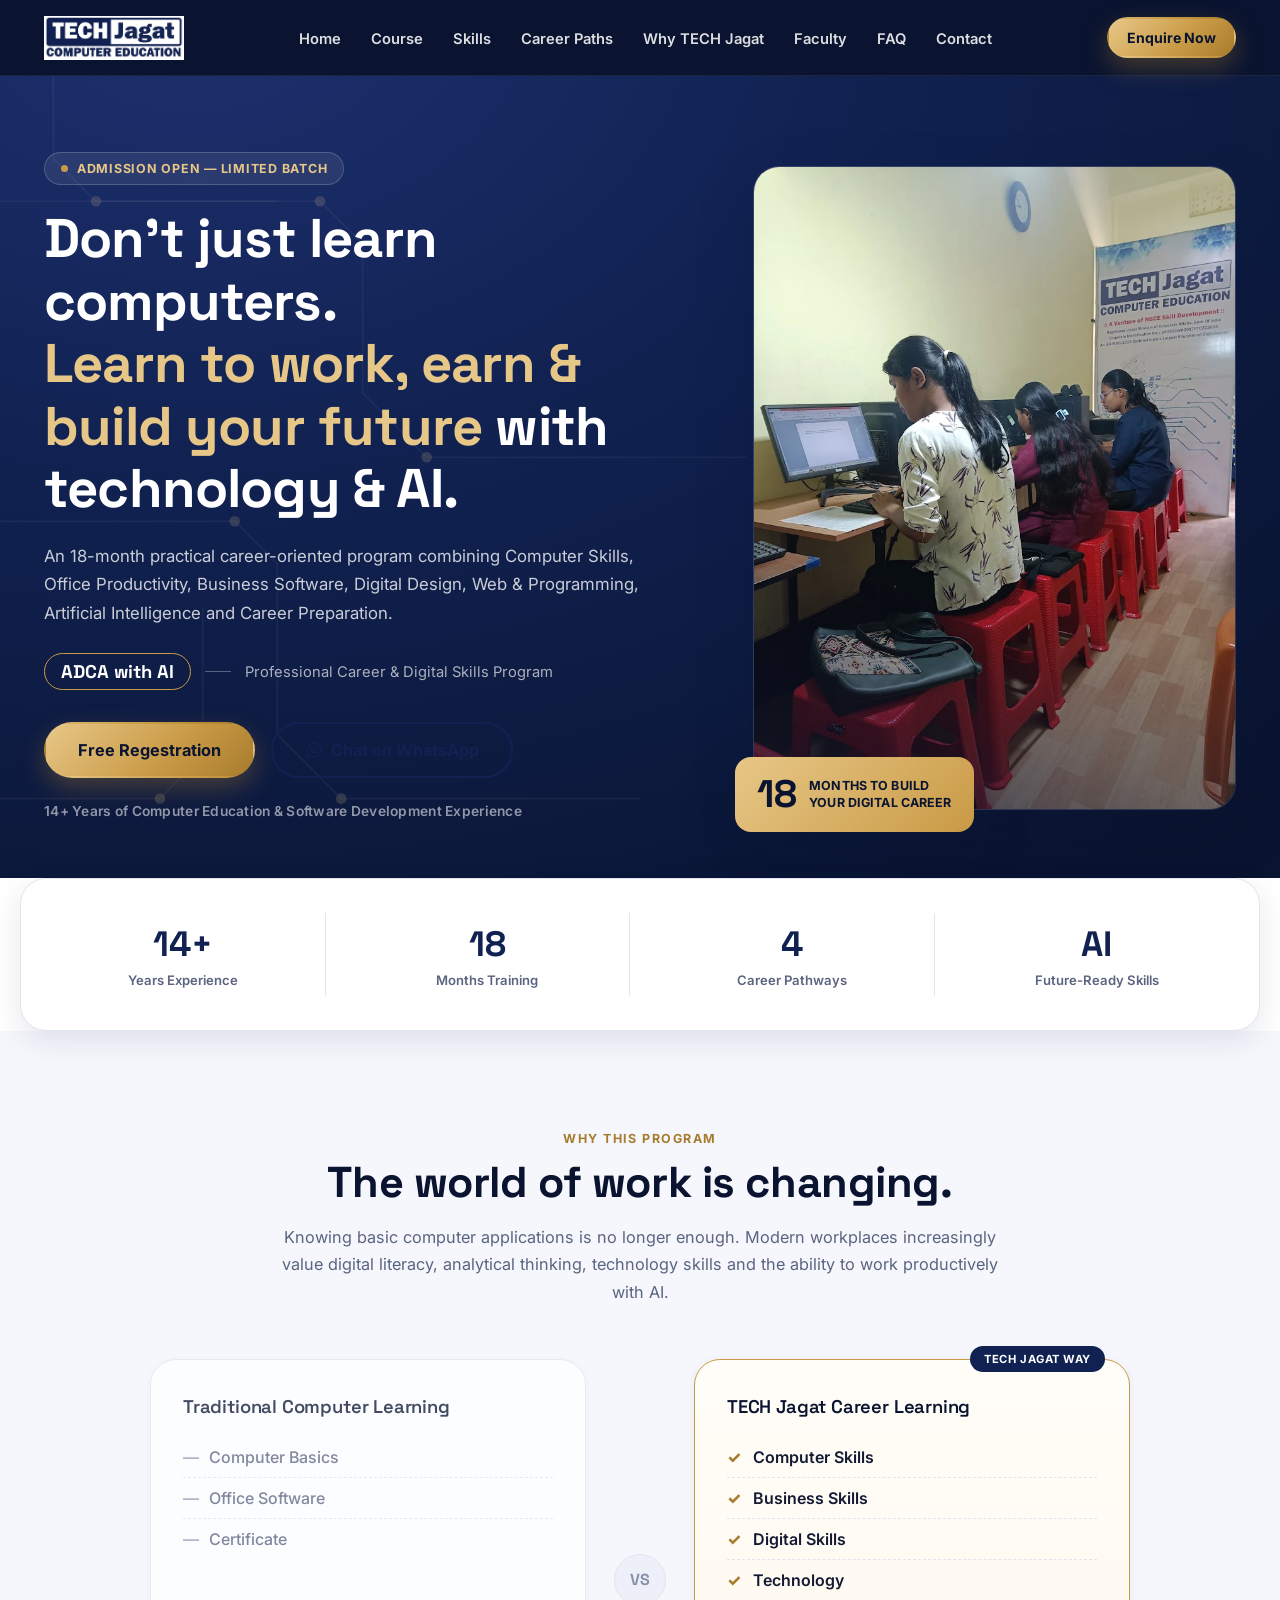
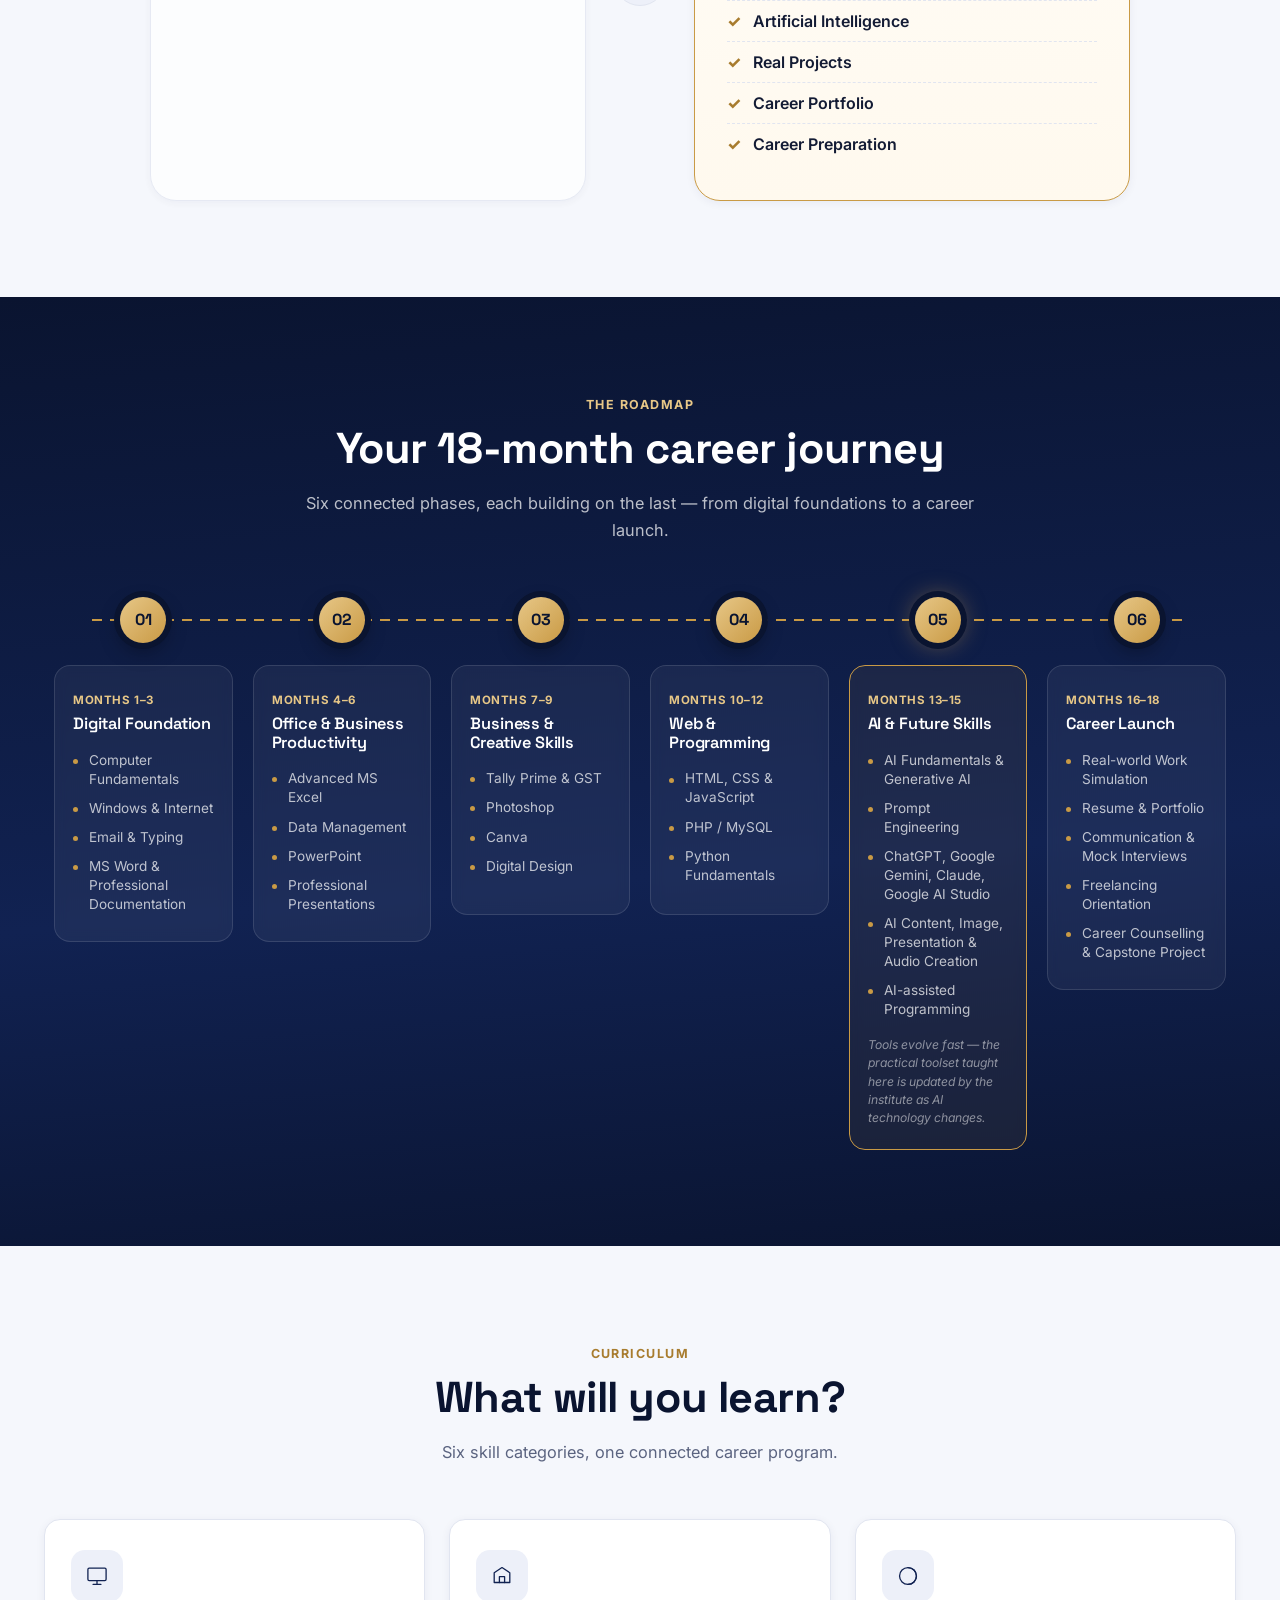
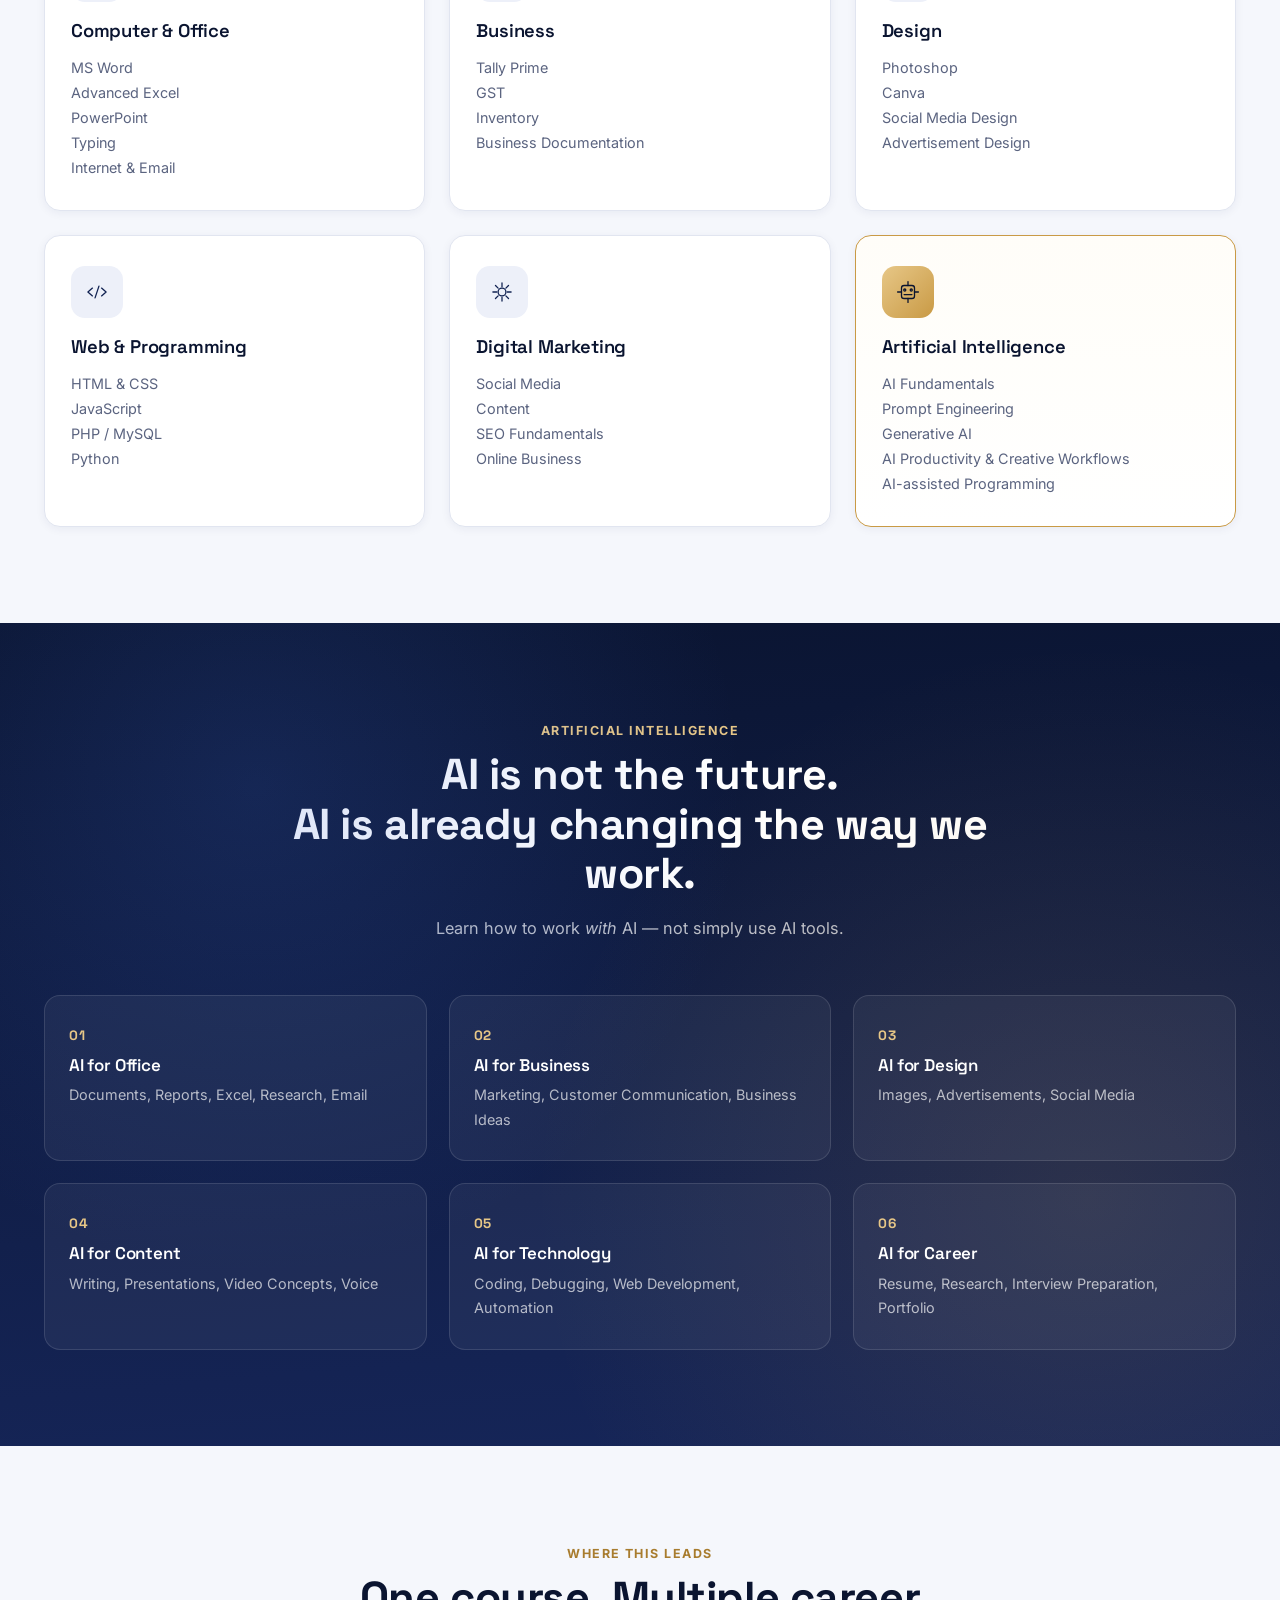
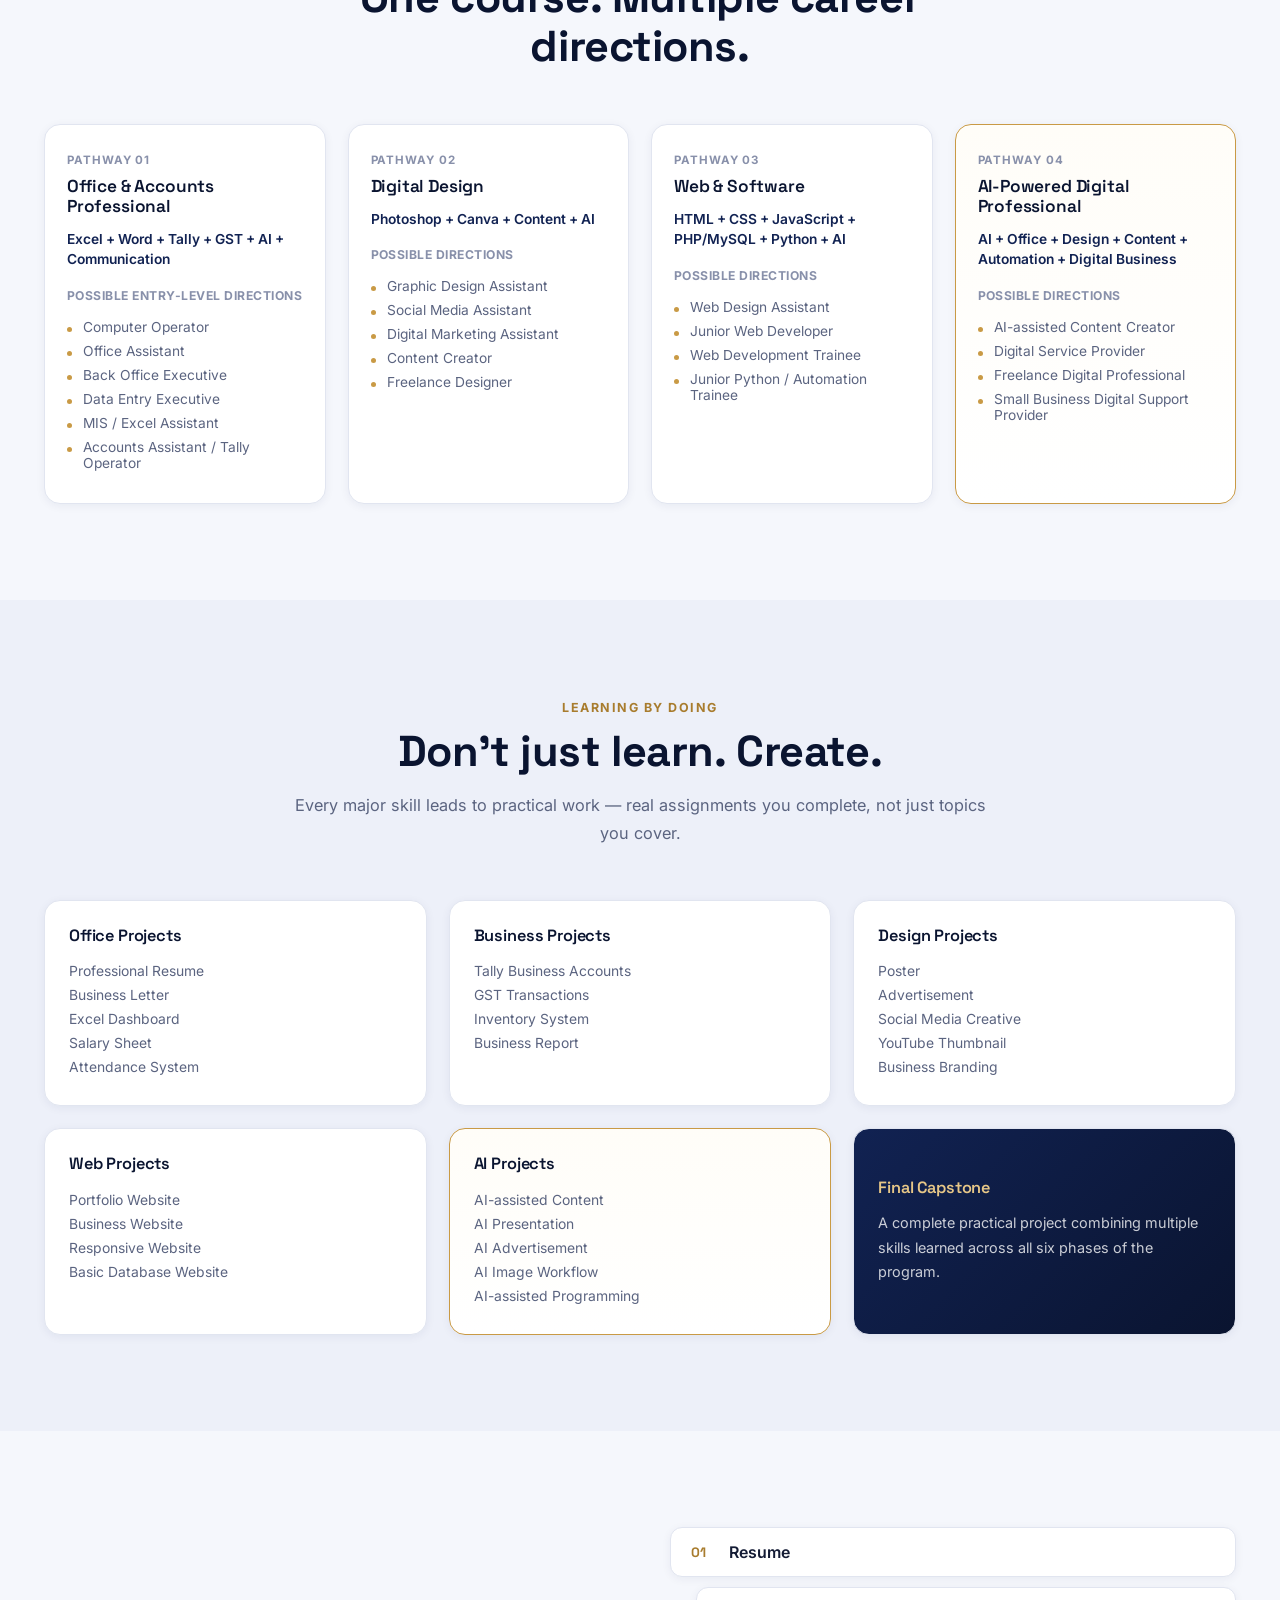
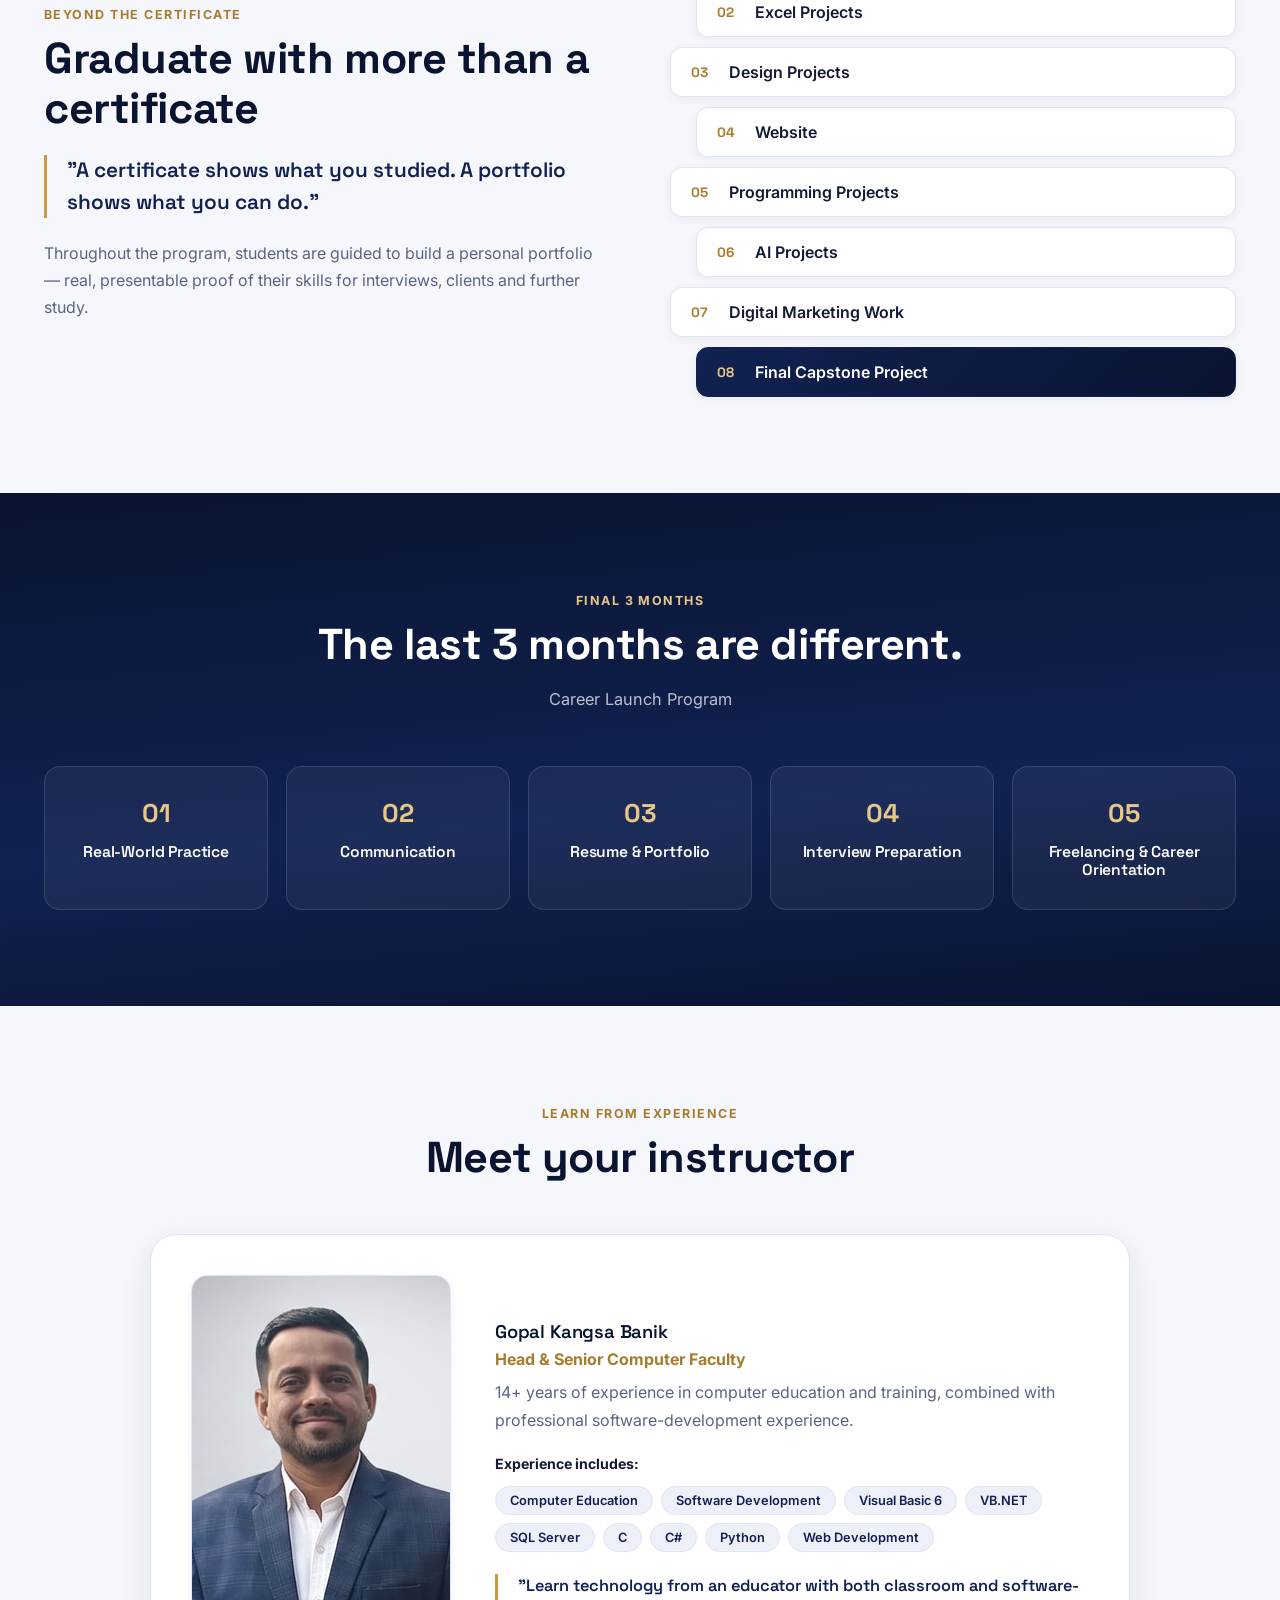
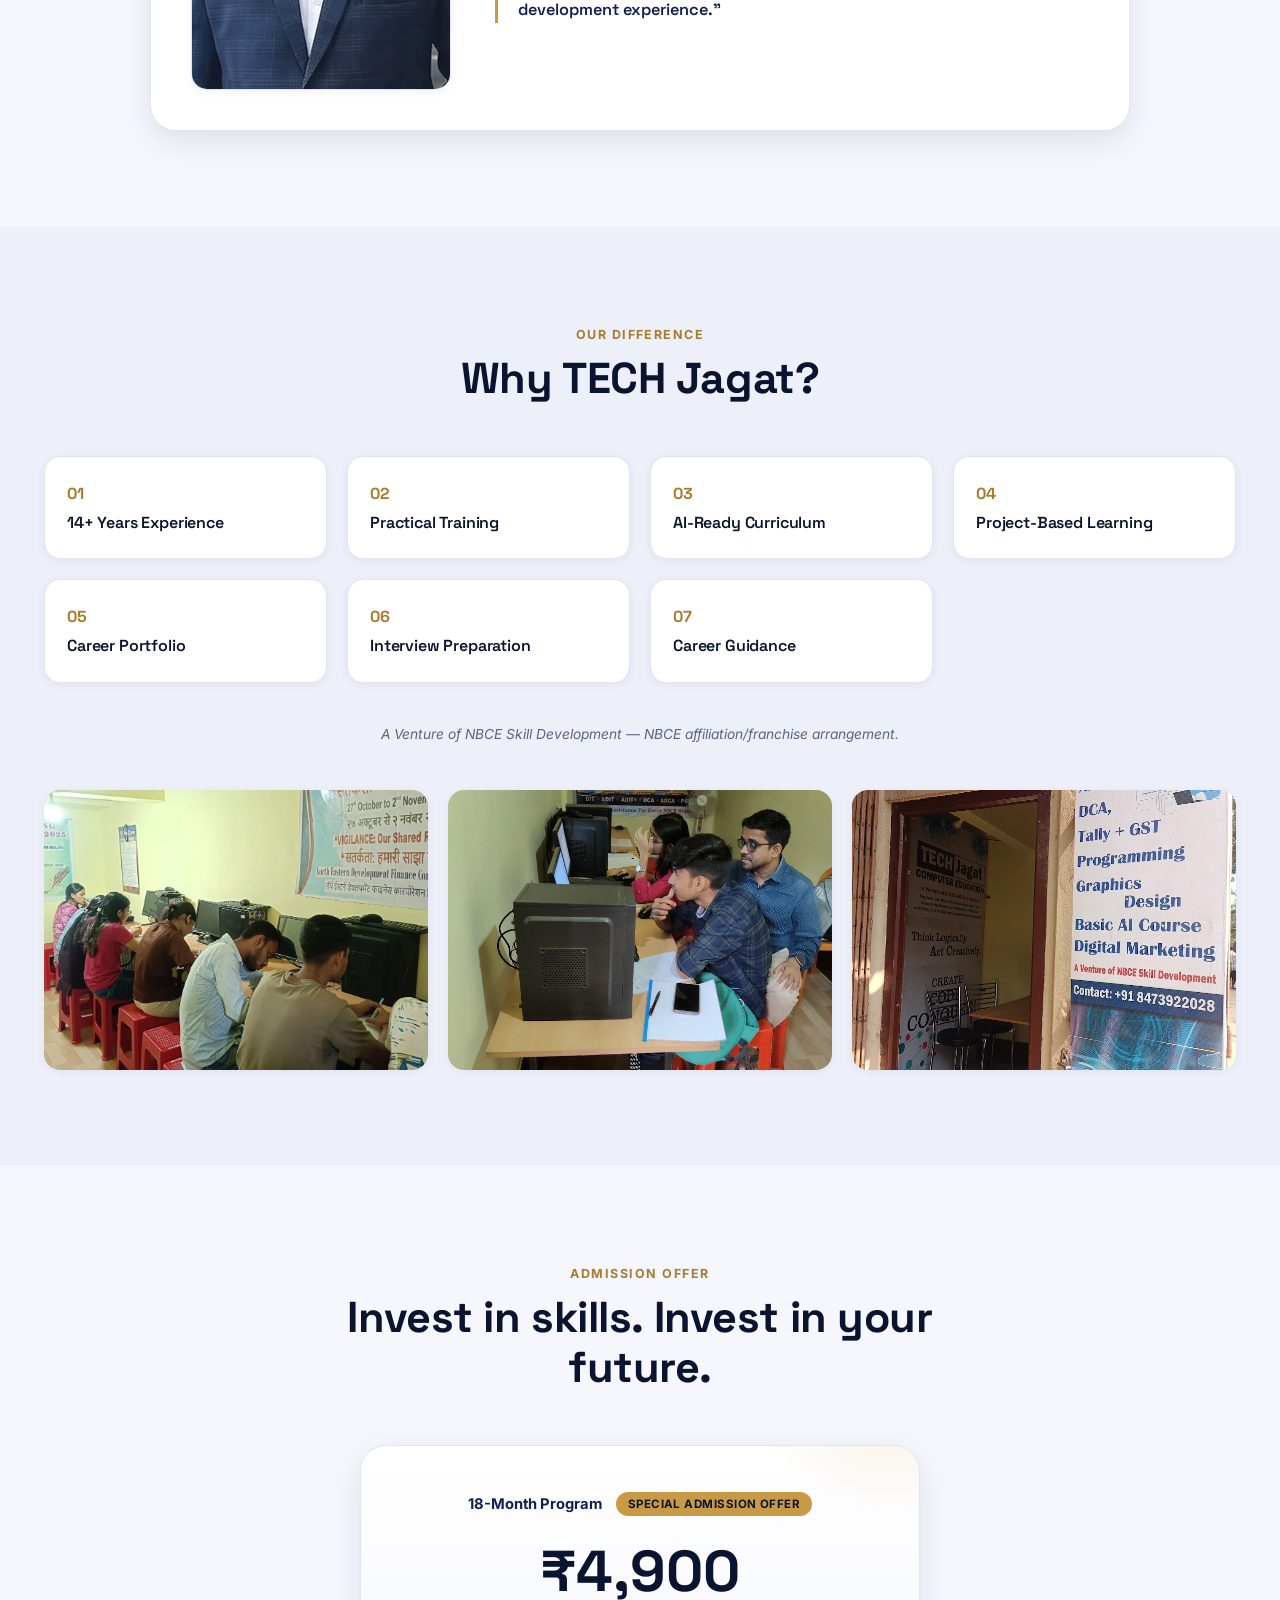
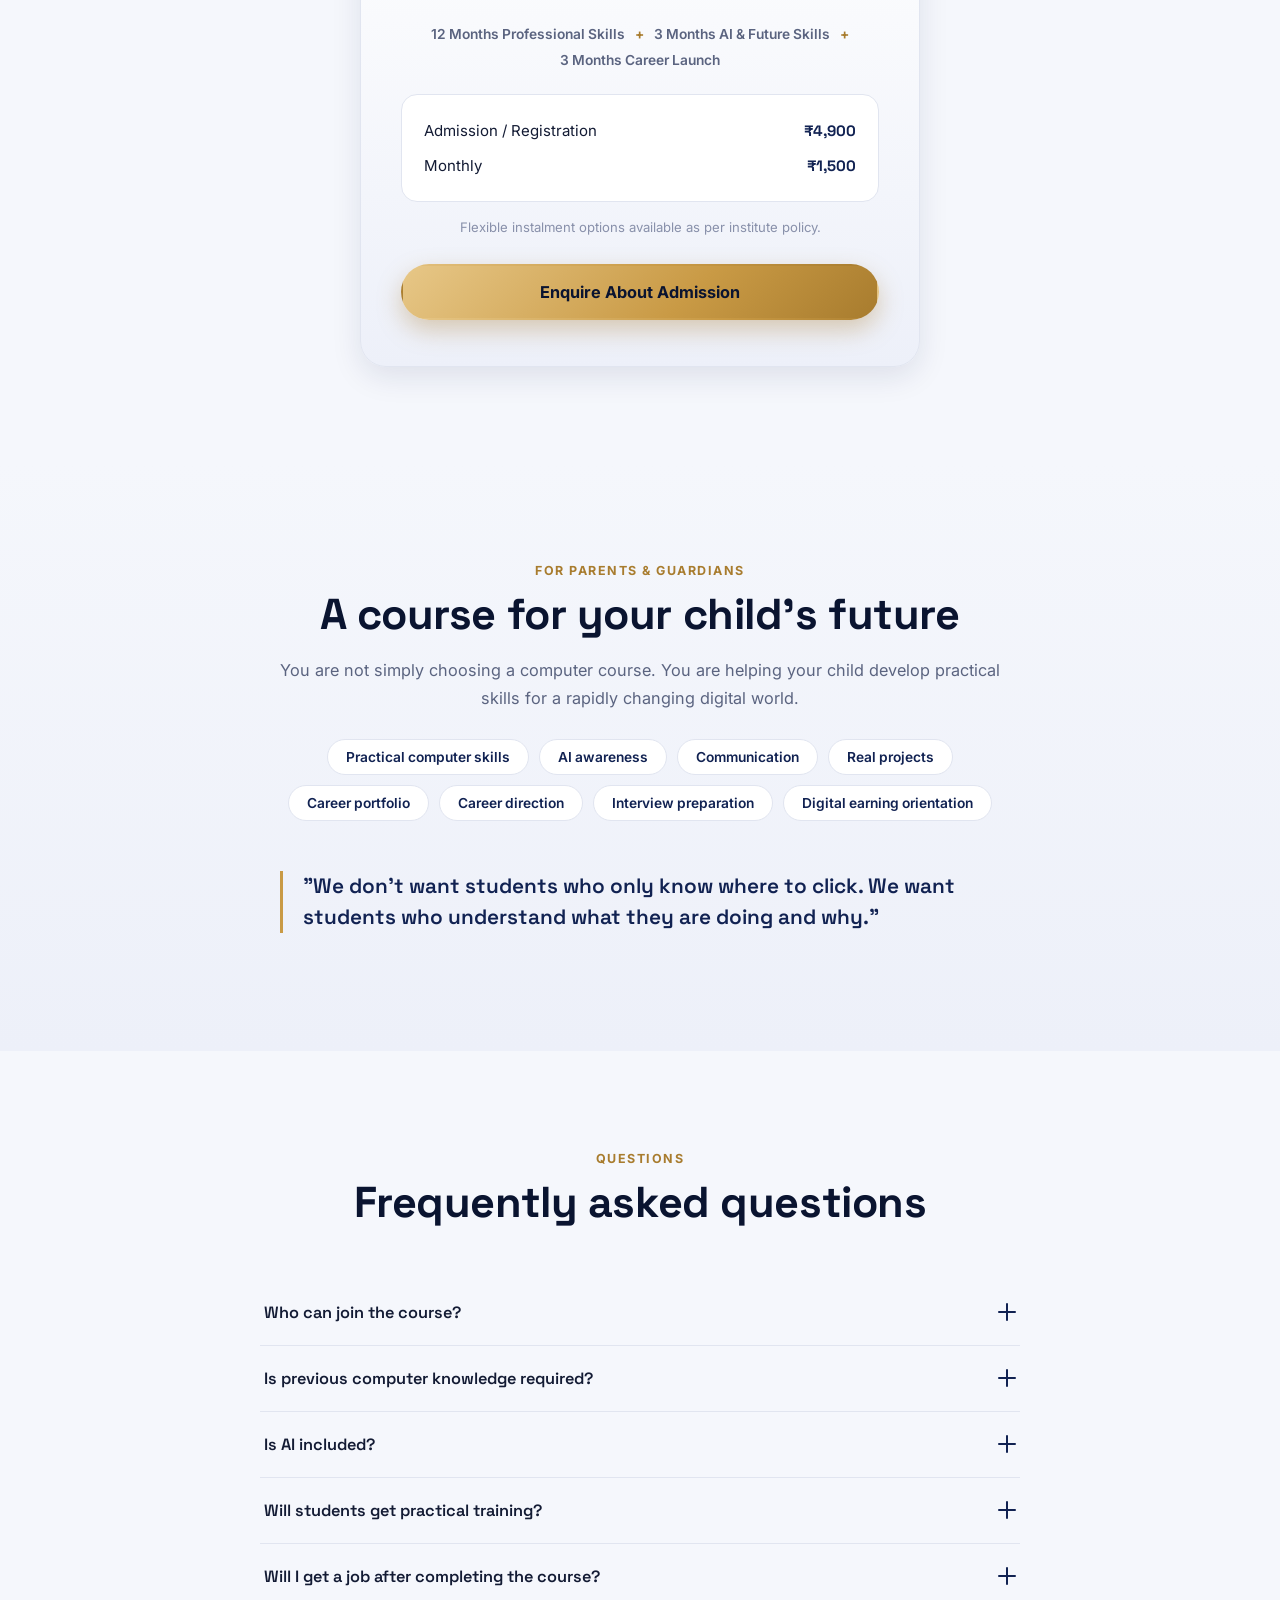
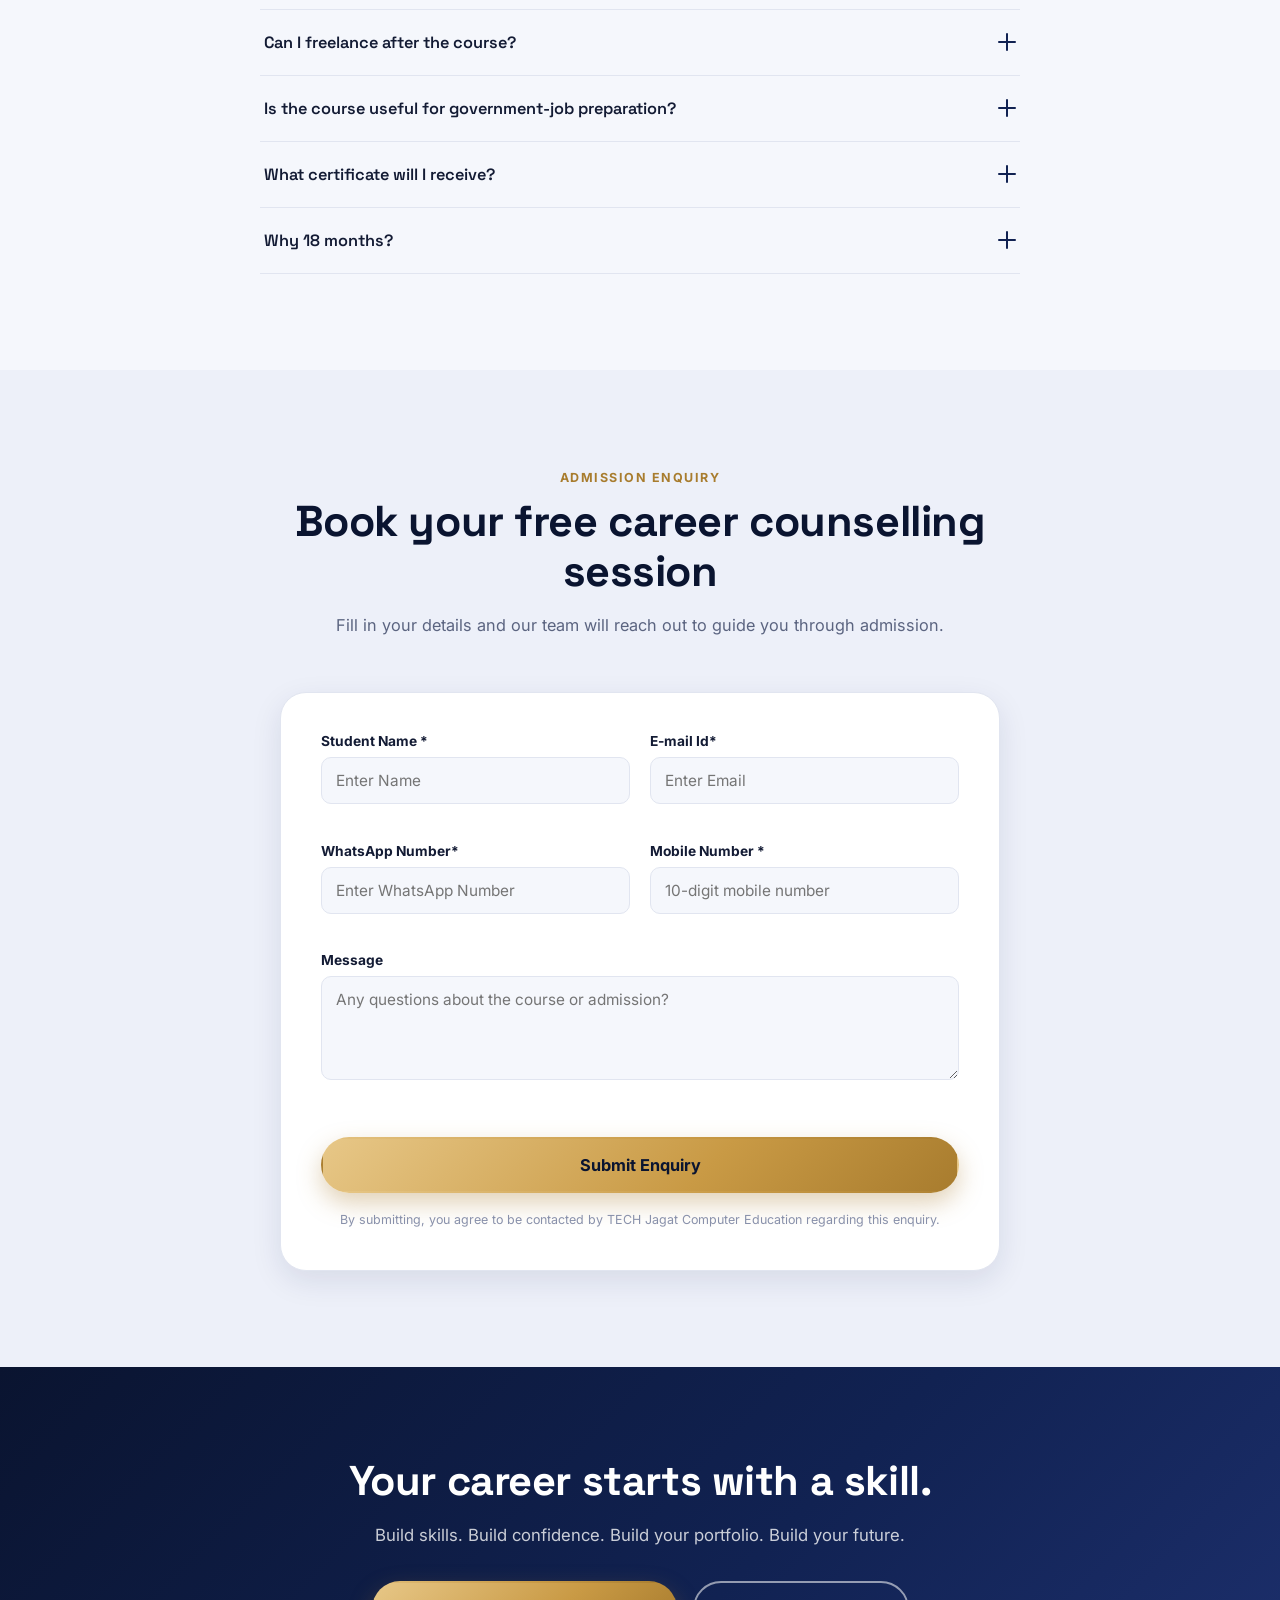
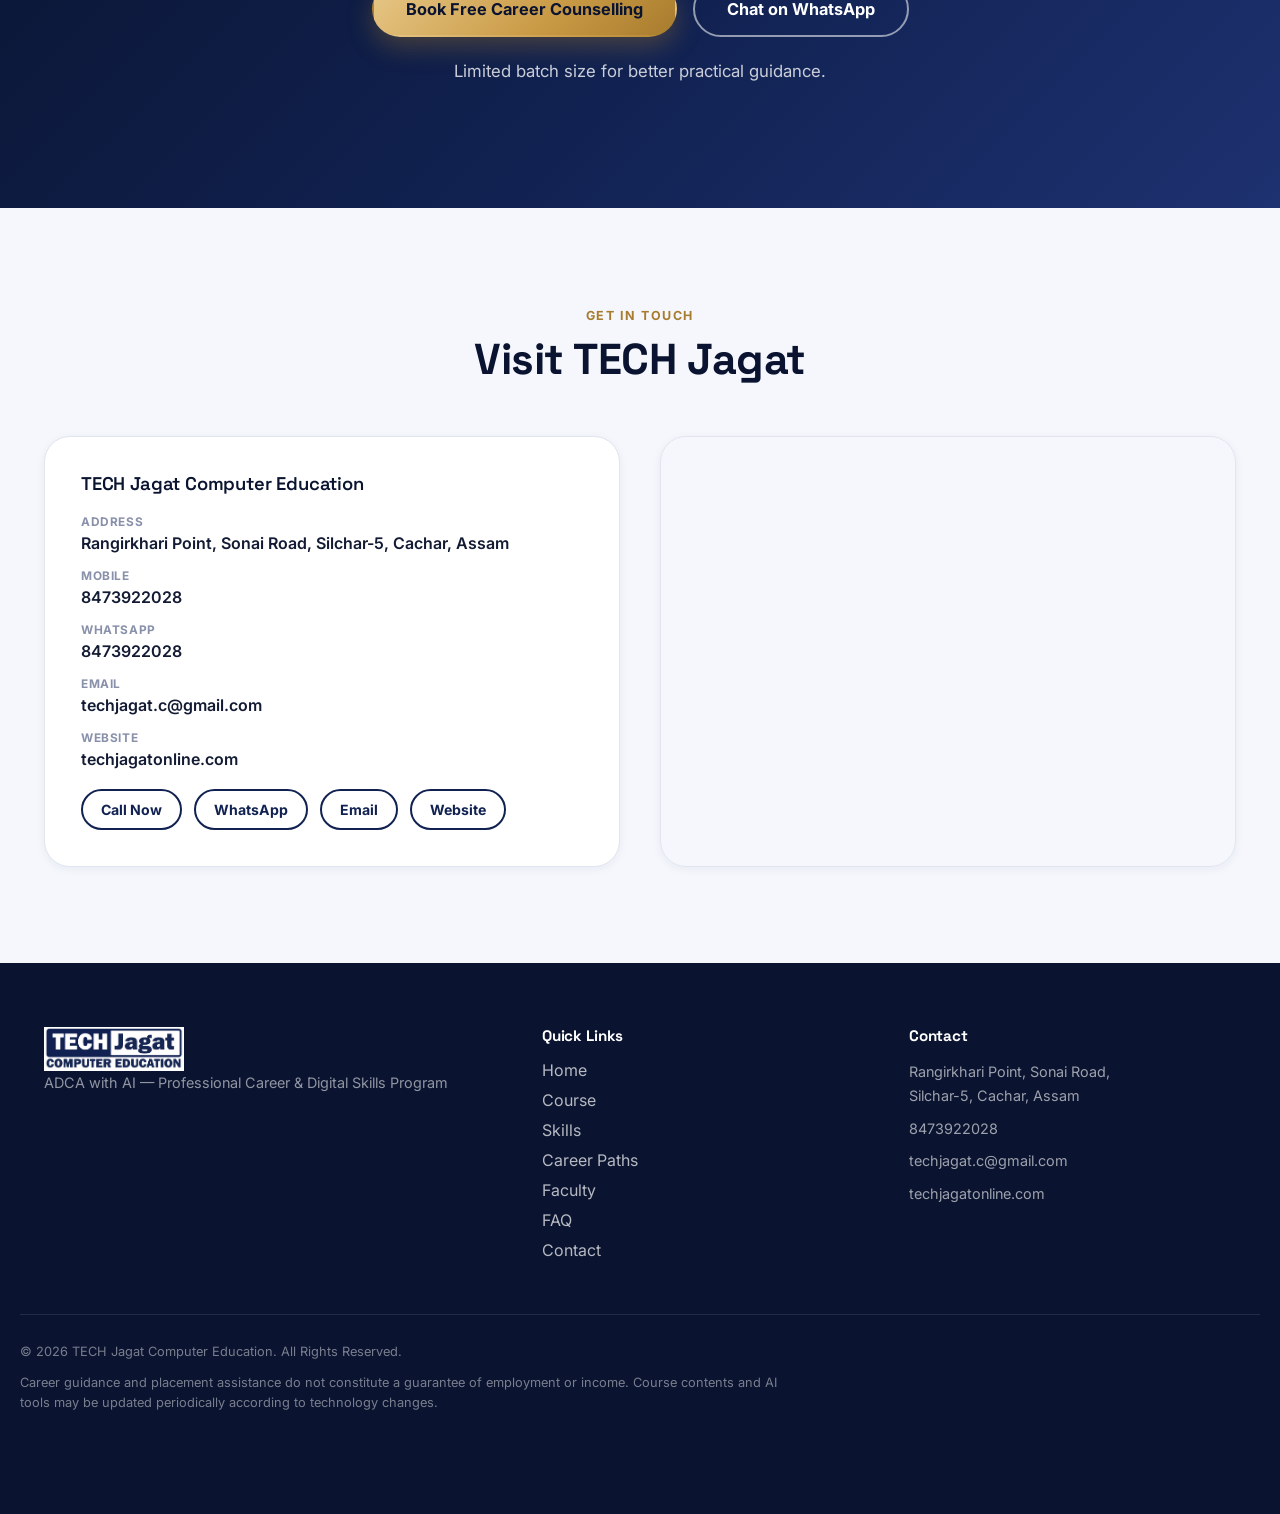
==== commit f3f062dc: "Update ADCAWithAI.html" ====
--- a/ADCAWithAI.html
+++ b/ADCAWithAI.html
@@ -43,7 +43,8 @@
     </nav>
 
     <div class="nav-actions">
-      <a href="#enquiry" class="btn btn-accent btn-sm">Enquire Now</a>
+      <!--<a href="#enquiry" class="btn btn-accent btn-sm">Enquire Now</a>-->
+      <a href="https://script.google.com/macros/s/AKfycbwt80OF_AM1fFfsGf42hnmYx5gBLpoLjS8endJNIJGqi2sb6LVzJbfO44KoLXtSWFqolQ/exec?partner=TJ-CP-001" class="btn btn-accent btn-sm">Enquire Now</a>
       <button class="hamburger" id="hamburgerBtn" aria-label="Open menu" aria-expanded="false" aria-controls="mainNav">
         <span></span><span></span><span></span>
       </button>
